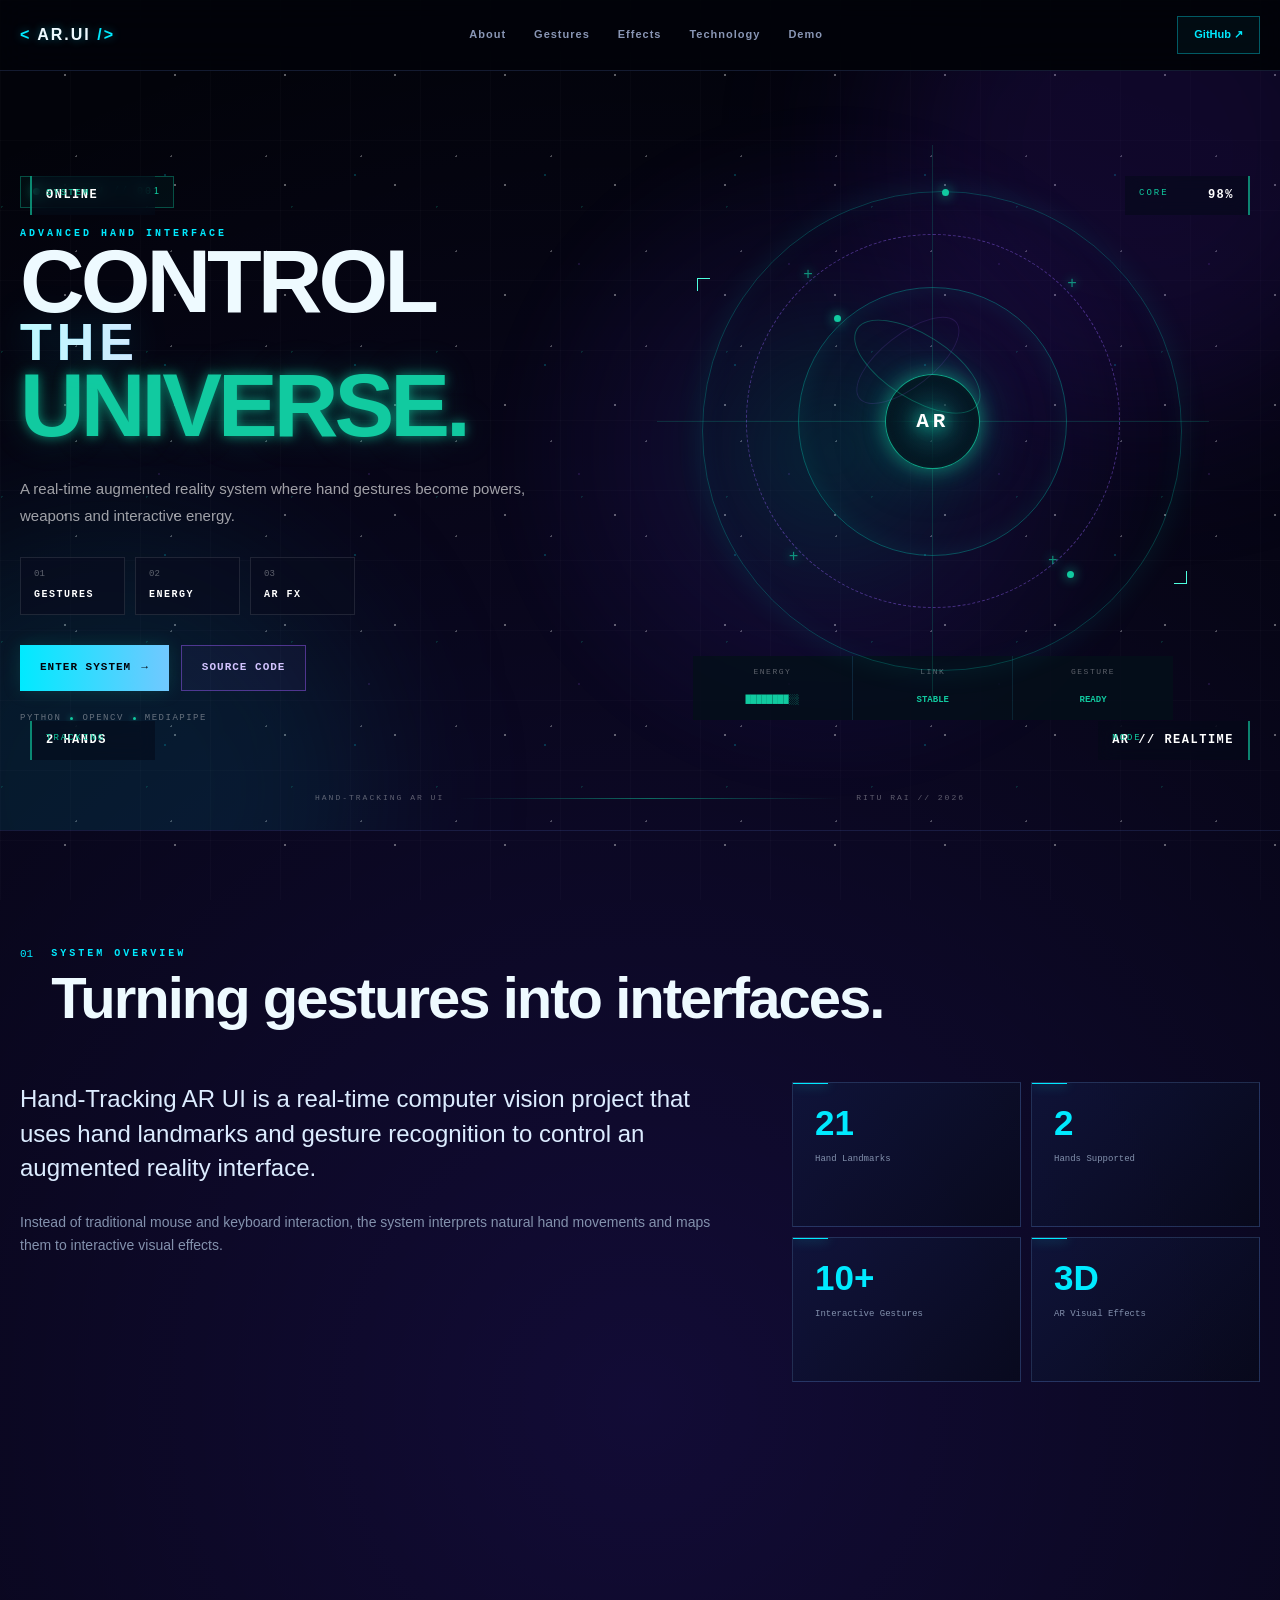
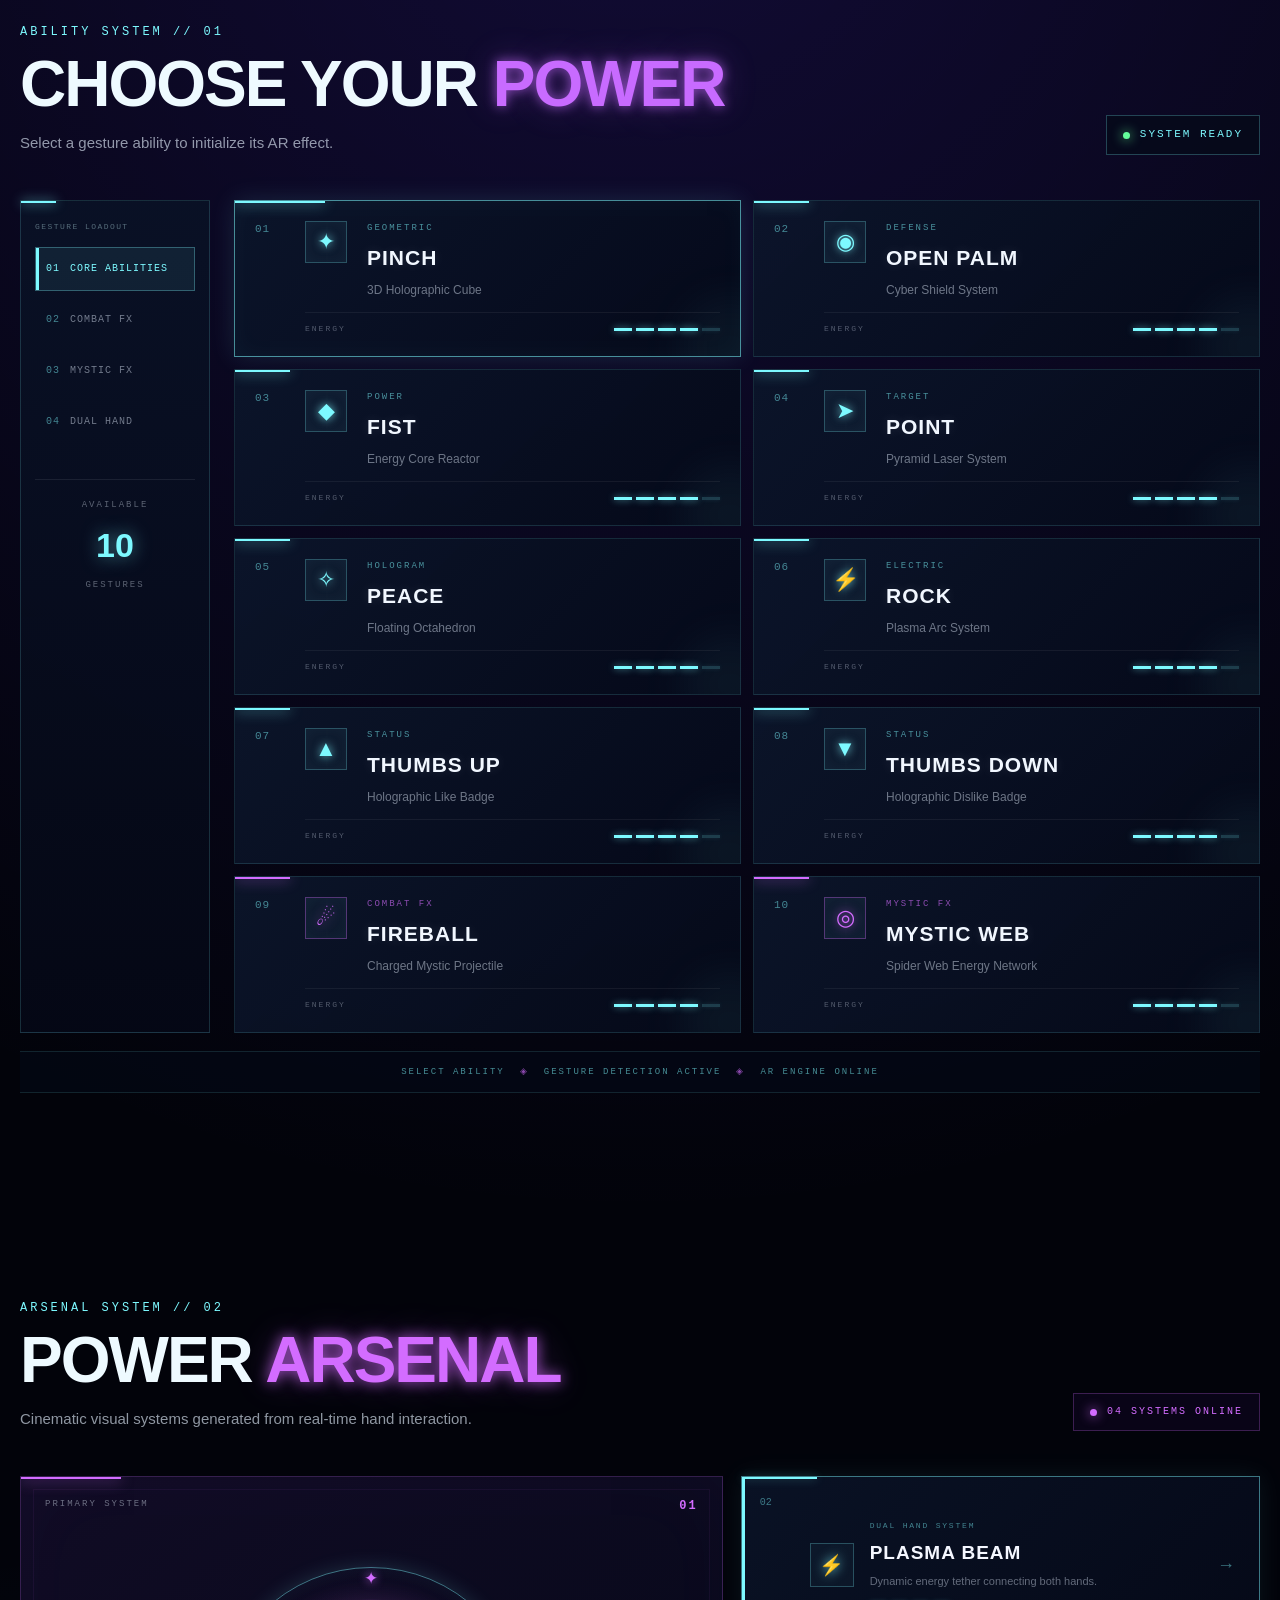
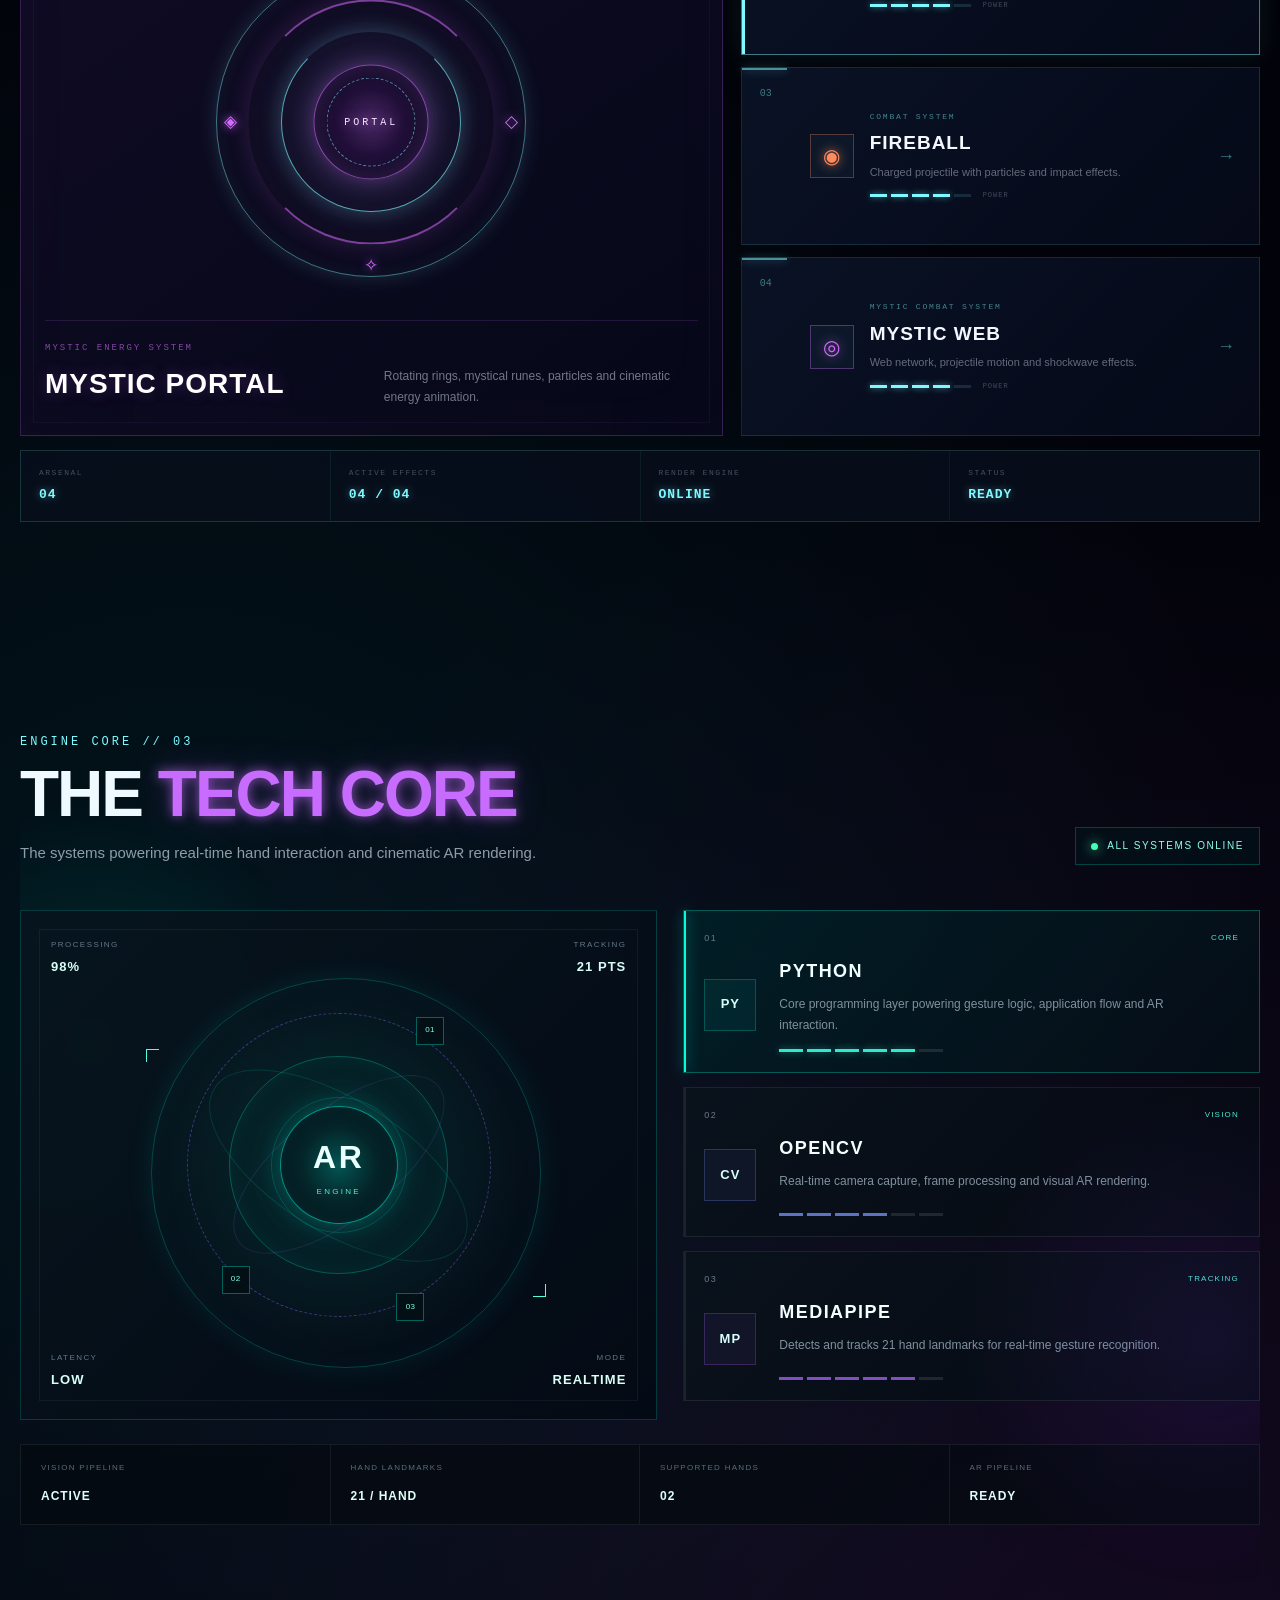
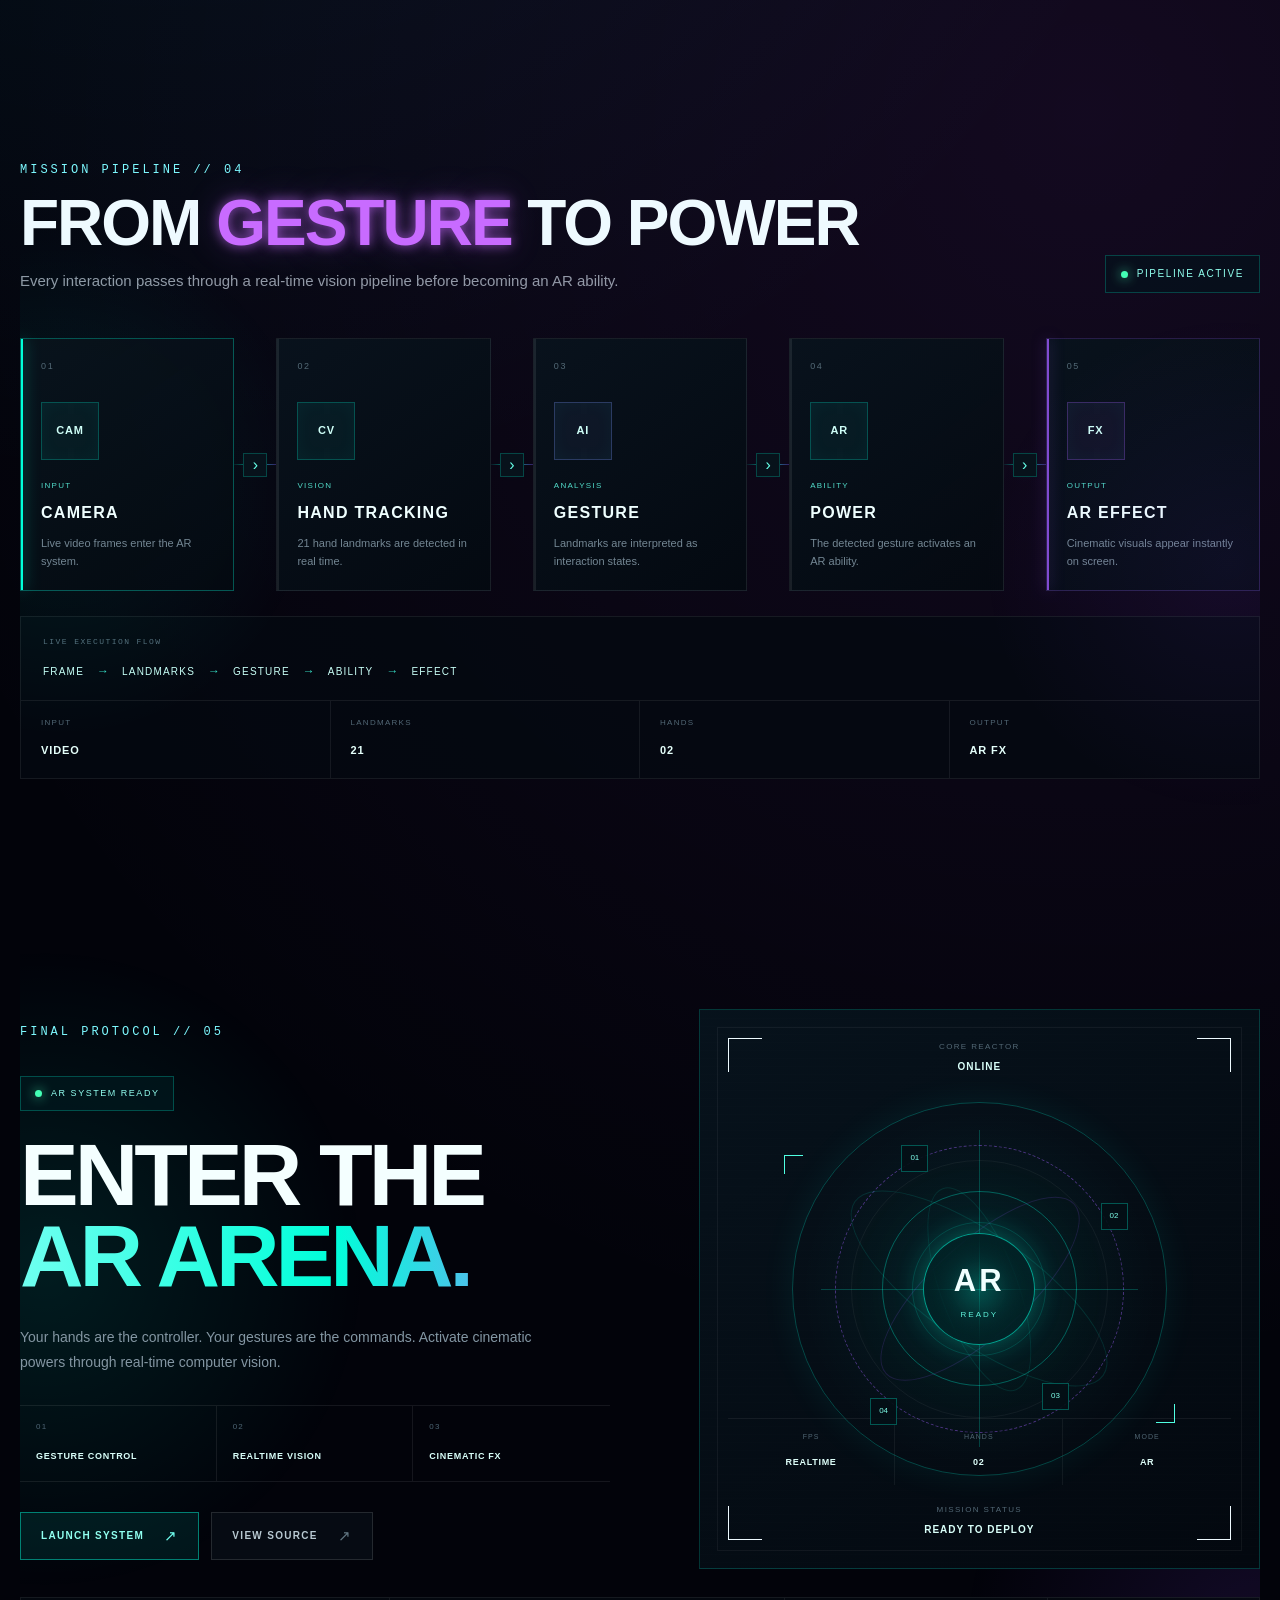
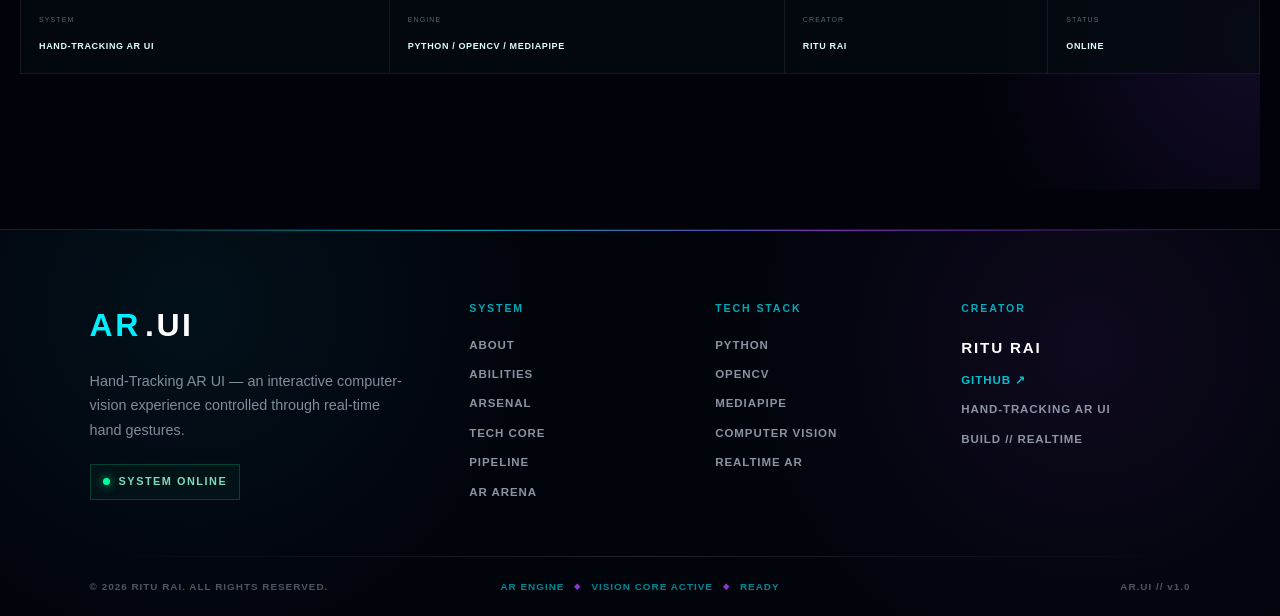
==== website/index.html @ b9e609b1 "Website Phase-01" ====
<!DOCTYPE html>
<html lang="en">
<head>
    <meta charset="UTF-8">
    <meta name="viewport" content="width=device-width, initial-scale=1.0">

    <title>Hand-Tracking AR UI | Ritu Rai</title>

    <meta
        name="description"
        content="A real-time hand-tracking AR interface built with Python, OpenCV and MediaPipe."
    >

    <link rel="stylesheet" href="style.css">
</head>

<body>

    <!-- =========================================================
         NAVIGATION
    ========================================================== -->

    <header class="navbar">
        <div class="nav-container">

            <a href="#" class="logo">
                <span class="logo-bracket">&lt;</span>
                AR.UI
                <span class="logo-bracket">/&gt;</span>
            </a>

            <nav class="nav-links">
                <a href="#about">About</a>
                <a href="#gestures">Gestures</a>
                <a href="#effects">Effects</a>
                <a href="#technology">Technology</a>
                <a href="#demo">Demo</a>
            </nav>

            <a
                href="https://github.com/RituRai-03/Hand-Tracking-AR-UI"
                target="_blank"
                rel="noopener noreferrer"
                class="nav-github"
            >
                GitHub ↗
            </a>

        </div>
    </header>


<!-- =========================================================
     HERO SECTION
========================================================= -->

<section class="hero">

    <!-- COSMIC BACKGROUND -->
    <div class="space-layer" aria-hidden="true">
        <div class="stars stars-1"></div>
        <div class="stars stars-2"></div>
        <div class="stars stars-3"></div>
        <div class="nebula nebula-one"></div>
        <div class="nebula nebula-two"></div>
    </div>

    <!-- GAME HUD -->
    <div class="game-hud hud-top-left">
        <span class="hud-label">SYSTEM</span>
        <strong>ONLINE</strong>
    </div>

    <div class="game-hud hud-top-right">
        <span class="hud-label">CORE</span>
        <strong>98%</strong>
    </div>

    <div class="game-hud hud-bottom-left">
        <span class="hud-label">TRACKING</span>
        <strong>2 HANDS</strong>
    </div>

    <div class="game-hud hud-bottom-right">
        <span class="hud-label">MODE</span>
        <strong>AR // REALTIME</strong>
    </div>


    <div class="hero-grid">

        <!-- LEFT: GAME INTRO -->
        <div class="hero-content">

            <div class="mission-tag">
                <span></span>
                MISSION // 001
            </div>

            <p class="eyebrow">
                ADVANCED HAND INTERFACE
            </p>

            <h1>
                CONTROL
                <span>THE</span>
                <strong>UNIVERSE.</strong>
            </h1>

            <p class="hero-description">
                A real-time augmented reality system where
                hand gestures become powers, weapons and
                interactive energy.
            </p>

            <div class="ability-row">

                <div class="ability">
                    <span>01</span>
                    <strong>GESTURES</strong>
                </div>

                <div class="ability">
                    <span>02</span>
                    <strong>ENERGY</strong>
                </div>

                <div class="ability">
                    <span>03</span>
                    <strong>AR FX</strong>
                </div>

            </div>

            <div class="hero-buttons">

                <a href="#demo" class="btn btn-primary">
                    ENTER SYSTEM
                    <span>→</span>
                </a>

                <a
                    href="https://github.com/RituRai-03/Hand-Tracking-AR-UI"
                    target="_blank"
                    rel="noopener noreferrer"
                    class="btn btn-secondary"
                >
                    SOURCE CODE
                </a>

            </div>

            <div class="tech-status">
                <span>PYTHON</span>
                <i></i>
                <span>OPENCV</span>
                <i></i>
                <span>MEDIAPIPE</span>
            </div>

        </div>


        <!-- RIGHT: AR REACTOR -->
        <div class="hero-visual">

            <div class="reactor">

                <!-- OUTER TARGETING RING -->
                <div class="reactor-ring ring-outer">
                    <span></span>
                </div>

                <!-- SECOND ENERGY RING -->
                <div class="reactor-ring ring-middle">
                    <span></span>
                </div>

                <!-- INNER RING -->
                <div class="reactor-ring ring-inner">
                    <span></span>
                </div>

                <!-- CROSSHAIR -->
                <div class="reactor-crosshair horizontal"></div>
                <div class="reactor-crosshair vertical"></div>

                <!-- ENERGY CORE -->
                <div class="reactor-core">

                    <div class="core-orbit orbit-one"></div>
                    <div class="core-orbit orbit-two"></div>

                    <div class="core-center">
                        <span>AR</span>
                    </div>

                </div>

                <!-- TARGET MARKERS -->
                <div class="target-marker marker-one">+</div>
                <div class="target-marker marker-two">+</div>
                <div class="target-marker marker-three">+</div>
                <div class="target-marker marker-four">+</div>

            </div>


            <!-- REACTOR TELEMETRY -->
            <div class="reactor-data">

                <div>
                    <span>ENERGY</span>
                    <strong>████████░░</strong>
                </div>

                <div>
                    <span>LINK</span>
                    <strong>STABLE</strong>
                </div>

                <div>
                    <span>GESTURE</span>
                    <strong>READY</strong>
                </div>

            </div>

        </div>

    </div>


    <!-- BOTTOM GAME BAR -->
    <div class="hero-game-bar">

        <span>HAND-TRACKING AR UI</span>

        <div class="game-line"></div>

        <span>RITU RAI // 2026</span>

    </div>

</section>

        <!-- =====================================================
             ABOUT
        ====================================================== -->

        <section id="about" class="section">

            <div class="section-heading">
                <span>01</span>
                <div>
                    <p class="section-label">SYSTEM OVERVIEW</p>
                    <h2>Turning gestures into interfaces.</h2>
                </div>
            </div>

            <div class="about-grid">

                <div class="about-main">

                    <p class="large-text">
                        Hand-Tracking AR UI is a real-time computer vision
                        project that uses hand landmarks and gesture
                        recognition to control an augmented reality interface.
                    </p>

                    <p>
                        Instead of traditional mouse and keyboard interaction,
                        the system interprets natural hand movements and maps
                        them to interactive visual effects.
                    </p>

                </div>

                <div class="about-stats">

                    <div class="stat-card">
                        <strong>21</strong>
                        <span>Hand Landmarks</span>
                    </div>

                    <div class="stat-card">
                        <strong>2</strong>
                        <span>Hands Supported</span>
                    </div>

                    <div class="stat-card">
                        <strong>10+</strong>
                        <span>Interactive Gestures</span>
                    </div>

                    <div class="stat-card">
                        <strong>3D</strong>
                        <span>AR Visual Effects</span>
                    </div>

                </div>

            </div>

        </section>


        <!-- =====================================================
             GESTURES
        ====================================================== -->

        <section id="gestures" class="section ability-section">

    <div class="section-header game-section-header">
        <div>
            <span class="section-kicker">ABILITY SYSTEM // 01</span>
            <h2>CHOOSE YOUR <span>POWER</span></h2>
            <p>Select a gesture ability to initialize its AR effect.</p>
        </div>

        <div class="ability-status">
            <span class="status-dot"></span>
            SYSTEM READY
        </div>
    </div>

    <div class="ability-console">

        <div class="ability-sidebar">
            <div class="console-label">GESTURE LOADOUT</div>

            <div class="loadout-item active">
                <span class="loadout-key">01</span>
                <span>CORE ABILITIES</span>
            </div>

            <div class="loadout-item">
                <span class="loadout-key">02</span>
                <span>COMBAT FX</span>
            </div>

            <div class="loadout-item">
                <span class="loadout-key">03</span>
                <span>MYSTIC FX</span>
            </div>

            <div class="loadout-item">
                <span class="loadout-key">04</span>
                <span>DUAL HAND</span>
            </div>

            <div class="console-readout">
                <span>AVAILABLE</span>
                <strong>10</strong>
                <small>GESTURES</small>
            </div>
        </div>


        <div class="ability-grid">

            <article class="ability-card active" data-gesture="PINCH">
                <div class="ability-number">01</div>
                <div class="ability-icon">✦</div>

                <div class="ability-info">
                    <span class="ability-type">GEOMETRIC</span>
                    <h3>PINCH</h3>
                    <p>3D Holographic Cube</p>
                </div>

                <div class="ability-energy">
                    <span>ENERGY</span>
                    <div><i></i><i></i><i></i><i></i><i></i></div>
                </div>
            </article>


            <article class="ability-card" data-gesture="OPEN PALM">
                <div class="ability-number">02</div>
                <div class="ability-icon">◉</div>

                <div class="ability-info">
                    <span class="ability-type">DEFENSE</span>
                    <h3>OPEN PALM</h3>
                    <p>Cyber Shield System</p>
                </div>

                <div class="ability-energy">
                    <span>ENERGY</span>
                    <div><i></i><i></i><i></i><i></i><i></i></div>
                </div>
            </article>


            <article class="ability-card" data-gesture="FIST">
                <div class="ability-number">03</div>
                <div class="ability-icon">◆</div>

                <div class="ability-info">
                    <span class="ability-type">POWER</span>
                    <h3>FIST</h3>
                    <p>Energy Core Reactor</p>
                </div>

                <div class="ability-energy">
                    <span>ENERGY</span>
                    <div><i></i><i></i><i></i><i></i><i></i></div>
                </div>
            </article>


            <article class="ability-card" data-gesture="POINT">
                <div class="ability-number">04</div>
                <div class="ability-icon">➤</div>

                <div class="ability-info">
                    <span class="ability-type">TARGET</span>
                    <h3>POINT</h3>
                    <p>Pyramid Laser System</p>
                </div>

                <div class="ability-energy">
                    <span>ENERGY</span>
                    <div><i></i><i></i><i></i><i></i><i></i></div>
                </div>
            </article>


            <article class="ability-card" data-gesture="PEACE">
                <div class="ability-number">05</div>
                <div class="ability-icon">✧</div>

                <div class="ability-info">
                    <span class="ability-type">HOLOGRAM</span>
                    <h3>PEACE</h3>
                    <p>Floating Octahedron</p>
                </div>

                <div class="ability-energy">
                    <span>ENERGY</span>
                    <div><i></i><i></i><i></i><i></i><i></i></div>
                </div>
            </article>


            <article class="ability-card" data-gesture="ROCK">
                <div class="ability-number">06</div>
                <div class="ability-icon">⚡</div>

                <div class="ability-info">
                    <span class="ability-type">ELECTRIC</span>
                    <h3>ROCK</h3>
                    <p>Plasma Arc System</p>
                </div>

                <div class="ability-energy">
                    <span>ENERGY</span>
                    <div><i></i><i></i><i></i><i></i><i></i></div>
                </div>
            </article>


            <article class="ability-card" data-gesture="THUMBS UP">
                <div class="ability-number">07</div>
                <div class="ability-icon">▲</div>

                <div class="ability-info">
                    <span class="ability-type">STATUS</span>
                    <h3>THUMBS UP</h3>
                    <p>Holographic Like Badge</p>
                </div>

                <div class="ability-energy">
                    <span>ENERGY</span>
                    <div><i></i><i></i><i></i><i></i><i></i></div>
                </div>
            </article>


            <article class="ability-card" data-gesture="THUMBS DOWN">
                <div class="ability-number">08</div>
                <div class="ability-icon">▼</div>

                <div class="ability-info">
                    <span class="ability-type">STATUS</span>
                    <h3>THUMBS DOWN</h3>
                    <p>Holographic Dislike Badge</p>
                </div>

                <div class="ability-energy">
                    <span>ENERGY</span>
                    <div><i></i><i></i><i></i><i></i><i></i></div>
                </div>
            </article>


            <article class="ability-card special-card" data-gesture="FIREBALL">
                <div class="ability-number">09</div>
                <div class="ability-icon">☄</div>

                <div class="ability-info">
                    <span class="ability-type">COMBAT FX</span>
                    <h3>FIREBALL</h3>
                    <p>Charged Mystic Projectile</p>
                </div>

                <div class="ability-energy">
                    <span>ENERGY</span>
                    <div><i></i><i></i><i></i><i></i><i></i></div>
                </div>
            </article>


            <article class="ability-card special-card" data-gesture="MYSTIC WEB">
                <div class="ability-number">10</div>
                <div class="ability-icon">◎</div>

                <div class="ability-info">
                    <span class="ability-type">MYSTIC FX</span>
                    <h3>MYSTIC WEB</h3>
                    <p>Spider Web Energy Network</p>
                </div>

                <div class="ability-energy">
                    <span>ENERGY</span>
                    <div><i></i><i></i><i></i><i></i><i></i></div>
                </div>
            </article>

        </div>
    </div>

    <div class="ability-footer">
        <span>SELECT ABILITY</span>
        <span>◈</span>
        <span>GESTURE DETECTION ACTIVE</span>
        <span>◈</span>
        <span>AR ENGINE ONLINE</span>
    </div>

</section>

        <!-- =====================================================
     POWER ARSENAL
====================================================== -->

<section id="effects" class="section arsenal-section">

    <div class="section-header game-section-header">

        <div>
            <span class="section-kicker">ARSENAL SYSTEM // 02</span>

            <h2>
                POWER
                <span>ARSENAL</span>
            </h2>

            <p>
                Cinematic visual systems generated from real-time hand interaction.
            </p>
        </div>

        <div class="arsenal-status">
            <span class="status-dot"></span>
            04 SYSTEMS ONLINE
        </div>

    </div>


    <div class="arsenal-layout">

        <!-- MAIN FEATURE -->
        <div class="arsenal-feature">

            <div class="arsenal-feature-top">
                <span>PRIMARY SYSTEM</span>
                <strong>01</strong>
            </div>

            <div class="portal-display">

                <div class="portal-ring portal-ring-one"></div>
                <div class="portal-ring portal-ring-two"></div>
                <div class="portal-ring portal-ring-three"></div>

                <div class="portal-rune rune-one">✦</div>
                <div class="portal-rune rune-two">◇</div>
                <div class="portal-rune rune-three">✧</div>
                <div class="portal-rune rune-four">◈</div>

                <div class="portal-core">
                    <span>PORTAL</span>
                </div>

            </div>

            <div class="arsenal-feature-info">

                <div>
                    <span class="arsenal-type">MYSTIC ENERGY SYSTEM</span>
                    <h3>MYSTIC PORTAL</h3>
                </div>

                <p>
                    Rotating rings, mystical runes, particles and
                    cinematic energy animation.
                </p>

            </div>

        </div>


        <!-- SECONDARY ARSENAL -->
        <div class="arsenal-list">


            <article class="arsenal-item active">

                <div class="arsenal-index">
                    02
                </div>

                <div class="arsenal-icon">
                    ⚡
                </div>

                <div class="arsenal-info">

                    <span>DUAL HAND SYSTEM</span>

                    <h3>PLASMA BEAM</h3>

                    <p>
                        Dynamic energy tether connecting both hands.
                    </p>

                    <div class="arsenal-meter">
                        <i></i>
                        <i></i>
                        <i></i>
                        <i></i>
                        <i></i>
                        <span>POWER</span>
                    </div>

                </div>

                <div class="arsenal-arrow">
                    →
                </div>

            </article>


            <article class="arsenal-item">

                <div class="arsenal-index">
                    03
                </div>

                <div class="arsenal-icon fire-icon">
                    ◉
                </div>

                <div class="arsenal-info">

                    <span>COMBAT SYSTEM</span>

                    <h3>FIREBALL</h3>

                    <p>
                        Charged projectile with particles and impact effects.
                    </p>

                    <div class="arsenal-meter">
                        <i></i>
                        <i></i>
                        <i></i>
                        <i></i>
                        <i></i>
                        <span>POWER</span>
                    </div>

                </div>

                <div class="arsenal-arrow">
                    →
                </div>

            </article>


            <article class="arsenal-item">

                <div class="arsenal-index">
                    04
                </div>

                <div class="arsenal-icon web-icon">
                    ◎
                </div>

                <div class="arsenal-info">

                    <span>MYSTIC COMBAT SYSTEM</span>

                    <h3>MYSTIC WEB</h3>

                    <p>
                        Web network, projectile motion and shockwave effects.
                    </p>

                    <div class="arsenal-meter">
                        <i></i>
                        <i></i>
                        <i></i>
                        <i></i>
                        <i></i>
                        <span>POWER</span>
                    </div>

                </div>

                <div class="arsenal-arrow">
                    →
                </div>

            </article>

        </div>

    </div>


    <div class="arsenal-footer">

        <div>
            <span>ARSENAL</span>
            <strong>04</strong>
        </div>

        <div>
            <span>ACTIVE EFFECTS</span>
            <strong>04 / 04</strong>
        </div>

        <div>
            <span>RENDER ENGINE</span>
            <strong>ONLINE</strong>
        </div>

        <div>
            <span>STATUS</span>
            <strong>READY</strong>
        </div>

    </div>

</section>



        <!-- =====================================================
             TECHNOLOGY
        ====================================================== -->

        <section id="technology" class="section engine-section">
    <div class="section-header game-section-header">
        <div>
            <span class="section-kicker">ENGINE CORE // 03</span>
            <h2>THE <span>TECH CORE</span></h2>
            <p>The systems powering real-time hand interaction and cinematic AR rendering.</p>
        </div>

        <div class="engine-status">
            <span class="status-dot"></span>
            ALL SYSTEMS ONLINE
        </div>
    </div>

    <div class="engine-layout">

        <!-- CENTRAL CORE -->
        <div class="engine-core-panel">

            <div class="core-label top-left">
                <span>PROCESSING</span>
                <strong>98%</strong>
            </div>

            <div class="core-label top-right">
                <span>TRACKING</span>
                <strong>21 PTS</strong>
            </div>

            <div class="engine-reactor">
                <div class="engine-ring ring-outer"></div>
                <div class="engine-ring ring-middle"></div>
                <div class="engine-ring ring-inner"></div>

                <div class="engine-orbit orbit-one"></div>
                <div class="engine-orbit orbit-two"></div>

                <div class="engine-core-center">
                    <span>AR</span>
                    <small>ENGINE</small>
                </div>

                <div class="core-node node-one">01</div>
                <div class="core-node node-two">02</div>
                <div class="core-node node-three">03</div>
            </div>

            <div class="core-label bottom-left">
                <span>LATENCY</span>
                <strong>LOW</strong>
            </div>

            <div class="core-label bottom-right">
                <span>MODE</span>
                <strong>REALTIME</strong>
            </div>

        </div>


        <!-- TECHNOLOGY MODULES -->
        <div class="engine-modules">

            <article class="engine-module active">
                <div class="module-top">
                    <span class="module-index">01</span>
                    <span class="module-state">CORE</span>
                </div>

                <div class="module-icon">PY</div>

                <div class="module-content">
                    <h3>PYTHON</h3>
                    <p>
                        Core programming layer powering gesture logic,
                        application flow and AR interaction.
                    </p>
                </div>

                <div class="module-meter">
                    <span></span>
                    <span></span>
                    <span></span>
                    <span></span>
                    <span></span>
                    <span></span>
                </div>
            </article>


            <article class="engine-module">
                <div class="module-top">
                    <span class="module-index">02</span>
                    <span class="module-state">VISION</span>
                </div>

                <div class="module-icon">CV</div>

                <div class="module-content">
                    <h3>OPENCV</h3>
                    <p>
                        Real-time camera capture, frame processing
                        and visual AR rendering.
                    </p>
                </div>

                <div class="module-meter">
                    <span></span>
                    <span></span>
                    <span></span>
                    <span></span>
                    <span></span>
                    <span></span>
                </div>
            </article>


            <article class="engine-module">
                <div class="module-top">
                    <span class="module-index">03</span>
                    <span class="module-state">TRACKING</span>
                </div>

                <div class="module-icon">MP</div>

                <div class="module-content">
                    <h3>MEDIAPIPE</h3>
                    <p>
                        Detects and tracks 21 hand landmarks
                        for real-time gesture recognition.
                    </p>
                </div>

                <div class="module-meter">
                    <span></span>
                    <span></span>
                    <span></span>
                    <span></span>
                    <span></span>
                    <span></span>
                </div>
            </article>

        </div>
    </div>


    <div class="engine-footer">
        <div>
            <span>VISION PIPELINE</span>
            <strong>ACTIVE</strong>
        </div>

        <div>
            <span>HAND LANDMARKS</span>
            <strong>21 / HAND</strong>
        </div>

        <div>
            <span>SUPPORTED HANDS</span>
            <strong>02</strong>
        </div>

        <div>
            <span>AR PIPELINE</span>
            <strong>READY</strong>
        </div>
    </div>
</section>


        <!-- =====================================================
             ARCHITECTURE
        ====================================================== -->

        <section id="architecture" class="section mission-section">
    <div class="section-header game-section-header">
        <div>
            <span class="section-kicker">MISSION PIPELINE // 04</span>
            <h2>FROM <span>GESTURE</span> TO POWER</h2>
            <p>Every interaction passes through a real-time vision pipeline before becoming an AR ability.</p>
        </div>

        <div class="mission-status">
            <span class="status-dot"></span>
            PIPELINE ACTIVE
        </div>
    </div>

    <div class="mission-pipeline">

        <article class="pipeline-node active">
            <div class="pipeline-number">01</div>
            <div class="pipeline-icon">CAM</div>
            <span class="pipeline-state">INPUT</span>
            <h3>CAMERA</h3>
            <p>Live video frames enter the AR system.</p>
        </article>

        <div class="pipeline-connector">
            <span></span>
            <i>›</i>
        </div>

        <article class="pipeline-node">
            <div class="pipeline-number">02</div>
            <div class="pipeline-icon">CV</div>
            <span class="pipeline-state">VISION</span>
            <h3>HAND TRACKING</h3>
            <p>21 hand landmarks are detected in real time.</p>
        </article>

        <div class="pipeline-connector">
            <span></span>
            <i>›</i>
        </div>

        <article class="pipeline-node">
            <div class="pipeline-number">03</div>
            <div class="pipeline-icon">AI</div>
            <span class="pipeline-state">ANALYSIS</span>
            <h3>GESTURE</h3>
            <p>Landmarks are interpreted as interaction states.</p>
        </article>

        <div class="pipeline-connector">
            <span></span>
            <i>›</i>
        </div>

        <article class="pipeline-node">
            <div class="pipeline-number">04</div>
            <div class="pipeline-icon">AR</div>
            <span class="pipeline-state">ABILITY</span>
            <h3>POWER</h3>
            <p>The detected gesture activates an AR ability.</p>
        </article>

        <div class="pipeline-connector">
            <span></span>
            <i>›</i>
        </div>

        <article class="pipeline-node final-node">
            <div class="pipeline-number">05</div>
            <div class="pipeline-icon">FX</div>
            <span class="pipeline-state">OUTPUT</span>
            <h3>AR EFFECT</h3>
            <p>Cinematic visuals appear instantly on screen.</p>
        </article>

    </div>

    <div class="mission-console">

        <div class="console-main">
            <span class="console-label">LIVE EXECUTION FLOW</span>

            <div class="console-flow">
                <span>FRAME</span>
                <b>→</b>
                <span>LANDMARKS</span>
                <b>→</b>
                <span>GESTURE</span>
                <b>→</b>
                <span>ABILITY</span>
                <b>→</b>
                <span>EFFECT</span>
            </div>
        </div>

        <div class="console-stats">
            <div>
                <span>INPUT</span>
                <strong>VIDEO</strong>
            </div>

            <div>
                <span>LANDMARKS</span>
                <strong>21</strong>
            </div>

            <div>
                <span>HANDS</span>
                <strong>02</strong>
            </div>

            <div>
                <span>OUTPUT</span>
                <strong>AR FX</strong>
            </div>
        </div>

    </div>
</section>

        <!-- =====================================================
             DEMO
        ====================================================== -->

    <section id="demo" class="section arena-section">
    <div class="arena-grid">

        <!-- LEFT: MISSION INFO -->
        <div class="arena-content">
            <span class="section-kicker">FINAL PROTOCOL // 05</span>

            <div class="arena-status">
                <span class="status-dot"></span>
                AR SYSTEM READY
            </div>

            <h2>
                ENTER THE
                <span>AR ARENA.</span>
            </h2>

            <p class="arena-description">
                Your hands are the controller. Your gestures are the commands.
                Activate cinematic powers through real-time computer vision.
            </p>

            <div class="arena-abilities">
                <div>
                    <span>01</span>
                    <strong>GESTURE CONTROL</strong>
                </div>

                <div>
                    <span>02</span>
                    <strong>REALTIME VISION</strong>
                </div>

                <div>
                    <span>03</span>
                    <strong>CINEMATIC FX</strong>
                </div>
            </div>

            <div class="arena-actions">
                <a
                    href="https://github.com/RituRai-03/Hand-Tracking-AR-UI"
                    target="_blank"
                    rel="noopener noreferrer"
                    class="arena-btn arena-btn-primary"
                >
                    <span>LAUNCH SYSTEM</span>
                    <b>↗</b>
                </a>

                <a
                    href="https://github.com/RituRai-03/Hand-Tracking-AR-UI"
                    target="_blank"
                    rel="noopener noreferrer"
                    class="arena-btn"
                >
                    <span>VIEW SOURCE</span>
                    <b>↗</b>
                </a>
            </div>
        </div>


        <!-- RIGHT: ARENA REACTOR -->
        <div class="arena-visual">

            <div class="arena-frame">

                <div class="arena-corner corner-tl"></div>
                <div class="arena-corner corner-tr"></div>
                <div class="arena-corner corner-bl"></div>
                <div class="arena-corner corner-br"></div>

                <div class="arena-label arena-label-top">
                    <span>CORE REACTOR</span>
                    <strong>ONLINE</strong>
                </div>

                <div class="arena-reactor">

                    <div class="arena-ring arena-ring-outer"></div>
                    <div class="arena-ring arena-ring-middle"></div>
                    <div class="arena-ring arena-ring-inner"></div>

                    <div class="arena-crosshair"></div>

                    <div class="arena-energy energy-one"></div>
                    <div class="arena-energy energy-two"></div>
                    <div class="arena-energy energy-three"></div>

                    <div class="arena-core">
                        <span>AR</span>
                        <small>READY</small>
                    </div>

                    <div class="arena-node node-a">01</div>
                    <div class="arena-node node-b">02</div>
                    <div class="arena-node node-c">03</div>
                    <div class="arena-node node-d">04</div>

                </div>

                <div class="arena-telemetry">
                    <div>
                        <span>FPS</span>
                        <strong>REALTIME</strong>
                    </div>

                    <div>
                        <span>HANDS</span>
                        <strong>02</strong>
                    </div>

                    <div>
                        <span>MODE</span>
                        <strong>AR</strong>
                    </div>
                </div>

                <div class="arena-label arena-label-bottom">
                    <span>MISSION STATUS</span>
                    <strong>READY TO DEPLOY</strong>
                </div>

            </div>

        </div>

    </div>


    <!-- FINAL SYSTEM BAR -->
    <div class="arena-system-bar">

        <div>
            <span>SYSTEM</span>
            <strong>HAND-TRACKING AR UI</strong>
        </div>

        <div>
            <span>ENGINE</span>
            <strong>PYTHON / OPENCV / MEDIAPIPE</strong>
        </div>

        <div>
            <span>CREATOR</span>
            <strong>RITU RAI</strong>
        </div>

        <div>
            <span>STATUS</span>
            <strong>ONLINE</strong>
        </div>

    </div>
</section>

    </main>


    <!-- =========================================================
         FOOTER
    ========================================================== -->

   <footer class="site-footer">
    <div class="footer-main">

        <div class="footer-brand">
            <div class="footer-logo">
                <span>AR</span><strong>.UI</strong>
            </div>

            <p>
                Hand-Tracking AR UI — an interactive computer-vision
                experience controlled through real-time hand gestures.
            </p>

            <div class="footer-status">
                <span class="status-dot"></span>
                SYSTEM ONLINE
            </div>
        </div>

        <div class="footer-column">
            <span class="footer-label">SYSTEM</span>

            <a href="#about">ABOUT</a>
            <a href="#gestures">ABILITIES</a>
            <a href="#effects">ARSENAL</a>
            <a href="#technology">TECH CORE</a>
            <a href="#architecture">PIPELINE</a>
            <a href="#demo">AR ARENA</a>
        </div>

        <div class="footer-column">
            <span class="footer-label">TECH STACK</span>

            <span>PYTHON</span>
            <span>OPENCV</span>
            <span>MEDIAPIPE</span>
            <span>COMPUTER VISION</span>
            <span>REALTIME AR</span>
        </div>

        <div class="footer-column footer-credit">
            <span class="footer-label">CREATOR</span>

            <strong>RITU RAI</strong>

            <a
                href="https://github.com/RituRai-03/Hand-Tracking-AR-UI"
                target="_blank"
                rel="noopener noreferrer"
            >
                GITHUB ↗
            </a>

            <span>HAND-TRACKING AR UI</span>
            <span>BUILD // REALTIME</span>
        </div>

    </div>

    <div class="footer-divider"></div>

    <div class="footer-bottom">

        <div class="footer-copyright">
            © 2026 RITU RAI. ALL RIGHTS RESERVED.
        </div>

        <div class="footer-system">
            <span>AR ENGINE</span>
            <span class="footer-dot">◆</span>
            <span>VISION CORE ACTIVE</span>
            <span class="footer-dot">◆</span>
            <span>READY</span>
        </div>

        <div class="footer-version">
            AR.UI // v1.0
        </div>

    </div>
</footer>


    <script src="script.js"></script>

</body>
</html>
---- website/style.css ----
/* ============================================================
   HAND-TRACKING AR UI
   COSMIC GAME INTERFACE
   Ritu Rai | 2026
============================================================ */

* {
    margin: 0;
    padding: 0;
    box-sizing: border-box;
}

html {
    scroll-behavior: smooth;
}

body {
    font-family: Arial, Helvetica, sans-serif;
    background: #02030a;
    color: #eefaff;
    line-height: 1.6;
    overflow-x: hidden;
}

:root {
    --space: #02030a;
    --space-2: #07091a;
    --panel: rgba(10, 14, 35, 0.72);

    --cyan: #00eaff;
    --blue: #4577ff;
    --violet: #9d5cff;
    --purple: #c34cff;
    --green: #22f2b2;

    --white: #f3fbff;
    --muted: #8391ad;

    --border: rgba(117, 171, 255, 0.22);

    --max-width: 1250px;
}

a {
    color: inherit;
    text-decoration: none;
}

::selection {
    background: var(--cyan);
    color: #02030a;
}


/* ============================================================
   COSMIC BACKGROUND
============================================================ */

body {
    background:
        radial-gradient(
            circle at 50% 20%,
            rgba(92, 51, 255, 0.18),
            transparent 25%
        ),
        radial-gradient(
            circle at 15% 60%,
            rgba(0, 234, 255, 0.08),
            transparent 25%
        ),
        radial-gradient(
            circle at 85% 70%,
            rgba(195, 76, 255, 0.09),
            transparent 25%
        ),
        var(--space);
}

body::before {
    content: "";

    position: fixed;
    inset: 0;

    pointer-events: none;
    z-index: -2;

    background-image:
        radial-gradient(circle, rgba(255,255,255,.8) 1px, transparent 1px),
        radial-gradient(circle, rgba(0,234,255,.45) 1px, transparent 1px);

    background-size: 110px 110px, 190px 190px;
    background-position: 10px 20px, 70px 80px;

    opacity: .45;
}

body::after {
    content: "";

    position: fixed;
    inset: 0;

    pointer-events: none;
    z-index: -1;

    background:
        linear-gradient(
            rgba(255,255,255,.018) 1px,
            transparent 1px
        ),
        linear-gradient(
            90deg,
            rgba(255,255,255,.018) 1px,
            transparent 1px
        );

    background-size: 70px 70px;
}


/* ============================================================
   NAVBAR
============================================================ */

.navbar {
    position: sticky;
    top: 0;
    z-index: 100;

    border-bottom: 1px solid rgba(111, 152, 255, .16);

    background: rgba(2, 3, 10, .68);

    backdrop-filter: blur(18px);
}

.nav-container {
    width: min(calc(100% - 40px), var(--max-width));
    min-height: 70px;

    margin: auto;

    display: flex;
    align-items: center;
    justify-content: space-between;
    gap: 25px;
}

.logo {
    font-size: 16px;
    font-weight: 800;
    letter-spacing: 2px;

    text-shadow:
        0 0 10px rgba(0, 234, 255, .4);
}

.logo-bracket {
    color: var(--cyan);
}

.nav-links {
    display: flex;
    gap: 28px;
}

.nav-links a {
    color: #8996b5;

    font-size: 11px;
    font-weight: 700;
    letter-spacing: 1px;

    transition: .25s ease;
}

.nav-links a:hover {
    color: var(--cyan);
    text-shadow: 0 0 12px rgba(0,234,255,.7);
}

.nav-github {
    padding: 9px 16px;

    border: 1px solid rgba(0,234,255,.35);

    color: var(--cyan);

    font-size: 11px;
    font-weight: 700;

    background: rgba(0,234,255,.04);

    transition: .25s ease;
}

.nav-github:hover {
    border-color: var(--cyan);
    background: rgba(0,234,255,.12);
}


/* ============================================================
   HERO
============================================================ */

.hero {
    min-height: 760px;

    position: relative;

    display: flex;
    align-items: center;

    overflow: hidden;

    border-bottom: 1px solid rgba(110,150,255,.15);
}

.hero::before {
    content: "";

    position: absolute;

    width: 700px;
    height: 700px;

    top: 50%;
    left: 65%;

    transform: translate(-50%, -50%);

    border-radius: 50%;

    background:
        radial-gradient(
            circle,
            rgba(0,234,255,.13),
            rgba(97,53,255,.08) 35%,
            transparent 68%
        );

    filter: blur(20px);
}

.hero-grid {
    width: min(calc(100% - 40px), var(--max-width));

    margin: auto;

    display: grid;

    grid-template-columns: .9fr 1.1fr;

    align-items: center;

    gap: 50px;
}


/* ============================================================
   HERO TEXT
============================================================ */

.hero-content {
    position: relative;
    z-index: 2;
}

.status-line {
    display: inline-flex;
    align-items: center;
    gap: 8px;

    margin-bottom: 25px;

    color: var(--green);

    font-size: 10px;
    font-weight: 800;
    letter-spacing: 2px;
}

.status-dot {
    width: 7px;
    height: 7px;

    border-radius: 50%;

    background: var(--green);

    box-shadow:
        0 0 8px var(--green),
        0 0 20px var(--green);

    animation: pulse 1.5s infinite;
}

@keyframes pulse {
    0%,100% {
        opacity: 1;
    }

    50% {
        opacity: .3;
    }
}

.eyebrow,
.section-label {
    color: var(--cyan);

    font-family: monospace;

    font-size: 10px;
    font-weight: 700;
    letter-spacing: 3px;
}

.hero h1 {
    margin-top: 12px;

    font-size: clamp(55px, 7vw, 100px);

    line-height: .88;

    letter-spacing: -5px;

    text-transform: uppercase;
}

.hero h1 span {
    display: block;

    color: transparent;

    background:
        linear-gradient(
            90deg,
            var(--cyan),
            var(--violet),
            var(--purple)
        );

    background-clip: text;
    -webkit-background-clip: text;

    filter:
        drop-shadow(0 0 20px rgba(0,234,255,.2));
}

.hero-description {
    max-width: 570px;

    margin-top: 30px;

    color: var(--muted);

    font-size: 15px;
}

.hero-tech {
    display: flex;
    flex-wrap: wrap;

    gap: 8px;

    margin-top: 23px;
}

.hero-tech span {
    padding: 6px 10px;

    border: 1px solid var(--border);

    background: rgba(8,12,30,.6);

    color: #9daac6;

    font-family: monospace;

    font-size: 10px;
}

.hero-buttons {
    display: flex;
    flex-wrap: wrap;

    gap: 12px;

    margin-top: 30px;
}


/* ============================================================
   BUTTONS
============================================================ */

.btn {
    min-height: 46px;

    display: inline-flex;
    align-items: center;
    justify-content: center;
    gap: 10px;

    padding: 0 20px;

    font-size: 11px;
    font-weight: 800;

    letter-spacing: 1px;

    transition:
        transform .25s ease,
        box-shadow .25s ease,
        background .25s ease;
}

.btn:hover {
    transform: translateY(-3px);
}

.btn-primary {
    color: #02030a;

    background:
        linear-gradient(
            90deg,
            var(--cyan),
            #71c8ff
        );

    box-shadow:
        0 0 25px rgba(0,234,255,.22);
}

.btn-primary:hover {
    box-shadow:
        0 0 35px rgba(0,234,255,.45);
}

.btn-secondary {
    border: 1px solid rgba(157,92,255,.45);

    background: rgba(157,92,255,.05);

    color: #d3c4ff;
}

.btn-secondary:hover {
    border-color: var(--violet);

    background: rgba(157,92,255,.12);

    box-shadow:
        0 0 25px rgba(157,92,255,.18);
}


/* ============================================================
   COSMIC CORE
============================================================ */

.hero-visual {
    display: flex;
    justify-content: center;
    align-items: center;
}

.hud-frame {
    width: min(100%, 590px);

    aspect-ratio: 1 / 1;

    position: relative;

    display: flex;
    align-items: center;
    justify-content: center;

    border: 1px solid rgba(0,234,255,.18);

    background:
        radial-gradient(
            circle,
            rgba(0,234,255,.06),
            rgba(40,20,100,.12) 35%,
            transparent 70%
        );

    overflow: hidden;
}

.hud-frame::before {
    content: "";

    position: absolute;
    inset: 20px;

    border: 1px solid rgba(157,92,255,.16);

    transform: rotate(45deg);
}

.hud-frame::after {
    content: "";

    position: absolute;
    inset: 65px;

    border: 1px solid rgba(0,234,255,.12);

    border-radius: 50%;
}

.hud-corner {
    position: absolute;

    width: 35px;
    height: 35px;

    border-color: var(--cyan);

    border-style: solid;

    opacity: .75;
}

.top-left {
    top: 18px;
    left: 18px;

    border-width: 2px 0 0 2px;
}

.top-right {
    top: 18px;
    right: 18px;

    border-width: 2px 2px 0 0;
}

.bottom-left {
    bottom: 18px;
    left: 18px;

    border-width: 0 0 2px 2px;
}

.bottom-right {
    right: 18px;
    bottom: 18px;

    border-width: 0 2px 2px 0;
}

.hud-label {
    position: absolute;

    color: var(--cyan);

    font-family: monospace;

    font-size: 9px;
    letter-spacing: 2px;
}

.top-label {
    top: 38px;
    left: 42px;
}


/* ============================================================
   PORTAL
============================================================ */

.hud-center {
    width: 330px;
    height: 330px;

    position: relative;

    display: flex;
    align-items: center;
    justify-content: center;
}

.outer-ring,
.middle-ring,
.inner-ring {
    position: absolute;

    top: 50%;
    left: 50%;

    border-radius: 50%;

    transform: translate(-50%, -50%);
}

.outer-ring {
    width: 330px;
    height: 330px;

    border:
        1px dashed rgba(0,234,255,.55);

    box-shadow:
        0 0 30px rgba(0,234,255,.08);

    animation: rotate 18s linear infinite;
}

.middle-ring {
    width: 245px;
    height: 245px;

    border:
        2px solid rgba(157,92,255,.5);

    border-left-color: transparent;
    border-right-color: transparent;

    box-shadow:
        0 0 25px rgba(157,92,255,.15);

    animation: rotateReverse 10s linear infinite;
}

.inner-ring {
    width: 150px;
    height: 150px;

    border:
        1px solid rgba(0,234,255,.75);

    box-shadow:
        0 0 35px rgba(0,234,255,.2),
        inset 0 0 30px rgba(0,234,255,.08);

    animation: rotate 6s linear infinite;
}

@keyframes rotate {
    from {
        transform: translate(-50%, -50%) rotate(0deg);
    }

    to {
        transform: translate(-50%, -50%) rotate(360deg);
    }
}

@keyframes rotateReverse {
    from {
        transform: translate(-50%, -50%) rotate(360deg);
    }

    to {
        transform: translate(-50%, -50%) rotate(0deg);
    }
}


/* ============================================================
   COSMIC CORE
============================================================ */

.core {
    width: 80px;
    height: 80px;

    position: relative;
    z-index: 3;

    display: flex;
    align-items: center;
    justify-content: center;

    border-radius: 50%;

    border: 1px solid var(--cyan);

    background:
        radial-gradient(
            circle,
            rgba(0,234,255,.25),
            rgba(77,35,150,.2),
            transparent 70%
        );

    color: var(--white);

    font-size: 16px;
    font-weight: 900;
    letter-spacing: 3px;

    box-shadow:
        0 0 20px rgba(0,234,255,.55),
        0 0 70px rgba(157,92,255,.25);

    animation: core-pulse 2.5s ease-in-out infinite;
}

@keyframes core-pulse {
    0%,100% {
        transform: scale(1);
    }

    50% {
        transform: scale(1.08);
    }
}

.crosshair {
    position: absolute;

    background: rgba(0,234,255,.3);
}

.crosshair.horizontal {
    width: 100%;
    height: 1px;
}

.crosshair.vertical {
    width: 1px;
    height: 100%;
}

.hud-data {
    position: absolute;

    bottom: 42px;

    display: flex;
    flex-direction: column;

    font-family: monospace;

    font-size: 8px;
}

.hud-data span {
    color: var(--muted);
}

.hud-data strong {
    margin-top: 3px;

    color: var(--green);

    font-size: 10px;
}

.data-left {
    left: 42px;
}

.data-right {
    right: 42px;

    text-align: right;
}

.scan-line {
    position: absolute;

    left: 0;
    right: 0;

    height: 1px;

    background:
        linear-gradient(
            90deg,
            transparent,
            var(--cyan),
            transparent
        );

    opacity: .3;

    animation: scan 4s ease-in-out infinite;
}

@keyframes scan {
    0% {
        top: 15%;
    }

    50% {
        top: 85%;
    }

    100% {
        top: 15%;
    }
}


/* ============================================================
   SECTIONS
============================================================ */

.section {
    width: min(calc(100% - 40px), var(--max-width));

    margin: auto;

    padding: 115px 0;
}

.section-heading {
    display: flex;
    gap: 18px;

    margin-bottom: 55px;
}

.section-heading > span {
    color: var(--cyan);

    font-family: monospace;

    font-size: 11px;
}

.section-heading h2 {
    margin-top: 8px;

    font-size: clamp(34px, 5vw, 58px);

    line-height: .98;

    letter-spacing: -2px;
}


/* ============================================================
   ABOUT
============================================================ */

.about-grid {
    display: grid;

    grid-template-columns: 1.2fr .8fr;

    gap: 70px;
}

.large-text {
    color: #dcecff;

    font-size: 24px;

    line-height: 1.45;
}

.about-main > p + p {
    margin-top: 25px;

    color: var(--muted);

    font-size: 14px;
}

.about-stats {
    display: grid;

    grid-template-columns: 1fr 1fr;

    gap: 10px;
}

.stat-card {
    min-height: 145px;

    padding: 22px;

    position: relative;

    border: 1px solid var(--border);

    background:
        linear-gradient(
            135deg,
            rgba(17,25,65,.65),
            rgba(7,10,24,.65)
        );

    overflow: hidden;
}

.stat-card::before {
    content: "";

    position: absolute;

    top: 0;
    left: 0;

    width: 35px;
    height: 1px;

    background: var(--cyan);

    box-shadow: 0 0 12px var(--cyan);
}

.stat-card strong {
    color: var(--cyan);

    font-size: 35px;

    line-height: 1;
}

.stat-card span {
    display: block;

    margin-top: 10px;

    color: var(--muted);

    font-family: monospace;

    font-size: 9px;
}


/* ============================================================
   GESTURES
============================================================ */

.gesture-grid {
    display: grid;

    grid-template-columns: repeat(5, 1fr);

    gap: 10px;
}

.gesture-card {
    min-height: 190px;

    padding: 22px;

    position: relative;

    border: 1px solid var(--border);

    background:
        linear-gradient(
            145deg,
            rgba(14,19,48,.78),
            rgba(5,7,18,.78)
        );

    transition:
        transform .25s ease,
        border-color .25s ease,
        box-shadow .25s ease;
}

.gesture-card:hover {
    transform: translateY(-6px);

    border-color: rgba(0,234,255,.55);

    box-shadow:
        0 0 30px rgba(0,234,255,.08);
}

.gesture-icon {
    width: 40px;
    height: 40px;

    display: flex;
    align-items: center;
    justify-content: center;

    margin-bottom: 25px;

    border: 1px solid rgba(0,234,255,.3);

    background: rgba(0,234,255,.04);

    color: var(--cyan);

    font-size: 18px;
}

.gesture-card h3 {
    font-size: 15px;
}

.gesture-card p {
    margin-top: 7px;

    color: var(--muted);

    font-size: 11px;
}

.gesture-card.special {
    border-color: rgba(157,92,255,.35);
}

.gesture-card.special .gesture-icon {
    color: var(--violet);

    border-color: rgba(157,92,255,.4);
}


/* ============================================================
   EFFECTS
============================================================ */

.effects-section {
    width: 100%;
    max-width: none;

    padding-left: max(20px, calc((100% - var(--max-width)) / 2));
    padding-right: max(20px, calc((100% - var(--max-width)) / 2));

    background:
        radial-gradient(
            circle at 70% 40%,
            rgba(90,40,180,.08),
            transparent 35%
        );
}

.effects-grid {
    display: grid;

    grid-template-columns: 1.3fr 1fr 1fr;

    gap: 10px;
}

.effect-card {
    min-height: 230px;

    padding: 30px;

    position: relative;

    border: 1px solid var(--border);

    background:
        linear-gradient(
            145deg,
            rgba(14,18,45,.85),
            rgba(5,7,18,.85)
        );
}

.effect-large {
    grid-row: span 2;

    min-height: 470px;

    display: flex;
    flex-direction: column;
    justify-content: flex-end;

    background:
        radial-gradient(
            circle at 50% 40%,
            rgba(0,234,255,.09),
            transparent 38%
        ),
        linear-gradient(
            145deg,
            rgba(14,18,45,.85),
            rgba(5,7,18,.85)
        );
}

.effect-number {
    position: absolute;

    top: 20px;
    right: 22px;

    color: #59667f;

    font-family: monospace;

    font-size: 10px;
}

.effect-symbol {
    margin-bottom: 20px;

    color: var(--cyan);

    font-size: 40px;

    text-shadow:
        0 0 18px rgba(0,234,255,.45);
}

.effect-card h3 {
    font-size: 21px;
}

.effect-card p {
    margin-top: 9px;

    color: var(--muted);

    font-size: 12px;
}


/* ============================================================
   TECHNOLOGY
============================================================ */

.technology-grid {
    display: grid;

    grid-template-columns: repeat(3, 1fr);

    gap: 10px;
}

.technology-card {
    min-height: 230px;

    padding: 30px;

    border: 1px solid var(--border);

    background:
        linear-gradient(
            145deg,
            rgba(14,19,48,.7),
            rgba(5,7,18,.7)
        );
}

.tech-index {
    color: var(--cyan);

    font-family: monospace;

    font-size: 10px;
}

.technology-card h3 {
    margin-top: 48px;

    font-size: 26px;
}

.technology-card p {
    margin-top: 9px;

    color: var(--muted);

    font-size: 12px;
}


/* ============================================================
   ARCHITECTURE
============================================================ */

.architecture-section {
    border-top: 1px solid rgba(110,150,255,.12);
    border-bottom: 1px solid rgba(110,150,255,.12);
}

.architecture {
    display: flex;

    align-items: center;

    gap: 12px;

    overflow-x: auto;

    padding-bottom: 10px;
}

.architecture-node {
    min-width: 190px;
    min-height: 130px;

    padding: 20px;

    border: 1px solid var(--border);

    background: rgba(8,12,30,.8);
}

.architecture-node span {
    color: var(--cyan);

    font-family: monospace;

    font-size: 9px;
}

.architecture-node strong {
    display: block;

    margin-top: 12px;

    font-size: 13px;
}

.architecture-node small {
    color: var(--muted);

    font-size: 9px;
}

.architecture-arrow {
    color: var(--violet);

    font-size: 20px;

    text-shadow:
        0 0 12px rgba(157,92,255,.5);
}


/* ============================================================
   DEMO / MISSION
============================================================ */

.demo-section {
    padding-top: 145px;
    padding-bottom: 145px;

    text-align: center;
}

.demo-content {
    max-width: 800px;

    margin: auto;
}

.demo-content h2 {
    margin-top: 15px;

    font-size: clamp(45px, 7vw, 82px);

    line-height: .92;

    letter-spacing: -4px;

    text-transform: uppercase;

    color: transparent;

    background:
        linear-gradient(
            90deg,
            var(--white),
            var(--cyan),
            var(--violet)
        );

    background-clip: text;
    -webkit-background-clip: text;
}

.demo-content > p:not(.section-label) {
    max-width: 580px;

    margin: 25px auto;

    color: var(--muted);

    font-size: 14px;
}


/* ============================================================
   FOOTER
============================================================ */

.footer {
    border-top: 1px solid rgba(110,150,255,.15);

    background: #010208;
}

.footer-container {
    width: min(calc(100% - 40px), var(--max-width));

    margin: auto;

    padding: 55px 0;

    display: grid;

    grid-template-columns: 1fr 1fr 1fr;

    gap: 30px;

    align-items: center;
}

.footer p {
    margin-top: 7px;

    color: var(--muted);

    font-size: 10px;
}

.footer-credit {
    display: flex;
    flex-direction: column;

    color: var(--muted);

    font-size: 10px;
}

.footer-credit strong {
    color: var(--white);

    font-size: 14px;
}

.footer-links {
    display: flex;

    justify-content: flex-end;

    gap: 20px;
}

.footer-links a {
    color: var(--muted);

    font-size: 10px;
}

.footer-links a:hover {
    color: var(--cyan);
}

.copyright {
    padding: 18px;

    border-top: 1px solid rgba(110,150,255,.08);

    color: #4f5b73;

    text-align: center;

    font-size: 9px;
}


/* ============================================================
   TABLET
============================================================ */

@media (max-width: 1050px) {

    .hero-grid {
        grid-template-columns: 1fr;

        padding-top: 80px;
        padding-bottom: 80px;
    }

    .hero-content {
        text-align: center;
    }

    .hero-description {
        margin-left: auto;
        margin-right: auto;
    }

    .hero-tech,
    .hero-buttons {
        justify-content: center;
    }

    .hero-visual {
        order: -1;
    }

    .gesture-grid {
        grid-template-columns: repeat(3, 1fr);
    }

    .about-grid {
        grid-template-columns: 1fr;
    }
}


/* ============================================================
   MOBILE
============================================================ */

@media (max-width: 700px) {

    .nav-container {
        min-height: 62px;
    }

    .nav-links {
        display: none;
    }

    .hero {
        min-height: auto;
    }

    .hero-grid {
        width: min(calc(100% - 28px), var(--max-width));
    }

    .hero h1 {
        font-size: clamp(45px, 15vw, 72px);

        letter-spacing: -3px;
    }

    .hud-center {
        transform: scale(.72);
    }

    .hud-frame {
        width: 100%;
    }

    .section {
        width: min(calc(100% - 28px), var(--max-width));

        padding: 80px 0;
    }

    .section-heading {
        margin-bottom: 38px;
    }

    .section-heading h2 {
        font-size: 36px;
    }

    .large-text {
        font-size: 20px;
    }

    .gesture-grid {
        grid-template-columns: 1fr 1fr;
    }

    .effects-section {
        padding-left: 14px;
        padding-right: 14px;
    }

    .effects-grid {
        grid-template-columns: 1fr;
    }

    .effect-large {
        grid-row: auto;

        min-height: 300px;
    }

    .technology-grid {
        grid-template-columns: 1fr;
    }

    .architecture {
        justify-content: flex-start;
    }

    .footer-container {
        grid-template-columns: 1fr;

        text-align: center;
    }

    .footer-links {
        justify-content: center;
    }
}


/* ============================================================
   REDUCED MOTION
============================================================ */

@media (prefers-reduced-motion: reduce) {

    html {
        scroll-behavior: auto;
    }

    *,
    *::before,
    *::after {
        animation-duration: .01ms !important;
        animation-iteration-count: 1 !important;
        transition-duration: .01ms !important;
    }
}

/* =========================================
   COSMIC GAME HERO PARTICLES
========================================= */

.cosmic-particles {
    position: absolute;
    inset: 0;
    pointer-events: none;
    overflow: hidden;
    z-index: 0;
}

.cosmic-particles span {
    position: absolute;
    width: 4px;
    height: 4px;
    border-radius: 50%;
    background: #ffffff;
    box-shadow:
        0 0 8px #ffffff,
        0 0 18px #11CAA0;
    animation: cosmicFloat 6s infinite ease-in-out;
}

.cosmic-particles span:nth-child(1) {
    left: 8%;
    top: 25%;
    animation-delay: 0s;
}

.cosmic-particles span:nth-child(2) {
    left: 18%;
    top: 70%;
    animation-delay: 1s;
}

.cosmic-particles span:nth-child(3) {
    left: 32%;
    top: 15%;
    animation-delay: 2s;
}

.cosmic-particles span:nth-child(4) {
    left: 45%;
    top: 80%;
    animation-delay: 3s;
}

.cosmic-particles span:nth-child(5) {
    left: 58%;
    top: 20%;
    animation-delay: 1.5s;
}

.cosmic-particles span:nth-child(6) {
    left: 70%;
    top: 65%;
    animation-delay: 2.5s;
}

.cosmic-particles span:nth-child(7) {
    left: 82%;
    top: 30%;
    animation-delay: 4s;
}

.cosmic-particles span:nth-child(8) {
    left: 92%;
    top: 75%;
    animation-delay: 3.5s;
}

.cosmic-particles span:nth-child(9) {
    left: 25%;
    top: 45%;
    animation-delay: 1.2s;
}

.cosmic-particles span:nth-child(10) {
    left: 76%;
    top: 48%;
    animation-delay: 2.8s;
}

.cosmic-particles span:nth-child(11) {
    left: 52%;
    top: 55%;
    animation-delay: 4.2s;
}

.cosmic-particles span:nth-child(12) {
    left: 12%;
    top: 50%;
    animation-delay: 3.2s;
}

@keyframes cosmicFloat {
    0%, 100% {
        transform: translateY(0) scale(1);
        opacity: 0.35;
    }

    50% {
        transform: translateY(-35px) scale(1.8);
        opacity: 1;
    }
}


/* =========================================
   FLOATING MYSTIC SYMBOLS
========================================= */

.energy-symbols {
    position: absolute;
    inset: 0;
    pointer-events: none;
    z-index: 1;
}

.energy-symbols span {
    position: absolute;
    font-size: 22px;
    color: #11CAA0;
    text-shadow:
        0 0 8px #11CAA0,
        0 0 20px #005088;
    opacity: 0.55;
    animation: symbolFloat 7s infinite ease-in-out;
}

.energy-symbols span:nth-child(1) {
    left: 12%;
    top: 22%;
}

.energy-symbols span:nth-child(2) {
    left: 28%;
    top: 65%;
    animation-delay: 1s;
}

.energy-symbols span:nth-child(3) {
    right: 18%;
    top: 25%;
    animation-delay: 2s;
}

.energy-symbols span:nth-child(4) {
    right: 30%;
    top: 68%;
    animation-delay: 3s;
}

.energy-symbols span:nth-child(5) {
    left: 50%;
    top: 12%;
    animation-delay: 1.5s;
}

.energy-symbols span:nth-child(6) {
    right: 8%;
    top: 52%;
    animation-delay: 2.5s;
}

@keyframes symbolFloat {
    0%, 100% {
        transform: translateY(0) rotate(0deg);
    }

    50% {
        transform: translateY(-18px) rotate(180deg);
    }
}


/* Keep hero content above cosmic layer */

.hero-content,
.hero-visual {
    position: relative;
    z-index: 2;
}

/* =========================================
   CINEMATIC ENERGY FIELD
========================================= */

.hud-center {
    filter: drop-shadow(0 0 18px rgba(17, 202, 160, 0.35));
}

.hud-center::before,
.hud-center::after {
    content: "";
    position: absolute;
    left: 50%;
    top: 50%;
    width: 125%;
    height: 125%;
    border-radius: 50%;
    pointer-events: none;
    transform: translate(-50%, -50%);
}

.hud-center::before {
    border: 1px solid rgba(17, 202, 160, 0.22);
    box-shadow:
        0 0 25px rgba(17, 202, 160, 0.18),
        inset 0 0 25px rgba(0, 80, 136, 0.18);
    animation: energyPulse 3s ease-in-out infinite;
}

.hud-center::after {
    width: 145%;
    height: 145%;
    border: 1px dashed rgba(17, 202, 160, 0.18);
    animation: energyRotate 12s linear infinite;
}

@keyframes energyPulse {
    0%, 100% {
        opacity: 0.35;
        transform: translate(-50%, -50%) scale(0.92);
    }

    50% {
        opacity: 0.9;
        transform: translate(-50%, -50%) scale(1.05);
    }
}

@keyframes energyRotate {
    from {
        transform: translate(-50%, -50%) rotate(0deg);
    }

    to {
        transform: translate(-50%, -50%) rotate(360deg);
    }
}


/* =========================================
   AR CORE ENERGY
========================================= */

.core {
    animation:
        corePulse 2s ease-in-out infinite,
        coreFloat 4s ease-in-out infinite;
}

@keyframes corePulse {
    0%, 100% {
        box-shadow:
            0 0 15px rgba(17, 202, 160, 0.35),
            0 0 35px rgba(0, 80, 136, 0.25);
    }

    50% {
        box-shadow:
            0 0 25px rgba(17, 202, 160, 0.75),
            0 0 60px rgba(0, 80, 136, 0.45);
    }
}

@keyframes coreFloat {
    0%, 100% {
        transform: translate(-50%, -50%) scale(1);
    }

    50% {
        transform: translate(-50%, -50%) scale(1.08);
    }
}


/* =========================================
   GAME HUD TARGETING EFFECT
========================================= */

.crosshair {
    opacity: 0.75;
    animation: crosshairPulse 2.5s ease-in-out infinite;
}

@keyframes crosshairPulse {
    0%, 100% {
        opacity: 0.45;
    }

    50% {
        opacity: 1;
    }
}


/* =========================================
   REDUCED MOTION
========================================= */

@media (prefers-reduced-motion: reduce) {
    .hud-center::before,
    .hud-center::after,
    .core,
    .crosshair {
        animation: none;
    }
}

/* =========================================================
   COSMIC GAME INTERFACE — HERO
========================================================= */

.hero {
    position: relative;
    min-height: 760px;
    overflow: hidden;
    isolation: isolate;
}


/* =========================================================
   SPACE BACKGROUND
========================================================= */

.space-layer {
    position: absolute;
    inset: 0;
    z-index: -3;
    pointer-events: none;
    overflow: hidden;
}

.stars {
    position: absolute;
    inset: -20%;
    background-repeat: repeat;
    pointer-events: none;
}

.stars-1 {
    background-image:
        radial-gradient(circle, rgba(255,255,255,.8) 1px, transparent 1px);
    background-size: 95px 95px;
    opacity: .35;
}

.stars-2 {
    background-image:
        radial-gradient(circle, rgba(17,202,160,.8) 1px, transparent 1px);
    background-size: 145px 145px;
    background-position: 40px 70px;
    opacity: .22;
}

.stars-3 {
    background-image:
        radial-gradient(circle, rgba(160,80,255,.8) 1px, transparent 1px);
    background-size: 210px 210px;
    background-position: 100px 30px;
    opacity: .18;
}


/* =========================================================
   NEBULA
========================================================= */

.nebula {
    position: absolute;
    width: 520px;
    height: 520px;
    border-radius: 50%;
    filter: blur(80px);
    pointer-events: none;
}

.nebula-one {
    top: -180px;
    right: -120px;
    background: rgba(80, 30, 180, .18);
}

.nebula-two {
    bottom: -220px;
    left: -150px;
    background: rgba(0, 130, 150, .16);
}


/* =========================================================
   GAME HUD CORNERS
========================================================= */

.game-hud {
    position: absolute;
    z-index: 5;
    display: flex;
    flex-direction: column;
    gap: 3px;
    min-width: 125px;
    padding: 10px 14px;
    border-left: 2px solid rgba(17,202,160,.65);
    background: rgba(5, 10, 25, .55);
    backdrop-filter: blur(8px);
    font-family: monospace;
}

.game-hud strong {
    color: #ffffff;
    font-size: 12px;
    letter-spacing: 1.5px;
}

.hud-label {
    color: #11CAA0;
    font-size: 9px;
    letter-spacing: 2px;
}

.hud-top-left {
    top: 105px;
    left: 30px;
}

.hud-top-right {
    top: 105px;
    right: 30px;
    text-align: right;
    border-left: 0;
    border-right: 2px solid rgba(17,202,160,.65);
}

.hud-bottom-left {
    bottom: 70px;
    left: 30px;
}

.hud-bottom-right {
    bottom: 70px;
    right: 30px;
    text-align: right;
    border-left: 0;
    border-right: 2px solid rgba(17,202,160,.65);
}


/* =========================================================
   HERO CONTENT
========================================================= */

.hero-content {
    position: relative;
    z-index: 3;
}

.mission-tag {
    display: inline-flex;
    align-items: center;
    gap: 9px;
    margin-bottom: 18px;
    padding: 7px 12px;
    border: 1px solid rgba(17,202,160,.35);
    background: rgba(17,202,160,.05);
    color: #11CAA0;
    font-family: monospace;
    font-size: 10px;
    letter-spacing: 2px;
}

.mission-tag span {
    width: 7px;
    height: 7px;
    border-radius: 50%;
    background: #11CAA0;
    box-shadow: 0 0 12px #11CAA0;
    animation: missionPulse 1.5s ease-in-out infinite;
}

@keyframes missionPulse {
    0%, 100% {
        opacity: .4;
        transform: scale(.8);
    }

    50% {
        opacity: 1;
        transform: scale(1.2);
    }
}


/* =========================================================
   GAME TITLE
========================================================= */

.hero-content h1 {
    max-width: 650px;
    margin: 0;
    font-size: clamp(55px, 7vw, 105px);
    line-height: .88;
    letter-spacing: -4px;
    text-transform: uppercase;
    font-weight: 800;
}

.hero-content h1 span {
    display: block;
    color: rgba(255,255,255,.75);
    font-size: .58em;
    letter-spacing: 5px;
}

.hero-content h1 strong {
    display: block;
    color: #11CAA0;
    text-shadow:
        0 0 12px rgba(17,202,160,.65),
        0 0 35px rgba(17,202,160,.28);
}


/* =========================================================
   HERO DESCRIPTION
========================================================= */

.hero-description {
    max-width: 510px;
    margin-top: 30px;
    color: rgba(255,255,255,.62);
    font-size: 15px;
    line-height: 1.8;
}


/* =========================================================
   ABILITY SYSTEM
========================================================= */

.ability-row {
    display: flex;
    flex-wrap: wrap;
    gap: 10px;
    margin-top: 28px;
}

.ability {
    min-width: 105px;
    padding: 9px 13px;
    border: 1px solid rgba(255,255,255,.10);
    background: rgba(8,12,30,.65);
    font-family: monospace;
}

.ability span {
    display: block;
    color: rgba(255,255,255,.35);
    font-size: 9px;
    margin-bottom: 3px;
}

.ability strong {
    color: #ffffff;
    font-size: 10px;
    letter-spacing: 1.5px;
}


/* =========================================================
   TECH STATUS
========================================================= */

.tech-status {
    display: flex;
    align-items: center;
    flex-wrap: wrap;
    gap: 9px;
    margin-top: 20px;
    color: rgba(255,255,255,.38);
    font-family: monospace;
    font-size: 9px;
    letter-spacing: 1.5px;
}

.tech-status i {
    width: 3px;
    height: 3px;
    border-radius: 50%;
    background: #11CAA0;
    box-shadow: 0 0 6px #11CAA0;
}


/* =========================================================
   REACTOR
========================================================= */

.hero-visual {
    position: relative;
    z-index: 3;
    display: flex;
    flex-direction: column;
    align-items: center;
    justify-content: center;
}

.reactor {
    position: relative;
    width: min(480px, 75vw);
    aspect-ratio: 1;
    display: flex;
    align-items: center;
    justify-content: center;
}


/* =========================================================
   REACTOR RINGS
========================================================= */

.reactor-ring {
    position: absolute;
    border-radius: 50%;
    border: 1px solid rgba(17,202,160,.38);
    pointer-events: none;
}

.ring-outer {
    width: 100%;
    height: 100%;
    border-style: dashed;
    box-shadow:
        0 0 30px rgba(17,202,160,.10);
    animation: reactorRotate 18s linear infinite;
}

.ring-middle {
    width: 78%;
    height: 78%;
    border-color: rgba(120,70,255,.42);
    border-style: dotted;
    animation: reactorRotateReverse 13s linear infinite;
}

.ring-inner {
    width: 56%;
    height: 56%;
    border-color: rgba(17,202,160,.55);
    box-shadow:
        inset 0 0 25px rgba(17,202,160,.08),
        0 0 25px rgba(17,202,160,.12);
    animation: reactorRotate 9s linear infinite;
}

@keyframes reactorRotate {
    from {
        transform: rotate(0deg);
    }

    to {
        transform: rotate(360deg);
    }
}

@keyframes reactorRotateReverse {
    from {
        transform: rotate(360deg);
    }

    to {
        transform: rotate(0deg);
    }
}


/* =========================================================
   REACTOR RING MARKERS
========================================================= */

.reactor-ring span {
    position: absolute;
    width: 7px;
    height: 7px;
    border-radius: 50%;
    background: #11CAA0;
    box-shadow: 0 0 12px #11CAA0;
}

.ring-outer span {
    top: -3px;
    left: 50%;
}

.ring-middle span {
    bottom: 8%;
    right: 12%;
}

.ring-inner span {
    top: 10%;
    left: 13%;
}


/* =========================================================
   CROSSHAIR
========================================================= */

.reactor-crosshair {
    position: absolute;
    background: rgba(17,202,160,.18);
}

.reactor-crosshair.horizontal {
    width: 115%;
    height: 1px;
}

.reactor-crosshair.vertical {
    width: 1px;
    height: 115%;
}


/* =========================================================
   CORE
========================================================= */

.reactor-core {
    position: relative;
    width: 190px;
    height: 190px;
    border-radius: 50%;
    display: flex;
    align-items: center;
    justify-content: center;
}

.core-center {
    width: 95px;
    height: 95px;
    border-radius: 50%;
    display: flex;
    align-items: center;
    justify-content: center;

    background:
        radial-gradient(
            circle,
            rgba(17,202,160,.32),
            rgba(4,10,25,.95) 65%
        );

    border: 1px solid rgba(17,202,160,.8);

    box-shadow:
        0 0 20px rgba(17,202,160,.55),
        0 0 55px rgba(17,202,160,.25),
        inset 0 0 25px rgba(17,202,160,.18);

    animation: coreEnergy 2.4s ease-in-out infinite;
}

.core-center span {
    color: #ffffff;
    font-family: monospace;
    font-size: 21px;
    font-weight: bold;
    letter-spacing: 4px;
    text-shadow: 0 0 15px #11CAA0;
}

@keyframes coreEnergy {
    0%, 100% {
        transform: scale(.94);
    }

    50% {
        transform: scale(1.08);
    }
}


/* =========================================================
   CORE ORBITS
========================================================= */

.core-orbit {
    position: absolute;
    inset: 8px;
    border-radius: 50%;
    border: 1px solid rgba(17,202,160,.35);
}

.orbit-one {
    transform: rotate(25deg) scaleX(.45);
    animation: orbitSpin 4s linear infinite;
}

.orbit-two {
    transform: rotate(-25deg) scaleX(.45);
    border-color: rgba(150,80,255,.4);
    animation: orbitSpinReverse 5s linear infinite;
}

@keyframes orbitSpin {
    from {
        transform: rotate(0deg) scaleX(.45);
    }

    to {
        transform: rotate(360deg) scaleX(.45);
    }
}

@keyframes orbitSpinReverse {
    from {
        transform: rotate(360deg) scaleX(.45);
    }

    to {
        transform: rotate(0deg) scaleX(.45);
    }
}


/* =========================================================
   TARGET MARKERS
========================================================= */

.target-marker {
    position: absolute;
    color: #11CAA0;
    font-family: monospace;
    font-size: 16px;
    text-shadow: 0 0 10px #11CAA0;
    opacity: .7;
}

.marker-one {
    top: 17%;
    left: 23%;
}

.marker-two {
    top: 19%;
    right: 20%;
}

.marker-three {
    bottom: 19%;
    left: 20%;
}

.marker-four {
    bottom: 18%;
    right: 24%;
}


/* =========================================================
   REACTOR TELEMETRY
========================================================= */

.reactor-data {
    width: min(480px, 75vw);
    display: grid;
    grid-template-columns: repeat(3, 1fr);
    gap: 1px;
    margin-top: -5px;
    background: rgba(17,202,160,.15);
}

.reactor-data div {
    padding: 10px;
    background: rgba(4,8,20,.8);
    text-align: center;
}

.reactor-data span {
    display: block;
    color: rgba(255,255,255,.35);
    font-family: monospace;
    font-size: 8px;
    letter-spacing: 1.5px;
    margin-bottom: 5px;
}

.reactor-data strong {
    color: #11CAA0;
    font-family: monospace;
    font-size: 9px;
}


/* =========================================================
   HERO GAME BAR
========================================================= */

.hero-game-bar {
    position: absolute;
    bottom: 25px;
    left: 50%;
    z-index: 4;
    transform: translateX(-50%);
    width: min(650px, 70%);
    display: flex;
    align-items: center;
    gap: 15px;
    color: rgba(255,255,255,.35);
    font-family: monospace;
    font-size: 8px;
    letter-spacing: 2px;
    white-space: nowrap;
}

.game-line {
    flex: 1;
    height: 1px;
    background: linear-gradient(
        90deg,
        transparent,
        rgba(17,202,160,.5),
        transparent
    );
}


/* =========================================================
   GAME BUTTONS
========================================================= */

.hero .btn {
    font-family: monospace;
    letter-spacing: 1px;
    text-transform: uppercase;
}

.hero .btn-primary {
    box-shadow:
        0 0 18px rgba(17,202,160,.18);
}


/* =========================================================
   RESPONSIVE
========================================================= */

@media (max-width: 900px) {

    .hero {
        min-height: auto;
        padding-top: 100px;
        padding-bottom: 100px;
    }

    .hero-grid {
        grid-template-columns: 1fr;
        gap: 70px;
    }

    .hero-content {
        text-align: center;
    }

    .mission-tag,
    .ability-row,
    .tech-status {
        justify-content: center;
    }

    .hero-content h1 {
        margin-inline: auto;
    }

    .hero-description {
        margin-inline: auto;
    }

    .hero-visual {
        order: -1;
    }

    .game-hud {
        display: none;
    }

    .hero-game-bar {
        width: 80%;
    }
}


@media (max-width: 600px) {

    .hero {
        padding-top: 80px;
    }

    .hero-content h1 {
        font-size: clamp(48px, 15vw, 72px);
        letter-spacing: -2px;
    }

    .hero-description {
        font-size: 14px;
    }

    .reactor {
        width: min(350px, 88vw);
    }

    .reactor-core {
        width: 145px;
        height: 145px;
    }

    .core-center {
        width: 75px;
        height: 75px;
    }

    .core-center span {
        font-size: 16px;
    }

    .reactor-data {
        width: 88vw;
    }

    .reactor-data strong {
        font-size: 8px;
    }

    .hero-game-bar {
        width: 90%;
        font-size: 7px;
    }
}


/* =========================================================
   REDUCED MOTION
========================================================= */

@media (prefers-reduced-motion: reduce) {

    .mission-tag span,
    .ring-outer,
    .ring-middle,
    .ring-inner,
    .core-center,
    .orbit-one,
    .orbit-two {
        animation: none;
    }

}

/* =========================================================
   GAME ABILITY SYSTEM — GESTURES
   ========================================================= */

.ability-section {
    position: relative;
    padding-top: 120px;
    padding-bottom: 80px;
}

.game-section-header {
    display: flex;
    justify-content: space-between;
    align-items: flex-end;
    gap: 30px;
    margin-bottom: 45px;
}

.section-kicker {
    display: inline-block;
    margin-bottom: 12px;
    font-family: monospace;
    font-size: 12px;
    letter-spacing: 3px;
    color: #7df9ff;
}

.game-section-header h2 {
    margin: 0;
    font-size: clamp(36px, 5vw, 64px);
    line-height: 0.95;
    letter-spacing: -2px;
}

.game-section-header h2 span {
    color: #c86bff;
    text-shadow:
        0 0 12px rgba(200, 107, 255, 0.7),
        0 0 35px rgba(200, 107, 255, 0.3);
}

.game-section-header p {
    margin-top: 16px;
    color: rgba(220, 230, 245, 0.65);
    font-size: 15px;
}

.ability-status {
    display: flex;
    align-items: center;
    gap: 10px;
    padding: 10px 16px;
    border: 1px solid rgba(125, 249, 255, 0.25);
    background: rgba(5, 10, 25, 0.7);
    color: #7df9ff;
    font-family: monospace;
    font-size: 11px;
    letter-spacing: 2px;
    white-space: nowrap;
}

.ability-status .status-dot {
    width: 7px;
    height: 7px;
    border-radius: 50%;
    background: #63ff9a;
    box-shadow: 0 0 12px #63ff9a;
}


/* ---------------------------------------------------------
   MAIN CONSOLE
   --------------------------------------------------------- */

.ability-console {
    display: grid;
    grid-template-columns: 190px 1fr;
    gap: 24px;
}


/* ---------------------------------------------------------
   LEFT LOADOUT PANEL
   --------------------------------------------------------- */

.ability-sidebar {
    padding: 20px 14px;
    border: 1px solid rgba(125, 249, 255, 0.16);
    background:
        linear-gradient(
            180deg,
            rgba(10, 18, 38, 0.92),
            rgba(5, 8, 22, 0.9)
        );
    position: relative;
}

.ability-sidebar::before {
    content: "";
    position: absolute;
    top: 0;
    left: 0;
    width: 35px;
    height: 2px;
    background: #7df9ff;
    box-shadow: 0 0 12px #7df9ff;
}

.console-label {
    margin-bottom: 22px;
    color: rgba(220, 230, 245, 0.45);
    font-family: monospace;
    font-size: 10px;
    letter-spacing: 2px;
}

.loadout-item {
    display: flex;
    align-items: center;
    gap: 10px;
    min-height: 44px;
    padding: 8px 10px;
    margin-bottom: 7px;
    border: 1px solid transparent;
    color: rgba(220, 230, 245, 0.5);
    font-family: monospace;
    font-size: 10px;
    letter-spacing: 1px;
    transition: 0.25s ease;
}

.loadout-key {
    color: rgba(125, 249, 255, 0.5);
}

.loadout-item.active {
    border-color: rgba(125, 249, 255, 0.3);
    background: rgba(125, 249, 255, 0.07);
    color: #7df9ff;
    box-shadow: inset 3px 0 0 #7df9ff;
}

.loadout-item.active .loadout-key {
    color: #7df9ff;
}

.console-readout {
    margin-top: 35px;
    padding-top: 18px;
    border-top: 1px solid rgba(255, 255, 255, 0.08);
    text-align: center;
}

.console-readout span,
.console-readout small {
    display: block;
    font-family: monospace;
    font-size: 9px;
    letter-spacing: 2px;
    color: rgba(220, 230, 245, 0.4);
}

.console-readout strong {
    display: block;
    margin: 6px 0;
    font-size: 34px;
    color: #7df9ff;
    text-shadow: 0 0 18px rgba(125, 249, 255, 0.55);
}


/* ---------------------------------------------------------
   ABILITY GRID
   --------------------------------------------------------- */

.ability-grid {
    display: grid;
    grid-template-columns: repeat(2, minmax(0, 1fr));
    gap: 12px;
}


/* ---------------------------------------------------------
   ABILITY CARD
   --------------------------------------------------------- */

.ability-card {
    position: relative;
    min-height: 145px;
    padding: 20px;
    display: grid;
    grid-template-columns: 38px 50px 1fr;
    grid-template-rows: 1fr auto;
    gap: 12px;
    overflow: hidden;

    border: 1px solid rgba(125, 249, 255, 0.13);

    background:
        linear-gradient(
            135deg,
            rgba(12, 22, 43, 0.92),
            rgba(5, 9, 25, 0.96)
        );

    cursor: pointer;
    transition:
        transform 0.25s ease,
        border-color 0.25s ease,
        background 0.25s ease,
        box-shadow 0.25s ease;
}

.ability-card::before {
    content: "";
    position: absolute;
    top: 0;
    left: 0;
    width: 55px;
    height: 2px;
    background: #7df9ff;
    box-shadow: 0 0 14px #7df9ff;
}

.ability-card::after {
    content: "";
    position: absolute;
    right: -40px;
    bottom: -40px;
    width: 100px;
    height: 100px;
    border-radius: 50%;
    background: rgba(125, 249, 255, 0.05);
    filter: blur(20px);
}

.ability-card:hover {
    transform: translateY(-3px);
    border-color: rgba(125, 249, 255, 0.4);
    background:
        linear-gradient(
            135deg,
            rgba(15, 31, 58, 0.98),
            rgba(7, 12, 31, 0.98)
        );
    box-shadow:
        0 0 25px rgba(125, 249, 255, 0.08),
        inset 0 0 30px rgba(125, 249, 255, 0.025);
}

.ability-card.active {
    border-color: rgba(125, 249, 255, 0.55);
    box-shadow:
        0 0 24px rgba(125, 249, 255, 0.12),
        inset 0 0 25px rgba(125, 249, 255, 0.035);
}

.ability-card.active::before {
    width: 90px;
}


/* ---------------------------------------------------------
   CARD CONTENT
   --------------------------------------------------------- */

.ability-number {
    color: rgba(125, 249, 255, 0.5);
    font-family: monospace;
    font-size: 11px;
    letter-spacing: 1px;
}

.ability-icon {
    width: 42px;
    height: 42px;

    display: flex;
    align-items: center;
    justify-content: center;

    border: 1px solid rgba(125, 249, 255, 0.25);

    color: #7df9ff;
    font-size: 22px;

    background: rgba(125, 249, 255, 0.04);

    text-shadow:
        0 0 10px rgba(125, 249, 255, 0.8);

    box-shadow:
        inset 0 0 14px rgba(125, 249, 255, 0.04);
}

.ability-info {
    min-width: 0;
}

.ability-type {
    display: block;
    margin-bottom: 6px;

    font-family: monospace;
    font-size: 9px;
    letter-spacing: 2px;

    color: rgba(125, 249, 255, 0.55);
}

.ability-info h3 {
    margin: 0;

    font-size: 21px;
    letter-spacing: 1px;

    color: #f1f7ff;

    text-shadow:
        0 0 12px rgba(255, 255, 255, 0.12);
}

.ability-info p {
    margin: 6px 0 0;

    font-size: 12px;
    color: rgba(220, 230, 245, 0.48);
}


/* ---------------------------------------------------------
   ENERGY INDICATOR
   --------------------------------------------------------- */

.ability-energy {
    grid-column: 2 / 4;

    display: flex;
    align-items: center;
    justify-content: space-between;

    padding-top: 10px;

    border-top: 1px solid rgba(255, 255, 255, 0.06);
}

.ability-energy > span {
    font-family: monospace;
    font-size: 8px;
    letter-spacing: 2px;
    color: rgba(220, 230, 245, 0.35);
}

.ability-energy > div {
    display: flex;
    gap: 4px;
}

.ability-energy i {
    display: block;
    width: 18px;
    height: 3px;

    background: rgba(125, 249, 255, 0.18);

    box-shadow: 0 0 4px rgba(125, 249, 255, 0.1);
}

.ability-energy i:nth-child(-n+4) {
    background: #7df9ff;
    box-shadow: 0 0 7px rgba(125, 249, 255, 0.55);
}

.ability-card.special-card .ability-icon {
    color: #d36cff;
    border-color: rgba(211, 108, 255, 0.35);
    text-shadow: 0 0 12px rgba(211, 108, 255, 0.9);
}

.ability-card.special-card::before {
    background: #d36cff;
    box-shadow: 0 0 14px #d36cff;
}

.ability-card.special-card .ability-type {
    color: rgba(211, 108, 255, 0.65);
}


/* ---------------------------------------------------------
   BOTTOM SYSTEM BAR
   --------------------------------------------------------- */

.ability-footer {
    display: flex;
    align-items: center;
    justify-content: center;
    flex-wrap: wrap;
    gap: 15px;

    margin-top: 18px;
    padding: 13px 20px;

    border-top: 1px solid rgba(125, 249, 255, 0.12);
    border-bottom: 1px solid rgba(125, 249, 255, 0.12);

    background: rgba(5, 10, 24, 0.55);

    color: rgba(125, 249, 255, 0.55);

    font-family: monospace;
    font-size: 9px;
    letter-spacing: 2px;
}

.ability-footer span:nth-child(even) {
    color: rgba(211, 108, 255, 0.65);
}


/* ---------------------------------------------------------
   RESPONSIVE
   --------------------------------------------------------- */

@media (max-width: 900px) {

    .ability-console {
        grid-template-columns: 1fr;
    }

    .ability-sidebar {
        display: grid;
        grid-template-columns: repeat(4, 1fr);
        gap: 6px;
        align-items: center;
    }

    .console-label {
        grid-column: 1 / -1;
        margin-bottom: 4px;
    }

    .loadout-item {
        margin: 0;
    }

    .console-readout {
        display: none;
    }

    .ability-grid {
        grid-template-columns: 1fr;
    }
}


@media (max-width: 600px) {

    .ability-section {
        padding-top: 80px;
    }

    .game-section-header {
        align-items: flex-start;
        flex-direction: column;
        gap: 18px;
    }

    .ability-sidebar {
        grid-template-columns: repeat(2, 1fr);
    }

    .ability-card {
        grid-template-columns: 30px 45px 1fr;
        padding: 16px;
    }

    .ability-info h3 {
        font-size: 17px;
    }

    .ability-energy i {
        width: 13px;
    }

    .ability-footer {
        justify-content: flex-start;
        line-height: 1.8;
    }
}


@media (prefers-reduced-motion: reduce) {

    .ability-card {
        transition: none;
    }

    .ability-card:hover {
        transform: none;
    }
}

/* =========================================================
   POWER ARSENAL — GAME INTERFACE
   ========================================================= */

.arsenal-section {
    position: relative;
    padding-top: 120px;
    padding-bottom: 90px;
}

.arsenal-section .game-section-header {
    margin-bottom: 45px;
}

.arsenal-section .game-section-header h2 span {
    color: #d36cff;
    text-shadow:
        0 0 14px rgba(211, 108, 255, 0.8),
        0 0 35px rgba(211, 108, 255, 0.3);
}

.arsenal-status {
    display: flex;
    align-items: center;
    gap: 10px;
    padding: 10px 16px;
    border: 1px solid rgba(211, 108, 255, 0.25);
    background: rgba(12, 6, 28, 0.75);
    color: #d36cff;
    font-family: monospace;
    font-size: 10px;
    letter-spacing: 2px;
    white-space: nowrap;
}

.arsenal-status .status-dot {
    width: 7px;
    height: 7px;
    border-radius: 50%;
    background: #d36cff;
    box-shadow: 0 0 12px #d36cff;
}


/* ---------------------------------------------------------
   ARSENAL LAYOUT
   --------------------------------------------------------- */

.arsenal-layout {
    display: grid;
    grid-template-columns: minmax(0, 1.15fr) minmax(0, 0.85fr);
    gap: 18px;
}


/* ---------------------------------------------------------
   FEATURE PANEL
   --------------------------------------------------------- */

.arsenal-feature {
    position: relative;
    min-height: 560px;
    overflow: hidden;

    border: 1px solid rgba(211, 108, 255, 0.22);

    background:
        radial-gradient(
            circle at 50% 45%,
            rgba(211, 108, 255, 0.08),
            transparent 35%
        ),
        linear-gradient(
            145deg,
            rgba(17, 12, 38, 0.96),
            rgba(5, 8, 24, 0.98)
        );

    box-shadow:
        inset 0 0 80px rgba(211, 108, 255, 0.025);
}

.arsenal-feature::before {
    content: "";
    position: absolute;
    top: 0;
    left: 0;
    width: 100px;
    height: 2px;
    background: #d36cff;
    box-shadow: 0 0 15px #d36cff;
}

.arsenal-feature::after {
    content: "";
    position: absolute;
    inset: 12px;
    border: 1px solid rgba(211, 108, 255, 0.06);
    pointer-events: none;
}

.arsenal-feature-top {
    position: relative;
    z-index: 3;

    display: flex;
    justify-content: space-between;

    padding: 20px 24px;

    color: rgba(220, 230, 245, 0.45);
    font-family: monospace;
    font-size: 9px;
    letter-spacing: 2px;
}

.arsenal-feature-top strong {
    color: #d36cff;
    font-size: 12px;
}


/* ---------------------------------------------------------
   PORTAL DISPLAY
   --------------------------------------------------------- */

.portal-display {
    position: absolute;

    top: 80px;
    left: 50%;

    width: 330px;
    height: 330px;

    transform: translateX(-50%);
}

.portal-ring {
    position: absolute;
    inset: 50% auto auto 50%;

    border-radius: 50%;

    transform: translate(-50%, -50%);

    border-style: solid;

    pointer-events: none;
}

.portal-ring-one {
    width: 310px;
    height: 310px;

    border-width: 1px;

    border-color: rgba(125, 249, 255, 0.45);

    box-shadow:
        0 0 20px rgba(125, 249, 255, 0.15),
        inset 0 0 20px rgba(125, 249, 255, 0.05);

    animation: arsenalPortalSpin 18s linear infinite;
}

.portal-ring-two {
    width: 245px;
    height: 245px;

    border-width: 2px;

    border-color: rgba(211, 108, 255, 0.55);

    border-left-color: transparent;
    border-right-color: transparent;

    box-shadow:
        0 0 25px rgba(211, 108, 255, 0.15);

    animation: arsenalPortalSpinReverse 10s linear infinite;
}

.portal-ring-three {
    width: 180px;
    height: 180px;

    border-width: 1px;

    border-color: rgba(125, 249, 255, 0.65);

    border-top-color: transparent;

    box-shadow:
        0 0 22px rgba(125, 249, 255, 0.25);

    animation: arsenalPortalSpin 7s linear infinite;
}


/* ---------------------------------------------------------
   PORTAL RUNES
   --------------------------------------------------------- */

.portal-rune {
    position: absolute;

    color: #d36cff;

    font-size: 17px;

    text-shadow:
        0 0 10px rgba(211, 108, 255, 0.9);

    animation: runePulse 2.5s ease-in-out infinite;
}

.rune-one {
    top: 8px;
    left: 50%;
    transform: translateX(-50%);
}

.rune-two {
    right: 18px;
    top: 50%;
    transform: translateY(-50%);
}

.rune-three {
    bottom: 8px;
    left: 50%;
    transform: translateX(-50%);
}

.rune-four {
    left: 18px;
    top: 50%;
    transform: translateY(-50%);
}

.portal-core {
    position: absolute;

    top: 50%;
    left: 50%;

    width: 115px;
    height: 115px;

    transform: translate(-50%, -50%);

    display: flex;
    align-items: center;
    justify-content: center;

    border-radius: 50%;

    border: 1px solid rgba(211, 108, 255, 0.65);

    background:
        radial-gradient(
            circle,
            rgba(211, 108, 255, 0.24),
            rgba(40, 12, 65, 0.45) 45%,
            rgba(5, 8, 24, 0.95) 75%
        );

    box-shadow:
        0 0 25px rgba(211, 108, 255, 0.35),
        0 0 70px rgba(125, 249, 255, 0.12),
        inset 0 0 25px rgba(211, 108, 255, 0.25);

    animation: portalCorePulse 2.4s ease-in-out infinite;
}

.portal-core::before {
    content: "";
    position: absolute;
    inset: 12px;

    border-radius: 50%;

    border: 1px dashed rgba(125, 249, 255, 0.55);

    animation: arsenalPortalSpin 5s linear infinite;
}

.portal-core span {
    position: relative;
    z-index: 2;

    color: #f4eaff;

    font-family: monospace;
    font-size: 10px;
    letter-spacing: 3px;

    text-shadow:
        0 0 12px rgba(211, 108, 255, 0.8);
}


/* ---------------------------------------------------------
   FEATURE INFORMATION
   --------------------------------------------------------- */

.arsenal-feature-info {
    position: absolute;

    left: 24px;
    right: 24px;
    bottom: 28px;

    display: grid;
    grid-template-columns: 1fr 1fr;
    gap: 25px;

    padding-top: 20px;

    border-top: 1px solid rgba(211, 108, 255, 0.14);
}

.arsenal-type {
    display: block;

    margin-bottom: 7px;

    color: rgba(211, 108, 255, 0.6);

    font-family: monospace;
    font-size: 9px;
    letter-spacing: 2px;
}

.arsenal-feature-info h3 {
    margin: 0;

    color: #ffffff;

    font-size: 28px;
    letter-spacing: 1px;

    text-shadow:
        0 0 15px rgba(211, 108, 255, 0.25);
}

.arsenal-feature-info p {
    margin: 0;

    align-self: end;

    color: rgba(220, 230, 245, 0.5);

    font-size: 12px;
    line-height: 1.7;
}


/* ---------------------------------------------------------
   ARSENAL LIST
   --------------------------------------------------------- */

.arsenal-list {
    display: flex;
    flex-direction: column;
    gap: 12px;
}

.arsenal-item {
    position: relative;

    flex: 1;

    display: grid;
    grid-template-columns: 38px 48px 1fr 24px;
    gap: 12px;
    align-items: center;

    min-height: 170px;
    padding: 18px;

    border: 1px solid rgba(125, 249, 255, 0.12);

    background:
        linear-gradient(
            135deg,
            rgba(10, 19, 39, 0.94),
            rgba(5, 9, 24, 0.98)
        );

    cursor: pointer;

    transition:
        border-color 0.25s ease,
        transform 0.25s ease,
        box-shadow 0.25s ease;
}

.arsenal-item::before {
    content: "";

    position: absolute;
    top: 0;
    left: 0;

    width: 45px;
    height: 2px;

    background: rgba(125, 249, 255, 0.55);

    box-shadow:
        0 0 10px rgba(125, 249, 255, 0.4);
}

.arsenal-item:hover {
    transform: translateX(-4px);

    border-color: rgba(125, 249, 255, 0.35);

    box-shadow:
        0 0 22px rgba(125, 249, 255, 0.08);
}

.arsenal-item.active {
    border-color: rgba(125, 249, 255, 0.45);

    box-shadow:
        inset 3px 0 0 #7df9ff,
        0 0 25px rgba(125, 249, 255, 0.08);
}

.arsenal-item.active::before {
    width: 75px;
    background: #7df9ff;
}


/* ---------------------------------------------------------
   ARSENAL ITEM CONTENT
   --------------------------------------------------------- */

.arsenal-index {
    align-self: start;

    color: rgba(125, 249, 255, 0.45);

    font-family: monospace;
    font-size: 10px;
}

.arsenal-icon {
    width: 44px;
    height: 44px;

    display: flex;
    align-items: center;
    justify-content: center;

    border: 1px solid rgba(125, 249, 255, 0.25);

    color: #7df9ff;

    font-size: 20px;

    text-shadow:
        0 0 12px rgba(125, 249, 255, 0.8);

    background: rgba(125, 249, 255, 0.035);
}

.arsenal-icon.fire-icon {
    color: #ff8a5c;

    border-color: rgba(255, 138, 92, 0.3);

    text-shadow:
        0 0 12px rgba(255, 138, 92, 0.8);
}

.arsenal-icon.web-icon {
    color: #d36cff;

    border-color: rgba(211, 108, 255, 0.35);

    text-shadow:
        0 0 12px rgba(211, 108, 255, 0.8);
}

.arsenal-info {
    min-width: 0;
}

.arsenal-info > span {
    display: block;

    margin-bottom: 5px;

    color: rgba(125, 249, 255, 0.5);

    font-family: monospace;
    font-size: 8px;
    letter-spacing: 1.8px;
}

.arsenal-info h3 {
    margin: 0;

    color: #f4f7ff;

    font-size: 19px;
    letter-spacing: 1px;
}

.arsenal-info p {
    margin: 5px 0 10px;

    color: rgba(220, 230, 245, 0.43);

    font-size: 11px;
    line-height: 1.5;
}


/* ---------------------------------------------------------
   POWER METER
   --------------------------------------------------------- */

.arsenal-meter {
    display: flex;
    align-items: center;
    gap: 4px;
}

.arsenal-meter i {
    width: 17px;
    height: 3px;

    background: rgba(125, 249, 255, 0.13);
}

.arsenal-meter i:nth-child(-n+4) {
    background: #7df9ff;

    box-shadow:
        0 0 6px rgba(125, 249, 255, 0.55);
}

.arsenal-meter span {
    margin-left: 8px;

    color: rgba(220, 230, 245, 0.28);

    font-family: monospace;
    font-size: 7px;
    letter-spacing: 1px;
}

.arsenal-arrow {
    color: rgba(125, 249, 255, 0.45);

    font-size: 18px;

    transition: 0.25s ease;
}

.arsenal-item:hover .arsenal-arrow {
    color: #7df9ff;
    transform: translateX(3px);
}


/* ---------------------------------------------------------
   ARSENAL FOOTER
   --------------------------------------------------------- */

.arsenal-footer {
    display: grid;
    grid-template-columns: repeat(4, 1fr);
    gap: 1px;

    margin-top: 14px;

    border: 1px solid rgba(125, 249, 255, 0.1);

    background: rgba(125, 249, 255, 0.08);
}

.arsenal-footer > div {
    min-height: 70px;

    display: flex;
    flex-direction: column;
    justify-content: center;

    padding: 12px 18px;

    background: rgba(5, 10, 24, 0.82);
}

.arsenal-footer span {
    margin-bottom: 5px;

    color: rgba(220, 230, 245, 0.3);

    font-family: monospace;
    font-size: 8px;
    letter-spacing: 1.5px;
}

.arsenal-footer strong {
    color: #7df9ff;

    font-family: monospace;
    font-size: 13px;
    letter-spacing: 1px;

    text-shadow:
        0 0 8px rgba(125, 249, 255, 0.45);
}


/* ---------------------------------------------------------
   ANIMATIONS
   --------------------------------------------------------- */

@keyframes arsenalPortalSpin {
    from {
        transform: translate(-50%, -50%) rotate(0deg);
    }

    to {
        transform: translate(-50%, -50%) rotate(360deg);
    }
}

@keyframes arsenalPortalSpinReverse {
    from {
        transform: translate(-50%, -50%) rotate(360deg);
    }

    to {
        transform: translate(-50%, -50%) rotate(0deg);
    }
}

@keyframes portalCorePulse {
    0%, 100% {
        transform: translate(-50%, -50%) scale(0.96);
        box-shadow:
            0 0 25px rgba(211, 108, 255, 0.3),
            0 0 60px rgba(125, 249, 255, 0.08),
            inset 0 0 25px rgba(211, 108, 255, 0.2);
    }

    50% {
        transform: translate(-50%, -50%) scale(1.05);
        box-shadow:
            0 0 35px rgba(211, 108, 255, 0.5),
            0 0 85px rgba(125, 249, 255, 0.15),
            inset 0 0 35px rgba(211, 108, 255, 0.3);
    }
}

@keyframes runePulse {
    0%, 100% {
        opacity: 0.45;
    }

    50% {
        opacity: 1;
    }
}


/* ---------------------------------------------------------
   RESPONSIVE
   --------------------------------------------------------- */

@media (max-width: 900px) {

    .arsenal-layout {
        grid-template-columns: 1fr;
    }

    .arsenal-feature {
        min-height: 500px;
    }

    .arsenal-item {
        min-height: 150px;
    }
}

@media (max-width: 600px) {

    .arsenal-section {
        padding-top: 80px;
    }

    .arsenal-feature {
        min-height: 450px;
    }

    .portal-display {
        transform: translateX(-50%) scale(0.82);
        transform-origin: center top;
    }

    .arsenal-feature-info {
        grid-template-columns: 1fr;
        gap: 12px;
    }

    .arsenal-feature-info h3 {
        font-size: 23px;
    }

    .arsenal-item {
        grid-template-columns: 30px 42px 1fr 18px;
        padding: 14px;
    }

    .arsenal-info h3 {
        font-size: 16px;
    }

    .arsenal-footer {
        grid-template-columns: repeat(2, 1fr);
    }
}

@media (prefers-reduced-motion: reduce) {

    .portal-ring,
    .portal-core,
    .portal-rune {
        animation: none;
    }

    .arsenal-item:hover {
        transform: none;
    }
}

/* =========================================================
   ENGINE CORE // 03
   ========================================================= */

.engine-section {
    position: relative;
    overflow: hidden;
}

.engine-section::before {
    content: "";
    position: absolute;
    width: 500px;
    height: 500px;
    left: -180px;
    top: 180px;
    background: radial-gradient(
        circle,
        rgba(0, 255, 220, 0.10),
        transparent 70%
    );
    pointer-events: none;
}

.engine-section::after {
    content: "";
    position: absolute;
    width: 500px;
    height: 500px;
    right: -200px;
    bottom: 50px;
    background: radial-gradient(
        circle,
        rgba(130, 70, 255, 0.10),
        transparent 70%
    );
    pointer-events: none;
}


/* ---------- HEADER ---------- */

.engine-status {
    display: flex;
    align-items: center;
    gap: 9px;
    padding: 10px 15px;
    border: 1px solid rgba(0, 255, 220, 0.22);
    background: rgba(0, 20, 28, 0.55);
    color: #8fffee;
    font-size: 10px;
    letter-spacing: 0.16em;
    white-space: nowrap;
}

.engine-status .status-dot {
    width: 7px;
    height: 7px;
    border-radius: 50%;
    background: #43ffb5;
    box-shadow: 0 0 12px rgba(67, 255, 181, 0.9);
    animation: engineStatusPulse 1.8s ease-in-out infinite;
}


/* ---------- MAIN LAYOUT ---------- */

.engine-layout {
    display: grid;
    grid-template-columns: minmax(360px, 1.05fr) minmax(300px, 0.95fr);
    gap: 26px;
    align-items: stretch;
}


/* ---------- CENTRAL REACTOR PANEL ---------- */

.engine-core-panel {
    position: relative;
    min-height: 510px;
    display: flex;
    align-items: center;
    justify-content: center;
    overflow: hidden;
    border: 1px solid rgba(0, 255, 220, 0.18);
    background:
        linear-gradient(
            135deg,
            rgba(7, 20, 30, 0.94),
            rgba(4, 10, 20, 0.92)
        );
}

.engine-core-panel::before {
    content: "";
    position: absolute;
    inset: 18px;
    border: 1px solid rgba(255, 255, 255, 0.05);
    pointer-events: none;
}

.engine-core-panel::after {
    content: "";
    position: absolute;
    width: 65%;
    aspect-ratio: 1;
    border-radius: 50%;
    background: radial-gradient(
        circle,
        rgba(0, 255, 220, 0.12),
        transparent 68%
    );
    pointer-events: none;
}


/* ---------- CORE LABELS ---------- */

.core-label {
    position: absolute;
    z-index: 5;
    display: flex;
    flex-direction: column;
    gap: 5px;
    min-width: 90px;
}

.core-label span {
    color: #647989;
    font-size: 8px;
    letter-spacing: 0.18em;
}

.core-label strong {
    color: #d9fff9;
    font-size: 13px;
    letter-spacing: 0.08em;
}

.core-label.top-left {
    top: 28px;
    left: 30px;
}

.core-label.top-right {
    top: 28px;
    right: 30px;
    text-align: right;
}

.core-label.bottom-left {
    bottom: 28px;
    left: 30px;
}

.core-label.bottom-right {
    bottom: 28px;
    right: 30px;
    text-align: right;
}


/* ---------- REACTOR ---------- */

.engine-reactor {
    position: relative;
    width: min(390px, 72%);
    aspect-ratio: 1;
    display: flex;
    align-items: center;
    justify-content: center;
}

.engine-ring {
    position: absolute;
    inset: 0;
    border-radius: 50%;
    pointer-events: none;
}

.ring-outer {
    inset: 2%;
    border: 1px solid rgba(0, 255, 220, 0.22);
    box-shadow:
        0 0 30px rgba(0, 255, 220, 0.08),
        inset 0 0 30px rgba(0, 255, 220, 0.04);
    animation: engineRotate 18s linear infinite;
}

.ring-outer::before,
.ring-outer::after {
    content: "";
    position: absolute;
    width: 12px;
    height: 12px;
    border: 1px solid #4effdf;
}

.ring-outer::before {
    top: 18%;
    left: -6px;
    border-right: 0;
    border-bottom: 0;
}

.ring-outer::after {
    bottom: 18%;
    right: -6px;
    border-left: 0;
    border-top: 0;
}

.ring-middle {
    inset: 11%;
    border: 1px dashed rgba(150, 100, 255, 0.42);
    animation: engineRotateReverse 13s linear infinite;
}

.ring-inner {
    inset: 22%;
    border: 1px solid rgba(0, 255, 220, 0.28);
    box-shadow: inset 0 0 25px rgba(0, 255, 220, 0.08);
    animation: engineRotate 9s linear infinite;
}


/* ---------- ORBITS ---------- */

.engine-orbit {
    position: absolute;
    border-radius: 50%;
    border: 1px solid rgba(0, 255, 220, 0.13);
}

.orbit-one {
    width: 75%;
    height: 34%;
    transform: rotate(32deg);
    animation: orbitFloat 5s ease-in-out infinite;
}

.orbit-two {
    width: 65%;
    height: 28%;
    transform: rotate(-38deg);
    border-color: rgba(160, 100, 255, 0.15);
    animation: orbitFloat 6s ease-in-out infinite reverse;
}


/* ---------- CORE CENTER ---------- */

.engine-core-center {
    position: relative;
    z-index: 4;
    width: 118px;
    height: 118px;
    border-radius: 50%;
    display: flex;
    flex-direction: column;
    align-items: center;
    justify-content: center;
    border: 1px solid rgba(0, 255, 220, 0.55);
    background:
        radial-gradient(
            circle,
            rgba(0, 255, 220, 0.20),
            rgba(5, 18, 26, 0.96) 65%
        );
    box-shadow:
        0 0 25px rgba(0, 255, 220, 0.22),
        0 0 70px rgba(0, 255, 220, 0.08),
        inset 0 0 25px rgba(0, 255, 220, 0.15);
    animation: engineCorePulse 2.8s ease-in-out infinite;
}

.engine-core-center::before {
    content: "";
    position: absolute;
    inset: -10px;
    border-radius: 50%;
    border: 1px solid rgba(0, 255, 220, 0.16);
}

.engine-core-center span {
    color: #eaffff;
    font-size: 32px;
    font-weight: 800;
    letter-spacing: 0.08em;
}

.engine-core-center small {
    margin-top: 3px;
    color: #59e8d1;
    font-size: 8px;
    letter-spacing: 0.28em;
}


/* ---------- CORE NODES ---------- */

.core-node {
    position: absolute;
    z-index: 6;
    width: 28px;
    height: 28px;
    display: flex;
    align-items: center;
    justify-content: center;
    border: 1px solid rgba(0, 255, 220, 0.35);
    background: rgba(3, 16, 22, 0.9);
    color: #7fffea;
    font-size: 8px;
    letter-spacing: 0.05em;
}

.node-one {
    top: 12%;
    right: 23%;
}

.node-two {
    bottom: 17%;
    left: 20%;
}

.node-three {
    bottom: 10%;
    right: 28%;
}


/* ---------- TECHNOLOGY MODULES ---------- */

.engine-modules {
    display: flex;
    flex-direction: column;
    gap: 14px;
}

.engine-module {
    position: relative;
    min-height: 150px;
    padding: 20px;
    display: grid;
    grid-template-columns: 58px minmax(0, 1fr);
    grid-template-rows: auto 1fr auto;
    column-gap: 17px;
    border: 1px solid rgba(255, 255, 255, 0.08);
    background:
        linear-gradient(
            135deg,
            rgba(10, 18, 28, 0.92),
            rgba(5, 10, 18, 0.88)
        );
    transition:
        border-color 0.25s ease,
        transform 0.25s ease,
        background 0.25s ease;
}

.engine-module::before {
    content: "";
    position: absolute;
    left: 0;
    top: 0;
    bottom: 0;
    width: 2px;
    background: rgba(255, 255, 255, 0.08);
}

.engine-module.active {
    border-color: rgba(0, 255, 220, 0.28);
    background:
        linear-gradient(
            135deg,
            rgba(0, 35, 42, 0.75),
            rgba(6, 14, 23, 0.92)
        );
}

.engine-module.active::before {
    background: #00ffd9;
    box-shadow: 0 0 14px rgba(0, 255, 217, 0.7);
}

.engine-module:hover {
    transform: translateX(4px);
    border-color: rgba(0, 255, 220, 0.25);
}


/* ---------- MODULE TOP ---------- */

.module-top {
    grid-column: 1 / -1;
    display: flex;
    align-items: center;
    justify-content: space-between;
    margin-bottom: 12px;
}

.module-index {
    color: #687b8b;
    font-size: 9px;
    letter-spacing: 0.16em;
}

.module-state {
    color: #4ee9d2;
    font-size: 8px;
    letter-spacing: 0.15em;
}


/* ---------- MODULE ICON ---------- */

.module-icon {
    grid-column: 1;
    grid-row: 2 / 4;
    width: 52px;
    height: 52px;
    display: flex;
    align-items: center;
    justify-content: center;
    align-self: center;
    border: 1px solid rgba(0, 255, 220, 0.22);
    color: #d9fffa;
    background: rgba(0, 255, 220, 0.05);
    font-size: 13px;
    font-weight: 800;
    letter-spacing: 0.08em;
}

.engine-module:nth-child(2) .module-icon {
    border-color: rgba(120, 150, 255, 0.25);
    background: rgba(100, 120, 255, 0.06);
}

.engine-module:nth-child(3) .module-icon {
    border-color: rgba(170, 100, 255, 0.25);
    background: rgba(150, 80, 255, 0.06);
}


/* ---------- MODULE CONTENT ---------- */

.module-content {
    grid-column: 2;
    grid-row: 2;
}

.module-content h3 {
    margin: 0 0 8px;
    color: #f1ffff;
    font-size: 18px;
    letter-spacing: 0.08em;
}

.module-content p {
    margin: 0;
    max-width: 390px;
    color: #7f919e;
    font-size: 12px;
    line-height: 1.7;
}


/* ---------- MODULE METER ---------- */

.module-meter {
    grid-column: 2;
    grid-row: 3;
    display: flex;
    gap: 4px;
    margin-top: 14px;
}

.module-meter span {
    width: 24px;
    height: 3px;
    background: rgba(255, 255, 255, 0.10);
}

.engine-module.active .module-meter span:nth-child(-n+5) {
    background: #32e8cb;
    box-shadow: 0 0 7px rgba(50, 232, 203, 0.45);
}

.engine-module:nth-child(2) .module-meter span:nth-child(-n+4) {
    background: rgba(120, 150, 255, 0.75);
}

.engine-module:nth-child(3) .module-meter span:nth-child(-n+5) {
    background: rgba(170, 100, 255, 0.75);
}


/* ---------- FOOTER ---------- */

.engine-footer {
    display: grid;
    grid-template-columns: repeat(4, 1fr);
    margin-top: 24px;
    border: 1px solid rgba(255, 255, 255, 0.07);
    background: rgba(4, 10, 17, 0.75);
}

.engine-footer > div {
    padding: 17px 20px;
    border-right: 1px solid rgba(255, 255, 255, 0.07);
}

.engine-footer > div:last-child {
    border-right: 0;
}

.engine-footer span {
    display: block;
    margin-bottom: 7px;
    color: #586d7c;
    font-size: 8px;
    letter-spacing: 0.16em;
}

.engine-footer strong {
    color: #dffffa;
    font-size: 12px;
    letter-spacing: 0.08em;
}


/* ---------- ANIMATIONS ---------- */

@keyframes engineRotate {
    from {
        transform: rotate(0deg);
    }

    to {
        transform: rotate(360deg);
    }
}

@keyframes engineRotateReverse {
    from {
        transform: rotate(360deg);
    }

    to {
        transform: rotate(0deg);
    }
}

@keyframes engineCorePulse {
    0%,
    100% {
        transform: scale(0.96);
        box-shadow:
            0 0 25px rgba(0, 255, 220, 0.20),
            0 0 70px rgba(0, 255, 220, 0.06),
            inset 0 0 25px rgba(0, 255, 220, 0.12);
    }

    50% {
        transform: scale(1.04);
        box-shadow:
            0 0 35px rgba(0, 255, 220, 0.34),
            0 0 95px rgba(0, 255, 220, 0.12),
            inset 0 0 32px rgba(0, 255, 220, 0.20);
    }
}

@keyframes orbitFloat {
    0%,
    100% {
        opacity: 0.55;
        transform: rotate(32deg) scale(0.98);
    }

    50% {
        opacity: 1;
        transform: rotate(32deg) scale(1.03);
    }
}

@keyframes engineStatusPulse {
    0%,
    100% {
        opacity: 0.55;
    }

    50% {
        opacity: 1;
    }
}


/* ---------- RESPONSIVE ---------- */

@media (max-width: 900px) {
    .engine-layout {
        grid-template-columns: 1fr;
    }

    .engine-core-panel {
        min-height: 430px;
    }

    .engine-footer {
        grid-template-columns: repeat(2, 1fr);
    }

    .engine-footer > div:nth-child(2) {
        border-right: 0;
    }

    .engine-footer > div:nth-child(-n+2) {
        border-bottom: 1px solid rgba(255, 255, 255, 0.07);
    }
}

@media (max-width: 600px) {
    .engine-status {
        display: none;
    }

    .engine-core-panel {
        min-height: 360px;
    }

    .engine-reactor {
        width: 76%;
    }

    .engine-core-center {
        width: 92px;
        height: 92px;
    }

    .engine-core-center span {
        font-size: 25px;
    }

    .core-label {
        min-width: auto;
    }

    .core-label strong {
        font-size: 10px;
    }

    .core-label.top-left,
    .core-label.bottom-left {
        left: 16px;
    }

    .core-label.top-right,
    .core-label.bottom-right {
        right: 16px;
    }

    .engine-module {
        padding: 16px;
        grid-template-columns: 48px minmax(0, 1fr);
        column-gap: 13px;
    }

    .module-icon {
        width: 44px;
        height: 44px;
    }

    .module-content h3 {
        font-size: 15px;
    }

    .module-content p {
        font-size: 11px;
    }

    .engine-footer {
        grid-template-columns: 1fr;
    }

    .engine-footer > div,
    .engine-footer > div:nth-child(2) {
        border-right: 0;
        border-bottom: 1px solid rgba(255, 255, 255, 0.07);
    }

    .engine-footer > div:last-child {
        border-bottom: 0;
    }
}

@media (prefers-reduced-motion: reduce) {
    .engine-ring,
    .engine-core-center,
    .engine-orbit,
    .engine-status .status-dot {
        animation: none;
    }

    .engine-module {
        transition: none;
    }
}

/* =========================================================
   MISSION PIPELINE // 04
   ========================================================= */

.mission-section {
    position: relative;
    overflow: hidden;
}

.mission-section::before {
    content: "";
    position: absolute;
    width: 520px;
    height: 520px;
    left: -220px;
    top: 180px;
    background: radial-gradient(
        circle,
        rgba(0, 255, 220, 0.09),
        transparent 70%
    );
    pointer-events: none;
}

.mission-section::after {
    content: "";
    position: absolute;
    width: 500px;
    height: 500px;
    right: -220px;
    bottom: 80px;
    background: radial-gradient(
        circle,
        rgba(130, 70, 255, 0.08),
        transparent 70%
    );
    pointer-events: none;
}


/* ---------- STATUS ---------- */

.mission-status {
    display: flex;
    align-items: center;
    gap: 9px;
    padding: 10px 15px;
    border: 1px solid rgba(0, 255, 220, 0.22);
    background: rgba(0, 20, 28, 0.55);
    color: #8fffee;
    font-size: 10px;
    letter-spacing: 0.16em;
    white-space: nowrap;
}

.mission-status .status-dot {
    width: 7px;
    height: 7px;
    border-radius: 50%;
    background: #43ffb5;
    box-shadow: 0 0 12px rgba(67, 255, 181, 0.9);
    animation: missionStatusPulse 1.8s ease-in-out infinite;
}


/* ---------- PIPELINE ---------- */

.mission-pipeline {
    display: flex;
    align-items: stretch;
    gap: 0;
    position: relative;
}

.pipeline-node {
    position: relative;
    flex: 1;
    min-width: 0;
    min-height: 245px;
    padding: 20px;
    border: 1px solid rgba(255, 255, 255, 0.08);
    background:
        linear-gradient(
            145deg,
            rgba(9, 19, 29, 0.95),
            rgba(4, 10, 17, 0.92)
        );
    transition:
        border-color 0.25s ease,
        transform 0.25s ease;
}

.pipeline-node::before {
    content: "";
    position: absolute;
    left: 0;
    top: 0;
    width: 2px;
    height: 100%;
    background: rgba(255, 255, 255, 0.08);
}

.pipeline-node.active {
    border-color: rgba(0, 255, 220, 0.30);
}

.pipeline-node.active::before {
    background: #00ffd9;
    box-shadow: 0 0 15px rgba(0, 255, 217, 0.7);
}

.pipeline-node.final-node {
    border-color: rgba(160, 90, 255, 0.22);
}

.pipeline-node.final-node::before {
    background: rgba(160, 90, 255, 0.8);
    box-shadow: 0 0 14px rgba(160, 90, 255, 0.5);
}

.pipeline-node:hover {
    transform: translateY(-4px);
    border-color: rgba(0, 255, 220, 0.28);
}


/* ---------- NODE CONTENT ---------- */

.pipeline-number {
    color: #536976;
    font-size: 9px;
    letter-spacing: 0.18em;
}

.pipeline-icon {
    width: 58px;
    height: 58px;
    margin: 28px 0 20px;
    display: flex;
    align-items: center;
    justify-content: center;
    border: 1px solid rgba(0, 255, 220, 0.24);
    background: rgba(0, 255, 220, 0.05);
    color: #cffff8;
    font-size: 11px;
    font-weight: 800;
    letter-spacing: 0.08em;
    box-shadow: inset 0 0 18px rgba(0, 255, 220, 0.04);
}

.pipeline-node:nth-of-type(3) .pipeline-icon {
    border-color: rgba(120, 150, 255, 0.28);
    background: rgba(120, 150, 255, 0.06);
}

.pipeline-node:nth-of-type(5) .pipeline-icon {
    border-color: rgba(160, 100, 255, 0.28);
    background: rgba(160, 100, 255, 0.06);
}

.pipeline-node:nth-of-type(7) .pipeline-icon {
    border-color: rgba(255, 150, 70, 0.28);
    background: rgba(255, 150, 70, 0.06);
}

.pipeline-node:nth-of-type(9) .pipeline-icon {
    border-color: rgba(170, 90, 255, 0.34);
    background: rgba(170, 90, 255, 0.08);
}

.pipeline-state {
    display: block;
    margin-bottom: 7px;
    color: #52dcca;
    font-size: 8px;
    letter-spacing: 0.16em;
}

.pipeline-node h3 {
    margin: 0 0 9px;
    color: #efffff;
    font-size: 16px;
    letter-spacing: 0.08em;
}

.pipeline-node p {
    margin: 0;
    color: #738693;
    font-size: 11px;
    line-height: 1.65;
}


/* ---------- CONNECTORS ---------- */

.pipeline-connector {
    position: relative;
    width: 42px;
    min-width: 42px;
    display: flex;
    align-items: center;
    justify-content: center;
}

.pipeline-connector::before {
    content: "";
    position: absolute;
    width: 100%;
    height: 1px;
    background: linear-gradient(
        90deg,
        rgba(0, 255, 220, 0.08),
        rgba(0, 255, 220, 0.65),
        rgba(130, 80, 255, 0.35)
    );
}

.pipeline-connector span {
    position: absolute;
    width: 6px;
    height: 6px;
    border-radius: 50%;
    background: #62ffe5;
    box-shadow: 0 0 12px rgba(98, 255, 229, 0.9);
    animation: pipelineEnergy 1.8s linear infinite;
}

.pipeline-connector i {
    position: relative;
    z-index: 2;
    display: flex;
    align-items: center;
    justify-content: center;
    width: 24px;
    height: 24px;
    border: 1px solid rgba(0, 255, 220, 0.22);
    background: #07121b;
    color: #65ffe7;
    font-size: 16px;
    font-style: normal;
}


/* ---------- MISSION CONSOLE ---------- */

.mission-console {
    margin-top: 25px;
    border: 1px solid rgba(255, 255, 255, 0.07);
    background: rgba(4, 10, 17, 0.78);
}

.console-main {
    padding: 19px 22px;
    border-bottom: 1px solid rgba(255, 255, 255, 0.07);
}

.console-label {
    display: block;
    margin-bottom: 13px;
    color: #566c7a;
    font-size: 8px;
    letter-spacing: 0.18em;
}

.console-flow {
    display: flex;
    align-items: center;
    gap: 13px;
    flex-wrap: wrap;
}

.console-flow span {
    color: #c9fff7;
    font-size: 10px;
    letter-spacing: 0.12em;
}

.console-flow b {
    color: #36d9c1;
    font-size: 12px;
    font-weight: 400;
}

.console-stats {
    display: grid;
    grid-template-columns: repeat(4, 1fr);
}

.console-stats > div {
    padding: 16px 20px;
    border-right: 1px solid rgba(255, 255, 255, 0.07);
}

.console-stats > div:last-child {
    border-right: 0;
}

.console-stats span {
    display: block;
    margin-bottom: 6px;
    color: #526775;
    font-size: 8px;
    letter-spacing: 0.16em;
}

.console-stats strong {
    color: #e5fffb;
    font-size: 11px;
    letter-spacing: 0.08em;
}


/* ---------- ANIMATIONS ---------- */

@keyframes pipelineEnergy {
    0% {
        transform: translateX(-20px);
        opacity: 0;
    }

    15% {
        opacity: 1;
    }

    85% {
        opacity: 1;
    }

    100% {
        transform: translateX(20px);
        opacity: 0;
    }
}

@keyframes missionStatusPulse {
    0%,
    100% {
        opacity: 0.5;
    }

    50% {
        opacity: 1;
    }
}


/* ---------- RESPONSIVE ---------- */

@media (max-width: 1050px) {
    .mission-pipeline {
        display: grid;
        grid-template-columns: repeat(2, minmax(0, 1fr));
        gap: 12px;
    }

    .pipeline-connector {
        display: none;
    }

    .pipeline-node {
        min-height: 220px;
    }
}

@media (max-width: 700px) {
    .mission-status {
        display: none;
    }

    .mission-pipeline {
        grid-template-columns: 1fr;
    }

    .pipeline-node {
        min-height: auto;
        padding: 18px;
    }

    .pipeline-icon {
        margin: 20px 0 15px;
    }

    .console-stats {
        grid-template-columns: repeat(2, 1fr);
    }

    .console-stats > div:nth-child(2) {
        border-right: 0;
    }

    .console-stats > div:nth-child(-n+2) {
        border-bottom: 1px solid rgba(255, 255, 255, 0.07);
    }
}

@media (prefers-reduced-motion: reduce) {
    .pipeline-connector span,
    .mission-status .status-dot {
        animation: none;
    }

    .pipeline-node {
        transition: none;
    }
}

/* =========================================================
   FINAL PROTOCOL // 05 — AR ARENA
   ========================================================= */

.arena-section {
    position: relative;
    overflow: hidden;
}

.arena-section::before {
    content: "";
    position: absolute;
    width: 650px;
    height: 650px;
    left: -300px;
    top: 50px;
    background: radial-gradient(
        circle,
        rgba(0, 255, 220, 0.10),
        transparent 70%
    );
    pointer-events: none;
}

.arena-section::after {
    content: "";
    position: absolute;
    width: 600px;
    height: 600px;
    right: -300px;
    bottom: -150px;
    background: radial-gradient(
        circle,
        rgba(150, 70, 255, 0.12),
        transparent 70%
    );
    pointer-events: none;
}


/* ---------- MAIN GRID ---------- */

.arena-grid {
    position: relative;
    z-index: 2;
    display: grid;
    grid-template-columns: minmax(0, 1fr) minmax(380px, 0.9fr);
    gap: 55px;
    align-items: center;
}


/* ---------- CONTENT ---------- */

.arena-content {
    max-width: 650px;
}

.arena-status {
    width: fit-content;
    margin: 22px 0 24px;
    padding: 9px 14px;
    display: flex;
    align-items: center;
    gap: 9px;
    border: 1px solid rgba(0, 255, 220, 0.25);
    background: rgba(0, 25, 31, 0.65);
    color: #91fff0;
    font-size: 9px;
    letter-spacing: 0.17em;
}

.arena-status .status-dot {
    width: 7px;
    height: 7px;
    border-radius: 50%;
    background: #43ffb5;
    box-shadow: 0 0 12px rgba(67, 255, 181, 0.9);
    animation: arenaStatusPulse 1.8s ease-in-out infinite;
}

.arena-content h2 {
    margin: 0;
    max-width: 650px;
    color: #f4ffff;
    font-size: clamp(48px, 7vw, 88px);
    line-height: 0.92;
    letter-spacing: -0.045em;
    font-weight: 900;
}

.arena-content h2 span {
    display: block;
    background: linear-gradient(
        90deg,
        #6ffff0,
        #00ffd9,
        #a978ff
    );
    -webkit-background-clip: text;
    background-clip: text;
    color: transparent;
}

.arena-description {
    max-width: 540px;
    margin: 28px 0 30px;
    color: #8396a3;
    font-size: 14px;
    line-height: 1.8;
}


/* ---------- ABILITY STRIP ---------- */

.arena-abilities {
    display: grid;
    grid-template-columns: repeat(3, 1fr);
    max-width: 590px;
    border-top: 1px solid rgba(255, 255, 255, 0.08);
    border-bottom: 1px solid rgba(255, 255, 255, 0.08);
}

.arena-abilities div {
    padding: 15px 16px;
    border-right: 1px solid rgba(255, 255, 255, 0.08);
}

.arena-abilities div:last-child {
    border-right: 0;
}

.arena-abilities span {
    display: block;
    margin-bottom: 7px;
    color: #4d6574;
    font-size: 8px;
    letter-spacing: 0.15em;
}

.arena-abilities strong {
    color: #d9fffa;
    font-size: 9px;
    letter-spacing: 0.08em;
}


/* ---------- BUTTONS ---------- */

.arena-actions {
    display: flex;
    flex-wrap: wrap;
    gap: 12px;
    margin-top: 30px;
}

.arena-btn {
    min-height: 48px;
    padding: 0 20px;
    display: inline-flex;
    align-items: center;
    justify-content: center;
    gap: 20px;
    border: 1px solid rgba(255, 255, 255, 0.12);
    background: rgba(8, 15, 23, 0.78);
    color: #b8c9d2;
    text-decoration: none;
    font-size: 10px;
    font-weight: 700;
    letter-spacing: 0.13em;
    transition:
        border-color 0.25s ease,
        color 0.25s ease,
        transform 0.25s ease,
        background 0.25s ease;
}

.arena-btn b {
    color: #607580;
    font-size: 15px;
    font-weight: 400;
}

.arena-btn:hover {
    transform: translateY(-2px);
    border-color: rgba(0, 255, 220, 0.35);
    color: #eaffff;
}

.arena-btn-primary {
    border-color: rgba(0, 255, 220, 0.45);
    background: rgba(0, 255, 220, 0.08);
    color: #8ffff0;
}

.arena-btn-primary b {
    color: #6ffff0;
}


/* =========================================================
   ARENA REACTOR
   ========================================================= */

.arena-visual {
    position: relative;
}

.arena-frame {
    position: relative;
    min-height: 560px;
    display: flex;
    align-items: center;
    justify-content: center;
    overflow: hidden;
    border: 1px solid rgba(0, 255, 220, 0.18);
    background:
        radial-gradient(
            circle at center,
            rgba(0, 255, 220, 0.08),
            transparent 45%
        ),
        linear-gradient(
            145deg,
            rgba(7, 19, 29, 0.96),
            rgba(3, 8, 15, 0.98)
        );
}

.arena-frame::before {
    content: "";
    position: absolute;
    inset: 17px;
    border: 1px solid rgba(255, 255, 255, 0.05);
}

.arena-frame::after {
    content: "";
    position: absolute;
    inset: 0;
    background:
        linear-gradient(
            rgba(255, 255, 255, 0.025) 1px,
            transparent 1px
        );
    background-size: 100% 8px;
    opacity: 0.25;
    pointer-events: none;
}


/* ---------- CORNERS ---------- */

.arena-corner {
    position: absolute;
    width: 34px;
    height: 34px;
    z-index: 5;
    border-color: rgba(0, 255, 220, 0.45);
}

.corner-tl {
    top: 28px;
    left: 28px;
    border-top: 1px solid;
    border-left: 1px solid;
}

.corner-tr {
    top: 28px;
    right: 28px;
    border-top: 1px solid;
    border-right: 1px solid;
}

.corner-bl {
    bottom: 28px;
    left: 28px;
    border-bottom: 1px solid;
    border-left: 1px solid;
}

.corner-br {
    bottom: 28px;
    right: 28px;
    border-bottom: 1px solid;
    border-right: 1px solid;
}


/* ---------- LABELS ---------- */

.arena-label {
    position: absolute;
    z-index: 5;
    display: flex;
    flex-direction: column;
    gap: 5px;
}

.arena-label span {
    color: #536875;
    font-size: 8px;
    letter-spacing: 0.17em;
}

.arena-label strong {
    color: #d9fff9;
    font-size: 10px;
    letter-spacing: 0.10em;
}

.arena-label-top {
    top: 31px;
    left: 50%;
    transform: translateX(-50%);
    text-align: center;
}

.arena-label-bottom {
    bottom: 30px;
    left: 50%;
    transform: translateX(-50%);
    text-align: center;
}


/* ---------- REACTOR ---------- */

.arena-reactor {
    position: relative;
    width: min(390px, 72%);
    aspect-ratio: 1;
    display: flex;
    align-items: center;
    justify-content: center;
}

.arena-ring {
    position: absolute;
    border-radius: 50%;
}

.arena-ring-outer {
    inset: 2%;
    border: 1px solid rgba(0, 255, 220, 0.24);
    box-shadow: 0 0 35px rgba(0, 255, 220, 0.07);
    animation: arenaRotate 20s linear infinite;
}

.arena-ring-outer::before,
.arena-ring-outer::after {
    content: "";
    position: absolute;
    width: 18px;
    height: 18px;
    border: 1px solid #50ffe2;
}

.arena-ring-outer::before {
    top: 14%;
    left: -9px;
    border-right: 0;
    border-bottom: 0;
}

.arena-ring-outer::after {
    bottom: 14%;
    right: -9px;
    border-left: 0;
    border-top: 0;
}

.arena-ring-middle {
    inset: 13%;
    border: 1px dashed rgba(160, 95, 255, 0.45);
    animation: arenaRotateReverse 14s linear infinite;
}

.arena-ring-inner {
    inset: 25%;
    border: 1px solid rgba(0, 255, 220, 0.32);
    animation: arenaRotate 9s linear infinite;
}


/* ---------- CROSSHAIR ---------- */

.arena-crosshair {
    position: absolute;
    inset: 17%;
    border: 1px solid rgba(255, 255, 255, 0.05);
    border-radius: 50%;
}

.arena-crosshair::before,
.arena-crosshair::after {
    content: "";
    position: absolute;
    background: rgba(0, 255, 220, 0.22);
}

.arena-crosshair::before {
    left: 50%;
    top: -12%;
    width: 1px;
    height: 124%;
}

.arena-crosshair::after {
    top: 50%;
    left: -12%;
    width: 124%;
    height: 1px;
}


/* ---------- ENERGY ORBITS ---------- */

.arena-energy {
    position: absolute;
    border-radius: 50%;
    border: 1px solid rgba(0, 255, 220, 0.12);
}

.energy-one {
    width: 78%;
    height: 28%;
    transform: rotate(35deg);
    animation: arenaOrbit 5s ease-in-out infinite;
}

.energy-two {
    width: 65%;
    height: 24%;
    transform: rotate(-42deg);
    border-color: rgba(150, 85, 255, 0.17);
    animation: arenaOrbit 6s ease-in-out infinite reverse;
}

.energy-three {
    width: 55%;
    height: 20%;
    transform: rotate(70deg);
    border-color: rgba(0, 255, 220, 0.10);
    animation: arenaOrbit 7s ease-in-out infinite;
}


/* ---------- CORE ---------- */

.arena-core {
    position: relative;
    z-index: 4;
    width: 112px;
    height: 112px;
    display: flex;
    flex-direction: column;
    align-items: center;
    justify-content: center;
    border-radius: 50%;
    border: 1px solid rgba(0, 255, 220, 0.60);
    background:
        radial-gradient(
            circle,
            rgba(0, 255, 220, 0.23),
            rgba(3, 16, 23, 0.97) 68%
        );
    box-shadow:
        0 0 28px rgba(0, 255, 220, 0.28),
        0 0 90px rgba(0, 255, 220, 0.10),
        inset 0 0 28px rgba(0, 255, 220, 0.16);
    animation: arenaCorePulse 2.5s ease-in-out infinite;
}

.arena-core::before {
    content: "";
    position: absolute;
    inset: -12px;
    border: 1px solid rgba(0, 255, 220, 0.15);
    border-radius: 50%;
}

.arena-core span {
    color: #f0ffff;
    font-size: 31px;
    font-weight: 900;
    letter-spacing: 0.10em;
}

.arena-core small {
    margin-top: 3px;
    color: #5ff1d9;
    font-size: 8px;
    letter-spacing: 0.25em;
}


/* ---------- NODES ---------- */

.arena-node {
    position: absolute;
    z-index: 6;
    width: 27px;
    height: 27px;
    display: flex;
    align-items: center;
    justify-content: center;
    border: 1px solid rgba(0, 255, 220, 0.30);
    background: rgba(4, 15, 22, 0.9);
    color: #7fffea;
    font-size: 8px;
}

.node-a {
    top: 13%;
    left: 30%;
}

.node-b {
    top: 28%;
    right: 12%;
}

.node-c {
    bottom: 19%;
    right: 27%;
}

.node-d {
    bottom: 15%;
    left: 22%;
}


/* ---------- TELEMETRY ---------- */

.arena-telemetry {
    position: absolute;
    left: 28px;
    bottom: 83px;
    right: 28px;
    z-index: 5;
    display: grid;
    grid-template-columns: repeat(3, 1fr);
    border-top: 1px solid rgba(255, 255, 255, 0.06);
}

.arena-telemetry div {
    padding: 12px 10px;
    text-align: center;
    border-right: 1px solid rgba(255, 255, 255, 0.06);
}

.arena-telemetry div:last-child {
    border-right: 0;
}

.arena-telemetry span {
    display: block;
    margin-bottom: 5px;
    color: #506673;
    font-size: 7px;
    letter-spacing: 0.15em;
}

.arena-telemetry strong {
    color: #dffffa;
    font-size: 9px;
    letter-spacing: 0.08em;
}


/* ---------- SYSTEM BAR ---------- */

.arena-system-bar {
    position: relative;
    z-index: 2;
    display: grid;
    grid-template-columns: 1.4fr 1.5fr 1fr 0.8fr;
    margin-top: 28px;
    border: 1px solid rgba(255, 255, 255, 0.07);
    background: rgba(4, 10, 17, 0.80);
}

.arena-system-bar > div {
    padding: 16px 18px;
    border-right: 1px solid rgba(255, 255, 255, 0.07);
}

.arena-system-bar > div:last-child {
    border-right: 0;
}

.arena-system-bar span {
    display: block;
    margin-bottom: 6px;
    color: #526875;
    font-size: 7px;
    letter-spacing: 0.16em;
}

.arena-system-bar strong {
    color: #dffffa;
    font-size: 9px;
    letter-spacing: 0.07em;
}


/* =========================================================
   ANIMATIONS
   ========================================================= */

@keyframes arenaRotate {
    from {
        transform: rotate(0deg);
    }

    to {
        transform: rotate(360deg);
    }
}

@keyframes arenaRotateReverse {
    from {
        transform: rotate(360deg);
    }

    to {
        transform: rotate(0deg);
    }
}

@keyframes arenaOrbit {
    0%,
    100% {
        opacity: 0.45;
        scale: 0.98;
    }

    50% {
        opacity: 1;
        scale: 1.03;
    }
}

@keyframes arenaCorePulse {
    0%,
    100% {
        transform: scale(0.96);
    }

    50% {
        transform: scale(1.04);
    }
}

@keyframes arenaStatusPulse {
    0%,
    100% {
        opacity: 0.5;
    }

    50% {
        opacity: 1;
    }
}


/* =========================================================
   RESPONSIVE
   ========================================================= */

@media (max-width: 1000px) {
    .arena-grid {
        grid-template-columns: 1fr;
        gap: 40px;
    }

    .arena-content {
        max-width: 760px;
    }

    .arena-visual {
        max-width: 650px;
        width: 100%;
        margin: 0 auto;
    }

    .arena-system-bar {
        grid-template-columns: repeat(2, 1fr);
    }

    .arena-system-bar > div:nth-child(2) {
        border-right: 0;
    }

    .arena-system-bar > div:nth-child(-n+2) {
        border-bottom: 1px solid rgba(255, 255, 255, 0.07);
    }
}

@media (max-width: 650px) {
    .arena-content h2 {
        font-size: clamp(42px, 13vw, 65px);
    }

    .arena-description {
        font-size: 12px;
    }

    .arena-abilities {
        grid-template-columns: 1fr;
    }

    .arena-abilities div {
        border-right: 0;
        border-bottom: 1px solid rgba(255, 255, 255, 0.07);
    }

    .arena-abilities div:last-child {
        border-bottom: 0;
    }

    .arena-frame {
        min-height: 440px;
    }

    .arena-reactor {
        width: 78%;
    }

    .arena-core {
        width: 88px;
        height: 88px;
    }

    .arena-core span {
        font-size: 24px;
    }

    .arena-telemetry {
        left: 18px;
        right: 18px;
        bottom: 70px;
    }

    .arena-label-bottom {
        bottom: 20px;
    }

    .arena-system-bar {
        grid-template-columns: 1fr;
    }

    .arena-system-bar > div,
    .arena-system-bar > div:nth-child(2) {
        border-right: 0;
        border-bottom: 1px solid rgba(255, 255, 255, 0.07);
    }

    .arena-system-bar > div:last-child {
        border-bottom: 0;
    }

    .arena-actions {
        flex-direction: column;
    }

    .arena-btn {
        width: 100%;
    }
}

@media (prefers-reduced-motion: reduce) {
    .arena-ring,
    .arena-energy,
    .arena-core,
    .arena-status .status-dot {
        animation: none;
    }

    .arena-btn {
        transition: none;
    }
}

/* =========================================================
   FINAL FOOTER // COSMIC SYSTEM
   ========================================================= */

.site-footer {
    position: relative;
    margin-top: 40px;
    padding: 70px 7% 25px;
    border-top: 1px solid rgba(0, 240, 255, 0.16);
    background:
        radial-gradient(circle at 15% 20%, rgba(0, 220, 255, 0.06), transparent 30%),
        radial-gradient(circle at 85% 30%, rgba(170, 70, 255, 0.07), transparent 30%),
        rgba(3, 5, 14, 0.92);
    overflow: hidden;
}

.site-footer::before {
    content: "";
    position: absolute;
    top: 0;
    left: 7%;
    right: 7%;
    height: 1px;
    background: linear-gradient(
        90deg,
        transparent,
        rgba(0, 240, 255, 0.65),
        rgba(170, 70, 255, 0.65),
        transparent
    );
}

.footer-main {
    position: relative;
    z-index: 1;
    max-width: 1400px;
    margin: 0 auto;
    display: grid;
    grid-template-columns: 1.7fr 1fr 1fr 1.2fr;
    gap: 55px;
}

.footer-brand {
    max-width: 390px;
}

.footer-logo {
    display: flex;
    align-items: center;
    gap: 4px;
    margin-bottom: 18px;
    font-size: 2rem;
    font-weight: 900;
    letter-spacing: 0.08em;
}

.footer-logo span {
    color: #00f0ff;
}

.footer-logo strong {
    color: #ffffff;
}

.footer-brand p {
    margin: 0 0 22px;
    color: rgba(220, 235, 255, 0.58);
    font-size: 0.9rem;
    line-height: 1.7;
}

.footer-status {
    display: inline-flex;
    align-items: center;
    gap: 9px;
    padding: 8px 12px;
    border: 1px solid rgba(0, 255, 170, 0.2);
    background: rgba(0, 255, 170, 0.035);
    color: rgba(150, 255, 215, 0.85);
    font-size: 0.68rem;
    font-weight: 800;
    letter-spacing: 0.14em;
}

.footer-status .status-dot {
    width: 7px;
    height: 7px;
    border-radius: 50%;
    background: #00ff9d;
    box-shadow: 0 0 10px rgba(0, 255, 157, 0.8);
}

.footer-column {
    display: flex;
    flex-direction: column;
    align-items: flex-start;
    gap: 11px;
}

.footer-label {
    margin-bottom: 8px;
    color: rgba(0, 240, 255, 0.7);
    font-size: 0.66rem;
    font-weight: 900;
    letter-spacing: 0.18em;
}

.footer-column a,
.footer-column > span:not(.footer-label),
.footer-column strong {
    color: rgba(225, 235, 255, 0.62);
    font-size: 0.72rem;
    font-weight: 700;
    letter-spacing: 0.08em;
    text-decoration: none;
    transition:
        color 0.2s ease,
        transform 0.2s ease;
}

.footer-column a:hover {
    color: #00f0ff;
    transform: translateX(4px);
}

.footer-column strong {
    color: #ffffff;
    font-size: 0.95rem;
    letter-spacing: 0.12em;
}

.footer-credit a {
    color: rgba(0, 240, 255, 0.8);
}

.footer-divider {
    max-width: 1400px;
    height: 1px;
    margin: 55px auto 22px;
    background: linear-gradient(
        90deg,
        transparent,
        rgba(255, 255, 255, 0.12),
        transparent
    );
}

.footer-bottom {
    position: relative;
    z-index: 1;
    max-width: 1400px;
    margin: 0 auto;
    display: grid;
    grid-template-columns: 1fr auto 1fr;
    align-items: center;
    gap: 20px;
}

.footer-copyright,
.footer-system,
.footer-version {
    color: rgba(180, 195, 220, 0.42);
    font-size: 0.62rem;
    font-weight: 700;
    letter-spacing: 0.1em;
}

.footer-system {
    display: flex;
    align-items: center;
    justify-content: center;
    gap: 10px;
    color: rgba(0, 240, 255, 0.55);
}

.footer-dot {
    color: rgba(170, 70, 255, 0.8);
    font-size: 0.5rem;
}

.footer-version {
    text-align: right;
}


/* =========================================================
   FOOTER RESPONSIVE
   ========================================================= */

@media (max-width: 1000px) {
    .footer-main {
        grid-template-columns: 1.5fr 1fr 1fr;
    }

    .footer-credit {
        grid-column: 2 / -1;
    }

    .footer-bottom {
        grid-template-columns: 1fr;
        text-align: center;
        gap: 12px;
    }

    .footer-system {
        order: 1;
    }

    .footer-copyright {
        order: 2;
    }

    .footer-version {
        order: 3;
        text-align: center;
    }
}

@media (max-width: 700px) {
    .site-footer {
        padding: 55px 6% 22px;
    }

    .footer-main {
        grid-template-columns: 1fr 1fr;
        gap: 38px 25px;
    }

    .footer-brand {
        grid-column: 1 / -1;
        max-width: 100%;
    }

    .footer-credit {
        grid-column: auto;
    }

    .footer-divider {
        margin-top: 40px;
    }

    .footer-system {
        flex-wrap: wrap;
        line-height: 1.6;
    }
}

@media (max-width: 480px) {
    .footer-main {
        grid-template-columns: 1fr;
    }

    .footer-credit {
        grid-column: auto;
    }

    .footer-column {
        gap: 9px;
    }

    .footer-bottom {
        gap: 15px;
    }

    .footer-system {
        font-size: 0.56rem;
    }
}

@media (prefers-reduced-motion: reduce) {
    .footer-column a {
        transition: none;
    }
}
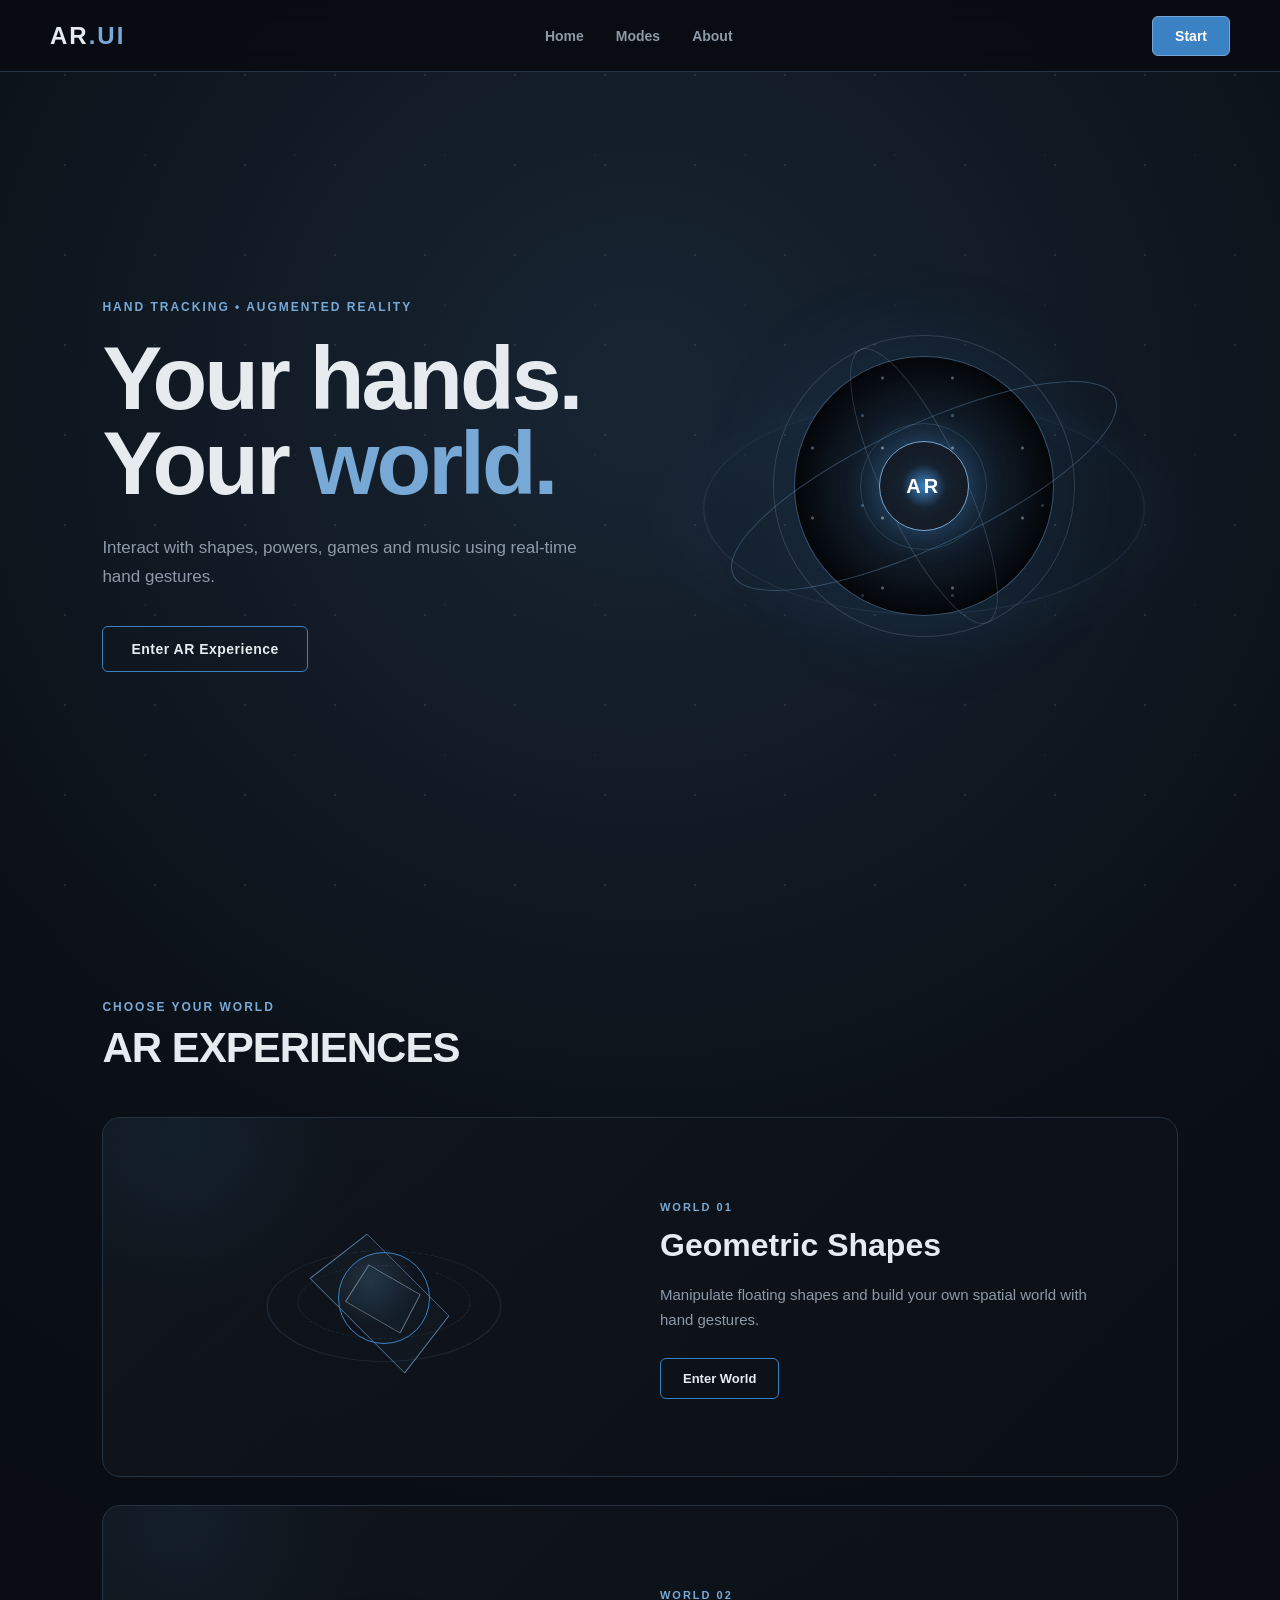
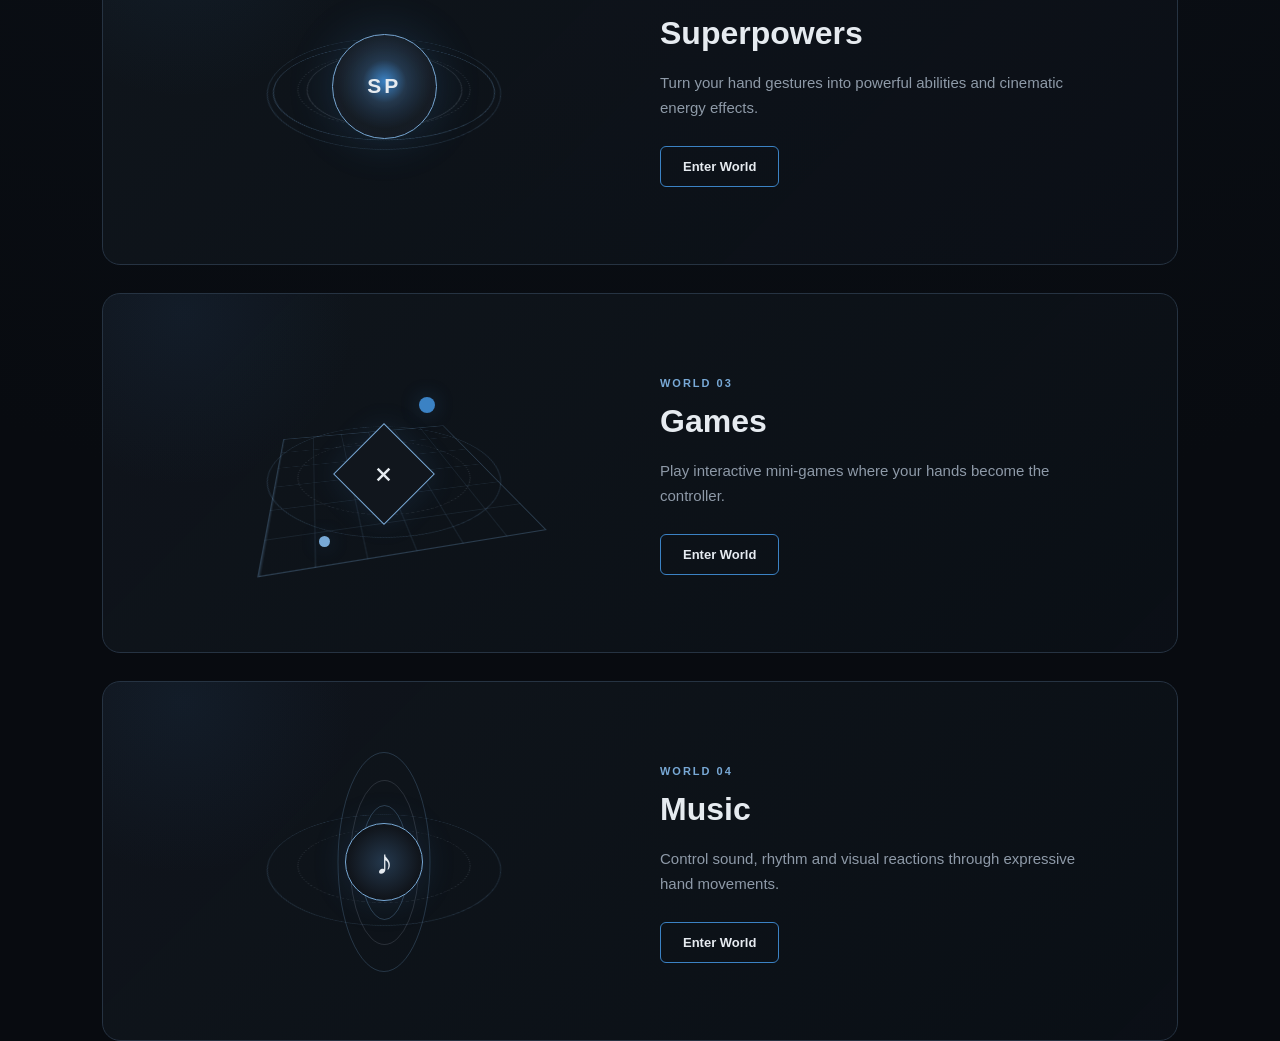
==== commit a488605b: "website progress" ====
--- a/website/index.html
+++ b/website/index.html
@@ -3,1319 +3,204 @@
 <head>
     <meta charset="UTF-8">
     <meta name="viewport" content="width=device-width, initial-scale=1.0">
-
-    <title>Hand-Tracking AR UI | Ritu Rai</title>
-
-    <meta
-        name="description"
-        content="A real-time hand-tracking AR interface built with Python, OpenCV and MediaPipe."
-    >
-
+    <title>AR.UI</title>
     <link rel="stylesheet" href="style.css">
+
 </head>
-
 <body>
 
-    <!-- =========================================================
-         NAVIGATION
-    ========================================================== -->
-
     <header class="navbar">
-        <div class="nav-container">
-
-            <a href="#" class="logo">
-                <span class="logo-bracket">&lt;</span>
-                AR.UI
-                <span class="logo-bracket">/&gt;</span>
-            </a>
-
-            <nav class="nav-links">
-                <a href="#about">About</a>
-                <a href="#gestures">Gestures</a>
-                <a href="#effects">Effects</a>
-                <a href="#technology">Technology</a>
-                <a href="#demo">Demo</a>
-            </nav>
-
-            <a
-                href="https://github.com/RituRai-03/Hand-Tracking-AR-UI"
-                target="_blank"
-                rel="noopener noreferrer"
-                class="nav-github"
-            >
-                GitHub ↗
-            </a>
-
-        </div>
+
+    <div class="logo">
+        AR<span>.UI</span>
+    </div>
+
+    <nav>
+        <a href="#home">Home</a>
+        <a href="#modes">Modes</a>
+        <a href="#about">About</a>
+    </nav>
+
+    <button class="start-btn">
+        Start
+    </button>
+
     </header>
 
-
-<!-- =========================================================
-     HERO SECTION
-========================================================= -->
-
-<section class="hero">
-
-    <!-- COSMIC BACKGROUND -->
-    <div class="space-layer" aria-hidden="true">
-        <div class="stars stars-1"></div>
-        <div class="stars stars-2"></div>
-        <div class="stars stars-3"></div>
-        <div class="nebula nebula-one"></div>
-        <div class="nebula nebula-two"></div>
-    </div>
-
-    <!-- GAME HUD -->
-    <div class="game-hud hud-top-left">
-        <span class="hud-label">SYSTEM</span>
-        <strong>ONLINE</strong>
-    </div>
-
-    <div class="game-hud hud-top-right">
-        <span class="hud-label">CORE</span>
-        <strong>98%</strong>
-    </div>
-
-    <div class="game-hud hud-bottom-left">
-        <span class="hud-label">TRACKING</span>
-        <strong>2 HANDS</strong>
-    </div>
-
-    <div class="game-hud hud-bottom-right">
-        <span class="hud-label">MODE</span>
-        <strong>AR // REALTIME</strong>
-    </div>
-
-
-    <div class="hero-grid">
-
-        <!-- LEFT: GAME INTRO -->
-        <div class="hero-content">
-
-            <div class="mission-tag">
-                <span></span>
-                MISSION // 001
+    <section class="hero" id="home">
+
+    <div class="hero-content">
+
+        <p class="hero-label">
+            HAND TRACKING • AUGMENTED REALITY
+        </p>
+
+        <h1>
+            Your hands.
+            <br>
+            Your <span>world.</span>
+        </h1>
+
+        <p class="hero-text">
+            Interact with shapes, powers, games and music
+            using real-time hand gestures.
+        </p>
+
+        <button class="hero-start">
+            Enter AR Experience
+        </button>
+
+    </div>
+
+    <div class="hero-visual">
+
+        <div class="ar-circle">
+            <div class="ar-core">
+                AR
             </div>
-
-            <p class="eyebrow">
-                ADVANCED HAND INTERFACE
+        </div>
+
+    </div>
+
+ </section>
+
+   <section class="modes" id="modes">
+
+    <div class="mode-title">
+        <p>CHOOSE YOUR WORLD</p>
+        <h2>AR EXPERIENCES</h2>
+    </div>
+
+    <div class="mode-card geometric-mode">
+
+        <div class="mode-graphic">
+            <div class="shape shape-one"></div>
+            <div class="shape shape-two"></div>
+            <div class="shape shape-three"></div>
+        </div>
+
+        <div class="mode-info">
+
+            <span>WORLD 01</span>
+
+            <h3>Geometric Shapes</h3>
+
+            <p>
+                Manipulate floating shapes and build your own
+                spatial world with hand gestures.
             </p>
 
-            <h1>
-                CONTROL
-                <span>THE</span>
-                <strong>UNIVERSE.</strong>
-            </h1>
-
-            <p class="hero-description">
-                A real-time augmented reality system where
-                hand gestures become powers, weapons and
-                interactive energy.
-            </p>
-
-            <div class="ability-row">
-
-                <div class="ability">
-                    <span>01</span>
-                    <strong>GESTURES</strong>
-                </div>
-
-                <div class="ability">
-                    <span>02</span>
-                    <strong>ENERGY</strong>
-                </div>
-
-                <div class="ability">
-                    <span>03</span>
-                    <strong>AR FX</strong>
-                </div>
-
-            </div>
-
-            <div class="hero-buttons">
-
-                <a href="#demo" class="btn btn-primary">
-                    ENTER SYSTEM
-                    <span>→</span>
-                </a>
-
-                <a
-                    href="https://github.com/RituRai-03/Hand-Tracking-AR-UI"
-                    target="_blank"
-                    rel="noopener noreferrer"
-                    class="btn btn-secondary"
-                >
-                    SOURCE CODE
-                </a>
-
-            </div>
-
-            <div class="tech-status">
-                <span>PYTHON</span>
-                <i></i>
-                <span>OPENCV</span>
-                <i></i>
-                <span>MEDIAPIPE</span>
-            </div>
-
-        </div>
-
-
-        <!-- RIGHT: AR REACTOR -->
-        <div class="hero-visual">
-
-            <div class="reactor">
-
-                <!-- OUTER TARGETING RING -->
-                <div class="reactor-ring ring-outer">
-                    <span></span>
-                </div>
-
-                <!-- SECOND ENERGY RING -->
-                <div class="reactor-ring ring-middle">
-                    <span></span>
-                </div>
-
-                <!-- INNER RING -->
-                <div class="reactor-ring ring-inner">
-                    <span></span>
-                </div>
-
-                <!-- CROSSHAIR -->
-                <div class="reactor-crosshair horizontal"></div>
-                <div class="reactor-crosshair vertical"></div>
-
-                <!-- ENERGY CORE -->
-                <div class="reactor-core">
-
-                    <div class="core-orbit orbit-one"></div>
-                    <div class="core-orbit orbit-two"></div>
-
-                    <div class="core-center">
-                        <span>AR</span>
-                    </div>
-
-                </div>
-
-                <!-- TARGET MARKERS -->
-                <div class="target-marker marker-one">+</div>
-                <div class="target-marker marker-two">+</div>
-                <div class="target-marker marker-three">+</div>
-                <div class="target-marker marker-four">+</div>
-
-            </div>
-
-
-            <!-- REACTOR TELEMETRY -->
-            <div class="reactor-data">
-
-                <div>
-                    <span>ENERGY</span>
-                    <strong>████████░░</strong>
-                </div>
-
-                <div>
-                    <span>LINK</span>
-                    <strong>STABLE</strong>
-                </div>
-
-                <div>
-                    <span>GESTURE</span>
-                    <strong>READY</strong>
-                </div>
-
-            </div>
-
-        </div>
-
-    </div>
-
-
-    <!-- BOTTOM GAME BAR -->
-    <div class="hero-game-bar">
-
-        <span>HAND-TRACKING AR UI</span>
-
-        <div class="game-line"></div>
-
-        <span>RITU RAI // 2026</span>
+            <button class="mode-btn">
+                Enter World
+            </button>
+
+        </div>
+
+    </div>
+
+   </section>
+
+   <section class="mode-card superpowers-mode">
+
+    <div class="mode-graphic">
+
+        <div class="power-orbit"></div>
+
+        <div class="power-core">
+            <span>SP</span>
+        </div>
+
+        <div class="power-ring"></div>
+
+    </div>
+
+    <div class="mode-info">
+
+        <span>WORLD 02</span>
+
+        <h3>Superpowers</h3>
+
+        <p>
+            Turn your hand gestures into powerful abilities
+            and cinematic energy effects.
+        </p>
+
+        <button class="mode-btn">
+            Enter World
+        </button>
+
+    </div>
+
+    </section>
+
+    <section class="mode-card games-mode">
+
+    <div class="mode-graphic">
+
+        <div class="game-grid"></div>
+
+        <div class="game-orb game-orb-one"></div>
+        <div class="game-orb game-orb-two"></div>
+
+        <div class="game-symbol">
+            +
+        </div>
+
+    </div>
+
+    <div class="mode-info">
+
+        <span>WORLD 03</span>
+
+        <h3>Games</h3>
+
+        <p>
+            Play interactive mini-games where your hands
+            become the controller.
+        </p>
+
+        <button class="mode-btn">
+            Enter World
+        </button>
 
     </div>
 
 </section>
 
-        <!-- =====================================================
-             ABOUT
-        ====================================================== -->
-
-        <section id="about" class="section">
-
-            <div class="section-heading">
-                <span>01</span>
-                <div>
-                    <p class="section-label">SYSTEM OVERVIEW</p>
-                    <h2>Turning gestures into interfaces.</h2>
-                </div>
-            </div>
-
-            <div class="about-grid">
-
-                <div class="about-main">
-
-                    <p class="large-text">
-                        Hand-Tracking AR UI is a real-time computer vision
-                        project that uses hand landmarks and gesture
-                        recognition to control an augmented reality interface.
-                    </p>
-
-                    <p>
-                        Instead of traditional mouse and keyboard interaction,
-                        the system interprets natural hand movements and maps
-                        them to interactive visual effects.
-                    </p>
-
-                </div>
-
-                <div class="about-stats">
-
-                    <div class="stat-card">
-                        <strong>21</strong>
-                        <span>Hand Landmarks</span>
-                    </div>
-
-                    <div class="stat-card">
-                        <strong>2</strong>
-                        <span>Hands Supported</span>
-                    </div>
-
-                    <div class="stat-card">
-                        <strong>10+</strong>
-                        <span>Interactive Gestures</span>
-                    </div>
-
-                    <div class="stat-card">
-                        <strong>3D</strong>
-                        <span>AR Visual Effects</span>
-                    </div>
-
-                </div>
-
-            </div>
-
-        </section>
-
-
-        <!-- =====================================================
-             GESTURES
-        ====================================================== -->
-
-        <section id="gestures" class="section ability-section">
-
-    <div class="section-header game-section-header">
-        <div>
-            <span class="section-kicker">ABILITY SYSTEM // 01</span>
-            <h2>CHOOSE YOUR <span>POWER</span></h2>
-            <p>Select a gesture ability to initialize its AR effect.</p>
-        </div>
-
-        <div class="ability-status">
-            <span class="status-dot"></span>
-            SYSTEM READY
-        </div>
-    </div>
-
-    <div class="ability-console">
-
-        <div class="ability-sidebar">
-            <div class="console-label">GESTURE LOADOUT</div>
-
-            <div class="loadout-item active">
-                <span class="loadout-key">01</span>
-                <span>CORE ABILITIES</span>
-            </div>
-
-            <div class="loadout-item">
-                <span class="loadout-key">02</span>
-                <span>COMBAT FX</span>
-            </div>
-
-            <div class="loadout-item">
-                <span class="loadout-key">03</span>
-                <span>MYSTIC FX</span>
-            </div>
-
-            <div class="loadout-item">
-                <span class="loadout-key">04</span>
-                <span>DUAL HAND</span>
-            </div>
-
-            <div class="console-readout">
-                <span>AVAILABLE</span>
-                <strong>10</strong>
-                <small>GESTURES</small>
-            </div>
-        </div>
-
-
-        <div class="ability-grid">
-
-            <article class="ability-card active" data-gesture="PINCH">
-                <div class="ability-number">01</div>
-                <div class="ability-icon">✦</div>
-
-                <div class="ability-info">
-                    <span class="ability-type">GEOMETRIC</span>
-                    <h3>PINCH</h3>
-                    <p>3D Holographic Cube</p>
-                </div>
-
-                <div class="ability-energy">
-                    <span>ENERGY</span>
-                    <div><i></i><i></i><i></i><i></i><i></i></div>
-                </div>
-            </article>
-
-
-            <article class="ability-card" data-gesture="OPEN PALM">
-                <div class="ability-number">02</div>
-                <div class="ability-icon">◉</div>
-
-                <div class="ability-info">
-                    <span class="ability-type">DEFENSE</span>
-                    <h3>OPEN PALM</h3>
-                    <p>Cyber Shield System</p>
-                </div>
-
-                <div class="ability-energy">
-                    <span>ENERGY</span>
-                    <div><i></i><i></i><i></i><i></i><i></i></div>
-                </div>
-            </article>
-
-
-            <article class="ability-card" data-gesture="FIST">
-                <div class="ability-number">03</div>
-                <div class="ability-icon">◆</div>
-
-                <div class="ability-info">
-                    <span class="ability-type">POWER</span>
-                    <h3>FIST</h3>
-                    <p>Energy Core Reactor</p>
-                </div>
-
-                <div class="ability-energy">
-                    <span>ENERGY</span>
-                    <div><i></i><i></i><i></i><i></i><i></i></div>
-                </div>
-            </article>
-
-
-            <article class="ability-card" data-gesture="POINT">
-                <div class="ability-number">04</div>
-                <div class="ability-icon">➤</div>
-
-                <div class="ability-info">
-                    <span class="ability-type">TARGET</span>
-                    <h3>POINT</h3>
-                    <p>Pyramid Laser System</p>
-                </div>
-
-                <div class="ability-energy">
-                    <span>ENERGY</span>
-                    <div><i></i><i></i><i></i><i></i><i></i></div>
-                </div>
-            </article>
-
-
-            <article class="ability-card" data-gesture="PEACE">
-                <div class="ability-number">05</div>
-                <div class="ability-icon">✧</div>
-
-                <div class="ability-info">
-                    <span class="ability-type">HOLOGRAM</span>
-                    <h3>PEACE</h3>
-                    <p>Floating Octahedron</p>
-                </div>
-
-                <div class="ability-energy">
-                    <span>ENERGY</span>
-                    <div><i></i><i></i><i></i><i></i><i></i></div>
-                </div>
-            </article>
-
-
-            <article class="ability-card" data-gesture="ROCK">
-                <div class="ability-number">06</div>
-                <div class="ability-icon">⚡</div>
-
-                <div class="ability-info">
-                    <span class="ability-type">ELECTRIC</span>
-                    <h3>ROCK</h3>
-                    <p>Plasma Arc System</p>
-                </div>
-
-                <div class="ability-energy">
-                    <span>ENERGY</span>
-                    <div><i></i><i></i><i></i><i></i><i></i></div>
-                </div>
-            </article>
-
-
-            <article class="ability-card" data-gesture="THUMBS UP">
-                <div class="ability-number">07</div>
-                <div class="ability-icon">▲</div>
-
-                <div class="ability-info">
-                    <span class="ability-type">STATUS</span>
-                    <h3>THUMBS UP</h3>
-                    <p>Holographic Like Badge</p>
-                </div>
-
-                <div class="ability-energy">
-                    <span>ENERGY</span>
-                    <div><i></i><i></i><i></i><i></i><i></i></div>
-                </div>
-            </article>
-
-
-            <article class="ability-card" data-gesture="THUMBS DOWN">
-                <div class="ability-number">08</div>
-                <div class="ability-icon">▼</div>
-
-                <div class="ability-info">
-                    <span class="ability-type">STATUS</span>
-                    <h3>THUMBS DOWN</h3>
-                    <p>Holographic Dislike Badge</p>
-                </div>
-
-                <div class="ability-energy">
-                    <span>ENERGY</span>
-                    <div><i></i><i></i><i></i><i></i><i></i></div>
-                </div>
-            </article>
-
-
-            <article class="ability-card special-card" data-gesture="FIREBALL">
-                <div class="ability-number">09</div>
-                <div class="ability-icon">☄</div>
-
-                <div class="ability-info">
-                    <span class="ability-type">COMBAT FX</span>
-                    <h3>FIREBALL</h3>
-                    <p>Charged Mystic Projectile</p>
-                </div>
-
-                <div class="ability-energy">
-                    <span>ENERGY</span>
-                    <div><i></i><i></i><i></i><i></i><i></i></div>
-                </div>
-            </article>
-
-
-            <article class="ability-card special-card" data-gesture="MYSTIC WEB">
-                <div class="ability-number">10</div>
-                <div class="ability-icon">◎</div>
-
-                <div class="ability-info">
-                    <span class="ability-type">MYSTIC FX</span>
-                    <h3>MYSTIC WEB</h3>
-                    <p>Spider Web Energy Network</p>
-                </div>
-
-                <div class="ability-energy">
-                    <span>ENERGY</span>
-                    <div><i></i><i></i><i></i><i></i><i></i></div>
-                </div>
-            </article>
-
-        </div>
-    </div>
-
-    <div class="ability-footer">
-        <span>SELECT ABILITY</span>
-        <span>◈</span>
-        <span>GESTURE DETECTION ACTIVE</span>
-        <span>◈</span>
-        <span>AR ENGINE ONLINE</span>
+<section class="mode-card music-mode">
+
+    <div class="mode-graphic">
+
+        <div class="music-wave wave-one"></div>
+        <div class="music-wave wave-two"></div>
+        <div class="music-wave wave-three"></div>
+
+        <div class="music-core">
+            ♪
+        </div>
+
+    </div>
+
+    <div class="mode-info">
+
+        <span>WORLD 04</span>
+
+        <h3>Music</h3>
+
+        <p>
+            Control sound, rhythm and visual reactions
+            through expressive hand movements.
+        </p>
+
+        <button class="mode-btn">
+            Enter World
+        </button>
+
     </div>
 
 </section>
 
-        <!-- =====================================================
-     POWER ARSENAL
-====================================================== -->
-
-<section id="effects" class="section arsenal-section">
-
-    <div class="section-header game-section-header">
-
-        <div>
-            <span class="section-kicker">ARSENAL SYSTEM // 02</span>
-
-            <h2>
-                POWER
-                <span>ARSENAL</span>
-            </h2>
-
-            <p>
-                Cinematic visual systems generated from real-time hand interaction.
-            </p>
-        </div>
-
-        <div class="arsenal-status">
-            <span class="status-dot"></span>
-            04 SYSTEMS ONLINE
-        </div>
-
-    </div>
-
-
-    <div class="arsenal-layout">
-
-        <!-- MAIN FEATURE -->
-        <div class="arsenal-feature">
-
-            <div class="arsenal-feature-top">
-                <span>PRIMARY SYSTEM</span>
-                <strong>01</strong>
-            </div>
-
-            <div class="portal-display">
-
-                <div class="portal-ring portal-ring-one"></div>
-                <div class="portal-ring portal-ring-two"></div>
-                <div class="portal-ring portal-ring-three"></div>
-
-                <div class="portal-rune rune-one">✦</div>
-                <div class="portal-rune rune-two">◇</div>
-                <div class="portal-rune rune-three">✧</div>
-                <div class="portal-rune rune-four">◈</div>
-
-                <div class="portal-core">
-                    <span>PORTAL</span>
-                </div>
-
-            </div>
-
-            <div class="arsenal-feature-info">
-
-                <div>
-                    <span class="arsenal-type">MYSTIC ENERGY SYSTEM</span>
-                    <h3>MYSTIC PORTAL</h3>
-                </div>
-
-                <p>
-                    Rotating rings, mystical runes, particles and
-                    cinematic energy animation.
-                </p>
-
-            </div>
-
-        </div>
-
-
-        <!-- SECONDARY ARSENAL -->
-        <div class="arsenal-list">
-
-
-            <article class="arsenal-item active">
-
-                <div class="arsenal-index">
-                    02
-                </div>
-
-                <div class="arsenal-icon">
-                    ⚡
-                </div>
-
-                <div class="arsenal-info">
-
-                    <span>DUAL HAND SYSTEM</span>
-
-                    <h3>PLASMA BEAM</h3>
-
-                    <p>
-                        Dynamic energy tether connecting both hands.
-                    </p>
-
-                    <div class="arsenal-meter">
-                        <i></i>
-                        <i></i>
-                        <i></i>
-                        <i></i>
-                        <i></i>
-                        <span>POWER</span>
-                    </div>
-
-                </div>
-
-                <div class="arsenal-arrow">
-                    →
-                </div>
-
-            </article>
-
-
-            <article class="arsenal-item">
-
-                <div class="arsenal-index">
-                    03
-                </div>
-
-                <div class="arsenal-icon fire-icon">
-                    ◉
-                </div>
-
-                <div class="arsenal-info">
-
-                    <span>COMBAT SYSTEM</span>
-
-                    <h3>FIREBALL</h3>
-
-                    <p>
-                        Charged projectile with particles and impact effects.
-                    </p>
-
-                    <div class="arsenal-meter">
-                        <i></i>
-                        <i></i>
-                        <i></i>
-                        <i></i>
-                        <i></i>
-                        <span>POWER</span>
-                    </div>
-
-                </div>
-
-                <div class="arsenal-arrow">
-                    →
-                </div>
-
-            </article>
-
-
-            <article class="arsenal-item">
-
-                <div class="arsenal-index">
-                    04
-                </div>
-
-                <div class="arsenal-icon web-icon">
-                    ◎
-                </div>
-
-                <div class="arsenal-info">
-
-                    <span>MYSTIC COMBAT SYSTEM</span>
-
-                    <h3>MYSTIC WEB</h3>
-
-                    <p>
-                        Web network, projectile motion and shockwave effects.
-                    </p>
-
-                    <div class="arsenal-meter">
-                        <i></i>
-                        <i></i>
-                        <i></i>
-                        <i></i>
-                        <i></i>
-                        <span>POWER</span>
-                    </div>
-
-                </div>
-
-                <div class="arsenal-arrow">
-                    →
-                </div>
-
-            </article>
-
-        </div>
-
-    </div>
-
-
-    <div class="arsenal-footer">
-
-        <div>
-            <span>ARSENAL</span>
-            <strong>04</strong>
-        </div>
-
-        <div>
-            <span>ACTIVE EFFECTS</span>
-            <strong>04 / 04</strong>
-        </div>
-
-        <div>
-            <span>RENDER ENGINE</span>
-            <strong>ONLINE</strong>
-        </div>
-
-        <div>
-            <span>STATUS</span>
-            <strong>READY</strong>
-        </div>
-
-    </div>
-
-</section>
-
-
-
-        <!-- =====================================================
-             TECHNOLOGY
-        ====================================================== -->
-
-        <section id="technology" class="section engine-section">
-    <div class="section-header game-section-header">
-        <div>
-            <span class="section-kicker">ENGINE CORE // 03</span>
-            <h2>THE <span>TECH CORE</span></h2>
-            <p>The systems powering real-time hand interaction and cinematic AR rendering.</p>
-        </div>
-
-        <div class="engine-status">
-            <span class="status-dot"></span>
-            ALL SYSTEMS ONLINE
-        </div>
-    </div>
-
-    <div class="engine-layout">
-
-        <!-- CENTRAL CORE -->
-        <div class="engine-core-panel">
-
-            <div class="core-label top-left">
-                <span>PROCESSING</span>
-                <strong>98%</strong>
-            </div>
-
-            <div class="core-label top-right">
-                <span>TRACKING</span>
-                <strong>21 PTS</strong>
-            </div>
-
-            <div class="engine-reactor">
-                <div class="engine-ring ring-outer"></div>
-                <div class="engine-ring ring-middle"></div>
-                <div class="engine-ring ring-inner"></div>
-
-                <div class="engine-orbit orbit-one"></div>
-                <div class="engine-orbit orbit-two"></div>
-
-                <div class="engine-core-center">
-                    <span>AR</span>
-                    <small>ENGINE</small>
-                </div>
-
-                <div class="core-node node-one">01</div>
-                <div class="core-node node-two">02</div>
-                <div class="core-node node-three">03</div>
-            </div>
-
-            <div class="core-label bottom-left">
-                <span>LATENCY</span>
-                <strong>LOW</strong>
-            </div>
-
-            <div class="core-label bottom-right">
-                <span>MODE</span>
-                <strong>REALTIME</strong>
-            </div>
-
-        </div>
-
-
-        <!-- TECHNOLOGY MODULES -->
-        <div class="engine-modules">
-
-            <article class="engine-module active">
-                <div class="module-top">
-                    <span class="module-index">01</span>
-                    <span class="module-state">CORE</span>
-                </div>
-
-                <div class="module-icon">PY</div>
-
-                <div class="module-content">
-                    <h3>PYTHON</h3>
-                    <p>
-                        Core programming layer powering gesture logic,
-                        application flow and AR interaction.
-                    </p>
-                </div>
-
-                <div class="module-meter">
-                    <span></span>
-                    <span></span>
-                    <span></span>
-                    <span></span>
-                    <span></span>
-                    <span></span>
-                </div>
-            </article>
-
-
-            <article class="engine-module">
-                <div class="module-top">
-                    <span class="module-index">02</span>
-                    <span class="module-state">VISION</span>
-                </div>
-
-                <div class="module-icon">CV</div>
-
-                <div class="module-content">
-                    <h3>OPENCV</h3>
-                    <p>
-                        Real-time camera capture, frame processing
-                        and visual AR rendering.
-                    </p>
-                </div>
-
-                <div class="module-meter">
-                    <span></span>
-                    <span></span>
-                    <span></span>
-                    <span></span>
-                    <span></span>
-                    <span></span>
-                </div>
-            </article>
-
-
-            <article class="engine-module">
-                <div class="module-top">
-                    <span class="module-index">03</span>
-                    <span class="module-state">TRACKING</span>
-                </div>
-
-                <div class="module-icon">MP</div>
-
-                <div class="module-content">
-                    <h3>MEDIAPIPE</h3>
-                    <p>
-                        Detects and tracks 21 hand landmarks
-                        for real-time gesture recognition.
-                    </p>
-                </div>
-
-                <div class="module-meter">
-                    <span></span>
-                    <span></span>
-                    <span></span>
-                    <span></span>
-                    <span></span>
-                    <span></span>
-                </div>
-            </article>
-
-        </div>
-    </div>
-
-
-    <div class="engine-footer">
-        <div>
-            <span>VISION PIPELINE</span>
-            <strong>ACTIVE</strong>
-        </div>
-
-        <div>
-            <span>HAND LANDMARKS</span>
-            <strong>21 / HAND</strong>
-        </div>
-
-        <div>
-            <span>SUPPORTED HANDS</span>
-            <strong>02</strong>
-        </div>
-
-        <div>
-            <span>AR PIPELINE</span>
-            <strong>READY</strong>
-        </div>
-    </div>
-</section>
-
-
-        <!-- =====================================================
-             ARCHITECTURE
-        ====================================================== -->
-
-        <section id="architecture" class="section mission-section">
-    <div class="section-header game-section-header">
-        <div>
-            <span class="section-kicker">MISSION PIPELINE // 04</span>
-            <h2>FROM <span>GESTURE</span> TO POWER</h2>
-            <p>Every interaction passes through a real-time vision pipeline before becoming an AR ability.</p>
-        </div>
-
-        <div class="mission-status">
-            <span class="status-dot"></span>
-            PIPELINE ACTIVE
-        </div>
-    </div>
-
-    <div class="mission-pipeline">
-
-        <article class="pipeline-node active">
-            <div class="pipeline-number">01</div>
-            <div class="pipeline-icon">CAM</div>
-            <span class="pipeline-state">INPUT</span>
-            <h3>CAMERA</h3>
-            <p>Live video frames enter the AR system.</p>
-        </article>
-
-        <div class="pipeline-connector">
-            <span></span>
-            <i>›</i>
-        </div>
-
-        <article class="pipeline-node">
-            <div class="pipeline-number">02</div>
-            <div class="pipeline-icon">CV</div>
-            <span class="pipeline-state">VISION</span>
-            <h3>HAND TRACKING</h3>
-            <p>21 hand landmarks are detected in real time.</p>
-        </article>
-
-        <div class="pipeline-connector">
-            <span></span>
-            <i>›</i>
-        </div>
-
-        <article class="pipeline-node">
-            <div class="pipeline-number">03</div>
-            <div class="pipeline-icon">AI</div>
-            <span class="pipeline-state">ANALYSIS</span>
-            <h3>GESTURE</h3>
-            <p>Landmarks are interpreted as interaction states.</p>
-        </article>
-
-        <div class="pipeline-connector">
-            <span></span>
-            <i>›</i>
-        </div>
-
-        <article class="pipeline-node">
-            <div class="pipeline-number">04</div>
-            <div class="pipeline-icon">AR</div>
-            <span class="pipeline-state">ABILITY</span>
-            <h3>POWER</h3>
-            <p>The detected gesture activates an AR ability.</p>
-        </article>
-
-        <div class="pipeline-connector">
-            <span></span>
-            <i>›</i>
-        </div>
-
-        <article class="pipeline-node final-node">
-            <div class="pipeline-number">05</div>
-            <div class="pipeline-icon">FX</div>
-            <span class="pipeline-state">OUTPUT</span>
-            <h3>AR EFFECT</h3>
-            <p>Cinematic visuals appear instantly on screen.</p>
-        </article>
-
-    </div>
-
-    <div class="mission-console">
-
-        <div class="console-main">
-            <span class="console-label">LIVE EXECUTION FLOW</span>
-
-            <div class="console-flow">
-                <span>FRAME</span>
-                <b>→</b>
-                <span>LANDMARKS</span>
-                <b>→</b>
-                <span>GESTURE</span>
-                <b>→</b>
-                <span>ABILITY</span>
-                <b>→</b>
-                <span>EFFECT</span>
-            </div>
-        </div>
-
-        <div class="console-stats">
-            <div>
-                <span>INPUT</span>
-                <strong>VIDEO</strong>
-            </div>
-
-            <div>
-                <span>LANDMARKS</span>
-                <strong>21</strong>
-            </div>
-
-            <div>
-                <span>HANDS</span>
-                <strong>02</strong>
-            </div>
-
-            <div>
-                <span>OUTPUT</span>
-                <strong>AR FX</strong>
-            </div>
-        </div>
-
-    </div>
-</section>
-
-        <!-- =====================================================
-             DEMO
-        ====================================================== -->
-
-    <section id="demo" class="section arena-section">
-    <div class="arena-grid">
-
-        <!-- LEFT: MISSION INFO -->
-        <div class="arena-content">
-            <span class="section-kicker">FINAL PROTOCOL // 05</span>
-
-            <div class="arena-status">
-                <span class="status-dot"></span>
-                AR SYSTEM READY
-            </div>
-
-            <h2>
-                ENTER THE
-                <span>AR ARENA.</span>
-            </h2>
-
-            <p class="arena-description">
-                Your hands are the controller. Your gestures are the commands.
-                Activate cinematic powers through real-time computer vision.
-            </p>
-
-            <div class="arena-abilities">
-                <div>
-                    <span>01</span>
-                    <strong>GESTURE CONTROL</strong>
-                </div>
-
-                <div>
-                    <span>02</span>
-                    <strong>REALTIME VISION</strong>
-                </div>
-
-                <div>
-                    <span>03</span>
-                    <strong>CINEMATIC FX</strong>
-                </div>
-            </div>
-
-            <div class="arena-actions">
-                <a
-                    href="https://github.com/RituRai-03/Hand-Tracking-AR-UI"
-                    target="_blank"
-                    rel="noopener noreferrer"
-                    class="arena-btn arena-btn-primary"
-                >
-                    <span>LAUNCH SYSTEM</span>
-                    <b>↗</b>
-                </a>
-
-                <a
-                    href="https://github.com/RituRai-03/Hand-Tracking-AR-UI"
-                    target="_blank"
-                    rel="noopener noreferrer"
-                    class="arena-btn"
-                >
-                    <span>VIEW SOURCE</span>
-                    <b>↗</b>
-                </a>
-            </div>
-        </div>
-
-
-        <!-- RIGHT: ARENA REACTOR -->
-        <div class="arena-visual">
-
-            <div class="arena-frame">
-
-                <div class="arena-corner corner-tl"></div>
-                <div class="arena-corner corner-tr"></div>
-                <div class="arena-corner corner-bl"></div>
-                <div class="arena-corner corner-br"></div>
-
-                <div class="arena-label arena-label-top">
-                    <span>CORE REACTOR</span>
-                    <strong>ONLINE</strong>
-                </div>
-
-                <div class="arena-reactor">
-
-                    <div class="arena-ring arena-ring-outer"></div>
-                    <div class="arena-ring arena-ring-middle"></div>
-                    <div class="arena-ring arena-ring-inner"></div>
-
-                    <div class="arena-crosshair"></div>
-
-                    <div class="arena-energy energy-one"></div>
-                    <div class="arena-energy energy-two"></div>
-                    <div class="arena-energy energy-three"></div>
-
-                    <div class="arena-core">
-                        <span>AR</span>
-                        <small>READY</small>
-                    </div>
-
-                    <div class="arena-node node-a">01</div>
-                    <div class="arena-node node-b">02</div>
-                    <div class="arena-node node-c">03</div>
-                    <div class="arena-node node-d">04</div>
-
-                </div>
-
-                <div class="arena-telemetry">
-                    <div>
-                        <span>FPS</span>
-                        <strong>REALTIME</strong>
-                    </div>
-
-                    <div>
-                        <span>HANDS</span>
-                        <strong>02</strong>
-                    </div>
-
-                    <div>
-                        <span>MODE</span>
-                        <strong>AR</strong>
-                    </div>
-                </div>
-
-                <div class="arena-label arena-label-bottom">
-                    <span>MISSION STATUS</span>
-                    <strong>READY TO DEPLOY</strong>
-                </div>
-
-            </div>
-
-        </div>
-
-    </div>
-
-
-    <!-- FINAL SYSTEM BAR -->
-    <div class="arena-system-bar">
-
-        <div>
-            <span>SYSTEM</span>
-            <strong>HAND-TRACKING AR UI</strong>
-        </div>
-
-        <div>
-            <span>ENGINE</span>
-            <strong>PYTHON / OPENCV / MEDIAPIPE</strong>
-        </div>
-
-        <div>
-            <span>CREATOR</span>
-            <strong>RITU RAI</strong>
-        </div>
-
-        <div>
-            <span>STATUS</span>
-            <strong>ONLINE</strong>
-        </div>
-
-    </div>
-</section>
-
-    </main>
-
-
-    <!-- =========================================================
-         FOOTER
-    ========================================================== -->
-
-   <footer class="site-footer">
-    <div class="footer-main">
-
-        <div class="footer-brand">
-            <div class="footer-logo">
-                <span>AR</span><strong>.UI</strong>
-            </div>
-
-            <p>
-                Hand-Tracking AR UI — an interactive computer-vision
-                experience controlled through real-time hand gestures.
-            </p>
-
-            <div class="footer-status">
-                <span class="status-dot"></span>
-                SYSTEM ONLINE
-            </div>
-        </div>
-
-        <div class="footer-column">
-            <span class="footer-label">SYSTEM</span>
-
-            <a href="#about">ABOUT</a>
-            <a href="#gestures">ABILITIES</a>
-            <a href="#effects">ARSENAL</a>
-            <a href="#technology">TECH CORE</a>
-            <a href="#architecture">PIPELINE</a>
-            <a href="#demo">AR ARENA</a>
-        </div>
-
-        <div class="footer-column">
-            <span class="footer-label">TECH STACK</span>
-
-            <span>PYTHON</span>
-            <span>OPENCV</span>
-            <span>MEDIAPIPE</span>
-            <span>COMPUTER VISION</span>
-            <span>REALTIME AR</span>
-        </div>
-
-        <div class="footer-column footer-credit">
-            <span class="footer-label">CREATOR</span>
-
-            <strong>RITU RAI</strong>
-
-            <a
-                href="https://github.com/RituRai-03/Hand-Tracking-AR-UI"
-                target="_blank"
-                rel="noopener noreferrer"
-            >
-                GITHUB ↗
-            </a>
-
-            <span>HAND-TRACKING AR UI</span>
-            <span>BUILD // REALTIME</span>
-        </div>
-
-    </div>
-
-    <div class="footer-divider"></div>
-
-    <div class="footer-bottom">
-
-        <div class="footer-copyright">
-            © 2026 RITU RAI. ALL RIGHTS RESERVED.
-        </div>
-
-        <div class="footer-system">
-            <span>AR ENGINE</span>
-            <span class="footer-dot">◆</span>
-            <span>VISION CORE ACTIVE</span>
-            <span class="footer-dot">◆</span>
-            <span>READY</span>
-        </div>
-
-        <div class="footer-version">
-            AR.UI // v1.0
-        </div>
-
-    </div>
-</footer>
-
-
     <script src="script.js"></script>
-
+    
 </body>
 </html>
--- a/website/style.css
+++ b/website/style.css
@@ -1,8 +1,10 @@
-/* ============================================================
-   HAND-TRACKING AR UI
-   COSMIC GAME INTERFACE
-   Ritu Rai | 2026
-============================================================ */
+/* =========================================================
+   AR.UI — Cosmic Game Experience
+   ========================================================= */
+
+/* -------------------------
+   Global Reset
+------------------------- */
 
 * {
     margin: 0;
@@ -15,698 +17,1432 @@
 }
 
 body {
-    font-family: Arial, Helvetica, sans-serif;
-    background: #02030a;
-    color: #eefaff;
-    line-height: 1.6;
-    overflow-x: hidden;
-}
-
-:root {
-    --space: #02030a;
-    --space-2: #07091a;
-    --panel: rgba(10, 14, 35, 0.72);
-
-    --cyan: #00eaff;
-    --blue: #4577ff;
-    --violet: #9d5cff;
-    --purple: #c34cff;
-    --green: #22f2b2;
-
-    --white: #f3fbff;
-    --muted: #8391ad;
-
-    --border: rgba(117, 171, 255, 0.22);
-
-    --max-width: 1250px;
-}
-
-a {
-    color: inherit;
-    text-decoration: none;
-}
-
-::selection {
-    background: var(--cyan);
-    color: #02030a;
-}
-
-
-/* ============================================================
-   COSMIC BACKGROUND
-============================================================ */
-
-body {
+    min-height: 100vh;
+
     background:
         radial-gradient(
-            circle at 50% 20%,
-            rgba(92, 51, 255, 0.18),
-            transparent 25%
+            circle at 50% 15%,
+            #182533 0%,
+            #0B1017 35%,
+            #080B10 75%
+        );
+
+    color: #E6EBF0;
+
+    font-family: Arial, sans-serif;
+
+    overflow-x: hidden;
+}
+
+
+/* =========================================================
+   COSMIC BACKGROUND
+   ========================================================= */
+
+body::before {
+    content: "";
+
+    position: fixed;
+    inset: 0;
+
+    pointer-events: none;
+
+    background-image:
+        radial-gradient(
+            circle,
+            rgba(230, 235, 240, 0.38) 1px,
+            transparent 1px
         ),
         radial-gradient(
-            circle at 15% 60%,
-            rgba(0, 234, 255, 0.08),
-            transparent 25%
+            circle,
+            rgba(120, 169, 214, 0.22) 1px,
+            transparent 1px
+        );
+
+    background-size:
+        90px 90px,
+        150px 150px;
+
+    background-position:
+        20px 30px,
+        70px 80px;
+
+    opacity: 0.28;
+
+    animation: star-drift 20s linear infinite;
+
+    z-index: 0;
+}
+
+@keyframes star-drift {
+    from {
+        background-position:
+            20px 30px,
+            70px 80px;
+    }
+
+    to {
+        background-position:
+            110px 120px,
+            -80px -70px;
+    }
+}
+
+
+/* =========================================================
+   NAVBAR
+   ========================================================= */
+
+.navbar {
+    height: 72px;
+
+    padding: 0 50px;
+
+    display: flex;
+    align-items: center;
+    justify-content: space-between;
+
+    position: relative;
+    z-index: 10;
+
+    background: rgba(8, 11, 16, 0.88);
+
+    border-bottom: 1px solid #263342;
+
+    backdrop-filter: blur(10px);
+}
+
+
+/* Logo */
+
+.logo {
+    color: #E6EBF0;
+
+    font-size: 24px;
+    font-weight: 800;
+
+    letter-spacing: 2px;
+
+    text-transform: uppercase;
+}
+
+.logo span {
+    color: #78A9D6;
+}
+
+
+/* Navigation */
+
+.navbar nav {
+    display: flex;
+    gap: 32px;
+}
+
+.navbar nav a {
+    color: #8E9AA8;
+
+    text-decoration: none;
+
+    font-size: 14px;
+    font-weight: 600;
+
+    transition:
+        color 0.25s ease,
+        transform 0.25s ease;
+}
+
+.navbar nav a:hover {
+    color: #78A9D6;
+    transform: translateY(-1px);
+}
+
+
+/* Start Button */
+
+.start-btn {
+    padding: 11px 22px;
+
+    background: #3B82C4;
+
+    color: #FFFFFF;
+
+    border: 1px solid #78A9D6;
+
+    border-radius: 6px;
+
+    font-size: 14px;
+    font-weight: 700;
+
+    cursor: pointer;
+
+    transition:
+        background 0.25s ease,
+        transform 0.25s ease,
+        box-shadow 0.25s ease;
+}
+
+.start-btn:hover {
+    background: #4D91C9;
+
+    transform: translateY(-2px);
+
+    box-shadow:
+        0 8px 24px rgba(59, 130, 196, 0.18);
+}
+
+
+/* =========================================================
+   HERO
+   ========================================================= */
+
+.hero {
+    min-height: calc(100vh - 72px);
+
+    display: grid;
+
+    grid-template-columns: 1fr 1fr;
+
+    align-items: center;
+
+    gap: 60px;
+
+    padding: 60px 8%;
+
+    position: relative;
+
+    z-index: 1;
+}
+
+.hero-content {
+    max-width: 560px;
+}
+
+
+/* Label */
+
+.hero-label {
+    margin-bottom: 22px;
+
+    color: #78A9D6;
+
+    font-size: 12px;
+    font-weight: 700;
+
+    letter-spacing: 2px;
+}
+
+
+/* Heading */
+
+.hero h1 {
+    color: #E6EBF0;
+
+    font-size: clamp(52px, 7vw, 92px);
+
+    line-height: 0.95;
+
+    font-weight: 800;
+
+    letter-spacing: -3px;
+}
+
+.hero h1 span {
+    color: #78A9D6;
+}
+
+
+/* Description */
+
+.hero-text {
+    max-width: 500px;
+
+    margin-top: 28px;
+
+    color: #8E9AA8;
+
+    font-size: 17px;
+
+    line-height: 1.7;
+}
+
+
+/* Hero Button */
+
+.hero-start {
+    margin-top: 34px;
+
+    padding: 14px 28px;
+
+    background: transparent;
+
+    color: #E6EBF0;
+
+    border: 1px solid #3B82C4;
+
+    border-radius: 6px;
+
+    font-size: 14px;
+    font-weight: 700;
+
+    letter-spacing: 0.5px;
+
+    cursor: pointer;
+
+    transition:
+        background 0.25s ease,
+        color 0.25s ease,
+        transform 0.25s ease,
+        box-shadow 0.25s ease;
+}
+
+.hero-start:hover {
+    background: #3B82C4;
+
+    color: #FFFFFF;
+
+    transform: translateY(-2px);
+
+    box-shadow:
+        0 10px 28px rgba(59, 130, 196, 0.18);
+}
+
+
+/* =========================================================
+   HERO COSMIC VISUAL
+   ========================================================= */
+
+.hero-visual {
+    min-height: 420px;
+
+    display: flex;
+
+    align-items: center;
+    justify-content: center;
+
+    position: relative;
+
+    perspective: 900px;
+}
+
+
+/* Large orbital ring */
+
+.hero-visual::before {
+    content: "";
+
+    position: absolute;
+
+    width: 430px;
+    height: 430px;
+
+    border: 1px solid rgba(120, 169, 214, 0.18);
+
+    border-radius: 50%;
+
+    transform:
+        rotateX(62deg)
+        rotateZ(-18deg);
+
+    box-shadow:
+        0 0 80px rgba(59, 130, 196, 0.08),
+        inset 0 0 80px rgba(59, 130, 196, 0.04);
+
+    pointer-events: none;
+}
+
+
+/* Secondary ring */
+
+.hero-visual::after {
+    content: "";
+
+    position: absolute;
+
+    width: 300px;
+    height: 300px;
+
+    border: 1px solid rgba(142, 154, 168, 0.25);
+
+    border-radius: 50%;
+
+    transform: rotate(35deg);
+
+    background:
+        radial-gradient(
+            circle,
+            rgba(59, 130, 196, 0.12),
+            transparent 65%
+        );
+
+    animation:
+        gateway-rotate 14s linear infinite;
+
+    pointer-events: none;
+}
+
+@keyframes gateway-rotate {
+    from {
+        transform: rotate(35deg);
+    }
+
+    to {
+        transform: rotate(395deg);
+    }
+}
+
+
+/* Main AR Circle */
+
+.ar-circle {
+    width: 260px;
+    height: 260px;
+
+    position: relative;
+
+    display: flex;
+
+    align-items: center;
+    justify-content: center;
+
+    border: 1px solid rgba(120, 169, 214, 0.45);
+
+    border-radius: 50%;
+
+    background:
+        radial-gradient(
+            circle at 50% 50%,
+            rgba(120, 169, 214, 0.18) 0 2px,
+            transparent 3px
         ),
         radial-gradient(
-            circle at 85% 70%,
-            rgba(195, 76, 255, 0.09),
-            transparent 25%
+            circle at 25% 30%,
+            rgba(230, 235, 240, 0.5) 0 1px,
+            transparent 2px
         ),
-        var(--space);
-}
-
-body::before {
+        radial-gradient(
+            circle at 75% 65%,
+            rgba(120, 169, 214, 0.45) 0 1px,
+            transparent 2px
+        ),
+        radial-gradient(
+            circle,
+            #24384D 0%,
+            #111A24 35%,
+            #080B10 72%
+        );
+
+    background-size:
+        100% 100%,
+        70px 70px,
+        90px 90px,
+        100% 100%;
+
+    box-shadow:
+        0 0 100px rgba(59, 130, 196, 0.16),
+        inset 0 0 70px rgba(0, 0, 0, 0.8);
+}
+
+
+.ar-circle::before {
     content: "";
 
-    position: fixed;
-    inset: 0;
+    position: absolute;
+
+    width: 420px;
+    height: 120px;
+
+    border: 1px solid rgba(120, 169, 214, 0.35);
+
+    border-radius: 50%;
+
+    transform: rotate(-25deg);
 
     pointer-events: none;
-    z-index: -2;
-
-    background-image:
-        radial-gradient(circle, rgba(255,255,255,.8) 1px, transparent 1px),
-        radial-gradient(circle, rgba(0,234,255,.45) 1px, transparent 1px);
-
-    background-size: 110px 110px, 190px 190px;
-    background-position: 10px 20px, 70px 80px;
-
-    opacity: .45;
-}
-
-body::after {
+}
+
+
+.ar-circle::after {
     content: "";
 
-    position: fixed;
-    inset: 0;
+    position: absolute;
+
+    width: 300px;
+    height: 80px;
+
+    border: 1px solid rgba(142, 154, 168, 0.28);
+
+    border-radius: 50%;
+
+    transform: rotate(65deg);
 
     pointer-events: none;
-    z-index: -1;
+}
+
+
+/* AR Core */
+
+.ar-core {
+    width: 90px;
+    height: 90px;
+
+    position: relative;
+
+    z-index: 2;
+
+    display: flex;
+
+    align-items: center;
+    justify-content: center;
+
+    border: 1px solid #78A9D6;
+
+    border-radius: 50%;
+
+    background:
+        radial-gradient(
+            circle,
+            #3B82C4 0%,
+            #172331 35%,
+            #080B10 75%
+        );
+
+    color: #FFFFFF;
+
+    font-size: 20px;
+    font-weight: 800;
+
+    letter-spacing: 3px;
+
+    box-shadow:
+        0 0 35px rgba(59, 130, 196, 0.35),
+        inset 0 0 25px rgba(120, 169, 214, 0.18);
+
+    animation:
+        energy-pulse 2.2s ease-in-out infinite;
+}
+
+.ar-core::before {
+    content: "";
+
+    position: absolute;
+
+    width: 125px;
+    height: 125px;
+
+    border: 1px solid rgba(120, 169, 214, 0.22);
+
+    border-radius: 50%;
+
+    animation:
+        core-orbit 6s linear infinite;
+
+    pointer-events: none;
+}
+
+@keyframes core-orbit {
+    from {
+        transform: rotate(0deg);
+    }
+
+    to {
+        transform: rotate(360deg);
+    }
+}
+
+@keyframes energy-pulse {
+
+    0%,
+    100% {
+        transform: scale(1);
+
+        box-shadow:
+            0 0 35px rgba(59, 130, 196, 0.35),
+            inset 0 0 25px rgba(120, 169, 214, 0.18);
+    }
+
+    50% {
+        transform: scale(1.06);
+
+        box-shadow:
+            0 0 55px rgba(59, 130, 196, 0.5),
+            inset 0 0 35px rgba(120, 169, 214, 0.25);
+    }
+}
+
+
+/* =========================================================
+   MODES SECTION
+   ========================================================= */
+
+/*
+   IMPORTANT:
+   The Geometric card is inside .modes,
+   while the other cards are outside it.
+
+   Therefore .modes itself must NOT add horizontal
+   padding to the Geometric card.
+*/
+
+.modes {
+    padding: 100px 0 0;
+
+    position: relative;
+
+    z-index: 1;
+}
+
+
+/* Section title aligns with cards */
+
+.mode-title {
+    margin-left: 8%;
+    margin-right: 8%;
+
+    margin-bottom: 45px;
+}
+
+.mode-title p {
+    margin-bottom: 10px;
+
+    color: #78A9D6;
+
+    font-size: 12px;
+    font-weight: 700;
+
+    letter-spacing: 2px;
+}
+
+.mode-title h2 {
+    color: #E6EBF0;
+
+    font-size: 42px;
+
+    letter-spacing: -1px;
+}
+
+
+/* =========================================================
+   ALL WORLD CARDS
+   ========================================================= */
+
+/*
+   Every world card gets EXACTLY the same:
+   - width
+   - height
+   - border
+   - radius
+   - padding
+   - grid layout
+*/
+
+.mode-card,
+.superpowers-mode,
+.games-mode,
+.music-mode {
+    width: 84%;
+    height: 360px;
+    min-height: 360px;
+
+    margin-left: 8%;
+    margin-right: 8%;
+
+    display: grid;
+
+    grid-template-columns: 1fr 1fr;
+
+    align-items: center;
+
+    gap: 40px;
+
+    padding: 45px;
+
+    position: relative;
+
+    overflow: hidden;
 
     background:
         linear-gradient(
-            rgba(255,255,255,.018) 1px,
+            135deg,
+            rgba(17, 22, 29, 0.92),
+            rgba(11, 16, 23, 0.88)
+        );
+
+    border: 1px solid #263342;
+
+    border-radius: 18px;
+
+    transition:
+        transform 0.35s ease,
+        border-color 0.35s ease,
+        box-shadow 0.35s ease;
+}
+
+
+/* Every card after the first */
+
+.mode-card + .mode-card,
+.superpowers-mode,
+.games-mode,
+.music-mode {
+    margin-top: 28px;
+}
+
+
+/* First Geometric card */
+
+.modes > .mode-card:first-of-type {
+    margin-top: 0;
+}
+
+
+/* Same hover border */
+
+.mode-card:hover,
+.superpowers-mode:hover,
+.games-mode:hover,
+.music-mode:hover {
+    transform: translateY(-6px);
+
+    border-color: #3B82C4;
+
+    box-shadow:
+        0 18px 50px rgba(0, 0, 0, 0.28);
+}
+
+
+/* Card atmosphere */
+
+.mode-card::before {
+    content: "";
+
+    position: absolute;
+
+    width: 360px;
+    height: 360px;
+
+    top: -160px;
+    left: -100px;
+
+    border-radius: 50%;
+
+    background:
+        radial-gradient(
+            circle,
+            rgba(59, 130, 196, 0.10),
+            transparent 68%
+        );
+
+    pointer-events: none;
+}
+
+
+/* Keep the other three cards' atmosphere subtle */
+
+.superpowers-mode::before,
+.games-mode::before,
+.music-mode::before {
+    content: "";
+
+    position: absolute;
+
+    width: 360px;
+    height: 360px;
+
+    top: -160px;
+    left: -100px;
+
+    border-radius: 50%;
+
+    background:
+        radial-gradient(
+            circle,
+            rgba(59, 130, 196, 0.08),
+            transparent 68%
+        );
+
+    pointer-events: none;
+}
+
+
+/* =========================================================
+   MODE GRAPHIC
+   ========================================================= */
+
+.mode-graphic {
+    height: 270px;
+
+    display: flex;
+
+    align-items: center;
+    justify-content: center;
+
+    position: relative;
+
+    perspective: 700px;
+}
+
+.mode-graphic::before {
+    content: "";
+
+    position: absolute;
+
+    width: 230px;
+    height: 230px;
+
+    border: 1px solid rgba(120, 169, 214, 0.20);
+
+    border-radius: 50%;
+
+    transform:
+        rotateX(62deg)
+        rotateZ(-25deg);
+
+    animation:
+        graphic-orbit 12s linear infinite;
+
+    pointer-events: none;
+}
+
+.mode-graphic::after {
+    content: "";
+
+    position: absolute;
+
+    width: 170px;
+    height: 170px;
+
+    border: 1px dashed rgba(142, 154, 168, 0.20);
+
+    border-radius: 50%;
+
+    transform:
+        rotateX(65deg)
+        rotateZ(35deg);
+
+    pointer-events: none;
+}
+
+@keyframes graphic-orbit {
+    from {
+        transform:
+            rotateX(62deg)
+            rotateZ(-25deg);
+    }
+
+    to {
+        transform:
+            rotateX(62deg)
+            rotateZ(335deg);
+    }
+}
+
+
+/* =========================================================
+   GEOMETRIC SHAPES
+   ========================================================= */
+
+.shape {
+    position: absolute;
+
+    border: 1px solid #78A9D6;
+
+    background: rgba(59, 130, 196, 0.035);
+
+    transition:
+        transform 0.35s ease,
+        border-color 0.35s ease;
+}
+
+.shape-one {
+    width: 125px;
+    height: 125px;
+
+    transform:
+        rotate(45deg)
+        rotateX(55deg);
+
+    border-color: rgba(120, 169, 214, 0.7);
+
+    animation:
+        shape-float-one 5s ease-in-out infinite;
+}
+
+.shape-two {
+    width: 92px;
+    height: 92px;
+
+    border-radius: 50%;
+
+    border-color: #3B82C4;
+
+    background:
+        radial-gradient(
+            circle at 35% 30%,
+            rgba(120, 169, 214, 0.18),
+            transparent 55%
+        );
+
+    animation:
+        shape-float-two 4s ease-in-out infinite;
+}
+
+.shape-three {
+    width: 62px;
+    height: 62px;
+
+    border-color: rgba(142, 154, 168, 0.7);
+
+    transform:
+        rotate(30deg)
+        rotateX(45deg);
+
+    animation:
+        shape-float-three 4.5s ease-in-out infinite;
+}
+
+@keyframes shape-float-one {
+
+    0%,
+    100% {
+        transform:
+            rotate(45deg)
+            rotateX(55deg)
+            translateY(0);
+    }
+
+    50% {
+        transform:
+            rotate(65deg)
+            rotateX(55deg)
+            translateY(-8px);
+    }
+}
+
+@keyframes shape-float-two {
+
+    0%,
+    100% {
+        transform:
+            scale(1)
+            translateY(0);
+    }
+
+    50% {
+        transform:
+            scale(1.08)
+            translateY(-6px);
+    }
+}
+
+@keyframes shape-float-three {
+
+    0%,
+    100% {
+        transform:
+            rotate(30deg)
+            rotateX(45deg)
+            translateY(0);
+    }
+
+    50% {
+        transform:
+            rotate(50deg)
+            rotateX(45deg)
+            translateY(7px);
+    }
+}
+
+
+/* =========================================================
+   MODE INFORMATION
+   ========================================================= */
+
+.mode-info {
+    position: relative;
+
+    z-index: 2;
+
+    max-width: 480px;
+}
+
+.mode-info > span {
+    color: #78A9D6;
+
+    font-size: 11px;
+    font-weight: 700;
+
+    letter-spacing: 2px;
+}
+
+.mode-info h3 {
+    margin-top: 12px;
+
+    color: #E6EBF0;
+
+    font-size: 32px;
+
+    line-height: 1.15;
+}
+
+.mode-info p {
+    max-width: 440px;
+
+    margin-top: 18px;
+
+    color: #8E9AA8;
+
+    font-size: 15px;
+
+    line-height: 1.7;
+}
+
+
+/* Mode Button */
+
+.mode-btn {
+    margin-top: 25px;
+
+    padding: 12px 22px;
+
+    background: transparent;
+
+    color: #E6EBF0;
+
+    border: 1px solid #3B82C4;
+
+    border-radius: 6px;
+
+    font-size: 13px;
+    font-weight: 700;
+
+    cursor: pointer;
+
+    transition:
+        background 0.25s ease,
+        transform 0.25s ease,
+        color 0.25s ease;
+}
+
+.mode-btn:hover {
+    background: #3B82C4;
+
+    color: #FFFFFF;
+
+    transform: translateY(-2px);
+}
+
+
+/* =========================================================
+   SUPERPOWERS
+   ========================================================= */
+
+.superpowers-mode {
+    background:
+        linear-gradient(
+            135deg,
+            rgba(17, 22, 29, 0.92),
+            rgba(11, 16, 23, 0.88)
+        );
+}
+
+.power-orbit {
+    width: 220px;
+    height: 220px;
+
+    position: absolute;
+
+    border: 1px solid rgba(120, 169, 214, 0.30);
+
+    border-radius: 50%;
+
+    transform:
+        rotateX(65deg)
+        rotateZ(-25deg);
+
+    animation:
+        power-orbit-spin 10s linear infinite;
+}
+
+@keyframes power-orbit-spin {
+
+    from {
+        transform:
+            rotateX(65deg)
+            rotateZ(-25deg);
+    }
+
+    to {
+        transform:
+            rotateX(65deg)
+            rotateZ(335deg);
+    }
+}
+
+.power-core {
+    width: 105px;
+    height: 105px;
+
+    position: relative;
+
+    z-index: 3;
+
+    display: flex;
+
+    align-items: center;
+    justify-content: center;
+
+    border: 1px solid #78A9D6;
+
+    border-radius: 50%;
+
+    background:
+        radial-gradient(
+            circle at 50% 45%,
+            #3B82C4 0%,
+            #24384D 28%,
+            #11161D 62%,
+            #080B10 100%
+        );
+
+    box-shadow:
+        0 0 45px rgba(59, 130, 196, 0.22),
+        inset 0 0 30px rgba(120, 169, 214, 0.12);
+
+    animation:
+        power-pulse 2.8s ease-in-out infinite;
+}
+
+.power-core span {
+    color: #E6EBF0;
+
+    font-size: 21px;
+    font-weight: 800;
+
+    letter-spacing: 3px;
+}
+
+@keyframes power-pulse {
+
+    0%,
+    100% {
+        transform: scale(1);
+    }
+
+    50% {
+        transform: scale(1.06);
+    }
+}
+
+.power-ring {
+    width: 155px;
+    height: 155px;
+
+    position: absolute;
+
+    border: 1px solid rgba(142, 154, 168, 0.25);
+
+    border-radius: 50%;
+
+    transform:
+        rotateX(62deg)
+        rotateZ(45deg);
+
+    animation:
+        power-ring-spin 7s linear infinite reverse;
+}
+
+@keyframes power-ring-spin {
+
+    from {
+        transform:
+            rotateX(62deg)
+            rotateZ(45deg);
+    }
+
+    to {
+        transform:
+            rotateX(62deg)
+            rotateZ(405deg);
+    }
+}
+
+.superpowers-mode:hover .power-core {
+    border-color: #9FC3E5;
+}
+
+.superpowers-mode:hover .power-orbit {
+    border-color: rgba(120, 169, 214, 0.45);
+}
+
+
+/* =========================================================
+   GAMES
+   ========================================================= */
+
+.games-mode {
+    background:
+        linear-gradient(
+            135deg,
+            rgba(17, 22, 29, 0.92),
+            rgba(11, 16, 23, 0.88)
+        );
+}
+
+.game-grid {
+    width: 210px;
+    height: 210px;
+
+    position: absolute;
+
+    border: 1px solid rgba(120, 169, 214, 0.28);
+
+    background-image:
+        linear-gradient(
+            rgba(120, 169, 214, 0.10) 1px,
             transparent 1px
         ),
         linear-gradient(
             90deg,
-            rgba(255,255,255,.018) 1px,
+            rgba(120, 169, 214, 0.10) 1px,
             transparent 1px
         );
 
-    background-size: 70px 70px;
-}
-
-
-/* ============================================================
-   NAVBAR
-============================================================ */
-
-.navbar {
-    position: sticky;
-    top: 0;
-    z-index: 100;
-
-    border-bottom: 1px solid rgba(111, 152, 255, .16);
-
-    background: rgba(2, 3, 10, .68);
-
-    backdrop-filter: blur(18px);
-}
-
-.nav-container {
-    width: min(calc(100% - 40px), var(--max-width));
-    min-height: 70px;
-
-    margin: auto;
+    background-size: 35px 35px;
+
+    transform:
+        perspective(500px)
+        rotateX(58deg)
+        rotateZ(-12deg);
+
+    animation:
+        game-grid-float 5s ease-in-out infinite;
+}
+
+@keyframes game-grid-float {
+
+    0%,
+    100% {
+        transform:
+            perspective(500px)
+            rotateX(58deg)
+            rotateZ(-12deg)
+            translateY(0);
+    }
+
+    50% {
+        transform:
+            perspective(500px)
+            rotateX(58deg)
+            rotateZ(-12deg)
+            translateY(-8px);
+    }
+}
+
+.game-orb {
+    position: absolute;
+
+    border-radius: 50%;
+
+    background: #3B82C4;
+
+    box-shadow:
+        0 0 20px rgba(59, 130, 196, 0.28);
+
+    z-index: 2;
+}
+
+.game-orb-one {
+    width: 16px;
+    height: 16px;
+
+    top: 58px;
+    left: calc(50% + 35px);
+}
+
+.game-orb-two {
+    width: 11px;
+    height: 11px;
+
+    bottom: 62px;
+    left: calc(50% - 65px);
+
+    background: #78A9D6;
+}
+
+.game-symbol {
+    width: 72px;
+    height: 72px;
+
+    position: relative;
+
+    z-index: 3;
 
     display: flex;
+
     align-items: center;
-    justify-content: space-between;
-    gap: 25px;
-}
-
-.logo {
-    font-size: 16px;
-    font-weight: 800;
-    letter-spacing: 2px;
-
-    text-shadow:
-        0 0 10px rgba(0, 234, 255, .4);
-}
-
-.logo-bracket {
-    color: var(--cyan);
-}
-
-.nav-links {
+    justify-content: center;
+
+    border: 1px solid #78A9D6;
+
+    background: #11161D;
+
+    color: #E6EBF0;
+
+    font-size: 34px;
+    font-weight: 300;
+
+    transform: rotate(45deg);
+
+    box-shadow:
+        0 0 30px rgba(59, 130, 196, 0.15);
+}
+
+.games-mode:hover .game-grid {
+    border-color: rgba(120, 169, 214, 0.42);
+}
+
+
+/* =========================================================
+   MUSIC
+   ========================================================= */
+
+.music-mode {
+    background:
+        linear-gradient(
+            135deg,
+            rgba(17, 22, 29, 0.92),
+            rgba(11, 16, 23, 0.88)
+        );
+}
+
+.music-wave {
+    position: absolute;
+
+    border: 1px solid rgba(120, 169, 214, 0.35);
+
+    border-radius: 50%;
+
+    transform: scaleX(0.42);
+
+    pointer-events: none;
+}
+
+.wave-one {
+    width: 220px;
+    height: 220px;
+
+    animation:
+        music-wave-one 3.2s ease-in-out infinite;
+}
+
+.wave-two {
+    width: 165px;
+    height: 165px;
+
+    border-color: rgba(142, 154, 168, 0.32);
+
+    animation:
+        music-wave-two 2.6s ease-in-out infinite;
+}
+
+.wave-three {
+    width: 115px;
+    height: 115px;
+
+    border-color: rgba(120, 169, 214, 0.42);
+
+    animation:
+        music-wave-three 2s ease-in-out infinite;
+}
+
+@keyframes music-wave-one {
+
+    0%,
+    100% {
+        transform:
+            scaleX(0.42)
+            scaleY(0.95);
+    }
+
+    50% {
+        transform:
+            scaleX(0.58)
+            scaleY(1.08);
+    }
+}
+
+@keyframes music-wave-two {
+
+    0%,
+    100% {
+        transform:
+            scaleX(0.42)
+            scaleY(0.9);
+    }
+
+    50% {
+        transform:
+            scaleX(0.62)
+            scaleY(1.1);
+    }
+}
+
+@keyframes music-wave-three {
+
+    0%,
+    100% {
+        transform:
+            scaleX(0.42)
+            scaleY(0.85);
+    }
+
+    50% {
+        transform:
+            scaleX(0.70)
+            scaleY(1.15);
+    }
+}
+
+.music-core {
+    width: 78px;
+    height: 78px;
+
+    position: relative;
+
+    z-index: 3;
+
     display: flex;
-    gap: 28px;
-}
-
-.nav-links a {
-    color: #8996b5;
-
-    font-size: 11px;
-    font-weight: 700;
-    letter-spacing: 1px;
-
-    transition: .25s ease;
-}
-
-.nav-links a:hover {
-    color: var(--cyan);
-    text-shadow: 0 0 12px rgba(0,234,255,.7);
-}
-
-.nav-github {
-    padding: 9px 16px;
-
-    border: 1px solid rgba(0,234,255,.35);
-
-    color: var(--cyan);
-
-    font-size: 11px;
-    font-weight: 700;
-
-    background: rgba(0,234,255,.04);
-
-    transition: .25s ease;
-}
-
-.nav-github:hover {
-    border-color: var(--cyan);
-    background: rgba(0,234,255,.12);
-}
-
-
-/* ============================================================
-   HERO
-============================================================ */
-
-.hero {
-    min-height: 760px;
-
-    position: relative;
-
-    display: flex;
+
     align-items: center;
-
-    overflow: hidden;
-
-    border-bottom: 1px solid rgba(110,150,255,.15);
-}
-
-.hero::before {
-    content: "";
-
-    position: absolute;
-
-    width: 700px;
-    height: 700px;
-
-    top: 50%;
-    left: 65%;
-
-    transform: translate(-50%, -50%);
+    justify-content: center;
+
+    border: 1px solid #78A9D6;
 
     border-radius: 50%;
 
     background:
         radial-gradient(
             circle,
-            rgba(0,234,255,.13),
-            rgba(97,53,255,.08) 35%,
-            transparent 68%
+            #24384D,
+            #11161D 65%,
+            #080B10
         );
 
-    filter: blur(20px);
-}
-
-.hero-grid {
-    width: min(calc(100% - 40px), var(--max-width));
-
-    margin: auto;
-
-    display: grid;
-
-    grid-template-columns: .9fr 1.1fr;
-
-    align-items: center;
-
-    gap: 50px;
-}
-
-
-/* ============================================================
-   HERO TEXT
-============================================================ */
-
-.hero-content {
-    position: relative;
-    z-index: 2;
-}
-
-.status-line {
-    display: inline-flex;
-    align-items: center;
-    gap: 8px;
-
-    margin-bottom: 25px;
-
-    color: var(--green);
-
-    font-size: 10px;
-    font-weight: 800;
-    letter-spacing: 2px;
-}
-
-.status-dot {
-    width: 7px;
-    height: 7px;
-
-    border-radius: 50%;
-
-    background: var(--green);
+    color: #E6EBF0;
+
+    font-size: 35px;
 
     box-shadow:
-        0 0 8px var(--green),
-        0 0 20px var(--green);
-
-    animation: pulse 1.5s infinite;
-}
-
-@keyframes pulse {
-    0%,100% {
-        opacity: 1;
-    }
-
-    50% {
-        opacity: .3;
-    }
-}
-
-.eyebrow,
-.section-label {
-    color: var(--cyan);
-
-    font-family: monospace;
-
-    font-size: 10px;
-    font-weight: 700;
-    letter-spacing: 3px;
-}
-
-.hero h1 {
-    margin-top: 12px;
-
-    font-size: clamp(55px, 7vw, 100px);
-
-    line-height: .88;
-
-    letter-spacing: -5px;
-
-    text-transform: uppercase;
-}
-
-.hero h1 span {
-    display: block;
-
-    color: transparent;
-
-    background:
-        linear-gradient(
-            90deg,
-            var(--cyan),
-            var(--violet),
-            var(--purple)
-        );
-
-    background-clip: text;
-    -webkit-background-clip: text;
-
-    filter:
-        drop-shadow(0 0 20px rgba(0,234,255,.2));
-}
-
-.hero-description {
-    max-width: 570px;
-
-    margin-top: 30px;
-
-    color: var(--muted);
-
-    font-size: 15px;
-}
-
-.hero-tech {
-    display: flex;
-    flex-wrap: wrap;
-
-    gap: 8px;
-
-    margin-top: 23px;
-}
-
-.hero-tech span {
-    padding: 6px 10px;
-
-    border: 1px solid var(--border);
-
-    background: rgba(8,12,30,.6);
-
-    color: #9daac6;
-
-    font-family: monospace;
-
-    font-size: 10px;
-}
-
-.hero-buttons {
-    display: flex;
-    flex-wrap: wrap;
-
-    gap: 12px;
-
-    margin-top: 30px;
-}
-
-
-/* ============================================================
-   BUTTONS
-============================================================ */
-
-.btn {
-    min-height: 46px;
-
-    display: inline-flex;
-    align-items: center;
-    justify-content: center;
-    gap: 10px;
-
-    padding: 0 20px;
-
-    font-size: 11px;
-    font-weight: 800;
-
-    letter-spacing: 1px;
-
-    transition:
-        transform .25s ease,
-        box-shadow .25s ease,
-        background .25s ease;
-}
-
-.btn:hover {
-    transform: translateY(-3px);
-}
-
-.btn-primary {
-    color: #02030a;
-
-    background:
-        linear-gradient(
-            90deg,
-            var(--cyan),
-            #71c8ff
-        );
-
-    box-shadow:
-        0 0 25px rgba(0,234,255,.22);
-}
-
-.btn-primary:hover {
-    box-shadow:
-        0 0 35px rgba(0,234,255,.45);
-}
-
-.btn-secondary {
-    border: 1px solid rgba(157,92,255,.45);
-
-    background: rgba(157,92,255,.05);
-
-    color: #d3c4ff;
-}
-
-.btn-secondary:hover {
-    border-color: var(--violet);
-
-    background: rgba(157,92,255,.12);
-
-    box-shadow:
-        0 0 25px rgba(157,92,255,.18);
-}
-
-
-/* ============================================================
-   COSMIC CORE
-============================================================ */
-
-.hero-visual {
-    display: flex;
-    justify-content: center;
-    align-items: center;
-}
-
-.hud-frame {
-    width: min(100%, 590px);
-
-    aspect-ratio: 1 / 1;
-
-    position: relative;
-
-    display: flex;
-    align-items: center;
-    justify-content: center;
-
-    border: 1px solid rgba(0,234,255,.18);
-
-    background:
-        radial-gradient(
-            circle,
-            rgba(0,234,255,.06),
-            rgba(40,20,100,.12) 35%,
-            transparent 70%
-        );
-
-    overflow: hidden;
-}
-
-.hud-frame::before {
-    content: "";
-
-    position: absolute;
-    inset: 20px;
-
-    border: 1px solid rgba(157,92,255,.16);
-
-    transform: rotate(45deg);
-}
-
-.hud-frame::after {
-    content: "";
-
-    position: absolute;
-    inset: 65px;
-
-    border: 1px solid rgba(0,234,255,.12);
-
-    border-radius: 50%;
-}
-
-.hud-corner {
-    position: absolute;
-
-    width: 35px;
-    height: 35px;
-
-    border-color: var(--cyan);
-
-    border-style: solid;
-
-    opacity: .75;
-}
-
-.top-left {
-    top: 18px;
-    left: 18px;
-
-    border-width: 2px 0 0 2px;
-}
-
-.top-right {
-    top: 18px;
-    right: 18px;
-
-    border-width: 2px 2px 0 0;
-}
-
-.bottom-left {
-    bottom: 18px;
-    left: 18px;
-
-    border-width: 0 0 2px 2px;
-}
-
-.bottom-right {
-    right: 18px;
-    bottom: 18px;
-
-    border-width: 0 2px 2px 0;
-}
-
-.hud-label {
-    position: absolute;
-
-    color: var(--cyan);
-
-    font-family: monospace;
-
-    font-size: 9px;
-    letter-spacing: 2px;
-}
-
-.top-label {
-    top: 38px;
-    left: 42px;
-}
-
-
-/* ============================================================
-   PORTAL
-============================================================ */
-
-.hud-center {
-    width: 330px;
-    height: 330px;
-
-    position: relative;
-
-    display: flex;
-    align-items: center;
-    justify-content: center;
-}
-
-.outer-ring,
-.middle-ring,
-.inner-ring {
-    position: absolute;
-
-    top: 50%;
-    left: 50%;
-
-    border-radius: 50%;
-
-    transform: translate(-50%, -50%);
-}
-
-.outer-ring {
-    width: 330px;
-    height: 330px;
-
-    border:
-        1px dashed rgba(0,234,255,.55);
-
-    box-shadow:
-        0 0 30px rgba(0,234,255,.08);
-
-    animation: rotate 18s linear infinite;
-}
-
-.middle-ring {
-    width: 245px;
-    height: 245px;
-
-    border:
-        2px solid rgba(157,92,255,.5);
-
-    border-left-color: transparent;
-    border-right-color: transparent;
-
-    box-shadow:
-        0 0 25px rgba(157,92,255,.15);
-
-    animation: rotateReverse 10s linear infinite;
-}
-
-.inner-ring {
-    width: 150px;
-    height: 150px;
-
-    border:
-        1px solid rgba(0,234,255,.75);
-
-    box-shadow:
-        0 0 35px rgba(0,234,255,.2),
-        inset 0 0 30px rgba(0,234,255,.08);
-
-    animation: rotate 6s linear infinite;
-}
-
-@keyframes rotate {
-    from {
-        transform: translate(-50%, -50%) rotate(0deg);
-    }
-
-    to {
-        transform: translate(-50%, -50%) rotate(360deg);
-    }
-}
-
-@keyframes rotateReverse {
-    from {
-        transform: translate(-50%, -50%) rotate(360deg);
-    }
-
-    to {
-        transform: translate(-50%, -50%) rotate(0deg);
-    }
-}
-
-
-/* ============================================================
-   COSMIC CORE
-============================================================ */
-
-.core {
-    width: 80px;
-    height: 80px;
-
-    position: relative;
-    z-index: 3;
-
-    display: flex;
-    align-items: center;
-    justify-content: center;
-
-    border-radius: 50%;
-
-    border: 1px solid var(--cyan);
-
-    background:
-        radial-gradient(
-            circle,
-            rgba(0,234,255,.25),
-            rgba(77,35,150,.2),
-            transparent 70%
-        );
-
-    color: var(--white);
-
-    font-size: 16px;
-    font-weight: 900;
-    letter-spacing: 3px;
-
-    box-shadow:
-        0 0 20px rgba(0,234,255,.55),
-        0 0 70px rgba(157,92,255,.25);
-
-    animation: core-pulse 2.5s ease-in-out infinite;
-}
-
-@keyframes core-pulse {
-    0%,100% {
+        0 0 35px rgba(59, 130, 196, 0.18);
+
+    animation:
+        music-core-pulse 2.4s ease-in-out infinite;
+}
+
+@keyframes music-core-pulse {
+
+    0%,
+    100% {
         transform: scale(1);
     }
 
@@ -715,5294 +1451,272 @@
     }
 }
 
-.crosshair {
-    position: absolute;
-
-    background: rgba(0,234,255,.3);
-}
-
-.crosshair.horizontal {
-    width: 100%;
-    height: 1px;
-}
-
-.crosshair.vertical {
-    width: 1px;
-    height: 100%;
-}
-
-.hud-data {
-    position: absolute;
-
-    bottom: 42px;
-
-    display: flex;
-    flex-direction: column;
-
-    font-family: monospace;
-
-    font-size: 8px;
-}
-
-.hud-data span {
-    color: var(--muted);
-}
-
-.hud-data strong {
-    margin-top: 3px;
-
-    color: var(--green);
-
-    font-size: 10px;
-}
-
-.data-left {
-    left: 42px;
-}
-
-.data-right {
-    right: 42px;
-
-    text-align: right;
-}
-
-.scan-line {
-    position: absolute;
-
-    left: 0;
-    right: 0;
-
-    height: 1px;
-
-    background:
-        linear-gradient(
-            90deg,
-            transparent,
-            var(--cyan),
-            transparent
-        );
-
-    opacity: .3;
-
-    animation: scan 4s ease-in-out infinite;
-}
-
-@keyframes scan {
-    0% {
-        top: 15%;
-    }
-
-    50% {
-        top: 85%;
-    }
-
-    100% {
-        top: 15%;
-    }
-}
-
-
-/* ============================================================
-   SECTIONS
-============================================================ */
-
-.section {
-    width: min(calc(100% - 40px), var(--max-width));
-
-    margin: auto;
-
-    padding: 115px 0;
-}
-
-.section-heading {
-    display: flex;
-    gap: 18px;
-
-    margin-bottom: 55px;
-}
-
-.section-heading > span {
-    color: var(--cyan);
-
-    font-family: monospace;
-
-    font-size: 11px;
-}
-
-.section-heading h2 {
-    margin-top: 8px;
-
-    font-size: clamp(34px, 5vw, 58px);
-
-    line-height: .98;
-
-    letter-spacing: -2px;
-}
-
-
-/* ============================================================
-   ABOUT
-============================================================ */
-
-.about-grid {
-    display: grid;
-
-    grid-template-columns: 1.2fr .8fr;
-
-    gap: 70px;
-}
-
-.large-text {
-    color: #dcecff;
-
-    font-size: 24px;
-
-    line-height: 1.45;
-}
-
-.about-main > p + p {
-    margin-top: 25px;
-
-    color: var(--muted);
-
-    font-size: 14px;
-}
-
-.about-stats {
-    display: grid;
-
-    grid-template-columns: 1fr 1fr;
-
-    gap: 10px;
-}
-
-.stat-card {
-    min-height: 145px;
-
-    padding: 22px;
-
-    position: relative;
-
-    border: 1px solid var(--border);
-
-    background:
-        linear-gradient(
-            135deg,
-            rgba(17,25,65,.65),
-            rgba(7,10,24,.65)
-        );
-
-    overflow: hidden;
-}
-
-.stat-card::before {
-    content: "";
-
-    position: absolute;
-
-    top: 0;
-    left: 0;
-
-    width: 35px;
-    height: 1px;
-
-    background: var(--cyan);
-
-    box-shadow: 0 0 12px var(--cyan);
-}
-
-.stat-card strong {
-    color: var(--cyan);
-
-    font-size: 35px;
-
-    line-height: 1;
-}
-
-.stat-card span {
-    display: block;
-
-    margin-top: 10px;
-
-    color: var(--muted);
-
-    font-family: monospace;
-
-    font-size: 9px;
-}
-
-
-/* ============================================================
-   GESTURES
-============================================================ */
-
-.gesture-grid {
-    display: grid;
-
-    grid-template-columns: repeat(5, 1fr);
-
-    gap: 10px;
-}
-
-.gesture-card {
-    min-height: 190px;
-
-    padding: 22px;
-
-    position: relative;
-
-    border: 1px solid var(--border);
-
-    background:
-        linear-gradient(
-            145deg,
-            rgba(14,19,48,.78),
-            rgba(5,7,18,.78)
-        );
-
-    transition:
-        transform .25s ease,
-        border-color .25s ease,
-        box-shadow .25s ease;
-}
-
-.gesture-card:hover {
-    transform: translateY(-6px);
-
-    border-color: rgba(0,234,255,.55);
-
-    box-shadow:
-        0 0 30px rgba(0,234,255,.08);
-}
-
-.gesture-icon {
-    width: 40px;
-    height: 40px;
-
-    display: flex;
-    align-items: center;
-    justify-content: center;
-
-    margin-bottom: 25px;
-
-    border: 1px solid rgba(0,234,255,.3);
-
-    background: rgba(0,234,255,.04);
-
-    color: var(--cyan);
-
-    font-size: 18px;
-}
-
-.gesture-card h3 {
-    font-size: 15px;
-}
-
-.gesture-card p {
-    margin-top: 7px;
-
-    color: var(--muted);
-
-    font-size: 11px;
-}
-
-.gesture-card.special {
-    border-color: rgba(157,92,255,.35);
-}
-
-.gesture-card.special .gesture-icon {
-    color: var(--violet);
-
-    border-color: rgba(157,92,255,.4);
-}
-
-
-/* ============================================================
-   EFFECTS
-============================================================ */
-
-.effects-section {
-    width: 100%;
-    max-width: none;
-
-    padding-left: max(20px, calc((100% - var(--max-width)) / 2));
-    padding-right: max(20px, calc((100% - var(--max-width)) / 2));
-
-    background:
-        radial-gradient(
-            circle at 70% 40%,
-            rgba(90,40,180,.08),
-            transparent 35%
-        );
-}
-
-.effects-grid {
-    display: grid;
-
-    grid-template-columns: 1.3fr 1fr 1fr;
-
-    gap: 10px;
-}
-
-.effect-card {
-    min-height: 230px;
-
-    padding: 30px;
-
-    position: relative;
-
-    border: 1px solid var(--border);
-
-    background:
-        linear-gradient(
-            145deg,
-            rgba(14,18,45,.85),
-            rgba(5,7,18,.85)
-        );
-}
-
-.effect-large {
-    grid-row: span 2;
-
-    min-height: 470px;
-
-    display: flex;
-    flex-direction: column;
-    justify-content: flex-end;
-
-    background:
-        radial-gradient(
-            circle at 50% 40%,
-            rgba(0,234,255,.09),
-            transparent 38%
-        ),
-        linear-gradient(
-            145deg,
-            rgba(14,18,45,.85),
-            rgba(5,7,18,.85)
-        );
-}
-
-.effect-number {
-    position: absolute;
-
-    top: 20px;
-    right: 22px;
-
-    color: #59667f;
-
-    font-family: monospace;
-
-    font-size: 10px;
-}
-
-.effect-symbol {
-    margin-bottom: 20px;
-
-    color: var(--cyan);
-
-    font-size: 40px;
-
-    text-shadow:
-        0 0 18px rgba(0,234,255,.45);
-}
-
-.effect-card h3 {
-    font-size: 21px;
-}
-
-.effect-card p {
-    margin-top: 9px;
-
-    color: var(--muted);
-
-    font-size: 12px;
-}
-
-
-/* ============================================================
-   TECHNOLOGY
-============================================================ */
-
-.technology-grid {
-    display: grid;
-
-    grid-template-columns: repeat(3, 1fr);
-
-    gap: 10px;
-}
-
-.technology-card {
-    min-height: 230px;
-
-    padding: 30px;
-
-    border: 1px solid var(--border);
-
-    background:
-        linear-gradient(
-            145deg,
-            rgba(14,19,48,.7),
-            rgba(5,7,18,.7)
-        );
-}
-
-.tech-index {
-    color: var(--cyan);
-
-    font-family: monospace;
-
-    font-size: 10px;
-}
-
-.technology-card h3 {
-    margin-top: 48px;
-
-    font-size: 26px;
-}
-
-.technology-card p {
-    margin-top: 9px;
-
-    color: var(--muted);
-
-    font-size: 12px;
-}
-
-
-/* ============================================================
-   ARCHITECTURE
-============================================================ */
-
-.architecture-section {
-    border-top: 1px solid rgba(110,150,255,.12);
-    border-bottom: 1px solid rgba(110,150,255,.12);
-}
-
-.architecture {
-    display: flex;
-
-    align-items: center;
-
-    gap: 12px;
-
-    overflow-x: auto;
-
-    padding-bottom: 10px;
-}
-
-.architecture-node {
-    min-width: 190px;
-    min-height: 130px;
-
-    padding: 20px;
-
-    border: 1px solid var(--border);
-
-    background: rgba(8,12,30,.8);
-}
-
-.architecture-node span {
-    color: var(--cyan);
-
-    font-family: monospace;
-
-    font-size: 9px;
-}
-
-.architecture-node strong {
-    display: block;
-
-    margin-top: 12px;
-
-    font-size: 13px;
-}
-
-.architecture-node small {
-    color: var(--muted);
-
-    font-size: 9px;
-}
-
-.architecture-arrow {
-    color: var(--violet);
-
-    font-size: 20px;
-
-    text-shadow:
-        0 0 12px rgba(157,92,255,.5);
-}
-
-
-/* ============================================================
-   DEMO / MISSION
-============================================================ */
-
-.demo-section {
-    padding-top: 145px;
-    padding-bottom: 145px;
-
-    text-align: center;
-}
-
-.demo-content {
-    max-width: 800px;
-
-    margin: auto;
-}
-
-.demo-content h2 {
-    margin-top: 15px;
-
-    font-size: clamp(45px, 7vw, 82px);
-
-    line-height: .92;
-
-    letter-spacing: -4px;
-
-    text-transform: uppercase;
-
-    color: transparent;
-
-    background:
-        linear-gradient(
-            90deg,
-            var(--white),
-            var(--cyan),
-            var(--violet)
-        );
-
-    background-clip: text;
-    -webkit-background-clip: text;
-}
-
-.demo-content > p:not(.section-label) {
-    max-width: 580px;
-
-    margin: 25px auto;
-
-    color: var(--muted);
-
-    font-size: 14px;
-}
-
-
-/* ============================================================
-   FOOTER
-============================================================ */
-
-.footer {
-    border-top: 1px solid rgba(110,150,255,.15);
-
-    background: #010208;
-}
-
-.footer-container {
-    width: min(calc(100% - 40px), var(--max-width));
-
-    margin: auto;
-
-    padding: 55px 0;
-
-    display: grid;
-
-    grid-template-columns: 1fr 1fr 1fr;
-
-    gap: 30px;
-
-    align-items: center;
-}
-
-.footer p {
-    margin-top: 7px;
-
-    color: var(--muted);
-
-    font-size: 10px;
-}
-
-.footer-credit {
-    display: flex;
-    flex-direction: column;
-
-    color: var(--muted);
-
-    font-size: 10px;
-}
-
-.footer-credit strong {
-    color: var(--white);
-
-    font-size: 14px;
-}
-
-.footer-links {
-    display: flex;
-
-    justify-content: flex-end;
-
-    gap: 20px;
-}
-
-.footer-links a {
-    color: var(--muted);
-
-    font-size: 10px;
-}
-
-.footer-links a:hover {
-    color: var(--cyan);
-}
-
-.copyright {
-    padding: 18px;
-
-    border-top: 1px solid rgba(110,150,255,.08);
-
-    color: #4f5b73;
-
-    text-align: center;
-
-    font-size: 9px;
-}
-
-
-/* ============================================================
+.music-mode:hover .music-core {
+    border-color: #9FC3E5;
+}
+
+
+/* =========================================================
    TABLET
-============================================================ */
-
-@media (max-width: 1050px) {
-
-    .hero-grid {
+   ========================================================= */
+
+@media (max-width: 900px) {
+
+    .navbar {
+        padding: 0 30px;
+    }
+
+    .hero {
         grid-template-columns: 1fr;
 
-        padding-top: 80px;
-        padding-bottom: 80px;
+        padding:
+            70px 7%
+            90px;
+
+        text-align: center;
     }
 
     .hero-content {
-        text-align: center;
-    }
-
-    .hero-description {
+        margin: 0 auto;
+    }
+
+    .hero-text {
         margin-left: auto;
         margin-right: auto;
     }
 
-    .hero-tech,
-    .hero-buttons {
-        justify-content: center;
-    }
-
     .hero-visual {
-        order: -1;
-    }
-
-    .gesture-grid {
-        grid-template-columns: repeat(3, 1fr);
-    }
-
-    .about-grid {
+        min-height: 360px;
+    }
+
+    .mode-card,
+    .superpowers-mode,
+    .games-mode,
+    .music-mode {
         grid-template-columns: 1fr;
-    }
-}
-
-
-/* ============================================================
+
+        height: auto;
+        min-height: 360px;
+
+        padding: 35px;
+
+        text-align: center;
+    }
+
+    .mode-info {
+        margin: 0 auto;
+    }
+
+    .mode-info p {
+        margin-left: auto;
+        margin-right: auto;
+    }
+}
+
+
+/* =========================================================
    MOBILE
-============================================================ */
-
-@media (max-width: 700px) {
-
-    .nav-container {
-        min-height: 62px;
-    }
-
-    .nav-links {
+   ========================================================= */
+
+@media (max-width: 650px) {
+
+    .navbar {
+        height: auto;
+
+        min-height: 68px;
+
+        padding: 15px 20px;
+
+        gap: 18px;
+    }
+
+    .navbar nav {
         display: none;
     }
 
+    .logo {
+        font-size: 20px;
+    }
+
+    .start-btn {
+        padding: 9px 16px;
+    }
+
+
+    /* Hero */
+
     .hero {
-        min-height: auto;
-    }
-
-    .hero-grid {
-        width: min(calc(100% - 28px), var(--max-width));
+        padding:
+            60px 22px
+            70px;
     }
 
     .hero h1 {
-        font-size: clamp(45px, 15vw, 72px);
-
-        letter-spacing: -3px;
-    }
-
-    .hud-center {
-        transform: scale(.72);
-    }
-
-    .hud-frame {
-        width: 100%;
-    }
-
-    .section {
-        width: min(calc(100% - 28px), var(--max-width));
-
-        padding: 80px 0;
-    }
-
-    .section-heading {
-        margin-bottom: 38px;
-    }
-
-    .section-heading h2 {
-        font-size: 36px;
-    }
-
-    .large-text {
-        font-size: 20px;
-    }
-
-    .gesture-grid {
-        grid-template-columns: 1fr 1fr;
-    }
-
-    .effects-section {
-        padding-left: 14px;
-        padding-right: 14px;
-    }
-
-    .effects-grid {
+        font-size: 52px;
+
+        letter-spacing: -2px;
+    }
+
+    .hero-text {
+        font-size: 15px;
+    }
+
+    .hero-visual {
+        min-height: 300px;
+    }
+
+    .hero-visual::before {
+        width: 320px;
+        height: 320px;
+    }
+
+    .hero-visual::after {
+        width: 230px;
+        height: 230px;
+    }
+
+    .ar-circle {
+        width: 210px;
+        height: 210px;
+    }
+
+    .ar-circle::before {
+        width: 320px;
+        height: 100px;
+    }
+
+    .ar-circle::after {
+        width: 240px;
+        height: 65px;
+    }
+
+    .ar-core {
+        width: 75px;
+        height: 75px;
+
+        font-size: 17px;
+    }
+
+
+    /* Modes */
+
+    .modes {
+        padding:
+            70px 0
+            80px;
+    }
+
+    .mode-title {
+        margin-left: 22px;
+        margin-right: 22px;
+    }
+
+    .mode-title h2 {
+        font-size: 34px;
+    }
+
+
+    /* All cards */
+
+    .mode-card,
+    .superpowers-mode,
+    .games-mode,
+    .music-mode {
+        width: calc(100% - 44px);
+
+        height: auto;
+        min-height: 360px;
+
+        margin-left: 22px;
+        margin-right: 22px;
+
         grid-template-columns: 1fr;
-    }
-
-    .effect-large {
-        grid-row: auto;
-
-        min-height: 300px;
-    }
-
-    .technology-grid {
-        grid-template-columns: 1fr;
-    }
-
-    .architecture {
-        justify-content: flex-start;
-    }
-
-    .footer-container {
-        grid-template-columns: 1fr;
-
-        text-align: center;
-    }
-
-    .footer-links {
-        justify-content: center;
-    }
-}
-
-
-/* ============================================================
+
+        padding: 28px 22px;
+    }
+
+
+    /* Graphics */
+
+    .mode-graphic {
+        height: 230px;
+    }
+
+    .mode-info h3 {
+        font-size: 27px;
+    }
+
+
+    /* Superpowers */
+
+    .power-orbit {
+        width: 190px;
+        height: 190px;
+    }
+
+    .power-core {
+        width: 90px;
+        height: 90px;
+    }
+
+    .power-ring {
+        width: 135px;
+        height: 135px;
+    }
+
+
+    /* Games */
+
+    .game-grid {
+        width: 180px;
+        height: 180px;
+    }
+
+    .game-symbol {
+        width: 62px;
+        height: 62px;
+
+        font-size: 29px;
+    }
+
+
+    /* Music */
+
+    .wave-one {
+        width: 190px;
+        height: 190px;
+    }
+
+    .wave-two {
+        width: 145px;
+        height: 145px;
+    }
+
+    .wave-three {
+        width: 105px;
+        height: 105px;
+    }
+
+    .music-core {
+        width: 68px;
+        height: 68px;
+
+        font-size: 30px;
+    }
+}
+
+
+/* =========================================================
    REDUCED MOTION
-============================================================ */
+   ========================================================= */
 
 @media (prefers-reduced-motion: reduce) {
-
-    html {
-        scroll-behavior: auto;
-    }
 
     *,
     *::before,
     *::after {
-        animation-duration: .01ms !important;
+        animation-duration: 0.01ms !important;
         animation-iteration-count: 1 !important;
-        transition-duration: .01ms !important;
-    }
-}
-
-/* =========================================
-   COSMIC GAME HERO PARTICLES
-========================================= */
-
-.cosmic-particles {
-    position: absolute;
-    inset: 0;
-    pointer-events: none;
-    overflow: hidden;
-    z-index: 0;
-}
-
-.cosmic-particles span {
-    position: absolute;
-    width: 4px;
-    height: 4px;
-    border-radius: 50%;
-    background: #ffffff;
-    box-shadow:
-        0 0 8px #ffffff,
-        0 0 18px #11CAA0;
-    animation: cosmicFloat 6s infinite ease-in-out;
-}
-
-.cosmic-particles span:nth-child(1) {
-    left: 8%;
-    top: 25%;
-    animation-delay: 0s;
-}
-
-.cosmic-particles span:nth-child(2) {
-    left: 18%;
-    top: 70%;
-    animation-delay: 1s;
-}
-
-.cosmic-particles span:nth-child(3) {
-    left: 32%;
-    top: 15%;
-    animation-delay: 2s;
-}
-
-.cosmic-particles span:nth-child(4) {
-    left: 45%;
-    top: 80%;
-    animation-delay: 3s;
-}
-
-.cosmic-particles span:nth-child(5) {
-    left: 58%;
-    top: 20%;
-    animation-delay: 1.5s;
-}
-
-.cosmic-particles span:nth-child(6) {
-    left: 70%;
-    top: 65%;
-    animation-delay: 2.5s;
-}
-
-.cosmic-particles span:nth-child(7) {
-    left: 82%;
-    top: 30%;
-    animation-delay: 4s;
-}
-
-.cosmic-particles span:nth-child(8) {
-    left: 92%;
-    top: 75%;
-    animation-delay: 3.5s;
-}
-
-.cosmic-particles span:nth-child(9) {
-    left: 25%;
-    top: 45%;
-    animation-delay: 1.2s;
-}
-
-.cosmic-particles span:nth-child(10) {
-    left: 76%;
-    top: 48%;
-    animation-delay: 2.8s;
-}
-
-.cosmic-particles span:nth-child(11) {
-    left: 52%;
-    top: 55%;
-    animation-delay: 4.2s;
-}
-
-.cosmic-particles span:nth-child(12) {
-    left: 12%;
-    top: 50%;
-    animation-delay: 3.2s;
-}
-
-@keyframes cosmicFloat {
-    0%, 100% {
-        transform: translateY(0) scale(1);
-        opacity: 0.35;
-    }
-
-    50% {
-        transform: translateY(-35px) scale(1.8);
-        opacity: 1;
-    }
-}
-
-
-/* =========================================
-   FLOATING MYSTIC SYMBOLS
-========================================= */
-
-.energy-symbols {
-    position: absolute;
-    inset: 0;
-    pointer-events: none;
-    z-index: 1;
-}
-
-.energy-symbols span {
-    position: absolute;
-    font-size: 22px;
-    color: #11CAA0;
-    text-shadow:
-        0 0 8px #11CAA0,
-        0 0 20px #005088;
-    opacity: 0.55;
-    animation: symbolFloat 7s infinite ease-in-out;
-}
-
-.energy-symbols span:nth-child(1) {
-    left: 12%;
-    top: 22%;
-}
-
-.energy-symbols span:nth-child(2) {
-    left: 28%;
-    top: 65%;
-    animation-delay: 1s;
-}
-
-.energy-symbols span:nth-child(3) {
-    right: 18%;
-    top: 25%;
-    animation-delay: 2s;
-}
-
-.energy-symbols span:nth-child(4) {
-    right: 30%;
-    top: 68%;
-    animation-delay: 3s;
-}
-
-.energy-symbols span:nth-child(5) {
-    left: 50%;
-    top: 12%;
-    animation-delay: 1.5s;
-}
-
-.energy-symbols span:nth-child(6) {
-    right: 8%;
-    top: 52%;
-    animation-delay: 2.5s;
-}
-
-@keyframes symbolFloat {
-    0%, 100% {
-        transform: translateY(0) rotate(0deg);
-    }
-
-    50% {
-        transform: translateY(-18px) rotate(180deg);
-    }
-}
-
-
-/* Keep hero content above cosmic layer */
-
-.hero-content,
-.hero-visual {
-    position: relative;
-    z-index: 2;
-}
-
-/* =========================================
-   CINEMATIC ENERGY FIELD
-========================================= */
-
-.hud-center {
-    filter: drop-shadow(0 0 18px rgba(17, 202, 160, 0.35));
-}
-
-.hud-center::before,
-.hud-center::after {
-    content: "";
-    position: absolute;
-    left: 50%;
-    top: 50%;
-    width: 125%;
-    height: 125%;
-    border-radius: 50%;
-    pointer-events: none;
-    transform: translate(-50%, -50%);
-}
-
-.hud-center::before {
-    border: 1px solid rgba(17, 202, 160, 0.22);
-    box-shadow:
-        0 0 25px rgba(17, 202, 160, 0.18),
-        inset 0 0 25px rgba(0, 80, 136, 0.18);
-    animation: energyPulse 3s ease-in-out infinite;
-}
-
-.hud-center::after {
-    width: 145%;
-    height: 145%;
-    border: 1px dashed rgba(17, 202, 160, 0.18);
-    animation: energyRotate 12s linear infinite;
-}
-
-@keyframes energyPulse {
-    0%, 100% {
-        opacity: 0.35;
-        transform: translate(-50%, -50%) scale(0.92);
-    }
-
-    50% {
-        opacity: 0.9;
-        transform: translate(-50%, -50%) scale(1.05);
-    }
-}
-
-@keyframes energyRotate {
-    from {
-        transform: translate(-50%, -50%) rotate(0deg);
-    }
-
-    to {
-        transform: translate(-50%, -50%) rotate(360deg);
-    }
-}
-
-
-/* =========================================
-   AR CORE ENERGY
-========================================= */
-
-.core {
-    animation:
-        corePulse 2s ease-in-out infinite,
-        coreFloat 4s ease-in-out infinite;
-}
-
-@keyframes corePulse {
-    0%, 100% {
-        box-shadow:
-            0 0 15px rgba(17, 202, 160, 0.35),
-            0 0 35px rgba(0, 80, 136, 0.25);
-    }
-
-    50% {
-        box-shadow:
-            0 0 25px rgba(17, 202, 160, 0.75),
-            0 0 60px rgba(0, 80, 136, 0.45);
-    }
-}
-
-@keyframes coreFloat {
-    0%, 100% {
-        transform: translate(-50%, -50%) scale(1);
-    }
-
-    50% {
-        transform: translate(-50%, -50%) scale(1.08);
-    }
-}
-
-
-/* =========================================
-   GAME HUD TARGETING EFFECT
-========================================= */
-
-.crosshair {
-    opacity: 0.75;
-    animation: crosshairPulse 2.5s ease-in-out infinite;
-}
-
-@keyframes crosshairPulse {
-    0%, 100% {
-        opacity: 0.45;
-    }
-
-    50% {
-        opacity: 1;
-    }
-}
-
-
-/* =========================================
-   REDUCED MOTION
-========================================= */
-
-@media (prefers-reduced-motion: reduce) {
-    .hud-center::before,
-    .hud-center::after,
-    .core,
-    .crosshair {
-        animation: none;
-    }
-}
-
-/* =========================================================
-   COSMIC GAME INTERFACE — HERO
-========================================================= */
-
-.hero {
-    position: relative;
-    min-height: 760px;
-    overflow: hidden;
-    isolation: isolate;
-}
-
-
-/* =========================================================
-   SPACE BACKGROUND
-========================================================= */
-
-.space-layer {
-    position: absolute;
-    inset: 0;
-    z-index: -3;
-    pointer-events: none;
-    overflow: hidden;
-}
-
-.stars {
-    position: absolute;
-    inset: -20%;
-    background-repeat: repeat;
-    pointer-events: none;
-}
-
-.stars-1 {
-    background-image:
-        radial-gradient(circle, rgba(255,255,255,.8) 1px, transparent 1px);
-    background-size: 95px 95px;
-    opacity: .35;
-}
-
-.stars-2 {
-    background-image:
-        radial-gradient(circle, rgba(17,202,160,.8) 1px, transparent 1px);
-    background-size: 145px 145px;
-    background-position: 40px 70px;
-    opacity: .22;
-}
-
-.stars-3 {
-    background-image:
-        radial-gradient(circle, rgba(160,80,255,.8) 1px, transparent 1px);
-    background-size: 210px 210px;
-    background-position: 100px 30px;
-    opacity: .18;
-}
-
-
-/* =========================================================
-   NEBULA
-========================================================= */
-
-.nebula {
-    position: absolute;
-    width: 520px;
-    height: 520px;
-    border-radius: 50%;
-    filter: blur(80px);
-    pointer-events: none;
-}
-
-.nebula-one {
-    top: -180px;
-    right: -120px;
-    background: rgba(80, 30, 180, .18);
-}
-
-.nebula-two {
-    bottom: -220px;
-    left: -150px;
-    background: rgba(0, 130, 150, .16);
-}
-
-
-/* =========================================================
-   GAME HUD CORNERS
-========================================================= */
-
-.game-hud {
-    position: absolute;
-    z-index: 5;
-    display: flex;
-    flex-direction: column;
-    gap: 3px;
-    min-width: 125px;
-    padding: 10px 14px;
-    border-left: 2px solid rgba(17,202,160,.65);
-    background: rgba(5, 10, 25, .55);
-    backdrop-filter: blur(8px);
-    font-family: monospace;
-}
-
-.game-hud strong {
-    color: #ffffff;
-    font-size: 12px;
-    letter-spacing: 1.5px;
-}
-
-.hud-label {
-    color: #11CAA0;
-    font-size: 9px;
-    letter-spacing: 2px;
-}
-
-.hud-top-left {
-    top: 105px;
-    left: 30px;
-}
-
-.hud-top-right {
-    top: 105px;
-    right: 30px;
-    text-align: right;
-    border-left: 0;
-    border-right: 2px solid rgba(17,202,160,.65);
-}
-
-.hud-bottom-left {
-    bottom: 70px;
-    left: 30px;
-}
-
-.hud-bottom-right {
-    bottom: 70px;
-    right: 30px;
-    text-align: right;
-    border-left: 0;
-    border-right: 2px solid rgba(17,202,160,.65);
-}
-
-
-/* =========================================================
-   HERO CONTENT
-========================================================= */
-
-.hero-content {
-    position: relative;
-    z-index: 3;
-}
-
-.mission-tag {
-    display: inline-flex;
-    align-items: center;
-    gap: 9px;
-    margin-bottom: 18px;
-    padding: 7px 12px;
-    border: 1px solid rgba(17,202,160,.35);
-    background: rgba(17,202,160,.05);
-    color: #11CAA0;
-    font-family: monospace;
-    font-size: 10px;
-    letter-spacing: 2px;
-}
-
-.mission-tag span {
-    width: 7px;
-    height: 7px;
-    border-radius: 50%;
-    background: #11CAA0;
-    box-shadow: 0 0 12px #11CAA0;
-    animation: missionPulse 1.5s ease-in-out infinite;
-}
-
-@keyframes missionPulse {
-    0%, 100% {
-        opacity: .4;
-        transform: scale(.8);
-    }
-
-    50% {
-        opacity: 1;
-        transform: scale(1.2);
-    }
-}
-
-
-/* =========================================================
-   GAME TITLE
-========================================================= */
-
-.hero-content h1 {
-    max-width: 650px;
-    margin: 0;
-    font-size: clamp(55px, 7vw, 105px);
-    line-height: .88;
-    letter-spacing: -4px;
-    text-transform: uppercase;
-    font-weight: 800;
-}
-
-.hero-content h1 span {
-    display: block;
-    color: rgba(255,255,255,.75);
-    font-size: .58em;
-    letter-spacing: 5px;
-}
-
-.hero-content h1 strong {
-    display: block;
-    color: #11CAA0;
-    text-shadow:
-        0 0 12px rgba(17,202,160,.65),
-        0 0 35px rgba(17,202,160,.28);
-}
-
-
-/* =========================================================
-   HERO DESCRIPTION
-========================================================= */
-
-.hero-description {
-    max-width: 510px;
-    margin-top: 30px;
-    color: rgba(255,255,255,.62);
-    font-size: 15px;
-    line-height: 1.8;
-}
-
-
-/* =========================================================
-   ABILITY SYSTEM
-========================================================= */
-
-.ability-row {
-    display: flex;
-    flex-wrap: wrap;
-    gap: 10px;
-    margin-top: 28px;
-}
-
-.ability {
-    min-width: 105px;
-    padding: 9px 13px;
-    border: 1px solid rgba(255,255,255,.10);
-    background: rgba(8,12,30,.65);
-    font-family: monospace;
-}
-
-.ability span {
-    display: block;
-    color: rgba(255,255,255,.35);
-    font-size: 9px;
-    margin-bottom: 3px;
-}
-
-.ability strong {
-    color: #ffffff;
-    font-size: 10px;
-    letter-spacing: 1.5px;
-}
-
-
-/* =========================================================
-   TECH STATUS
-========================================================= */
-
-.tech-status {
-    display: flex;
-    align-items: center;
-    flex-wrap: wrap;
-    gap: 9px;
-    margin-top: 20px;
-    color: rgba(255,255,255,.38);
-    font-family: monospace;
-    font-size: 9px;
-    letter-spacing: 1.5px;
-}
-
-.tech-status i {
-    width: 3px;
-    height: 3px;
-    border-radius: 50%;
-    background: #11CAA0;
-    box-shadow: 0 0 6px #11CAA0;
-}
-
-
-/* =========================================================
-   REACTOR
-========================================================= */
-
-.hero-visual {
-    position: relative;
-    z-index: 3;
-    display: flex;
-    flex-direction: column;
-    align-items: center;
-    justify-content: center;
-}
-
-.reactor {
-    position: relative;
-    width: min(480px, 75vw);
-    aspect-ratio: 1;
-    display: flex;
-    align-items: center;
-    justify-content: center;
-}
-
-
-/* =========================================================
-   REACTOR RINGS
-========================================================= */
-
-.reactor-ring {
-    position: absolute;
-    border-radius: 50%;
-    border: 1px solid rgba(17,202,160,.38);
-    pointer-events: none;
-}
-
-.ring-outer {
-    width: 100%;
-    height: 100%;
-    border-style: dashed;
-    box-shadow:
-        0 0 30px rgba(17,202,160,.10);
-    animation: reactorRotate 18s linear infinite;
-}
-
-.ring-middle {
-    width: 78%;
-    height: 78%;
-    border-color: rgba(120,70,255,.42);
-    border-style: dotted;
-    animation: reactorRotateReverse 13s linear infinite;
-}
-
-.ring-inner {
-    width: 56%;
-    height: 56%;
-    border-color: rgba(17,202,160,.55);
-    box-shadow:
-        inset 0 0 25px rgba(17,202,160,.08),
-        0 0 25px rgba(17,202,160,.12);
-    animation: reactorRotate 9s linear infinite;
-}
-
-@keyframes reactorRotate {
-    from {
-        transform: rotate(0deg);
-    }
-
-    to {
-        transform: rotate(360deg);
-    }
-}
-
-@keyframes reactorRotateReverse {
-    from {
-        transform: rotate(360deg);
-    }
-
-    to {
-        transform: rotate(0deg);
-    }
-}
-
-
-/* =========================================================
-   REACTOR RING MARKERS
-========================================================= */
-
-.reactor-ring span {
-    position: absolute;
-    width: 7px;
-    height: 7px;
-    border-radius: 50%;
-    background: #11CAA0;
-    box-shadow: 0 0 12px #11CAA0;
-}
-
-.ring-outer span {
-    top: -3px;
-    left: 50%;
-}
-
-.ring-middle span {
-    bottom: 8%;
-    right: 12%;
-}
-
-.ring-inner span {
-    top: 10%;
-    left: 13%;
-}
-
-
-/* =========================================================
-   CROSSHAIR
-========================================================= */
-
-.reactor-crosshair {
-    position: absolute;
-    background: rgba(17,202,160,.18);
-}
-
-.reactor-crosshair.horizontal {
-    width: 115%;
-    height: 1px;
-}
-
-.reactor-crosshair.vertical {
-    width: 1px;
-    height: 115%;
-}
-
-
-/* =========================================================
-   CORE
-========================================================= */
-
-.reactor-core {
-    position: relative;
-    width: 190px;
-    height: 190px;
-    border-radius: 50%;
-    display: flex;
-    align-items: center;
-    justify-content: center;
-}
-
-.core-center {
-    width: 95px;
-    height: 95px;
-    border-radius: 50%;
-    display: flex;
-    align-items: center;
-    justify-content: center;
-
-    background:
-        radial-gradient(
-            circle,
-            rgba(17,202,160,.32),
-            rgba(4,10,25,.95) 65%
-        );
-
-    border: 1px solid rgba(17,202,160,.8);
-
-    box-shadow:
-        0 0 20px rgba(17,202,160,.55),
-        0 0 55px rgba(17,202,160,.25),
-        inset 0 0 25px rgba(17,202,160,.18);
-
-    animation: coreEnergy 2.4s ease-in-out infinite;
-}
-
-.core-center span {
-    color: #ffffff;
-    font-family: monospace;
-    font-size: 21px;
-    font-weight: bold;
-    letter-spacing: 4px;
-    text-shadow: 0 0 15px #11CAA0;
-}
-
-@keyframes coreEnergy {
-    0%, 100% {
-        transform: scale(.94);
-    }
-
-    50% {
-        transform: scale(1.08);
-    }
-}
-
-
-/* =========================================================
-   CORE ORBITS
-========================================================= */
-
-.core-orbit {
-    position: absolute;
-    inset: 8px;
-    border-radius: 50%;
-    border: 1px solid rgba(17,202,160,.35);
-}
-
-.orbit-one {
-    transform: rotate(25deg) scaleX(.45);
-    animation: orbitSpin 4s linear infinite;
-}
-
-.orbit-two {
-    transform: rotate(-25deg) scaleX(.45);
-    border-color: rgba(150,80,255,.4);
-    animation: orbitSpinReverse 5s linear infinite;
-}
-
-@keyframes orbitSpin {
-    from {
-        transform: rotate(0deg) scaleX(.45);
-    }
-
-    to {
-        transform: rotate(360deg) scaleX(.45);
-    }
-}
-
-@keyframes orbitSpinReverse {
-    from {
-        transform: rotate(360deg) scaleX(.45);
-    }
-
-    to {
-        transform: rotate(0deg) scaleX(.45);
-    }
-}
-
-
-/* =========================================================
-   TARGET MARKERS
-========================================================= */
-
-.target-marker {
-    position: absolute;
-    color: #11CAA0;
-    font-family: monospace;
-    font-size: 16px;
-    text-shadow: 0 0 10px #11CAA0;
-    opacity: .7;
-}
-
-.marker-one {
-    top: 17%;
-    left: 23%;
-}
-
-.marker-two {
-    top: 19%;
-    right: 20%;
-}
-
-.marker-three {
-    bottom: 19%;
-    left: 20%;
-}
-
-.marker-four {
-    bottom: 18%;
-    right: 24%;
-}
-
-
-/* =========================================================
-   REACTOR TELEMETRY
-========================================================= */
-
-.reactor-data {
-    width: min(480px, 75vw);
-    display: grid;
-    grid-template-columns: repeat(3, 1fr);
-    gap: 1px;
-    margin-top: -5px;
-    background: rgba(17,202,160,.15);
-}
-
-.reactor-data div {
-    padding: 10px;
-    background: rgba(4,8,20,.8);
-    text-align: center;
-}
-
-.reactor-data span {
-    display: block;
-    color: rgba(255,255,255,.35);
-    font-family: monospace;
-    font-size: 8px;
-    letter-spacing: 1.5px;
-    margin-bottom: 5px;
-}
-
-.reactor-data strong {
-    color: #11CAA0;
-    font-family: monospace;
-    font-size: 9px;
-}
-
-
-/* =========================================================
-   HERO GAME BAR
-========================================================= */
-
-.hero-game-bar {
-    position: absolute;
-    bottom: 25px;
-    left: 50%;
-    z-index: 4;
-    transform: translateX(-50%);
-    width: min(650px, 70%);
-    display: flex;
-    align-items: center;
-    gap: 15px;
-    color: rgba(255,255,255,.35);
-    font-family: monospace;
-    font-size: 8px;
-    letter-spacing: 2px;
-    white-space: nowrap;
-}
-
-.game-line {
-    flex: 1;
-    height: 1px;
-    background: linear-gradient(
-        90deg,
-        transparent,
-        rgba(17,202,160,.5),
-        transparent
-    );
-}
-
-
-/* =========================================================
-   GAME BUTTONS
-========================================================= */
-
-.hero .btn {
-    font-family: monospace;
-    letter-spacing: 1px;
-    text-transform: uppercase;
-}
-
-.hero .btn-primary {
-    box-shadow:
-        0 0 18px rgba(17,202,160,.18);
-}
-
-
-/* =========================================================
-   RESPONSIVE
-========================================================= */
-
-@media (max-width: 900px) {
-
-    .hero {
-        min-height: auto;
-        padding-top: 100px;
-        padding-bottom: 100px;
-    }
-
-    .hero-grid {
-        grid-template-columns: 1fr;
-        gap: 70px;
-    }
-
-    .hero-content {
-        text-align: center;
-    }
-
-    .mission-tag,
-    .ability-row,
-    .tech-status {
-        justify-content: center;
-    }
-
-    .hero-content h1 {
-        margin-inline: auto;
-    }
-
-    .hero-description {
-        margin-inline: auto;
-    }
-
-    .hero-visual {
-        order: -1;
-    }
-
-    .game-hud {
-        display: none;
-    }
-
-    .hero-game-bar {
-        width: 80%;
-    }
-}
-
-
-@media (max-width: 600px) {
-
-    .hero {
-        padding-top: 80px;
-    }
-
-    .hero-content h1 {
-        font-size: clamp(48px, 15vw, 72px);
-        letter-spacing: -2px;
-    }
-
-    .hero-description {
-        font-size: 14px;
-    }
-
-    .reactor {
-        width: min(350px, 88vw);
-    }
-
-    .reactor-core {
-        width: 145px;
-        height: 145px;
-    }
-
-    .core-center {
-        width: 75px;
-        height: 75px;
-    }
-
-    .core-center span {
-        font-size: 16px;
-    }
-
-    .reactor-data {
-        width: 88vw;
-    }
-
-    .reactor-data strong {
-        font-size: 8px;
-    }
-
-    .hero-game-bar {
-        width: 90%;
-        font-size: 7px;
-    }
-}
-
-
-/* =========================================================
-   REDUCED MOTION
-========================================================= */
-
-@media (prefers-reduced-motion: reduce) {
-
-    .mission-tag span,
-    .ring-outer,
-    .ring-middle,
-    .ring-inner,
-    .core-center,
-    .orbit-one,
-    .orbit-two {
-        animation: none;
-    }
-
-}
-
-/* =========================================================
-   GAME ABILITY SYSTEM — GESTURES
-   ========================================================= */
-
-.ability-section {
-    position: relative;
-    padding-top: 120px;
-    padding-bottom: 80px;
-}
-
-.game-section-header {
-    display: flex;
-    justify-content: space-between;
-    align-items: flex-end;
-    gap: 30px;
-    margin-bottom: 45px;
-}
-
-.section-kicker {
-    display: inline-block;
-    margin-bottom: 12px;
-    font-family: monospace;
-    font-size: 12px;
-    letter-spacing: 3px;
-    color: #7df9ff;
-}
-
-.game-section-header h2 {
-    margin: 0;
-    font-size: clamp(36px, 5vw, 64px);
-    line-height: 0.95;
-    letter-spacing: -2px;
-}
-
-.game-section-header h2 span {
-    color: #c86bff;
-    text-shadow:
-        0 0 12px rgba(200, 107, 255, 0.7),
-        0 0 35px rgba(200, 107, 255, 0.3);
-}
-
-.game-section-header p {
-    margin-top: 16px;
-    color: rgba(220, 230, 245, 0.65);
-    font-size: 15px;
-}
-
-.ability-status {
-    display: flex;
-    align-items: center;
-    gap: 10px;
-    padding: 10px 16px;
-    border: 1px solid rgba(125, 249, 255, 0.25);
-    background: rgba(5, 10, 25, 0.7);
-    color: #7df9ff;
-    font-family: monospace;
-    font-size: 11px;
-    letter-spacing: 2px;
-    white-space: nowrap;
-}
-
-.ability-status .status-dot {
-    width: 7px;
-    height: 7px;
-    border-radius: 50%;
-    background: #63ff9a;
-    box-shadow: 0 0 12px #63ff9a;
-}
-
-
-/* ---------------------------------------------------------
-   MAIN CONSOLE
-   --------------------------------------------------------- */
-
-.ability-console {
-    display: grid;
-    grid-template-columns: 190px 1fr;
-    gap: 24px;
-}
-
-
-/* ---------------------------------------------------------
-   LEFT LOADOUT PANEL
-   --------------------------------------------------------- */
-
-.ability-sidebar {
-    padding: 20px 14px;
-    border: 1px solid rgba(125, 249, 255, 0.16);
-    background:
-        linear-gradient(
-            180deg,
-            rgba(10, 18, 38, 0.92),
-            rgba(5, 8, 22, 0.9)
-        );
-    position: relative;
-}
-
-.ability-sidebar::before {
-    content: "";
-    position: absolute;
-    top: 0;
-    left: 0;
-    width: 35px;
-    height: 2px;
-    background: #7df9ff;
-    box-shadow: 0 0 12px #7df9ff;
-}
-
-.console-label {
-    margin-bottom: 22px;
-    color: rgba(220, 230, 245, 0.45);
-    font-family: monospace;
-    font-size: 10px;
-    letter-spacing: 2px;
-}
-
-.loadout-item {
-    display: flex;
-    align-items: center;
-    gap: 10px;
-    min-height: 44px;
-    padding: 8px 10px;
-    margin-bottom: 7px;
-    border: 1px solid transparent;
-    color: rgba(220, 230, 245, 0.5);
-    font-family: monospace;
-    font-size: 10px;
-    letter-spacing: 1px;
-    transition: 0.25s ease;
-}
-
-.loadout-key {
-    color: rgba(125, 249, 255, 0.5);
-}
-
-.loadout-item.active {
-    border-color: rgba(125, 249, 255, 0.3);
-    background: rgba(125, 249, 255, 0.07);
-    color: #7df9ff;
-    box-shadow: inset 3px 0 0 #7df9ff;
-}
-
-.loadout-item.active .loadout-key {
-    color: #7df9ff;
-}
-
-.console-readout {
-    margin-top: 35px;
-    padding-top: 18px;
-    border-top: 1px solid rgba(255, 255, 255, 0.08);
-    text-align: center;
-}
-
-.console-readout span,
-.console-readout small {
-    display: block;
-    font-family: monospace;
-    font-size: 9px;
-    letter-spacing: 2px;
-    color: rgba(220, 230, 245, 0.4);
-}
-
-.console-readout strong {
-    display: block;
-    margin: 6px 0;
-    font-size: 34px;
-    color: #7df9ff;
-    text-shadow: 0 0 18px rgba(125, 249, 255, 0.55);
-}
-
-
-/* ---------------------------------------------------------
-   ABILITY GRID
-   --------------------------------------------------------- */
-
-.ability-grid {
-    display: grid;
-    grid-template-columns: repeat(2, minmax(0, 1fr));
-    gap: 12px;
-}
-
-
-/* ---------------------------------------------------------
-   ABILITY CARD
-   --------------------------------------------------------- */
-
-.ability-card {
-    position: relative;
-    min-height: 145px;
-    padding: 20px;
-    display: grid;
-    grid-template-columns: 38px 50px 1fr;
-    grid-template-rows: 1fr auto;
-    gap: 12px;
-    overflow: hidden;
-
-    border: 1px solid rgba(125, 249, 255, 0.13);
-
-    background:
-        linear-gradient(
-            135deg,
-            rgba(12, 22, 43, 0.92),
-            rgba(5, 9, 25, 0.96)
-        );
-
-    cursor: pointer;
-    transition:
-        transform 0.25s ease,
-        border-color 0.25s ease,
-        background 0.25s ease,
-        box-shadow 0.25s ease;
-}
-
-.ability-card::before {
-    content: "";
-    position: absolute;
-    top: 0;
-    left: 0;
-    width: 55px;
-    height: 2px;
-    background: #7df9ff;
-    box-shadow: 0 0 14px #7df9ff;
-}
-
-.ability-card::after {
-    content: "";
-    position: absolute;
-    right: -40px;
-    bottom: -40px;
-    width: 100px;
-    height: 100px;
-    border-radius: 50%;
-    background: rgba(125, 249, 255, 0.05);
-    filter: blur(20px);
-}
-
-.ability-card:hover {
-    transform: translateY(-3px);
-    border-color: rgba(125, 249, 255, 0.4);
-    background:
-        linear-gradient(
-            135deg,
-            rgba(15, 31, 58, 0.98),
-            rgba(7, 12, 31, 0.98)
-        );
-    box-shadow:
-        0 0 25px rgba(125, 249, 255, 0.08),
-        inset 0 0 30px rgba(125, 249, 255, 0.025);
-}
-
-.ability-card.active {
-    border-color: rgba(125, 249, 255, 0.55);
-    box-shadow:
-        0 0 24px rgba(125, 249, 255, 0.12),
-        inset 0 0 25px rgba(125, 249, 255, 0.035);
-}
-
-.ability-card.active::before {
-    width: 90px;
-}
-
-
-/* ---------------------------------------------------------
-   CARD CONTENT
-   --------------------------------------------------------- */
-
-.ability-number {
-    color: rgba(125, 249, 255, 0.5);
-    font-family: monospace;
-    font-size: 11px;
-    letter-spacing: 1px;
-}
-
-.ability-icon {
-    width: 42px;
-    height: 42px;
-
-    display: flex;
-    align-items: center;
-    justify-content: center;
-
-    border: 1px solid rgba(125, 249, 255, 0.25);
-
-    color: #7df9ff;
-    font-size: 22px;
-
-    background: rgba(125, 249, 255, 0.04);
-
-    text-shadow:
-        0 0 10px rgba(125, 249, 255, 0.8);
-
-    box-shadow:
-        inset 0 0 14px rgba(125, 249, 255, 0.04);
-}
-
-.ability-info {
-    min-width: 0;
-}
-
-.ability-type {
-    display: block;
-    margin-bottom: 6px;
-
-    font-family: monospace;
-    font-size: 9px;
-    letter-spacing: 2px;
-
-    color: rgba(125, 249, 255, 0.55);
-}
-
-.ability-info h3 {
-    margin: 0;
-
-    font-size: 21px;
-    letter-spacing: 1px;
-
-    color: #f1f7ff;
-
-    text-shadow:
-        0 0 12px rgba(255, 255, 255, 0.12);
-}
-
-.ability-info p {
-    margin: 6px 0 0;
-
-    font-size: 12px;
-    color: rgba(220, 230, 245, 0.48);
-}
-
-
-/* ---------------------------------------------------------
-   ENERGY INDICATOR
-   --------------------------------------------------------- */
-
-.ability-energy {
-    grid-column: 2 / 4;
-
-    display: flex;
-    align-items: center;
-    justify-content: space-between;
-
-    padding-top: 10px;
-
-    border-top: 1px solid rgba(255, 255, 255, 0.06);
-}
-
-.ability-energy > span {
-    font-family: monospace;
-    font-size: 8px;
-    letter-spacing: 2px;
-    color: rgba(220, 230, 245, 0.35);
-}
-
-.ability-energy > div {
-    display: flex;
-    gap: 4px;
-}
-
-.ability-energy i {
-    display: block;
-    width: 18px;
-    height: 3px;
-
-    background: rgba(125, 249, 255, 0.18);
-
-    box-shadow: 0 0 4px rgba(125, 249, 255, 0.1);
-}
-
-.ability-energy i:nth-child(-n+4) {
-    background: #7df9ff;
-    box-shadow: 0 0 7px rgba(125, 249, 255, 0.55);
-}
-
-.ability-card.special-card .ability-icon {
-    color: #d36cff;
-    border-color: rgba(211, 108, 255, 0.35);
-    text-shadow: 0 0 12px rgba(211, 108, 255, 0.9);
-}
-
-.ability-card.special-card::before {
-    background: #d36cff;
-    box-shadow: 0 0 14px #d36cff;
-}
-
-.ability-card.special-card .ability-type {
-    color: rgba(211, 108, 255, 0.65);
-}
-
-
-/* ---------------------------------------------------------
-   BOTTOM SYSTEM BAR
-   --------------------------------------------------------- */
-
-.ability-footer {
-    display: flex;
-    align-items: center;
-    justify-content: center;
-    flex-wrap: wrap;
-    gap: 15px;
-
-    margin-top: 18px;
-    padding: 13px 20px;
-
-    border-top: 1px solid rgba(125, 249, 255, 0.12);
-    border-bottom: 1px solid rgba(125, 249, 255, 0.12);
-
-    background: rgba(5, 10, 24, 0.55);
-
-    color: rgba(125, 249, 255, 0.55);
-
-    font-family: monospace;
-    font-size: 9px;
-    letter-spacing: 2px;
-}
-
-.ability-footer span:nth-child(even) {
-    color: rgba(211, 108, 255, 0.65);
-}
-
-
-/* ---------------------------------------------------------
-   RESPONSIVE
-   --------------------------------------------------------- */
-
-@media (max-width: 900px) {
-
-    .ability-console {
-        grid-template-columns: 1fr;
-    }
-
-    .ability-sidebar {
-        display: grid;
-        grid-template-columns: repeat(4, 1fr);
-        gap: 6px;
-        align-items: center;
-    }
-
-    .console-label {
-        grid-column: 1 / -1;
-        margin-bottom: 4px;
-    }
-
-    .loadout-item {
-        margin: 0;
-    }
-
-    .console-readout {
-        display: none;
-    }
-
-    .ability-grid {
-        grid-template-columns: 1fr;
-    }
-}
-
-
-@media (max-width: 600px) {
-
-    .ability-section {
-        padding-top: 80px;
-    }
-
-    .game-section-header {
-        align-items: flex-start;
-        flex-direction: column;
-        gap: 18px;
-    }
-
-    .ability-sidebar {
-        grid-template-columns: repeat(2, 1fr);
-    }
-
-    .ability-card {
-        grid-template-columns: 30px 45px 1fr;
-        padding: 16px;
-    }
-
-    .ability-info h3 {
-        font-size: 17px;
-    }
-
-    .ability-energy i {
-        width: 13px;
-    }
-
-    .ability-footer {
-        justify-content: flex-start;
-        line-height: 1.8;
-    }
-}
-
-
-@media (prefers-reduced-motion: reduce) {
-
-    .ability-card {
-        transition: none;
-    }
-
-    .ability-card:hover {
-        transform: none;
-    }
-}
-
-/* =========================================================
-   POWER ARSENAL — GAME INTERFACE
-   ========================================================= */
-
-.arsenal-section {
-    position: relative;
-    padding-top: 120px;
-    padding-bottom: 90px;
-}
-
-.arsenal-section .game-section-header {
-    margin-bottom: 45px;
-}
-
-.arsenal-section .game-section-header h2 span {
-    color: #d36cff;
-    text-shadow:
-        0 0 14px rgba(211, 108, 255, 0.8),
-        0 0 35px rgba(211, 108, 255, 0.3);
-}
-
-.arsenal-status {
-    display: flex;
-    align-items: center;
-    gap: 10px;
-    padding: 10px 16px;
-    border: 1px solid rgba(211, 108, 255, 0.25);
-    background: rgba(12, 6, 28, 0.75);
-    color: #d36cff;
-    font-family: monospace;
-    font-size: 10px;
-    letter-spacing: 2px;
-    white-space: nowrap;
-}
-
-.arsenal-status .status-dot {
-    width: 7px;
-    height: 7px;
-    border-radius: 50%;
-    background: #d36cff;
-    box-shadow: 0 0 12px #d36cff;
-}
-
-
-/* ---------------------------------------------------------
-   ARSENAL LAYOUT
-   --------------------------------------------------------- */
-
-.arsenal-layout {
-    display: grid;
-    grid-template-columns: minmax(0, 1.15fr) minmax(0, 0.85fr);
-    gap: 18px;
-}
-
-
-/* ---------------------------------------------------------
-   FEATURE PANEL
-   --------------------------------------------------------- */
-
-.arsenal-feature {
-    position: relative;
-    min-height: 560px;
-    overflow: hidden;
-
-    border: 1px solid rgba(211, 108, 255, 0.22);
-
-    background:
-        radial-gradient(
-            circle at 50% 45%,
-            rgba(211, 108, 255, 0.08),
-            transparent 35%
-        ),
-        linear-gradient(
-            145deg,
-            rgba(17, 12, 38, 0.96),
-            rgba(5, 8, 24, 0.98)
-        );
-
-    box-shadow:
-        inset 0 0 80px rgba(211, 108, 255, 0.025);
-}
-
-.arsenal-feature::before {
-    content: "";
-    position: absolute;
-    top: 0;
-    left: 0;
-    width: 100px;
-    height: 2px;
-    background: #d36cff;
-    box-shadow: 0 0 15px #d36cff;
-}
-
-.arsenal-feature::after {
-    content: "";
-    position: absolute;
-    inset: 12px;
-    border: 1px solid rgba(211, 108, 255, 0.06);
-    pointer-events: none;
-}
-
-.arsenal-feature-top {
-    position: relative;
-    z-index: 3;
-
-    display: flex;
-    justify-content: space-between;
-
-    padding: 20px 24px;
-
-    color: rgba(220, 230, 245, 0.45);
-    font-family: monospace;
-    font-size: 9px;
-    letter-spacing: 2px;
-}
-
-.arsenal-feature-top strong {
-    color: #d36cff;
-    font-size: 12px;
-}
-
-
-/* ---------------------------------------------------------
-   PORTAL DISPLAY
-   --------------------------------------------------------- */
-
-.portal-display {
-    position: absolute;
-
-    top: 80px;
-    left: 50%;
-
-    width: 330px;
-    height: 330px;
-
-    transform: translateX(-50%);
-}
-
-.portal-ring {
-    position: absolute;
-    inset: 50% auto auto 50%;
-
-    border-radius: 50%;
-
-    transform: translate(-50%, -50%);
-
-    border-style: solid;
-
-    pointer-events: none;
-}
-
-.portal-ring-one {
-    width: 310px;
-    height: 310px;
-
-    border-width: 1px;
-
-    border-color: rgba(125, 249, 255, 0.45);
-
-    box-shadow:
-        0 0 20px rgba(125, 249, 255, 0.15),
-        inset 0 0 20px rgba(125, 249, 255, 0.05);
-
-    animation: arsenalPortalSpin 18s linear infinite;
-}
-
-.portal-ring-two {
-    width: 245px;
-    height: 245px;
-
-    border-width: 2px;
-
-    border-color: rgba(211, 108, 255, 0.55);
-
-    border-left-color: transparent;
-    border-right-color: transparent;
-
-    box-shadow:
-        0 0 25px rgba(211, 108, 255, 0.15);
-
-    animation: arsenalPortalSpinReverse 10s linear infinite;
-}
-
-.portal-ring-three {
-    width: 180px;
-    height: 180px;
-
-    border-width: 1px;
-
-    border-color: rgba(125, 249, 255, 0.65);
-
-    border-top-color: transparent;
-
-    box-shadow:
-        0 0 22px rgba(125, 249, 255, 0.25);
-
-    animation: arsenalPortalSpin 7s linear infinite;
-}
-
-
-/* ---------------------------------------------------------
-   PORTAL RUNES
-   --------------------------------------------------------- */
-
-.portal-rune {
-    position: absolute;
-
-    color: #d36cff;
-
-    font-size: 17px;
-
-    text-shadow:
-        0 0 10px rgba(211, 108, 255, 0.9);
-
-    animation: runePulse 2.5s ease-in-out infinite;
-}
-
-.rune-one {
-    top: 8px;
-    left: 50%;
-    transform: translateX(-50%);
-}
-
-.rune-two {
-    right: 18px;
-    top: 50%;
-    transform: translateY(-50%);
-}
-
-.rune-three {
-    bottom: 8px;
-    left: 50%;
-    transform: translateX(-50%);
-}
-
-.rune-four {
-    left: 18px;
-    top: 50%;
-    transform: translateY(-50%);
-}
-
-.portal-core {
-    position: absolute;
-
-    top: 50%;
-    left: 50%;
-
-    width: 115px;
-    height: 115px;
-
-    transform: translate(-50%, -50%);
-
-    display: flex;
-    align-items: center;
-    justify-content: center;
-
-    border-radius: 50%;
-
-    border: 1px solid rgba(211, 108, 255, 0.65);
-
-    background:
-        radial-gradient(
-            circle,
-            rgba(211, 108, 255, 0.24),
-            rgba(40, 12, 65, 0.45) 45%,
-            rgba(5, 8, 24, 0.95) 75%
-        );
-
-    box-shadow:
-        0 0 25px rgba(211, 108, 255, 0.35),
-        0 0 70px rgba(125, 249, 255, 0.12),
-        inset 0 0 25px rgba(211, 108, 255, 0.25);
-
-    animation: portalCorePulse 2.4s ease-in-out infinite;
-}
-
-.portal-core::before {
-    content: "";
-    position: absolute;
-    inset: 12px;
-
-    border-radius: 50%;
-
-    border: 1px dashed rgba(125, 249, 255, 0.55);
-
-    animation: arsenalPortalSpin 5s linear infinite;
-}
-
-.portal-core span {
-    position: relative;
-    z-index: 2;
-
-    color: #f4eaff;
-
-    font-family: monospace;
-    font-size: 10px;
-    letter-spacing: 3px;
-
-    text-shadow:
-        0 0 12px rgba(211, 108, 255, 0.8);
-}
-
-
-/* ---------------------------------------------------------
-   FEATURE INFORMATION
-   --------------------------------------------------------- */
-
-.arsenal-feature-info {
-    position: absolute;
-
-    left: 24px;
-    right: 24px;
-    bottom: 28px;
-
-    display: grid;
-    grid-template-columns: 1fr 1fr;
-    gap: 25px;
-
-    padding-top: 20px;
-
-    border-top: 1px solid rgba(211, 108, 255, 0.14);
-}
-
-.arsenal-type {
-    display: block;
-
-    margin-bottom: 7px;
-
-    color: rgba(211, 108, 255, 0.6);
-
-    font-family: monospace;
-    font-size: 9px;
-    letter-spacing: 2px;
-}
-
-.arsenal-feature-info h3 {
-    margin: 0;
-
-    color: #ffffff;
-
-    font-size: 28px;
-    letter-spacing: 1px;
-
-    text-shadow:
-        0 0 15px rgba(211, 108, 255, 0.25);
-}
-
-.arsenal-feature-info p {
-    margin: 0;
-
-    align-self: end;
-
-    color: rgba(220, 230, 245, 0.5);
-
-    font-size: 12px;
-    line-height: 1.7;
-}
-
-
-/* ---------------------------------------------------------
-   ARSENAL LIST
-   --------------------------------------------------------- */
-
-.arsenal-list {
-    display: flex;
-    flex-direction: column;
-    gap: 12px;
-}
-
-.arsenal-item {
-    position: relative;
-
-    flex: 1;
-
-    display: grid;
-    grid-template-columns: 38px 48px 1fr 24px;
-    gap: 12px;
-    align-items: center;
-
-    min-height: 170px;
-    padding: 18px;
-
-    border: 1px solid rgba(125, 249, 255, 0.12);
-
-    background:
-        linear-gradient(
-            135deg,
-            rgba(10, 19, 39, 0.94),
-            rgba(5, 9, 24, 0.98)
-        );
-
-    cursor: pointer;
-
-    transition:
-        border-color 0.25s ease,
-        transform 0.25s ease,
-        box-shadow 0.25s ease;
-}
-
-.arsenal-item::before {
-    content: "";
-
-    position: absolute;
-    top: 0;
-    left: 0;
-
-    width: 45px;
-    height: 2px;
-
-    background: rgba(125, 249, 255, 0.55);
-
-    box-shadow:
-        0 0 10px rgba(125, 249, 255, 0.4);
-}
-
-.arsenal-item:hover {
-    transform: translateX(-4px);
-
-    border-color: rgba(125, 249, 255, 0.35);
-
-    box-shadow:
-        0 0 22px rgba(125, 249, 255, 0.08);
-}
-
-.arsenal-item.active {
-    border-color: rgba(125, 249, 255, 0.45);
-
-    box-shadow:
-        inset 3px 0 0 #7df9ff,
-        0 0 25px rgba(125, 249, 255, 0.08);
-}
-
-.arsenal-item.active::before {
-    width: 75px;
-    background: #7df9ff;
-}
-
-
-/* ---------------------------------------------------------
-   ARSENAL ITEM CONTENT
-   --------------------------------------------------------- */
-
-.arsenal-index {
-    align-self: start;
-
-    color: rgba(125, 249, 255, 0.45);
-
-    font-family: monospace;
-    font-size: 10px;
-}
-
-.arsenal-icon {
-    width: 44px;
-    height: 44px;
-
-    display: flex;
-    align-items: center;
-    justify-content: center;
-
-    border: 1px solid rgba(125, 249, 255, 0.25);
-
-    color: #7df9ff;
-
-    font-size: 20px;
-
-    text-shadow:
-        0 0 12px rgba(125, 249, 255, 0.8);
-
-    background: rgba(125, 249, 255, 0.035);
-}
-
-.arsenal-icon.fire-icon {
-    color: #ff8a5c;
-
-    border-color: rgba(255, 138, 92, 0.3);
-
-    text-shadow:
-        0 0 12px rgba(255, 138, 92, 0.8);
-}
-
-.arsenal-icon.web-icon {
-    color: #d36cff;
-
-    border-color: rgba(211, 108, 255, 0.35);
-
-    text-shadow:
-        0 0 12px rgba(211, 108, 255, 0.8);
-}
-
-.arsenal-info {
-    min-width: 0;
-}
-
-.arsenal-info > span {
-    display: block;
-
-    margin-bottom: 5px;
-
-    color: rgba(125, 249, 255, 0.5);
-
-    font-family: monospace;
-    font-size: 8px;
-    letter-spacing: 1.8px;
-}
-
-.arsenal-info h3 {
-    margin: 0;
-
-    color: #f4f7ff;
-
-    font-size: 19px;
-    letter-spacing: 1px;
-}
-
-.arsenal-info p {
-    margin: 5px 0 10px;
-
-    color: rgba(220, 230, 245, 0.43);
-
-    font-size: 11px;
-    line-height: 1.5;
-}
-
-
-/* ---------------------------------------------------------
-   POWER METER
-   --------------------------------------------------------- */
-
-.arsenal-meter {
-    display: flex;
-    align-items: center;
-    gap: 4px;
-}
-
-.arsenal-meter i {
-    width: 17px;
-    height: 3px;
-
-    background: rgba(125, 249, 255, 0.13);
-}
-
-.arsenal-meter i:nth-child(-n+4) {
-    background: #7df9ff;
-
-    box-shadow:
-        0 0 6px rgba(125, 249, 255, 0.55);
-}
-
-.arsenal-meter span {
-    margin-left: 8px;
-
-    color: rgba(220, 230, 245, 0.28);
-
-    font-family: monospace;
-    font-size: 7px;
-    letter-spacing: 1px;
-}
-
-.arsenal-arrow {
-    color: rgba(125, 249, 255, 0.45);
-
-    font-size: 18px;
-
-    transition: 0.25s ease;
-}
-
-.arsenal-item:hover .arsenal-arrow {
-    color: #7df9ff;
-    transform: translateX(3px);
-}
-
-
-/* ---------------------------------------------------------
-   ARSENAL FOOTER
-   --------------------------------------------------------- */
-
-.arsenal-footer {
-    display: grid;
-    grid-template-columns: repeat(4, 1fr);
-    gap: 1px;
-
-    margin-top: 14px;
-
-    border: 1px solid rgba(125, 249, 255, 0.1);
-
-    background: rgba(125, 249, 255, 0.08);
-}
-
-.arsenal-footer > div {
-    min-height: 70px;
-
-    display: flex;
-    flex-direction: column;
-    justify-content: center;
-
-    padding: 12px 18px;
-
-    background: rgba(5, 10, 24, 0.82);
-}
-
-.arsenal-footer span {
-    margin-bottom: 5px;
-
-    color: rgba(220, 230, 245, 0.3);
-
-    font-family: monospace;
-    font-size: 8px;
-    letter-spacing: 1.5px;
-}
-
-.arsenal-footer strong {
-    color: #7df9ff;
-
-    font-family: monospace;
-    font-size: 13px;
-    letter-spacing: 1px;
-
-    text-shadow:
-        0 0 8px rgba(125, 249, 255, 0.45);
-}
-
-
-/* ---------------------------------------------------------
-   ANIMATIONS
-   --------------------------------------------------------- */
-
-@keyframes arsenalPortalSpin {
-    from {
-        transform: translate(-50%, -50%) rotate(0deg);
-    }
-
-    to {
-        transform: translate(-50%, -50%) rotate(360deg);
-    }
-}
-
-@keyframes arsenalPortalSpinReverse {
-    from {
-        transform: translate(-50%, -50%) rotate(360deg);
-    }
-
-    to {
-        transform: translate(-50%, -50%) rotate(0deg);
-    }
-}
-
-@keyframes portalCorePulse {
-    0%, 100% {
-        transform: translate(-50%, -50%) scale(0.96);
-        box-shadow:
-            0 0 25px rgba(211, 108, 255, 0.3),
-            0 0 60px rgba(125, 249, 255, 0.08),
-            inset 0 0 25px rgba(211, 108, 255, 0.2);
-    }
-
-    50% {
-        transform: translate(-50%, -50%) scale(1.05);
-        box-shadow:
-            0 0 35px rgba(211, 108, 255, 0.5),
-            0 0 85px rgba(125, 249, 255, 0.15),
-            inset 0 0 35px rgba(211, 108, 255, 0.3);
-    }
-}
-
-@keyframes runePulse {
-    0%, 100% {
-        opacity: 0.45;
-    }
-
-    50% {
-        opacity: 1;
-    }
-}
-
-
-/* ---------------------------------------------------------
-   RESPONSIVE
-   --------------------------------------------------------- */
-
-@media (max-width: 900px) {
-
-    .arsenal-layout {
-        grid-template-columns: 1fr;
-    }
-
-    .arsenal-feature {
-        min-height: 500px;
-    }
-
-    .arsenal-item {
-        min-height: 150px;
-    }
-}
-
-@media (max-width: 600px) {
-
-    .arsenal-section {
-        padding-top: 80px;
-    }
-
-    .arsenal-feature {
-        min-height: 450px;
-    }
-
-    .portal-display {
-        transform: translateX(-50%) scale(0.82);
-        transform-origin: center top;
-    }
-
-    .arsenal-feature-info {
-        grid-template-columns: 1fr;
-        gap: 12px;
-    }
-
-    .arsenal-feature-info h3 {
-        font-size: 23px;
-    }
-
-    .arsenal-item {
-        grid-template-columns: 30px 42px 1fr 18px;
-        padding: 14px;
-    }
-
-    .arsenal-info h3 {
-        font-size: 16px;
-    }
-
-    .arsenal-footer {
-        grid-template-columns: repeat(2, 1fr);
-    }
-}
-
-@media (prefers-reduced-motion: reduce) {
-
-    .portal-ring,
-    .portal-core,
-    .portal-rune {
-        animation: none;
-    }
-
-    .arsenal-item:hover {
-        transform: none;
-    }
-}
-
-/* =========================================================
-   ENGINE CORE // 03
-   ========================================================= */
-
-.engine-section {
-    position: relative;
-    overflow: hidden;
-}
-
-.engine-section::before {
-    content: "";
-    position: absolute;
-    width: 500px;
-    height: 500px;
-    left: -180px;
-    top: 180px;
-    background: radial-gradient(
-        circle,
-        rgba(0, 255, 220, 0.10),
-        transparent 70%
-    );
-    pointer-events: none;
-}
-
-.engine-section::after {
-    content: "";
-    position: absolute;
-    width: 500px;
-    height: 500px;
-    right: -200px;
-    bottom: 50px;
-    background: radial-gradient(
-        circle,
-        rgba(130, 70, 255, 0.10),
-        transparent 70%
-    );
-    pointer-events: none;
-}
-
-
-/* ---------- HEADER ---------- */
-
-.engine-status {
-    display: flex;
-    align-items: center;
-    gap: 9px;
-    padding: 10px 15px;
-    border: 1px solid rgba(0, 255, 220, 0.22);
-    background: rgba(0, 20, 28, 0.55);
-    color: #8fffee;
-    font-size: 10px;
-    letter-spacing: 0.16em;
-    white-space: nowrap;
-}
-
-.engine-status .status-dot {
-    width: 7px;
-    height: 7px;
-    border-radius: 50%;
-    background: #43ffb5;
-    box-shadow: 0 0 12px rgba(67, 255, 181, 0.9);
-    animation: engineStatusPulse 1.8s ease-in-out infinite;
-}
-
-
-/* ---------- MAIN LAYOUT ---------- */
-
-.engine-layout {
-    display: grid;
-    grid-template-columns: minmax(360px, 1.05fr) minmax(300px, 0.95fr);
-    gap: 26px;
-    align-items: stretch;
-}
-
-
-/* ---------- CENTRAL REACTOR PANEL ---------- */
-
-.engine-core-panel {
-    position: relative;
-    min-height: 510px;
-    display: flex;
-    align-items: center;
-    justify-content: center;
-    overflow: hidden;
-    border: 1px solid rgba(0, 255, 220, 0.18);
-    background:
-        linear-gradient(
-            135deg,
-            rgba(7, 20, 30, 0.94),
-            rgba(4, 10, 20, 0.92)
-        );
-}
-
-.engine-core-panel::before {
-    content: "";
-    position: absolute;
-    inset: 18px;
-    border: 1px solid rgba(255, 255, 255, 0.05);
-    pointer-events: none;
-}
-
-.engine-core-panel::after {
-    content: "";
-    position: absolute;
-    width: 65%;
-    aspect-ratio: 1;
-    border-radius: 50%;
-    background: radial-gradient(
-        circle,
-        rgba(0, 255, 220, 0.12),
-        transparent 68%
-    );
-    pointer-events: none;
-}
-
-
-/* ---------- CORE LABELS ---------- */
-
-.core-label {
-    position: absolute;
-    z-index: 5;
-    display: flex;
-    flex-direction: column;
-    gap: 5px;
-    min-width: 90px;
-}
-
-.core-label span {
-    color: #647989;
-    font-size: 8px;
-    letter-spacing: 0.18em;
-}
-
-.core-label strong {
-    color: #d9fff9;
-    font-size: 13px;
-    letter-spacing: 0.08em;
-}
-
-.core-label.top-left {
-    top: 28px;
-    left: 30px;
-}
-
-.core-label.top-right {
-    top: 28px;
-    right: 30px;
-    text-align: right;
-}
-
-.core-label.bottom-left {
-    bottom: 28px;
-    left: 30px;
-}
-
-.core-label.bottom-right {
-    bottom: 28px;
-    right: 30px;
-    text-align: right;
-}
-
-
-/* ---------- REACTOR ---------- */
-
-.engine-reactor {
-    position: relative;
-    width: min(390px, 72%);
-    aspect-ratio: 1;
-    display: flex;
-    align-items: center;
-    justify-content: center;
-}
-
-.engine-ring {
-    position: absolute;
-    inset: 0;
-    border-radius: 50%;
-    pointer-events: none;
-}
-
-.ring-outer {
-    inset: 2%;
-    border: 1px solid rgba(0, 255, 220, 0.22);
-    box-shadow:
-        0 0 30px rgba(0, 255, 220, 0.08),
-        inset 0 0 30px rgba(0, 255, 220, 0.04);
-    animation: engineRotate 18s linear infinite;
-}
-
-.ring-outer::before,
-.ring-outer::after {
-    content: "";
-    position: absolute;
-    width: 12px;
-    height: 12px;
-    border: 1px solid #4effdf;
-}
-
-.ring-outer::before {
-    top: 18%;
-    left: -6px;
-    border-right: 0;
-    border-bottom: 0;
-}
-
-.ring-outer::after {
-    bottom: 18%;
-    right: -6px;
-    border-left: 0;
-    border-top: 0;
-}
-
-.ring-middle {
-    inset: 11%;
-    border: 1px dashed rgba(150, 100, 255, 0.42);
-    animation: engineRotateReverse 13s linear infinite;
-}
-
-.ring-inner {
-    inset: 22%;
-    border: 1px solid rgba(0, 255, 220, 0.28);
-    box-shadow: inset 0 0 25px rgba(0, 255, 220, 0.08);
-    animation: engineRotate 9s linear infinite;
-}
-
-
-/* ---------- ORBITS ---------- */
-
-.engine-orbit {
-    position: absolute;
-    border-radius: 50%;
-    border: 1px solid rgba(0, 255, 220, 0.13);
-}
-
-.orbit-one {
-    width: 75%;
-    height: 34%;
-    transform: rotate(32deg);
-    animation: orbitFloat 5s ease-in-out infinite;
-}
-
-.orbit-two {
-    width: 65%;
-    height: 28%;
-    transform: rotate(-38deg);
-    border-color: rgba(160, 100, 255, 0.15);
-    animation: orbitFloat 6s ease-in-out infinite reverse;
-}
-
-
-/* ---------- CORE CENTER ---------- */
-
-.engine-core-center {
-    position: relative;
-    z-index: 4;
-    width: 118px;
-    height: 118px;
-    border-radius: 50%;
-    display: flex;
-    flex-direction: column;
-    align-items: center;
-    justify-content: center;
-    border: 1px solid rgba(0, 255, 220, 0.55);
-    background:
-        radial-gradient(
-            circle,
-            rgba(0, 255, 220, 0.20),
-            rgba(5, 18, 26, 0.96) 65%
-        );
-    box-shadow:
-        0 0 25px rgba(0, 255, 220, 0.22),
-        0 0 70px rgba(0, 255, 220, 0.08),
-        inset 0 0 25px rgba(0, 255, 220, 0.15);
-    animation: engineCorePulse 2.8s ease-in-out infinite;
-}
-
-.engine-core-center::before {
-    content: "";
-    position: absolute;
-    inset: -10px;
-    border-radius: 50%;
-    border: 1px solid rgba(0, 255, 220, 0.16);
-}
-
-.engine-core-center span {
-    color: #eaffff;
-    font-size: 32px;
-    font-weight: 800;
-    letter-spacing: 0.08em;
-}
-
-.engine-core-center small {
-    margin-top: 3px;
-    color: #59e8d1;
-    font-size: 8px;
-    letter-spacing: 0.28em;
-}
-
-
-/* ---------- CORE NODES ---------- */
-
-.core-node {
-    position: absolute;
-    z-index: 6;
-    width: 28px;
-    height: 28px;
-    display: flex;
-    align-items: center;
-    justify-content: center;
-    border: 1px solid rgba(0, 255, 220, 0.35);
-    background: rgba(3, 16, 22, 0.9);
-    color: #7fffea;
-    font-size: 8px;
-    letter-spacing: 0.05em;
-}
-
-.node-one {
-    top: 12%;
-    right: 23%;
-}
-
-.node-two {
-    bottom: 17%;
-    left: 20%;
-}
-
-.node-three {
-    bottom: 10%;
-    right: 28%;
-}
-
-
-/* ---------- TECHNOLOGY MODULES ---------- */
-
-.engine-modules {
-    display: flex;
-    flex-direction: column;
-    gap: 14px;
-}
-
-.engine-module {
-    position: relative;
-    min-height: 150px;
-    padding: 20px;
-    display: grid;
-    grid-template-columns: 58px minmax(0, 1fr);
-    grid-template-rows: auto 1fr auto;
-    column-gap: 17px;
-    border: 1px solid rgba(255, 255, 255, 0.08);
-    background:
-        linear-gradient(
-            135deg,
-            rgba(10, 18, 28, 0.92),
-            rgba(5, 10, 18, 0.88)
-        );
-    transition:
-        border-color 0.25s ease,
-        transform 0.25s ease,
-        background 0.25s ease;
-}
-
-.engine-module::before {
-    content: "";
-    position: absolute;
-    left: 0;
-    top: 0;
-    bottom: 0;
-    width: 2px;
-    background: rgba(255, 255, 255, 0.08);
-}
-
-.engine-module.active {
-    border-color: rgba(0, 255, 220, 0.28);
-    background:
-        linear-gradient(
-            135deg,
-            rgba(0, 35, 42, 0.75),
-            rgba(6, 14, 23, 0.92)
-        );
-}
-
-.engine-module.active::before {
-    background: #00ffd9;
-    box-shadow: 0 0 14px rgba(0, 255, 217, 0.7);
-}
-
-.engine-module:hover {
-    transform: translateX(4px);
-    border-color: rgba(0, 255, 220, 0.25);
-}
-
-
-/* ---------- MODULE TOP ---------- */
-
-.module-top {
-    grid-column: 1 / -1;
-    display: flex;
-    align-items: center;
-    justify-content: space-between;
-    margin-bottom: 12px;
-}
-
-.module-index {
-    color: #687b8b;
-    font-size: 9px;
-    letter-spacing: 0.16em;
-}
-
-.module-state {
-    color: #4ee9d2;
-    font-size: 8px;
-    letter-spacing: 0.15em;
-}
-
-
-/* ---------- MODULE ICON ---------- */
-
-.module-icon {
-    grid-column: 1;
-    grid-row: 2 / 4;
-    width: 52px;
-    height: 52px;
-    display: flex;
-    align-items: center;
-    justify-content: center;
-    align-self: center;
-    border: 1px solid rgba(0, 255, 220, 0.22);
-    color: #d9fffa;
-    background: rgba(0, 255, 220, 0.05);
-    font-size: 13px;
-    font-weight: 800;
-    letter-spacing: 0.08em;
-}
-
-.engine-module:nth-child(2) .module-icon {
-    border-color: rgba(120, 150, 255, 0.25);
-    background: rgba(100, 120, 255, 0.06);
-}
-
-.engine-module:nth-child(3) .module-icon {
-    border-color: rgba(170, 100, 255, 0.25);
-    background: rgba(150, 80, 255, 0.06);
-}
-
-
-/* ---------- MODULE CONTENT ---------- */
-
-.module-content {
-    grid-column: 2;
-    grid-row: 2;
-}
-
-.module-content h3 {
-    margin: 0 0 8px;
-    color: #f1ffff;
-    font-size: 18px;
-    letter-spacing: 0.08em;
-}
-
-.module-content p {
-    margin: 0;
-    max-width: 390px;
-    color: #7f919e;
-    font-size: 12px;
-    line-height: 1.7;
-}
-
-
-/* ---------- MODULE METER ---------- */
-
-.module-meter {
-    grid-column: 2;
-    grid-row: 3;
-    display: flex;
-    gap: 4px;
-    margin-top: 14px;
-}
-
-.module-meter span {
-    width: 24px;
-    height: 3px;
-    background: rgba(255, 255, 255, 0.10);
-}
-
-.engine-module.active .module-meter span:nth-child(-n+5) {
-    background: #32e8cb;
-    box-shadow: 0 0 7px rgba(50, 232, 203, 0.45);
-}
-
-.engine-module:nth-child(2) .module-meter span:nth-child(-n+4) {
-    background: rgba(120, 150, 255, 0.75);
-}
-
-.engine-module:nth-child(3) .module-meter span:nth-child(-n+5) {
-    background: rgba(170, 100, 255, 0.75);
-}
-
-
-/* ---------- FOOTER ---------- */
-
-.engine-footer {
-    display: grid;
-    grid-template-columns: repeat(4, 1fr);
-    margin-top: 24px;
-    border: 1px solid rgba(255, 255, 255, 0.07);
-    background: rgba(4, 10, 17, 0.75);
-}
-
-.engine-footer > div {
-    padding: 17px 20px;
-    border-right: 1px solid rgba(255, 255, 255, 0.07);
-}
-
-.engine-footer > div:last-child {
-    border-right: 0;
-}
-
-.engine-footer span {
-    display: block;
-    margin-bottom: 7px;
-    color: #586d7c;
-    font-size: 8px;
-    letter-spacing: 0.16em;
-}
-
-.engine-footer strong {
-    color: #dffffa;
-    font-size: 12px;
-    letter-spacing: 0.08em;
-}
-
-
-/* ---------- ANIMATIONS ---------- */
-
-@keyframes engineRotate {
-    from {
-        transform: rotate(0deg);
-    }
-
-    to {
-        transform: rotate(360deg);
-    }
-}
-
-@keyframes engineRotateReverse {
-    from {
-        transform: rotate(360deg);
-    }
-
-    to {
-        transform: rotate(0deg);
-    }
-}
-
-@keyframes engineCorePulse {
-    0%,
-    100% {
-        transform: scale(0.96);
-        box-shadow:
-            0 0 25px rgba(0, 255, 220, 0.20),
-            0 0 70px rgba(0, 255, 220, 0.06),
-            inset 0 0 25px rgba(0, 255, 220, 0.12);
-    }
-
-    50% {
-        transform: scale(1.04);
-        box-shadow:
-            0 0 35px rgba(0, 255, 220, 0.34),
-            0 0 95px rgba(0, 255, 220, 0.12),
-            inset 0 0 32px rgba(0, 255, 220, 0.20);
-    }
-}
-
-@keyframes orbitFloat {
-    0%,
-    100% {
-        opacity: 0.55;
-        transform: rotate(32deg) scale(0.98);
-    }
-
-    50% {
-        opacity: 1;
-        transform: rotate(32deg) scale(1.03);
-    }
-}
-
-@keyframes engineStatusPulse {
-    0%,
-    100% {
-        opacity: 0.55;
-    }
-
-    50% {
-        opacity: 1;
-    }
-}
-
-
-/* ---------- RESPONSIVE ---------- */
-
-@media (max-width: 900px) {
-    .engine-layout {
-        grid-template-columns: 1fr;
-    }
-
-    .engine-core-panel {
-        min-height: 430px;
-    }
-
-    .engine-footer {
-        grid-template-columns: repeat(2, 1fr);
-    }
-
-    .engine-footer > div:nth-child(2) {
-        border-right: 0;
-    }
-
-    .engine-footer > div:nth-child(-n+2) {
-        border-bottom: 1px solid rgba(255, 255, 255, 0.07);
-    }
-}
-
-@media (max-width: 600px) {
-    .engine-status {
-        display: none;
-    }
-
-    .engine-core-panel {
-        min-height: 360px;
-    }
-
-    .engine-reactor {
-        width: 76%;
-    }
-
-    .engine-core-center {
-        width: 92px;
-        height: 92px;
-    }
-
-    .engine-core-center span {
-        font-size: 25px;
-    }
-
-    .core-label {
-        min-width: auto;
-    }
-
-    .core-label strong {
-        font-size: 10px;
-    }
-
-    .core-label.top-left,
-    .core-label.bottom-left {
-        left: 16px;
-    }
-
-    .core-label.top-right,
-    .core-label.bottom-right {
-        right: 16px;
-    }
-
-    .engine-module {
-        padding: 16px;
-        grid-template-columns: 48px minmax(0, 1fr);
-        column-gap: 13px;
-    }
-
-    .module-icon {
-        width: 44px;
-        height: 44px;
-    }
-
-    .module-content h3 {
-        font-size: 15px;
-    }
-
-    .module-content p {
-        font-size: 11px;
-    }
-
-    .engine-footer {
-        grid-template-columns: 1fr;
-    }
-
-    .engine-footer > div,
-    .engine-footer > div:nth-child(2) {
-        border-right: 0;
-        border-bottom: 1px solid rgba(255, 255, 255, 0.07);
-    }
-
-    .engine-footer > div:last-child {
-        border-bottom: 0;
-    }
-}
-
-@media (prefers-reduced-motion: reduce) {
-    .engine-ring,
-    .engine-core-center,
-    .engine-orbit,
-    .engine-status .status-dot {
-        animation: none;
-    }
-
-    .engine-module {
-        transition: none;
-    }
-}
-
-/* =========================================================
-   MISSION PIPELINE // 04
-   ========================================================= */
-
-.mission-section {
-    position: relative;
-    overflow: hidden;
-}
-
-.mission-section::before {
-    content: "";
-    position: absolute;
-    width: 520px;
-    height: 520px;
-    left: -220px;
-    top: 180px;
-    background: radial-gradient(
-        circle,
-        rgba(0, 255, 220, 0.09),
-        transparent 70%
-    );
-    pointer-events: none;
-}
-
-.mission-section::after {
-    content: "";
-    position: absolute;
-    width: 500px;
-    height: 500px;
-    right: -220px;
-    bottom: 80px;
-    background: radial-gradient(
-        circle,
-        rgba(130, 70, 255, 0.08),
-        transparent 70%
-    );
-    pointer-events: none;
-}
-
-
-/* ---------- STATUS ---------- */
-
-.mission-status {
-    display: flex;
-    align-items: center;
-    gap: 9px;
-    padding: 10px 15px;
-    border: 1px solid rgba(0, 255, 220, 0.22);
-    background: rgba(0, 20, 28, 0.55);
-    color: #8fffee;
-    font-size: 10px;
-    letter-spacing: 0.16em;
-    white-space: nowrap;
-}
-
-.mission-status .status-dot {
-    width: 7px;
-    height: 7px;
-    border-radius: 50%;
-    background: #43ffb5;
-    box-shadow: 0 0 12px rgba(67, 255, 181, 0.9);
-    animation: missionStatusPulse 1.8s ease-in-out infinite;
-}
-
-
-/* ---------- PIPELINE ---------- */
-
-.mission-pipeline {
-    display: flex;
-    align-items: stretch;
-    gap: 0;
-    position: relative;
-}
-
-.pipeline-node {
-    position: relative;
-    flex: 1;
-    min-width: 0;
-    min-height: 245px;
-    padding: 20px;
-    border: 1px solid rgba(255, 255, 255, 0.08);
-    background:
-        linear-gradient(
-            145deg,
-            rgba(9, 19, 29, 0.95),
-            rgba(4, 10, 17, 0.92)
-        );
-    transition:
-        border-color 0.25s ease,
-        transform 0.25s ease;
-}
-
-.pipeline-node::before {
-    content: "";
-    position: absolute;
-    left: 0;
-    top: 0;
-    width: 2px;
-    height: 100%;
-    background: rgba(255, 255, 255, 0.08);
-}
-
-.pipeline-node.active {
-    border-color: rgba(0, 255, 220, 0.30);
-}
-
-.pipeline-node.active::before {
-    background: #00ffd9;
-    box-shadow: 0 0 15px rgba(0, 255, 217, 0.7);
-}
-
-.pipeline-node.final-node {
-    border-color: rgba(160, 90, 255, 0.22);
-}
-
-.pipeline-node.final-node::before {
-    background: rgba(160, 90, 255, 0.8);
-    box-shadow: 0 0 14px rgba(160, 90, 255, 0.5);
-}
-
-.pipeline-node:hover {
-    transform: translateY(-4px);
-    border-color: rgba(0, 255, 220, 0.28);
-}
-
-
-/* ---------- NODE CONTENT ---------- */
-
-.pipeline-number {
-    color: #536976;
-    font-size: 9px;
-    letter-spacing: 0.18em;
-}
-
-.pipeline-icon {
-    width: 58px;
-    height: 58px;
-    margin: 28px 0 20px;
-    display: flex;
-    align-items: center;
-    justify-content: center;
-    border: 1px solid rgba(0, 255, 220, 0.24);
-    background: rgba(0, 255, 220, 0.05);
-    color: #cffff8;
-    font-size: 11px;
-    font-weight: 800;
-    letter-spacing: 0.08em;
-    box-shadow: inset 0 0 18px rgba(0, 255, 220, 0.04);
-}
-
-.pipeline-node:nth-of-type(3) .pipeline-icon {
-    border-color: rgba(120, 150, 255, 0.28);
-    background: rgba(120, 150, 255, 0.06);
-}
-
-.pipeline-node:nth-of-type(5) .pipeline-icon {
-    border-color: rgba(160, 100, 255, 0.28);
-    background: rgba(160, 100, 255, 0.06);
-}
-
-.pipeline-node:nth-of-type(7) .pipeline-icon {
-    border-color: rgba(255, 150, 70, 0.28);
-    background: rgba(255, 150, 70, 0.06);
-}
-
-.pipeline-node:nth-of-type(9) .pipeline-icon {
-    border-color: rgba(170, 90, 255, 0.34);
-    background: rgba(170, 90, 255, 0.08);
-}
-
-.pipeline-state {
-    display: block;
-    margin-bottom: 7px;
-    color: #52dcca;
-    font-size: 8px;
-    letter-spacing: 0.16em;
-}
-
-.pipeline-node h3 {
-    margin: 0 0 9px;
-    color: #efffff;
-    font-size: 16px;
-    letter-spacing: 0.08em;
-}
-
-.pipeline-node p {
-    margin: 0;
-    color: #738693;
-    font-size: 11px;
-    line-height: 1.65;
-}
-
-
-/* ---------- CONNECTORS ---------- */
-
-.pipeline-connector {
-    position: relative;
-    width: 42px;
-    min-width: 42px;
-    display: flex;
-    align-items: center;
-    justify-content: center;
-}
-
-.pipeline-connector::before {
-    content: "";
-    position: absolute;
-    width: 100%;
-    height: 1px;
-    background: linear-gradient(
-        90deg,
-        rgba(0, 255, 220, 0.08),
-        rgba(0, 255, 220, 0.65),
-        rgba(130, 80, 255, 0.35)
-    );
-}
-
-.pipeline-connector span {
-    position: absolute;
-    width: 6px;
-    height: 6px;
-    border-radius: 50%;
-    background: #62ffe5;
-    box-shadow: 0 0 12px rgba(98, 255, 229, 0.9);
-    animation: pipelineEnergy 1.8s linear infinite;
-}
-
-.pipeline-connector i {
-    position: relative;
-    z-index: 2;
-    display: flex;
-    align-items: center;
-    justify-content: center;
-    width: 24px;
-    height: 24px;
-    border: 1px solid rgba(0, 255, 220, 0.22);
-    background: #07121b;
-    color: #65ffe7;
-    font-size: 16px;
-    font-style: normal;
-}
-
-
-/* ---------- MISSION CONSOLE ---------- */
-
-.mission-console {
-    margin-top: 25px;
-    border: 1px solid rgba(255, 255, 255, 0.07);
-    background: rgba(4, 10, 17, 0.78);
-}
-
-.console-main {
-    padding: 19px 22px;
-    border-bottom: 1px solid rgba(255, 255, 255, 0.07);
-}
-
-.console-label {
-    display: block;
-    margin-bottom: 13px;
-    color: #566c7a;
-    font-size: 8px;
-    letter-spacing: 0.18em;
-}
-
-.console-flow {
-    display: flex;
-    align-items: center;
-    gap: 13px;
-    flex-wrap: wrap;
-}
-
-.console-flow span {
-    color: #c9fff7;
-    font-size: 10px;
-    letter-spacing: 0.12em;
-}
-
-.console-flow b {
-    color: #36d9c1;
-    font-size: 12px;
-    font-weight: 400;
-}
-
-.console-stats {
-    display: grid;
-    grid-template-columns: repeat(4, 1fr);
-}
-
-.console-stats > div {
-    padding: 16px 20px;
-    border-right: 1px solid rgba(255, 255, 255, 0.07);
-}
-
-.console-stats > div:last-child {
-    border-right: 0;
-}
-
-.console-stats span {
-    display: block;
-    margin-bottom: 6px;
-    color: #526775;
-    font-size: 8px;
-    letter-spacing: 0.16em;
-}
-
-.console-stats strong {
-    color: #e5fffb;
-    font-size: 11px;
-    letter-spacing: 0.08em;
-}
-
-
-/* ---------- ANIMATIONS ---------- */
-
-@keyframes pipelineEnergy {
-    0% {
-        transform: translateX(-20px);
-        opacity: 0;
-    }
-
-    15% {
-        opacity: 1;
-    }
-
-    85% {
-        opacity: 1;
-    }
-
-    100% {
-        transform: translateX(20px);
-        opacity: 0;
-    }
-}
-
-@keyframes missionStatusPulse {
-    0%,
-    100% {
-        opacity: 0.5;
-    }
-
-    50% {
-        opacity: 1;
-    }
-}
-
-
-/* ---------- RESPONSIVE ---------- */
-
-@media (max-width: 1050px) {
-    .mission-pipeline {
-        display: grid;
-        grid-template-columns: repeat(2, minmax(0, 1fr));
-        gap: 12px;
-    }
-
-    .pipeline-connector {
-        display: none;
-    }
-
-    .pipeline-node {
-        min-height: 220px;
-    }
-}
-
-@media (max-width: 700px) {
-    .mission-status {
-        display: none;
-    }
-
-    .mission-pipeline {
-        grid-template-columns: 1fr;
-    }
-
-    .pipeline-node {
-        min-height: auto;
-        padding: 18px;
-    }
-
-    .pipeline-icon {
-        margin: 20px 0 15px;
-    }
-
-    .console-stats {
-        grid-template-columns: repeat(2, 1fr);
-    }
-
-    .console-stats > div:nth-child(2) {
-        border-right: 0;
-    }
-
-    .console-stats > div:nth-child(-n+2) {
-        border-bottom: 1px solid rgba(255, 255, 255, 0.07);
-    }
-}
-
-@media (prefers-reduced-motion: reduce) {
-    .pipeline-connector span,
-    .mission-status .status-dot {
-        animation: none;
-    }
-
-    .pipeline-node {
-        transition: none;
-    }
-}
-
-/* =========================================================
-   FINAL PROTOCOL // 05 — AR ARENA
-   ========================================================= */
-
-.arena-section {
-    position: relative;
-    overflow: hidden;
-}
-
-.arena-section::before {
-    content: "";
-    position: absolute;
-    width: 650px;
-    height: 650px;
-    left: -300px;
-    top: 50px;
-    background: radial-gradient(
-        circle,
-        rgba(0, 255, 220, 0.10),
-        transparent 70%
-    );
-    pointer-events: none;
-}
-
-.arena-section::after {
-    content: "";
-    position: absolute;
-    width: 600px;
-    height: 600px;
-    right: -300px;
-    bottom: -150px;
-    background: radial-gradient(
-        circle,
-        rgba(150, 70, 255, 0.12),
-        transparent 70%
-    );
-    pointer-events: none;
-}
-
-
-/* ---------- MAIN GRID ---------- */
-
-.arena-grid {
-    position: relative;
-    z-index: 2;
-    display: grid;
-    grid-template-columns: minmax(0, 1fr) minmax(380px, 0.9fr);
-    gap: 55px;
-    align-items: center;
-}
-
-
-/* ---------- CONTENT ---------- */
-
-.arena-content {
-    max-width: 650px;
-}
-
-.arena-status {
-    width: fit-content;
-    margin: 22px 0 24px;
-    padding: 9px 14px;
-    display: flex;
-    align-items: center;
-    gap: 9px;
-    border: 1px solid rgba(0, 255, 220, 0.25);
-    background: rgba(0, 25, 31, 0.65);
-    color: #91fff0;
-    font-size: 9px;
-    letter-spacing: 0.17em;
-}
-
-.arena-status .status-dot {
-    width: 7px;
-    height: 7px;
-    border-radius: 50%;
-    background: #43ffb5;
-    box-shadow: 0 0 12px rgba(67, 255, 181, 0.9);
-    animation: arenaStatusPulse 1.8s ease-in-out infinite;
-}
-
-.arena-content h2 {
-    margin: 0;
-    max-width: 650px;
-    color: #f4ffff;
-    font-size: clamp(48px, 7vw, 88px);
-    line-height: 0.92;
-    letter-spacing: -0.045em;
-    font-weight: 900;
-}
-
-.arena-content h2 span {
-    display: block;
-    background: linear-gradient(
-        90deg,
-        #6ffff0,
-        #00ffd9,
-        #a978ff
-    );
-    -webkit-background-clip: text;
-    background-clip: text;
-    color: transparent;
-}
-
-.arena-description {
-    max-width: 540px;
-    margin: 28px 0 30px;
-    color: #8396a3;
-    font-size: 14px;
-    line-height: 1.8;
-}
-
-
-/* ---------- ABILITY STRIP ---------- */
-
-.arena-abilities {
-    display: grid;
-    grid-template-columns: repeat(3, 1fr);
-    max-width: 590px;
-    border-top: 1px solid rgba(255, 255, 255, 0.08);
-    border-bottom: 1px solid rgba(255, 255, 255, 0.08);
-}
-
-.arena-abilities div {
-    padding: 15px 16px;
-    border-right: 1px solid rgba(255, 255, 255, 0.08);
-}
-
-.arena-abilities div:last-child {
-    border-right: 0;
-}
-
-.arena-abilities span {
-    display: block;
-    margin-bottom: 7px;
-    color: #4d6574;
-    font-size: 8px;
-    letter-spacing: 0.15em;
-}
-
-.arena-abilities strong {
-    color: #d9fffa;
-    font-size: 9px;
-    letter-spacing: 0.08em;
-}
-
-
-/* ---------- BUTTONS ---------- */
-
-.arena-actions {
-    display: flex;
-    flex-wrap: wrap;
-    gap: 12px;
-    margin-top: 30px;
-}
-
-.arena-btn {
-    min-height: 48px;
-    padding: 0 20px;
-    display: inline-flex;
-    align-items: center;
-    justify-content: center;
-    gap: 20px;
-    border: 1px solid rgba(255, 255, 255, 0.12);
-    background: rgba(8, 15, 23, 0.78);
-    color: #b8c9d2;
-    text-decoration: none;
-    font-size: 10px;
-    font-weight: 700;
-    letter-spacing: 0.13em;
-    transition:
-        border-color 0.25s ease,
-        color 0.25s ease,
-        transform 0.25s ease,
-        background 0.25s ease;
-}
-
-.arena-btn b {
-    color: #607580;
-    font-size: 15px;
-    font-weight: 400;
-}
-
-.arena-btn:hover {
-    transform: translateY(-2px);
-    border-color: rgba(0, 255, 220, 0.35);
-    color: #eaffff;
-}
-
-.arena-btn-primary {
-    border-color: rgba(0, 255, 220, 0.45);
-    background: rgba(0, 255, 220, 0.08);
-    color: #8ffff0;
-}
-
-.arena-btn-primary b {
-    color: #6ffff0;
-}
-
-
-/* =========================================================
-   ARENA REACTOR
-   ========================================================= */
-
-.arena-visual {
-    position: relative;
-}
-
-.arena-frame {
-    position: relative;
-    min-height: 560px;
-    display: flex;
-    align-items: center;
-    justify-content: center;
-    overflow: hidden;
-    border: 1px solid rgba(0, 255, 220, 0.18);
-    background:
-        radial-gradient(
-            circle at center,
-            rgba(0, 255, 220, 0.08),
-            transparent 45%
-        ),
-        linear-gradient(
-            145deg,
-            rgba(7, 19, 29, 0.96),
-            rgba(3, 8, 15, 0.98)
-        );
-}
-
-.arena-frame::before {
-    content: "";
-    position: absolute;
-    inset: 17px;
-    border: 1px solid rgba(255, 255, 255, 0.05);
-}
-
-.arena-frame::after {
-    content: "";
-    position: absolute;
-    inset: 0;
-    background:
-        linear-gradient(
-            rgba(255, 255, 255, 0.025) 1px,
-            transparent 1px
-        );
-    background-size: 100% 8px;
-    opacity: 0.25;
-    pointer-events: none;
-}
-
-
-/* ---------- CORNERS ---------- */
-
-.arena-corner {
-    position: absolute;
-    width: 34px;
-    height: 34px;
-    z-index: 5;
-    border-color: rgba(0, 255, 220, 0.45);
-}
-
-.corner-tl {
-    top: 28px;
-    left: 28px;
-    border-top: 1px solid;
-    border-left: 1px solid;
-}
-
-.corner-tr {
-    top: 28px;
-    right: 28px;
-    border-top: 1px solid;
-    border-right: 1px solid;
-}
-
-.corner-bl {
-    bottom: 28px;
-    left: 28px;
-    border-bottom: 1px solid;
-    border-left: 1px solid;
-}
-
-.corner-br {
-    bottom: 28px;
-    right: 28px;
-    border-bottom: 1px solid;
-    border-right: 1px solid;
-}
-
-
-/* ---------- LABELS ---------- */
-
-.arena-label {
-    position: absolute;
-    z-index: 5;
-    display: flex;
-    flex-direction: column;
-    gap: 5px;
-}
-
-.arena-label span {
-    color: #536875;
-    font-size: 8px;
-    letter-spacing: 0.17em;
-}
-
-.arena-label strong {
-    color: #d9fff9;
-    font-size: 10px;
-    letter-spacing: 0.10em;
-}
-
-.arena-label-top {
-    top: 31px;
-    left: 50%;
-    transform: translateX(-50%);
-    text-align: center;
-}
-
-.arena-label-bottom {
-    bottom: 30px;
-    left: 50%;
-    transform: translateX(-50%);
-    text-align: center;
-}
-
-
-/* ---------- REACTOR ---------- */
-
-.arena-reactor {
-    position: relative;
-    width: min(390px, 72%);
-    aspect-ratio: 1;
-    display: flex;
-    align-items: center;
-    justify-content: center;
-}
-
-.arena-ring {
-    position: absolute;
-    border-radius: 50%;
-}
-
-.arena-ring-outer {
-    inset: 2%;
-    border: 1px solid rgba(0, 255, 220, 0.24);
-    box-shadow: 0 0 35px rgba(0, 255, 220, 0.07);
-    animation: arenaRotate 20s linear infinite;
-}
-
-.arena-ring-outer::before,
-.arena-ring-outer::after {
-    content: "";
-    position: absolute;
-    width: 18px;
-    height: 18px;
-    border: 1px solid #50ffe2;
-}
-
-.arena-ring-outer::before {
-    top: 14%;
-    left: -9px;
-    border-right: 0;
-    border-bottom: 0;
-}
-
-.arena-ring-outer::after {
-    bottom: 14%;
-    right: -9px;
-    border-left: 0;
-    border-top: 0;
-}
-
-.arena-ring-middle {
-    inset: 13%;
-    border: 1px dashed rgba(160, 95, 255, 0.45);
-    animation: arenaRotateReverse 14s linear infinite;
-}
-
-.arena-ring-inner {
-    inset: 25%;
-    border: 1px solid rgba(0, 255, 220, 0.32);
-    animation: arenaRotate 9s linear infinite;
-}
-
-
-/* ---------- CROSSHAIR ---------- */
-
-.arena-crosshair {
-    position: absolute;
-    inset: 17%;
-    border: 1px solid rgba(255, 255, 255, 0.05);
-    border-radius: 50%;
-}
-
-.arena-crosshair::before,
-.arena-crosshair::after {
-    content: "";
-    position: absolute;
-    background: rgba(0, 255, 220, 0.22);
-}
-
-.arena-crosshair::before {
-    left: 50%;
-    top: -12%;
-    width: 1px;
-    height: 124%;
-}
-
-.arena-crosshair::after {
-    top: 50%;
-    left: -12%;
-    width: 124%;
-    height: 1px;
-}
-
-
-/* ---------- ENERGY ORBITS ---------- */
-
-.arena-energy {
-    position: absolute;
-    border-radius: 50%;
-    border: 1px solid rgba(0, 255, 220, 0.12);
-}
-
-.energy-one {
-    width: 78%;
-    height: 28%;
-    transform: rotate(35deg);
-    animation: arenaOrbit 5s ease-in-out infinite;
-}
-
-.energy-two {
-    width: 65%;
-    height: 24%;
-    transform: rotate(-42deg);
-    border-color: rgba(150, 85, 255, 0.17);
-    animation: arenaOrbit 6s ease-in-out infinite reverse;
-}
-
-.energy-three {
-    width: 55%;
-    height: 20%;
-    transform: rotate(70deg);
-    border-color: rgba(0, 255, 220, 0.10);
-    animation: arenaOrbit 7s ease-in-out infinite;
-}
-
-
-/* ---------- CORE ---------- */
-
-.arena-core {
-    position: relative;
-    z-index: 4;
-    width: 112px;
-    height: 112px;
-    display: flex;
-    flex-direction: column;
-    align-items: center;
-    justify-content: center;
-    border-radius: 50%;
-    border: 1px solid rgba(0, 255, 220, 0.60);
-    background:
-        radial-gradient(
-            circle,
-            rgba(0, 255, 220, 0.23),
-            rgba(3, 16, 23, 0.97) 68%
-        );
-    box-shadow:
-        0 0 28px rgba(0, 255, 220, 0.28),
-        0 0 90px rgba(0, 255, 220, 0.10),
-        inset 0 0 28px rgba(0, 255, 220, 0.16);
-    animation: arenaCorePulse 2.5s ease-in-out infinite;
-}
-
-.arena-core::before {
-    content: "";
-    position: absolute;
-    inset: -12px;
-    border: 1px solid rgba(0, 255, 220, 0.15);
-    border-radius: 50%;
-}
-
-.arena-core span {
-    color: #f0ffff;
-    font-size: 31px;
-    font-weight: 900;
-    letter-spacing: 0.10em;
-}
-
-.arena-core small {
-    margin-top: 3px;
-    color: #5ff1d9;
-    font-size: 8px;
-    letter-spacing: 0.25em;
-}
-
-
-/* ---------- NODES ---------- */
-
-.arena-node {
-    position: absolute;
-    z-index: 6;
-    width: 27px;
-    height: 27px;
-    display: flex;
-    align-items: center;
-    justify-content: center;
-    border: 1px solid rgba(0, 255, 220, 0.30);
-    background: rgba(4, 15, 22, 0.9);
-    color: #7fffea;
-    font-size: 8px;
-}
-
-.node-a {
-    top: 13%;
-    left: 30%;
-}
-
-.node-b {
-    top: 28%;
-    right: 12%;
-}
-
-.node-c {
-    bottom: 19%;
-    right: 27%;
-}
-
-.node-d {
-    bottom: 15%;
-    left: 22%;
-}
-
-
-/* ---------- TELEMETRY ---------- */
-
-.arena-telemetry {
-    position: absolute;
-    left: 28px;
-    bottom: 83px;
-    right: 28px;
-    z-index: 5;
-    display: grid;
-    grid-template-columns: repeat(3, 1fr);
-    border-top: 1px solid rgba(255, 255, 255, 0.06);
-}
-
-.arena-telemetry div {
-    padding: 12px 10px;
-    text-align: center;
-    border-right: 1px solid rgba(255, 255, 255, 0.06);
-}
-
-.arena-telemetry div:last-child {
-    border-right: 0;
-}
-
-.arena-telemetry span {
-    display: block;
-    margin-bottom: 5px;
-    color: #506673;
-    font-size: 7px;
-    letter-spacing: 0.15em;
-}
-
-.arena-telemetry strong {
-    color: #dffffa;
-    font-size: 9px;
-    letter-spacing: 0.08em;
-}
-
-
-/* ---------- SYSTEM BAR ---------- */
-
-.arena-system-bar {
-    position: relative;
-    z-index: 2;
-    display: grid;
-    grid-template-columns: 1.4fr 1.5fr 1fr 0.8fr;
-    margin-top: 28px;
-    border: 1px solid rgba(255, 255, 255, 0.07);
-    background: rgba(4, 10, 17, 0.80);
-}
-
-.arena-system-bar > div {
-    padding: 16px 18px;
-    border-right: 1px solid rgba(255, 255, 255, 0.07);
-}
-
-.arena-system-bar > div:last-child {
-    border-right: 0;
-}
-
-.arena-system-bar span {
-    display: block;
-    margin-bottom: 6px;
-    color: #526875;
-    font-size: 7px;
-    letter-spacing: 0.16em;
-}
-
-.arena-system-bar strong {
-    color: #dffffa;
-    font-size: 9px;
-    letter-spacing: 0.07em;
-}
-
-
-/* =========================================================
-   ANIMATIONS
-   ========================================================= */
-
-@keyframes arenaRotate {
-    from {
-        transform: rotate(0deg);
-    }
-
-    to {
-        transform: rotate(360deg);
-    }
-}
-
-@keyframes arenaRotateReverse {
-    from {
-        transform: rotate(360deg);
-    }
-
-    to {
-        transform: rotate(0deg);
-    }
-}
-
-@keyframes arenaOrbit {
-    0%,
-    100% {
-        opacity: 0.45;
-        scale: 0.98;
-    }
-
-    50% {
-        opacity: 1;
-        scale: 1.03;
-    }
-}
-
-@keyframes arenaCorePulse {
-    0%,
-    100% {
-        transform: scale(0.96);
-    }
-
-    50% {
-        transform: scale(1.04);
-    }
-}
-
-@keyframes arenaStatusPulse {
-    0%,
-    100% {
-        opacity: 0.5;
-    }
-
-    50% {
-        opacity: 1;
-    }
-}
-
-
-/* =========================================================
-   RESPONSIVE
-   ========================================================= */
-
-@media (max-width: 1000px) {
-    .arena-grid {
-        grid-template-columns: 1fr;
-        gap: 40px;
-    }
-
-    .arena-content {
-        max-width: 760px;
-    }
-
-    .arena-visual {
-        max-width: 650px;
-        width: 100%;
-        margin: 0 auto;
-    }
-
-    .arena-system-bar {
-        grid-template-columns: repeat(2, 1fr);
-    }
-
-    .arena-system-bar > div:nth-child(2) {
-        border-right: 0;
-    }
-
-    .arena-system-bar > div:nth-child(-n+2) {
-        border-bottom: 1px solid rgba(255, 255, 255, 0.07);
-    }
-}
-
-@media (max-width: 650px) {
-    .arena-content h2 {
-        font-size: clamp(42px, 13vw, 65px);
-    }
-
-    .arena-description {
-        font-size: 12px;
-    }
-
-    .arena-abilities {
-        grid-template-columns: 1fr;
-    }
-
-    .arena-abilities div {
-        border-right: 0;
-        border-bottom: 1px solid rgba(255, 255, 255, 0.07);
-    }
-
-    .arena-abilities div:last-child {
-        border-bottom: 0;
-    }
-
-    .arena-frame {
-        min-height: 440px;
-    }
-
-    .arena-reactor {
-        width: 78%;
-    }
-
-    .arena-core {
-        width: 88px;
-        height: 88px;
-    }
-
-    .arena-core span {
-        font-size: 24px;
-    }
-
-    .arena-telemetry {
-        left: 18px;
-        right: 18px;
-        bottom: 70px;
-    }
-
-    .arena-label-bottom {
-        bottom: 20px;
-    }
-
-    .arena-system-bar {
-        grid-template-columns: 1fr;
-    }
-
-    .arena-system-bar > div,
-    .arena-system-bar > div:nth-child(2) {
-        border-right: 0;
-        border-bottom: 1px solid rgba(255, 255, 255, 0.07);
-    }
-
-    .arena-system-bar > div:last-child {
-        border-bottom: 0;
-    }
-
-    .arena-actions {
-        flex-direction: column;
-    }
-
-    .arena-btn {
-        width: 100%;
-    }
-}
-
-@media (prefers-reduced-motion: reduce) {
-    .arena-ring,
-    .arena-energy,
-    .arena-core,
-    .arena-status .status-dot {
-        animation: none;
-    }
-
-    .arena-btn {
-        transition: none;
-    }
-}
-
-/* =========================================================
-   FINAL FOOTER // COSMIC SYSTEM
-   ========================================================= */
-
-.site-footer {
-    position: relative;
-    margin-top: 40px;
-    padding: 70px 7% 25px;
-    border-top: 1px solid rgba(0, 240, 255, 0.16);
-    background:
-        radial-gradient(circle at 15% 20%, rgba(0, 220, 255, 0.06), transparent 30%),
-        radial-gradient(circle at 85% 30%, rgba(170, 70, 255, 0.07), transparent 30%),
-        rgba(3, 5, 14, 0.92);
-    overflow: hidden;
-}
-
-.site-footer::before {
-    content: "";
-    position: absolute;
-    top: 0;
-    left: 7%;
-    right: 7%;
-    height: 1px;
-    background: linear-gradient(
-        90deg,
-        transparent,
-        rgba(0, 240, 255, 0.65),
-        rgba(170, 70, 255, 0.65),
-        transparent
-    );
-}
-
-.footer-main {
-    position: relative;
-    z-index: 1;
-    max-width: 1400px;
-    margin: 0 auto;
-    display: grid;
-    grid-template-columns: 1.7fr 1fr 1fr 1.2fr;
-    gap: 55px;
-}
-
-.footer-brand {
-    max-width: 390px;
-}
-
-.footer-logo {
-    display: flex;
-    align-items: center;
-    gap: 4px;
-    margin-bottom: 18px;
-    font-size: 2rem;
-    font-weight: 900;
-    letter-spacing: 0.08em;
-}
-
-.footer-logo span {
-    color: #00f0ff;
-}
-
-.footer-logo strong {
-    color: #ffffff;
-}
-
-.footer-brand p {
-    margin: 0 0 22px;
-    color: rgba(220, 235, 255, 0.58);
-    font-size: 0.9rem;
-    line-height: 1.7;
-}
-
-.footer-status {
-    display: inline-flex;
-    align-items: center;
-    gap: 9px;
-    padding: 8px 12px;
-    border: 1px solid rgba(0, 255, 170, 0.2);
-    background: rgba(0, 255, 170, 0.035);
-    color: rgba(150, 255, 215, 0.85);
-    font-size: 0.68rem;
-    font-weight: 800;
-    letter-spacing: 0.14em;
-}
-
-.footer-status .status-dot {
-    width: 7px;
-    height: 7px;
-    border-radius: 50%;
-    background: #00ff9d;
-    box-shadow: 0 0 10px rgba(0, 255, 157, 0.8);
-}
-
-.footer-column {
-    display: flex;
-    flex-direction: column;
-    align-items: flex-start;
-    gap: 11px;
-}
-
-.footer-label {
-    margin-bottom: 8px;
-    color: rgba(0, 240, 255, 0.7);
-    font-size: 0.66rem;
-    font-weight: 900;
-    letter-spacing: 0.18em;
-}
-
-.footer-column a,
-.footer-column > span:not(.footer-label),
-.footer-column strong {
-    color: rgba(225, 235, 255, 0.62);
-    font-size: 0.72rem;
-    font-weight: 700;
-    letter-spacing: 0.08em;
-    text-decoration: none;
-    transition:
-        color 0.2s ease,
-        transform 0.2s ease;
-}
-
-.footer-column a:hover {
-    color: #00f0ff;
-    transform: translateX(4px);
-}
-
-.footer-column strong {
-    color: #ffffff;
-    font-size: 0.95rem;
-    letter-spacing: 0.12em;
-}
-
-.footer-credit a {
-    color: rgba(0, 240, 255, 0.8);
-}
-
-.footer-divider {
-    max-width: 1400px;
-    height: 1px;
-    margin: 55px auto 22px;
-    background: linear-gradient(
-        90deg,
-        transparent,
-        rgba(255, 255, 255, 0.12),
-        transparent
-    );
-}
-
-.footer-bottom {
-    position: relative;
-    z-index: 1;
-    max-width: 1400px;
-    margin: 0 auto;
-    display: grid;
-    grid-template-columns: 1fr auto 1fr;
-    align-items: center;
-    gap: 20px;
-}
-
-.footer-copyright,
-.footer-system,
-.footer-version {
-    color: rgba(180, 195, 220, 0.42);
-    font-size: 0.62rem;
-    font-weight: 700;
-    letter-spacing: 0.1em;
-}
-
-.footer-system {
-    display: flex;
-    align-items: center;
-    justify-content: center;
-    gap: 10px;
-    color: rgba(0, 240, 255, 0.55);
-}
-
-.footer-dot {
-    color: rgba(170, 70, 255, 0.8);
-    font-size: 0.5rem;
-}
-
-.footer-version {
-    text-align: right;
-}
-
-
-/* =========================================================
-   FOOTER RESPONSIVE
-   ========================================================= */
-
-@media (max-width: 1000px) {
-    .footer-main {
-        grid-template-columns: 1.5fr 1fr 1fr;
-    }
-
-    .footer-credit {
-        grid-column: 2 / -1;
-    }
-
-    .footer-bottom {
-        grid-template-columns: 1fr;
-        text-align: center;
-        gap: 12px;
-    }
-
-    .footer-system {
-        order: 1;
-    }
-
-    .footer-copyright {
-        order: 2;
-    }
-
-    .footer-version {
-        order: 3;
-        text-align: center;
-    }
-}
-
-@media (max-width: 700px) {
-    .site-footer {
-        padding: 55px 6% 22px;
-    }
-
-    .footer-main {
-        grid-template-columns: 1fr 1fr;
-        gap: 38px 25px;
-    }
-
-    .footer-brand {
-        grid-column: 1 / -1;
-        max-width: 100%;
-    }
-
-    .footer-credit {
-        grid-column: auto;
-    }
-
-    .footer-divider {
-        margin-top: 40px;
-    }
-
-    .footer-system {
-        flex-wrap: wrap;
-        line-height: 1.6;
-    }
-}
-
-@media (max-width: 480px) {
-    .footer-main {
-        grid-template-columns: 1fr;
-    }
-
-    .footer-credit {
-        grid-column: auto;
-    }
-
-    .footer-column {
-        gap: 9px;
-    }
-
-    .footer-bottom {
-        gap: 15px;
-    }
-
-    .footer-system {
-        font-size: 0.56rem;
-    }
-}
-
-@media (prefers-reduced-motion: reduce) {
-    .footer-column a {
-        transition: none;
+        scroll-behavior: auto !important;
     }
 }
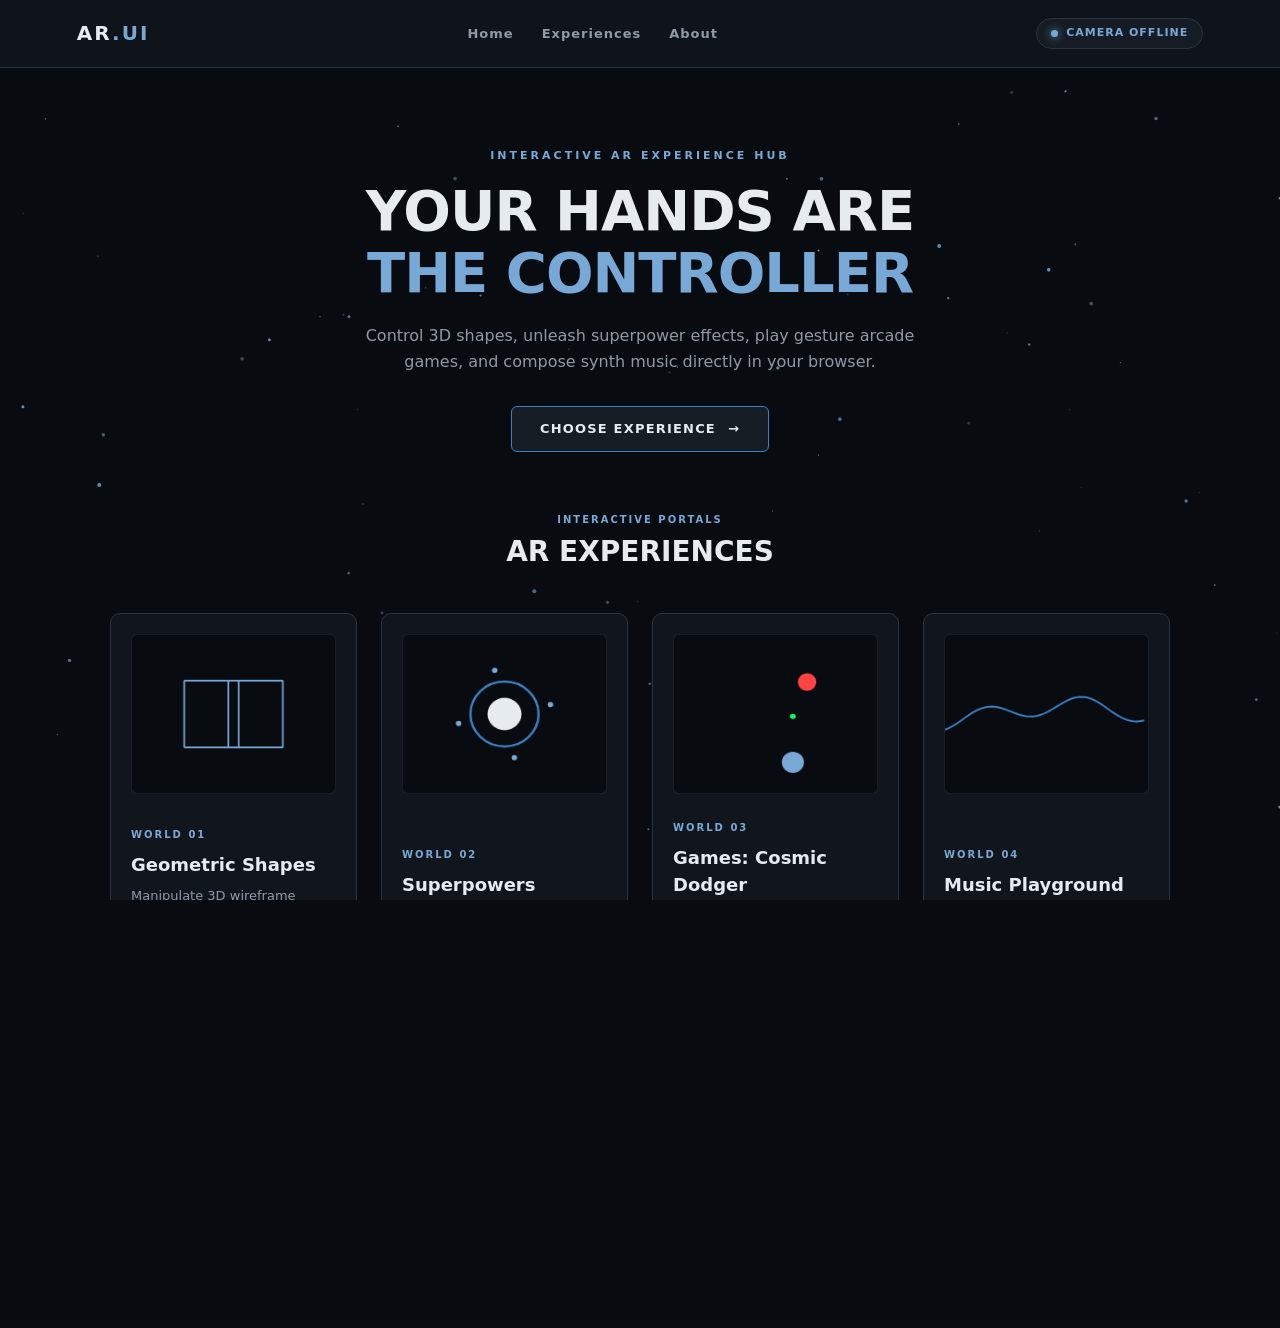
==== commit 142e2160: "Website Building" ====
--- a/website/index.html
+++ b/website/index.html
@@ -1,206 +1,170 @@
 <!DOCTYPE html>
 <html lang="en">
+
 <head>
     <meta charset="UTF-8">
     <meta name="viewport" content="width=device-width, initial-scale=1.0">
-    <title>AR.UI</title>
+    <title>AR.UI — Browser AR Experience Hub</title>
     <link rel="stylesheet" href="style.css">
+</head>
 
-</head>
 <body>
 
+    <!-- Background Procedural Canvas -->
+    <canvas id="bg-canvas" aria-hidden="true"></canvas>
+
+    <!-- Top Navigation Header -->
     <header class="navbar">
+        <a href="index.html" class="logo">
+            AR<span>.UI</span>
+        </a>
 
-    <div class="logo">
-        AR<span>.UI</span>
-    </div>
+        <nav>
+            <a href="#home">Home</a>
+            <a href="#modes">Experiences</a>
+            <a href="#about">About</a>
+        </nav>
 
-    <nav>
-        <a href="#home">Home</a>
-        <a href="#modes">Modes</a>
-        <a href="#about">About</a>
-    </nav>
-
-    <button class="start-btn">
-        Start
-    </button>
-
+        <div class="nav-status" id="nav-telemetry">
+            <span class="status-dot"></span>
+            CAMERA OFFLINE
+        </div>
     </header>
 
-    <section class="hero" id="home">
 
-    <div class="hero-content">
+    <!-- Main Experience Hub -->
+    <main class="space-world" id="home">
 
-        <p class="hero-label">
-            HAND TRACKING • AUGMENTED REALITY
-        </p>
+        <!-- Hero Section -->
+        <section class="hero">
+            <div class="hero-content">
+                <p class="hero-label">INTERACTIVE AR EXPERIENCE HUB</p>
+                <h1>
+                    YOUR HANDS ARE
+                    <br>
+                    <span>THE CONTROLLER</span>
+                </h1>
 
-        <h1>
-            Your hands.
-            <br>
-            Your <span>world.</span>
-        </h1>
+                <p class="hero-text">
+                    Control 3D shapes, unleash superpower effects, play gesture arcade games, and compose synth music directly in your browser.
+                </p>
 
-        <p class="hero-text">
-            Interact with shapes, powers, games and music
-            using real-time hand gestures.
-        </p>
+                <a href="#modes" class="hero-start">
+                    CHOOSE EXPERIENCE
+                    <span>→</span>
+                </a>
+            </div>
+        </section>
 
-        <button class="hero-start">
-            Enter AR Experience
-        </button>
 
-    </div>
+        <!-- Mode Selection Portals -->
+        <section class="modes" id="modes">
+            <div class="mode-title">
+                <p>INTERACTIVE PORTALS</p>
+                <h2>AR EXPERIENCES</h2>
+            </div>
 
-    <div class="hero-visual">
+            <div class="mode-grid">
 
-        <div class="ar-circle">
-            <div class="ar-core">
-                AR
+                <!-- World 01: Geometric -->
+                <article class="mode-card geometric-mode">
+                    <div class="mode-visual">
+                        <canvas class="preview-canvas" id="preview-geo" width="220" height="180"></canvas>
+                    </div>
+
+                    <div class="mode-info">
+                        <span>WORLD 01</span>
+                        <h3>Geometric Shapes</h3>
+                        <p>Manipulate 3D wireframe cubes, pyramids, HUD shields, and electric arcs with your hands.</p>
+                        <a href="geometric.html" class="mode-btn">
+                            Enter Experience <span>→</span>
+                        </a>
+                    </div>
+                </article>
+
+
+                <!-- World 02: Superpowers -->
+                <article class="mode-card superpowers-mode">
+                    <div class="mode-visual">
+                        <canvas class="preview-canvas" id="preview-powers" width="220" height="180"></canvas>
+                    </div>
+
+                    <div class="mode-info">
+                        <span>WORLD 02</span>
+                        <h3>Superpowers</h3>
+                        <p>Charge fireballs, shoot Spider-Man web cables, and open plasma energy portals.</p>
+                        <a href="superpowers.html" class="mode-btn">
+                            Enter Experience <span>→</span>
+                        </a>
+                    </div>
+                </article>
+
+
+                <!-- World 03: Games -->
+                <article class="mode-card games-mode">
+                    <div class="mode-visual">
+                        <canvas class="preview-canvas" id="preview-games" width="220" height="180"></canvas>
+                    </div>
+
+                    <div class="mode-info">
+                        <span>WORLD 03</span>
+                        <h3>Games: Cosmic Dodger</h3>
+                        <p>Steer player ship with hand tracking, shoot lasers with pinch, and trigger EMP blasts.</p>
+                        <a href="games.html" class="mode-btn">
+                            Enter Experience <span>→</span>
+                        </a>
+                    </div>
+                </article>
+
+
+                <!-- World 04: Music -->
+                <article class="mode-card music-mode">
+                    <div class="mode-visual">
+                        <canvas class="preview-canvas" id="preview-music" width="220" height="180"></canvas>
+                    </div>
+
+                    <div class="mode-info">
+                        <span>WORLD 04</span>
+                        <h3>Music Playground</h3>
+                        <p>Trigger Web Audio synthesizer notes and modulate frequency visualizer waves with gestures.</p>
+                        <a href="music.html" class="mode-btn">
+                            Enter Experience <span>→</span>
+                        </a>
+                    </div>
+                </article>
+
             </div>
+        </section>
+
+
+        <!-- Camera System Explanation -->
+        <section class="camera-launch">
+            <div class="camera-icon">✋</div>
+            <div>
+                <span>CAMERA-BASED HAND TRACKING</span>
+                <p>Zero software installation. Uses browser MediaPipe WASM GPU acceleration for real-time tracking.</p>
+            </div>
+        </section>
+
+    </main>
+
+
+    <!-- Footer -->
+    <footer id="about">
+        <div class="footer-logo">
+            AR<span>.UI</span>
         </div>
+        <div class="footer-text">
+            BROWSER-BASED HAND TRACKING PLATFORM
+        </div>
+        <div class="footer-credit">
+            © 2026 AR.UI • Interactive AR Platform
+        </div>
+    </footer>
 
-    </div>
-
- </section>
-
-   <section class="modes" id="modes">
-
-    <div class="mode-title">
-        <p>CHOOSE YOUR WORLD</p>
-        <h2>AR EXPERIENCES</h2>
-    </div>
-
-    <div class="mode-card geometric-mode">
-
-        <div class="mode-graphic">
-            <div class="shape shape-one"></div>
-            <div class="shape shape-two"></div>
-            <div class="shape shape-three"></div>
-        </div>
-
-        <div class="mode-info">
-
-            <span>WORLD 01</span>
-
-            <h3>Geometric Shapes</h3>
-
-            <p>
-                Manipulate floating shapes and build your own
-                spatial world with hand gestures.
-            </p>
-
-            <button class="mode-btn">
-                Enter World
-            </button>
-
-        </div>
-
-    </div>
-
-   </section>
-
-   <section class="mode-card superpowers-mode">
-
-    <div class="mode-graphic">
-
-        <div class="power-orbit"></div>
-
-        <div class="power-core">
-            <span>SP</span>
-        </div>
-
-        <div class="power-ring"></div>
-
-    </div>
-
-    <div class="mode-info">
-
-        <span>WORLD 02</span>
-
-        <h3>Superpowers</h3>
-
-        <p>
-            Turn your hand gestures into powerful abilities
-            and cinematic energy effects.
-        </p>
-
-        <button class="mode-btn">
-            Enter World
-        </button>
-
-    </div>
-
-    </section>
-
-    <section class="mode-card games-mode">
-
-    <div class="mode-graphic">
-
-        <div class="game-grid"></div>
-
-        <div class="game-orb game-orb-one"></div>
-        <div class="game-orb game-orb-two"></div>
-
-        <div class="game-symbol">
-            +
-        </div>
-
-    </div>
-
-    <div class="mode-info">
-
-        <span>WORLD 03</span>
-
-        <h3>Games</h3>
-
-        <p>
-            Play interactive mini-games where your hands
-            become the controller.
-        </p>
-
-        <button class="mode-btn">
-            Enter World
-        </button>
-
-    </div>
-
-</section>
-
-<section class="mode-card music-mode">
-
-    <div class="mode-graphic">
-
-        <div class="music-wave wave-one"></div>
-        <div class="music-wave wave-two"></div>
-        <div class="music-wave wave-three"></div>
-
-        <div class="music-core">
-            ♪
-        </div>
-
-    </div>
-
-    <div class="mode-info">
-
-        <span>WORLD 04</span>
-
-        <h3>Music</h3>
-
-        <p>
-            Control sound, rhythm and visual reactions
-            through expressive hand movements.
-        </p>
-
-        <button class="mode-btn">
-            Enter World
-        </button>
-
-    </div>
-
-</section>
 
     <script src="script.js"></script>
-    
+
 </body>
+
 </html>
--- a/website/style.css
+++ b/website/style.css
@@ -1,1722 +1,636 @@
 /* =========================================================
-   AR.UI — Cosmic Game Experience
-   ========================================================= */
-
-/* -------------------------
-   Global Reset
-------------------------- */
-
-* {
+   AR.UI — RESTRAINED COSMIC GAME DESIGN SYSTEM
+   Palette: #080B10, #11161D, #171D25, #2A3440, #E6EBF0, #8E9AA8, #3B82C4, #78A9D6
+   ========================================================= */
+
+:root {
+    --bg-primary: #080B10;
+    --bg-surface: #11161D;
+    --bg-card: #171D25;
+    --border-subtle: #2A3440;
+    --text-primary: #E6EBF0;
+    --text-secondary: #8E9AA8;
+    --accent-blue: #3B82C4;
+    --accent-light: #78A9D6;
+    --accent-green: #00ff66;
+    --accent-red: #ff2255;
+    --radius: 10px;
+    --font-main: system-ui, -apple-system, BlinkMacSystemFont, "Segoe UI", Roboto, sans-serif;
+}
+
+*, *::before, *::after {
+    box-sizing: border-box;
     margin: 0;
     padding: 0;
-    box-sizing: border-box;
-}
-
-html {
-    scroll-behavior: smooth;
-}
-
-body {
-    min-height: 100vh;
-
-    background:
-        radial-gradient(
-            circle at 50% 15%,
-            #182533 0%,
-            #0B1017 35%,
-            #080B10 75%
-        );
-
-    color: #E6EBF0;
-
-    font-family: Arial, sans-serif;
-
+}
+
+html, body {
+    width: 100%;
+    height: 100%;
     overflow-x: hidden;
-}
-
-
-/* =========================================================
-   COSMIC BACKGROUND
-   ========================================================= */
-
-body::before {
-    content: "";
-
+    background-color: var(--bg-primary);
+    color: var(--text-primary);
+    font-family: var(--font-main);
+    line-height: 1.5;
+    -webkit-font-smoothing: antialiased;
+}
+
+#bg-canvas {
     position: fixed;
-    inset: 0;
-
+    top: 0;
+    left: 0;
+    width: 100vw;
+    height: 100vh;
     pointer-events: none;
-
-    background-image:
-        radial-gradient(
-            circle,
-            rgba(230, 235, 240, 0.38) 1px,
-            transparent 1px
-        ),
-        radial-gradient(
-            circle,
-            rgba(120, 169, 214, 0.22) 1px,
-            transparent 1px
-        );
-
-    background-size:
-        90px 90px,
-        150px 150px;
-
-    background-position:
-        20px 30px,
-        70px 80px;
-
-    opacity: 0.28;
-
-    animation: star-drift 20s linear infinite;
-
     z-index: 0;
 }
 
-@keyframes star-drift {
-    from {
-        background-position:
-            20px 30px,
-            70px 80px;
-    }
-
-    to {
-        background-position:
-            110px 120px,
-            -80px -70px;
-    }
-}
-
-
-/* =========================================================
-   NAVBAR
+/* =========================================================
+   TOP NAVIGATION BAR
    ========================================================= */
 
 .navbar {
-    height: 72px;
-
-    padding: 0 50px;
-
-    display: flex;
-    align-items: center;
-    justify-content: space-between;
-
     position: relative;
     z-index: 10;
-
-    background: rgba(8, 11, 16, 0.88);
-
-    border-bottom: 1px solid #263342;
-
-    backdrop-filter: blur(10px);
-}
-
-
-/* Logo */
+    display: flex;
+    align-items: center;
+    justify-content: space-between;
+    padding: 18px 6%;
+    background: rgba(17, 22, 29, 0.85);
+    backdrop-filter: blur(12px);
+    border-bottom: 1px solid var(--border-subtle);
+}
 
 .logo {
-    color: #E6EBF0;
-
-    font-size: 24px;
-    font-weight: 800;
-
-    letter-spacing: 2px;
-
-    text-transform: uppercase;
-}
-
-.logo span {
-    color: #78A9D6;
-}
-
-
-/* Navigation */
-
-.navbar nav {
-    display: flex;
-    gap: 32px;
-}
-
-.navbar nav a {
-    color: #8E9AA8;
-
-    text-decoration: none;
-
-    font-size: 14px;
-    font-weight: 600;
-
-    transition:
-        color 0.25s ease,
-        transform 0.25s ease;
-}
-
-.navbar nav a:hover {
-    color: #78A9D6;
-    transform: translateY(-1px);
-}
-
-
-/* Start Button */
-
-.start-btn {
-    padding: 11px 22px;
-
-    background: #3B82C4;
-
-    color: #FFFFFF;
-
-    border: 1px solid #78A9D6;
-
-    border-radius: 6px;
-
-    font-size: 14px;
-    font-weight: 700;
-
-    cursor: pointer;
-
-    transition:
-        background 0.25s ease,
-        transform 0.25s ease,
-        box-shadow 0.25s ease;
-}
-
-.start-btn:hover {
-    background: #4D91C9;
-
-    transform: translateY(-2px);
-
-    box-shadow:
-        0 8px 24px rgba(59, 130, 196, 0.18);
-}
-
-
-/* =========================================================
-   HERO
-   ========================================================= */
-
-.hero {
-    min-height: calc(100vh - 72px);
-
-    display: grid;
-
-    grid-template-columns: 1fr 1fr;
-
-    align-items: center;
-
-    gap: 60px;
-
-    padding: 60px 8%;
-
-    position: relative;
-
-    z-index: 1;
-}
-
-.hero-content {
-    max-width: 560px;
-}
-
-
-/* Label */
-
-.hero-label {
-    margin-bottom: 22px;
-
-    color: #78A9D6;
-
-    font-size: 12px;
-    font-weight: 700;
-
-    letter-spacing: 2px;
-}
-
-
-/* Heading */
-
-.hero h1 {
-    color: #E6EBF0;
-
-    font-size: clamp(52px, 7vw, 92px);
-
-    line-height: 0.95;
-
-    font-weight: 800;
-
-    letter-spacing: -3px;
-}
-
-.hero h1 span {
-    color: #78A9D6;
-}
-
-
-/* Description */
-
-.hero-text {
-    max-width: 500px;
-
-    margin-top: 28px;
-
-    color: #8E9AA8;
-
-    font-size: 17px;
-
-    line-height: 1.7;
-}
-
-
-/* Hero Button */
-
-.hero-start {
-    margin-top: 34px;
-
-    padding: 14px 28px;
-
-    background: transparent;
-
-    color: #E6EBF0;
-
-    border: 1px solid #3B82C4;
-
-    border-radius: 6px;
-
-    font-size: 14px;
-    font-weight: 700;
-
-    letter-spacing: 0.5px;
-
-    cursor: pointer;
-
-    transition:
-        background 0.25s ease,
-        color 0.25s ease,
-        transform 0.25s ease,
-        box-shadow 0.25s ease;
-}
-
-.hero-start:hover {
-    background: #3B82C4;
-
-    color: #FFFFFF;
-
-    transform: translateY(-2px);
-
-    box-shadow:
-        0 10px 28px rgba(59, 130, 196, 0.18);
-}
-
-
-/* =========================================================
-   HERO COSMIC VISUAL
-   ========================================================= */
-
-.hero-visual {
-    min-height: 420px;
-
-    display: flex;
-
-    align-items: center;
-    justify-content: center;
-
-    position: relative;
-
-    perspective: 900px;
-}
-
-
-/* Large orbital ring */
-
-.hero-visual::before {
-    content: "";
-
-    position: absolute;
-
-    width: 430px;
-    height: 430px;
-
-    border: 1px solid rgba(120, 169, 214, 0.18);
-
-    border-radius: 50%;
-
-    transform:
-        rotateX(62deg)
-        rotateZ(-18deg);
-
-    box-shadow:
-        0 0 80px rgba(59, 130, 196, 0.08),
-        inset 0 0 80px rgba(59, 130, 196, 0.04);
-
-    pointer-events: none;
-}
-
-
-/* Secondary ring */
-
-.hero-visual::after {
-    content: "";
-
-    position: absolute;
-
-    width: 300px;
-    height: 300px;
-
-    border: 1px solid rgba(142, 154, 168, 0.25);
-
-    border-radius: 50%;
-
-    transform: rotate(35deg);
-
-    background:
-        radial-gradient(
-            circle,
-            rgba(59, 130, 196, 0.12),
-            transparent 65%
-        );
-
-    animation:
-        gateway-rotate 14s linear infinite;
-
-    pointer-events: none;
-}
-
-@keyframes gateway-rotate {
-    from {
-        transform: rotate(35deg);
-    }
-
-    to {
-        transform: rotate(395deg);
-    }
-}
-
-
-/* Main AR Circle */
-
-.ar-circle {
-    width: 260px;
-    height: 260px;
-
-    position: relative;
-
-    display: flex;
-
-    align-items: center;
-    justify-content: center;
-
-    border: 1px solid rgba(120, 169, 214, 0.45);
-
-    border-radius: 50%;
-
-    background:
-        radial-gradient(
-            circle at 50% 50%,
-            rgba(120, 169, 214, 0.18) 0 2px,
-            transparent 3px
-        ),
-        radial-gradient(
-            circle at 25% 30%,
-            rgba(230, 235, 240, 0.5) 0 1px,
-            transparent 2px
-        ),
-        radial-gradient(
-            circle at 75% 65%,
-            rgba(120, 169, 214, 0.45) 0 1px,
-            transparent 2px
-        ),
-        radial-gradient(
-            circle,
-            #24384D 0%,
-            #111A24 35%,
-            #080B10 72%
-        );
-
-    background-size:
-        100% 100%,
-        70px 70px,
-        90px 90px,
-        100% 100%;
-
-    box-shadow:
-        0 0 100px rgba(59, 130, 196, 0.16),
-        inset 0 0 70px rgba(0, 0, 0, 0.8);
-}
-
-
-.ar-circle::before {
-    content: "";
-
-    position: absolute;
-
-    width: 420px;
-    height: 120px;
-
-    border: 1px solid rgba(120, 169, 214, 0.35);
-
-    border-radius: 50%;
-
-    transform: rotate(-25deg);
-
-    pointer-events: none;
-}
-
-
-.ar-circle::after {
-    content: "";
-
-    position: absolute;
-
-    width: 300px;
-    height: 80px;
-
-    border: 1px solid rgba(142, 154, 168, 0.28);
-
-    border-radius: 50%;
-
-    transform: rotate(65deg);
-
-    pointer-events: none;
-}
-
-
-/* AR Core */
-
-.ar-core {
-    width: 90px;
-    height: 90px;
-
-    position: relative;
-
-    z-index: 2;
-
-    display: flex;
-
-    align-items: center;
-    justify-content: center;
-
-    border: 1px solid #78A9D6;
-
-    border-radius: 50%;
-
-    background:
-        radial-gradient(
-            circle,
-            #3B82C4 0%,
-            #172331 35%,
-            #080B10 75%
-        );
-
-    color: #FFFFFF;
-
     font-size: 20px;
     font-weight: 800;
-
+    letter-spacing: 2px;
+    color: var(--text-primary);
+    text-decoration: none;
+}
+
+.logo span {
+    color: var(--accent-light);
+}
+
+.navbar nav {
+    display: flex;
+    align-items: center;
+    gap: 28px;
+}
+
+.navbar nav a {
+    color: var(--text-secondary);
+    text-decoration: none;
+    font-size: 13px;
+    font-weight: 600;
+    letter-spacing: 1px;
+    transition: color 0.2s ease;
+}
+
+.navbar nav a:hover {
+    color: var(--text-primary);
+}
+
+.nav-status {
+    display: inline-flex;
+    align-items: center;
+    gap: 8px;
+    padding: 6px 14px;
+    background: rgba(23, 29, 37, 0.9);
+    border: 1px solid var(--border-subtle);
+    border-radius: 20px;
+    font-size: 11px;
+    font-weight: 700;
+    letter-spacing: 1px;
+    color: var(--accent-light);
+}
+
+.status-dot {
+    width: 7px;
+    height: 7px;
+    border-radius: 50%;
+    background: var(--accent-light);
+    box-shadow: 0 0 8px var(--accent-light);
+}
+
+/* =========================================================
+   HERO SECTION
+   ========================================================= */
+
+.space-world {
+    position: relative;
+    z-index: 2;
+    padding-bottom: 60px;
+}
+
+.hero {
+    display: flex;
+    flex-direction: column;
+    align-items: center;
+    justify-content: center;
+    text-align: center;
+    padding: 80px 20px 60px;
+}
+
+.hero-content {
+    max-width: 720px;
+}
+
+.hero-label {
+    color: var(--accent-light);
+    font-size: 11px;
+    font-weight: 700;
     letter-spacing: 3px;
-
-    box-shadow:
-        0 0 35px rgba(59, 130, 196, 0.35),
-        inset 0 0 25px rgba(120, 169, 214, 0.18);
-
-    animation:
-        energy-pulse 2.2s ease-in-out infinite;
-}
-
-.ar-core::before {
-    content: "";
-
+    margin-bottom: 16px;
+}
+
+.hero h1 {
+    font-size: clamp(32px, 5.5vw, 56px);
+    font-weight: 800;
+    line-height: 1.1;
+    letter-spacing: -1px;
+    color: var(--text-primary);
+    margin-bottom: 20px;
+}
+
+.hero h1 span {
+    color: var(--accent-light);
+}
+
+.hero-text {
+    font-size: 16px;
+    color: var(--text-secondary);
+    line-height: 1.6;
+    margin: 0 auto 32px;
+    max-width: 580px;
+}
+
+.hero-start {
+    display: inline-flex;
+    align-items: center;
+    gap: 12px;
+    padding: 12px 28px;
+    background: var(--bg-card);
+    border: 1px solid var(--accent-blue);
+    border-radius: 6px;
+    color: var(--text-primary);
+    text-decoration: none;
+    font-size: 13px;
+    font-weight: 700;
+    letter-spacing: 1.2px;
+    transition: all 0.25s ease;
+}
+
+.hero-start:hover {
+    background: var(--accent-blue);
+    color: #ffffff;
+    transform: translateY(-2px);
+    box-shadow: 0 4px 20px rgba(59, 130, 196, 0.3);
+}
+
+/* =========================================================
+   MODE SELECTION & CARDS
+   ========================================================= */
+
+.modes {
+    max-width: 1100px;
+    margin: 0 auto;
+    padding: 0 20px;
+}
+
+.mode-title {
+    text-align: center;
+    margin-bottom: 40px;
+}
+
+.mode-title p {
+    font-size: 10px;
+    font-weight: 700;
+    letter-spacing: 2px;
+    color: var(--accent-light);
+}
+
+.mode-title h2 {
+    font-size: 28px;
+    font-weight: 800;
+    color: var(--text-primary);
+    margin-top: 4px;
+}
+
+.mode-grid {
+    display: grid;
+    grid-template-columns: repeat(auto-fit, minmax(240px, 1fr));
+    gap: 24px;
+}
+
+.mode-card {
+    background: var(--bg-surface);
+    border: 1px solid var(--border-subtle);
+    border-radius: var(--radius);
+    padding: 20px;
+    display: flex;
+    flex-direction: column;
+    justify-content: space-between;
+    transition: transform 0.3s ease, border-color 0.3s ease;
+}
+
+.mode-card:hover {
+    transform: translateY(-6px);
+    border-color: var(--accent-blue);
+}
+
+.mode-visual {
+    width: 100%;
+    height: 160px;
+    background: var(--bg-primary);
+    border-radius: 6px;
+    overflow: hidden;
+    display: flex;
+    align-items: center;
+    justify-content: center;
+    margin-bottom: 20px;
+    border: 1px solid rgba(42, 52, 64, 0.5);
+}
+
+.preview-canvas {
+    width: 100%;
+    height: 100%;
+    display: block;
+}
+
+.mode-info span {
+    font-size: 10px;
+    font-weight: 700;
+    letter-spacing: 2px;
+    color: var(--accent-light);
+}
+
+.mode-info h3 {
+    font-size: 18px;
+    font-weight: 700;
+    color: var(--text-primary);
+    margin: 6px 0 8px;
+}
+
+.mode-info p {
+    font-size: 13px;
+    color: var(--text-secondary);
+    line-height: 1.5;
+    margin-bottom: 20px;
+}
+
+.mode-btn {
+    display: inline-flex;
+    align-items: center;
+    gap: 8px;
+    padding: 10px 18px;
+    background: var(--bg-card);
+    border: 1px solid var(--border-subtle);
+    border-radius: 5px;
+    color: var(--text-primary);
+    text-decoration: none;
+    font-size: 12px;
+    font-weight: 700;
+    transition: all 0.25s ease;
+    cursor: pointer;
+}
+
+.mode-btn:hover {
+    border-color: var(--accent-blue);
+    background: var(--accent-blue);
+    color: #ffffff;
+}
+
+/* =========================================================
+   CAMERA LAUNCH EXPLANATION
+   ========================================================= */
+
+.camera-launch {
+    max-width: 650px;
+    margin: 50px auto 0;
+    padding: 20px 24px;
+    background: var(--bg-surface);
+    border: 1px solid var(--border-subtle);
+    border-radius: var(--radius);
+    display: flex;
+    align-items: center;
+    gap: 20px;
+}
+
+.camera-icon {
+    font-size: 28px;
+}
+
+.camera-launch span {
+    font-size: 10px;
+    font-weight: 800;
+    letter-spacing: 1.5px;
+    color: var(--accent-light);
+    display: block;
+}
+
+.camera-launch p {
+    font-size: 13px;
+    color: var(--text-secondary);
+    margin-top: 4px;
+}
+
+/* =========================================================
+   FOOTER
+   ========================================================= */
+
+footer {
+    position: relative;
+    z-index: 2;
+    padding: 24px 6%;
+    border-top: 1px solid var(--border-subtle);
+    background: var(--bg-surface);
+    display: flex;
+    align-items: center;
+    justify-content: space-between;
+    font-size: 12px;
+    color: var(--text-secondary);
+}
+
+.footer-logo {
+    font-size: 16px;
+    font-weight: 800;
+    color: var(--text-primary);
+}
+
+.footer-logo span {
+    color: var(--accent-light);
+}
+
+/* =========================================================
+   WORLD STAGE & AR PAGE UI
+   ========================================================= */
+
+.world-page {
+    min-height: 100vh;
+    background: var(--bg-primary);
+    color: var(--text-primary);
+    display: flex;
+    flex-direction: column;
+    padding: 16px 4%;
+}
+
+.world-header {
+    display: flex;
+    align-items: center;
+    justify-content: space-between;
+    margin-bottom: 16px;
+    z-index: 10;
+}
+
+.back-btn {
+    display: inline-flex;
+    align-items: center;
+    padding: 8px 16px;
+    background: var(--bg-surface);
+    border: 1px solid var(--border-subtle);
+    border-radius: 6px;
+    color: var(--accent-light);
+    text-decoration: none;
+    font-size: 13px;
+    font-weight: 600;
+    transition: all 0.2s ease;
+}
+
+.back-btn:hover {
+    border-color: var(--accent-blue);
+    color: var(--text-primary);
+}
+
+.world-title span {
+    display: block;
+    font-size: 10px;
+    letter-spacing: 2px;
+    color: var(--accent-light);
+    font-weight: 700;
+}
+
+.world-title h1 {
+    font-size: 20px;
+    font-weight: 700;
+    color: var(--text-primary);
+}
+
+.fps-badge {
+    padding: 6px 12px;
+    background: var(--bg-surface);
+    border: 1px solid var(--border-subtle);
+    border-radius: 16px;
+    color: var(--accent-green);
+    font-size: 11px;
+    font-weight: 700;
+}
+
+.world-stage {
+    position: relative;
+    width: 100%;
+    max-width: 960px;
+    margin: 0 auto;
+    aspect-ratio: 16 / 9;
+    background: var(--bg-surface);
+    border: 1px solid var(--border-subtle);
+    border-radius: var(--radius);
+    overflow: hidden;
+    box-shadow: 0 8px 32px rgba(0, 0, 0, 0.5);
+}
+
+#camera {
+    width: 100%;
+    height: 100%;
+    object-fit: cover;
+    transform: scaleX(-1);
+    display: block;
+}
+
+#ar-canvas {
     position: absolute;
-
-    width: 125px;
-    height: 125px;
-
-    border: 1px solid rgba(120, 169, 214, 0.22);
-
-    border-radius: 50%;
-
-    animation:
-        core-orbit 6s linear infinite;
-
+    top: 0;
+    left: 0;
+    width: 100%;
+    height: 100%;
     pointer-events: none;
 }
 
-@keyframes core-orbit {
-    from {
-        transform: rotate(0deg);
-    }
-
-    to {
-        transform: rotate(360deg);
-    }
-}
-
-@keyframes energy-pulse {
-
-    0%,
-    100% {
-        transform: scale(1);
-
-        box-shadow:
-            0 0 35px rgba(59, 130, 196, 0.35),
-            inset 0 0 25px rgba(120, 169, 214, 0.18);
-    }
-
-    50% {
-        transform: scale(1.06);
-
-        box-shadow:
-            0 0 55px rgba(59, 130, 196, 0.5),
-            inset 0 0 35px rgba(120, 169, 214, 0.25);
-    }
-}
-
-
-/* =========================================================
-   MODES SECTION
-   ========================================================= */
-
-/*
-   IMPORTANT:
-   The Geometric card is inside .modes,
-   while the other cards are outside it.
-
-   Therefore .modes itself must NOT add horizontal
-   padding to the Geometric card.
-*/
-
-.modes {
-    padding: 100px 0 0;
-
-    position: relative;
-
-    z-index: 1;
-}
-
-
-/* Section title aligns with cards */
-
-.mode-title {
-    margin-left: 8%;
-    margin-right: 8%;
-
-    margin-bottom: 45px;
-}
-
-.mode-title p {
-    margin-bottom: 10px;
-
-    color: #78A9D6;
-
-    font-size: 12px;
-    font-weight: 700;
-
-    letter-spacing: 2px;
-}
-
-.mode-title h2 {
-    color: #E6EBF0;
-
-    font-size: 42px;
-
-    letter-spacing: -1px;
-}
-
-
-/* =========================================================
-   ALL WORLD CARDS
-   ========================================================= */
-
-/*
-   Every world card gets EXACTLY the same:
-   - width
-   - height
-   - border
-   - radius
-   - padding
-   - grid layout
-*/
-
-.mode-card,
-.superpowers-mode,
-.games-mode,
-.music-mode {
-    width: 84%;
-    height: 360px;
-    min-height: 360px;
-
-    margin-left: 8%;
-    margin-right: 8%;
-
-    display: grid;
-
-    grid-template-columns: 1fr 1fr;
-
-    align-items: center;
-
-    gap: 40px;
-
-    padding: 45px;
-
-    position: relative;
-
-    overflow: hidden;
-
-    background:
-        linear-gradient(
-            135deg,
-            rgba(17, 22, 29, 0.92),
-            rgba(11, 16, 23, 0.88)
-        );
-
-    border: 1px solid #263342;
-
-    border-radius: 18px;
-
-    transition:
-        transform 0.35s ease,
-        border-color 0.35s ease,
-        box-shadow 0.35s ease;
-}
-
-
-/* Every card after the first */
-
-.mode-card + .mode-card,
-.superpowers-mode,
-.games-mode,
-.music-mode {
-    margin-top: 28px;
-}
-
-
-/* First Geometric card */
-
-.modes > .mode-card:first-of-type {
-    margin-top: 0;
-}
-
-
-/* Same hover border */
-
-.mode-card:hover,
-.superpowers-mode:hover,
-.games-mode:hover,
-.music-mode:hover {
-    transform: translateY(-6px);
-
-    border-color: #3B82C4;
-
-    box-shadow:
-        0 18px 50px rgba(0, 0, 0, 0.28);
-}
-
-
-/* Card atmosphere */
-
-.mode-card::before {
-    content: "";
-
+.camera-message {
     position: absolute;
-
-    width: 360px;
-    height: 360px;
-
-    top: -160px;
-    left: -100px;
-
-    border-radius: 50%;
-
-    background:
-        radial-gradient(
-            circle,
-            rgba(59, 130, 196, 0.10),
-            transparent 68%
-        );
-
+    inset: 0;
+    background: rgba(17, 22, 29, 0.95);
+    display: flex;
+    flex-direction: column;
+    align-items: center;
+    justify-content: center;
+    text-align: center;
+    padding: 30px;
+    z-index: 20;
+}
+
+.camera-message h2 {
+    font-size: 22px;
+    color: var(--text-primary);
+    margin-bottom: 8px;
+}
+
+.camera-message p {
+    color: var(--text-secondary);
+    font-size: 14px;
+    margin-bottom: 20px;
+    max-width: 420px;
+}
+
+#start-camera {
+    padding: 12px 28px;
+    background: var(--accent-blue);
+    border: none;
+    border-radius: 6px;
+    color: #ffffff;
+    font-size: 13px;
+    font-weight: 700;
+    cursor: pointer;
+    transition: all 0.25s ease;
+}
+
+#start-camera:hover {
+    background: var(--accent-light);
+    transform: translateY(-2px);
+}
+
+.gesture-guide-hud {
+    position: absolute;
+    top: 15px;
+    right: 15px;
+    width: 220px;
+    background: rgba(17, 22, 29, 0.88);
+    backdrop-filter: blur(10px);
+    border: 1px solid var(--border-subtle);
+    border-radius: 8px;
+    padding: 12px;
+    z-index: 15;
     pointer-events: none;
 }
 
-
-/* Keep the other three cards' atmosphere subtle */
-
-.superpowers-mode::before,
-.games-mode::before,
-.music-mode::before {
-    content: "";
-
-    position: absolute;
-
-    width: 360px;
-    height: 360px;
-
-    top: -160px;
-    left: -100px;
-
-    border-radius: 50%;
-
-    background:
-        radial-gradient(
-            circle,
-            rgba(59, 130, 196, 0.08),
-            transparent 68%
-        );
-
-    pointer-events: none;
-}
-
-
-/* =========================================================
-   MODE GRAPHIC
-   ========================================================= */
-
-.mode-graphic {
-    height: 270px;
-
-    display: flex;
-
-    align-items: center;
-    justify-content: center;
-
-    position: relative;
-
-    perspective: 700px;
-}
-
-.mode-graphic::before {
-    content: "";
-
-    position: absolute;
-
-    width: 230px;
-    height: 230px;
-
-    border: 1px solid rgba(120, 169, 214, 0.20);
-
-    border-radius: 50%;
-
-    transform:
-        rotateX(62deg)
-        rotateZ(-25deg);
-
-    animation:
-        graphic-orbit 12s linear infinite;
-
-    pointer-events: none;
-}
-
-.mode-graphic::after {
-    content: "";
-
-    position: absolute;
-
-    width: 170px;
-    height: 170px;
-
-    border: 1px dashed rgba(142, 154, 168, 0.20);
-
-    border-radius: 50%;
-
-    transform:
-        rotateX(65deg)
-        rotateZ(35deg);
-
-    pointer-events: none;
-}
-
-@keyframes graphic-orbit {
-    from {
-        transform:
-            rotateX(62deg)
-            rotateZ(-25deg);
-    }
-
-    to {
-        transform:
-            rotateX(62deg)
-            rotateZ(335deg);
-    }
-}
-
-
-/* =========================================================
-   GEOMETRIC SHAPES
-   ========================================================= */
-
-.shape {
-    position: absolute;
-
-    border: 1px solid #78A9D6;
-
-    background: rgba(59, 130, 196, 0.035);
-
-    transition:
-        transform 0.35s ease,
-        border-color 0.35s ease;
-}
-
-.shape-one {
-    width: 125px;
-    height: 125px;
-
-    transform:
-        rotate(45deg)
-        rotateX(55deg);
-
-    border-color: rgba(120, 169, 214, 0.7);
-
-    animation:
-        shape-float-one 5s ease-in-out infinite;
-}
-
-.shape-two {
-    width: 92px;
-    height: 92px;
-
-    border-radius: 50%;
-
-    border-color: #3B82C4;
-
-    background:
-        radial-gradient(
-            circle at 35% 30%,
-            rgba(120, 169, 214, 0.18),
-            transparent 55%
-        );
-
-    animation:
-        shape-float-two 4s ease-in-out infinite;
-}
-
-.shape-three {
-    width: 62px;
-    height: 62px;
-
-    border-color: rgba(142, 154, 168, 0.7);
-
-    transform:
-        rotate(30deg)
-        rotateX(45deg);
-
-    animation:
-        shape-float-three 4.5s ease-in-out infinite;
-}
-
-@keyframes shape-float-one {
-
-    0%,
-    100% {
-        transform:
-            rotate(45deg)
-            rotateX(55deg)
-            translateY(0);
-    }
-
-    50% {
-        transform:
-            rotate(65deg)
-            rotateX(55deg)
-            translateY(-8px);
-    }
-}
-
-@keyframes shape-float-two {
-
-    0%,
-    100% {
-        transform:
-            scale(1)
-            translateY(0);
-    }
-
-    50% {
-        transform:
-            scale(1.08)
-            translateY(-6px);
-    }
-}
-
-@keyframes shape-float-three {
-
-    0%,
-    100% {
-        transform:
-            rotate(30deg)
-            rotateX(45deg)
-            translateY(0);
-    }
-
-    50% {
-        transform:
-            rotate(50deg)
-            rotateX(45deg)
-            translateY(7px);
-    }
-}
-
-
-/* =========================================================
-   MODE INFORMATION
-   ========================================================= */
-
-.mode-info {
-    position: relative;
-
-    z-index: 2;
-
-    max-width: 480px;
-}
-
-.mode-info > span {
-    color: #78A9D6;
-
+.guide-header {
+    font-size: 9px;
+    font-weight: 800;
+    letter-spacing: 1.5px;
+    color: var(--accent-light);
+    margin-bottom: 8px;
+    border-bottom: 1px solid var(--border-subtle);
+    padding-bottom: 4px;
+}
+
+.guide-grid {
+    display: flex;
+    flex-direction: column;
+    gap: 6px;
+}
+
+.guide-item {
+    display: flex;
+    align-items: center;
+    gap: 10px;
+}
+
+.guide-icon {
+    font-size: 14px;
+    width: 20px;
+    text-align: center;
+}
+
+.guide-info {
+    display: flex;
+    flex-direction: column;
+    font-size: 10px;
+}
+
+.guide-info strong {
+    color: var(--text-primary);
+    font-weight: 600;
+}
+
+.guide-info span {
+    color: var(--text-secondary);
+    font-size: 9px;
+}
+
+.world-controls {
+    max-width: 960px;
+    margin: 16px auto 0;
+    display: flex;
+    align-items: center;
+    justify-content: space-between;
+    padding: 12px 20px;
+    background: var(--bg-surface);
+    border: 1px solid var(--border-subtle);
+    border-radius: var(--radius);
+    width: 100%;
+}
+
+.world-controls span {
     font-size: 11px;
     font-weight: 700;
-
-    letter-spacing: 2px;
-}
-
-.mode-info h3 {
-    margin-top: 12px;
-
-    color: #E6EBF0;
-
-    font-size: 32px;
-
-    line-height: 1.15;
-}
-
-.mode-info p {
-    max-width: 440px;
-
-    margin-top: 18px;
-
-    color: #8E9AA8;
-
-    font-size: 15px;
-
-    line-height: 1.7;
-}
-
-
-/* Mode Button */
-
-.mode-btn {
-    margin-top: 25px;
-
-    padding: 12px 22px;
-
-    background: transparent;
-
-    color: #E6EBF0;
-
-    border: 1px solid #3B82C4;
-
-    border-radius: 6px;
-
-    font-size: 13px;
-    font-weight: 700;
-
-    cursor: pointer;
-
-    transition:
-        background 0.25s ease,
-        transform 0.25s ease,
-        color 0.25s ease;
-}
-
-.mode-btn:hover {
-    background: #3B82C4;
-
-    color: #FFFFFF;
-
-    transform: translateY(-2px);
-}
-
-
-/* =========================================================
-   SUPERPOWERS
-   ========================================================= */
-
-.superpowers-mode {
-    background:
-        linear-gradient(
-            135deg,
-            rgba(17, 22, 29, 0.92),
-            rgba(11, 16, 23, 0.88)
-        );
-}
-
-.power-orbit {
-    width: 220px;
-    height: 220px;
-
-    position: absolute;
-
-    border: 1px solid rgba(120, 169, 214, 0.30);
-
-    border-radius: 50%;
-
-    transform:
-        rotateX(65deg)
-        rotateZ(-25deg);
-
-    animation:
-        power-orbit-spin 10s linear infinite;
-}
-
-@keyframes power-orbit-spin {
-
-    from {
-        transform:
-            rotateX(65deg)
-            rotateZ(-25deg);
-    }
-
-    to {
-        transform:
-            rotateX(65deg)
-            rotateZ(335deg);
-    }
-}
-
-.power-core {
-    width: 105px;
-    height: 105px;
-
-    position: relative;
-
-    z-index: 3;
-
-    display: flex;
-
-    align-items: center;
-    justify-content: center;
-
-    border: 1px solid #78A9D6;
-
-    border-radius: 50%;
-
-    background:
-        radial-gradient(
-            circle at 50% 45%,
-            #3B82C4 0%,
-            #24384D 28%,
-            #11161D 62%,
-            #080B10 100%
-        );
-
-    box-shadow:
-        0 0 45px rgba(59, 130, 196, 0.22),
-        inset 0 0 30px rgba(120, 169, 214, 0.12);
-
-    animation:
-        power-pulse 2.8s ease-in-out infinite;
-}
-
-.power-core span {
-    color: #E6EBF0;
-
-    font-size: 21px;
+    letter-spacing: 1.5px;
+    color: var(--text-secondary);
+}
+
+#tracking-status {
+    color: var(--accent-light);
     font-weight: 800;
-
-    letter-spacing: 3px;
-}
-
-@keyframes power-pulse {
-
-    0%,
-    100% {
-        transform: scale(1);
-    }
-
-    50% {
-        transform: scale(1.06);
-    }
-}
-
-.power-ring {
-    width: 155px;
-    height: 155px;
-
-    position: absolute;
-
-    border: 1px solid rgba(142, 154, 168, 0.25);
-
-    border-radius: 50%;
-
-    transform:
-        rotateX(62deg)
-        rotateZ(45deg);
-
-    animation:
-        power-ring-spin 7s linear infinite reverse;
-}
-
-@keyframes power-ring-spin {
-
-    from {
-        transform:
-            rotateX(62deg)
-            rotateZ(45deg);
-    }
-
-    to {
-        transform:
-            rotateX(62deg)
-            rotateZ(405deg);
-    }
-}
-
-.superpowers-mode:hover .power-core {
-    border-color: #9FC3E5;
-}
-
-.superpowers-mode:hover .power-orbit {
-    border-color: rgba(120, 169, 214, 0.45);
-}
-
-
-/* =========================================================
-   GAMES
-   ========================================================= */
-
-.games-mode {
-    background:
-        linear-gradient(
-            135deg,
-            rgba(17, 22, 29, 0.92),
-            rgba(11, 16, 23, 0.88)
-        );
-}
-
-.game-grid {
-    width: 210px;
-    height: 210px;
-
-    position: absolute;
-
-    border: 1px solid rgba(120, 169, 214, 0.28);
-
-    background-image:
-        linear-gradient(
-            rgba(120, 169, 214, 0.10) 1px,
-            transparent 1px
-        ),
-        linear-gradient(
-            90deg,
-            rgba(120, 169, 214, 0.10) 1px,
-            transparent 1px
-        );
-
-    background-size: 35px 35px;
-
-    transform:
-        perspective(500px)
-        rotateX(58deg)
-        rotateZ(-12deg);
-
-    animation:
-        game-grid-float 5s ease-in-out infinite;
-}
-
-@keyframes game-grid-float {
-
-    0%,
-    100% {
-        transform:
-            perspective(500px)
-            rotateX(58deg)
-            rotateZ(-12deg)
-            translateY(0);
-    }
-
-    50% {
-        transform:
-            perspective(500px)
-            rotateX(58deg)
-            rotateZ(-12deg)
-            translateY(-8px);
-    }
-}
-
-.game-orb {
-    position: absolute;
-
-    border-radius: 50%;
-
-    background: #3B82C4;
-
-    box-shadow:
-        0 0 20px rgba(59, 130, 196, 0.28);
-
-    z-index: 2;
-}
-
-.game-orb-one {
-    width: 16px;
-    height: 16px;
-
-    top: 58px;
-    left: calc(50% + 35px);
-}
-
-.game-orb-two {
-    width: 11px;
-    height: 11px;
-
-    bottom: 62px;
-    left: calc(50% - 65px);
-
-    background: #78A9D6;
-}
-
-.game-symbol {
-    width: 72px;
-    height: 72px;
-
-    position: relative;
-
-    z-index: 3;
-
-    display: flex;
-
-    align-items: center;
-    justify-content: center;
-
-    border: 1px solid #78A9D6;
-
-    background: #11161D;
-
-    color: #E6EBF0;
-
-    font-size: 34px;
-    font-weight: 300;
-
-    transform: rotate(45deg);
-
-    box-shadow:
-        0 0 30px rgba(59, 130, 196, 0.15);
-}
-
-.games-mode:hover .game-grid {
-    border-color: rgba(120, 169, 214, 0.42);
-}
-
-
-/* =========================================================
-   MUSIC
-   ========================================================= */
-
-.music-mode {
-    background:
-        linear-gradient(
-            135deg,
-            rgba(17, 22, 29, 0.92),
-            rgba(11, 16, 23, 0.88)
-        );
-}
-
-.music-wave {
-    position: absolute;
-
-    border: 1px solid rgba(120, 169, 214, 0.35);
-
-    border-radius: 50%;
-
-    transform: scaleX(0.42);
-
-    pointer-events: none;
-}
-
-.wave-one {
-    width: 220px;
-    height: 220px;
-
-    animation:
-        music-wave-one 3.2s ease-in-out infinite;
-}
-
-.wave-two {
-    width: 165px;
-    height: 165px;
-
-    border-color: rgba(142, 154, 168, 0.32);
-
-    animation:
-        music-wave-two 2.6s ease-in-out infinite;
-}
-
-.wave-three {
-    width: 115px;
-    height: 115px;
-
-    border-color: rgba(120, 169, 214, 0.42);
-
-    animation:
-        music-wave-three 2s ease-in-out infinite;
-}
-
-@keyframes music-wave-one {
-
-    0%,
-    100% {
-        transform:
-            scaleX(0.42)
-            scaleY(0.95);
-    }
-
-    50% {
-        transform:
-            scaleX(0.58)
-            scaleY(1.08);
-    }
-}
-
-@keyframes music-wave-two {
-
-    0%,
-    100% {
-        transform:
-            scaleX(0.42)
-            scaleY(0.9);
-    }
-
-    50% {
-        transform:
-            scaleX(0.62)
-            scaleY(1.1);
-    }
-}
-
-@keyframes music-wave-three {
-
-    0%,
-    100% {
-        transform:
-            scaleX(0.42)
-            scaleY(0.85);
-    }
-
-    50% {
-        transform:
-            scaleX(0.70)
-            scaleY(1.15);
-    }
-}
-
-.music-core {
-    width: 78px;
-    height: 78px;
-
-    position: relative;
-
-    z-index: 3;
-
-    display: flex;
-
-    align-items: center;
-    justify-content: center;
-
-    border: 1px solid #78A9D6;
-
-    border-radius: 50%;
-
-    background:
-        radial-gradient(
-            circle,
-            #24384D,
-            #11161D 65%,
-            #080B10
-        );
-
-    color: #E6EBF0;
-
-    font-size: 35px;
-
-    box-shadow:
-        0 0 35px rgba(59, 130, 196, 0.18);
-
-    animation:
-        music-core-pulse 2.4s ease-in-out infinite;
-}
-
-@keyframes music-core-pulse {
-
-    0%,
-    100% {
-        transform: scale(1);
-    }
-
-    50% {
-        transform: scale(1.08);
-    }
-}
-
-.music-mode:hover .music-core {
-    border-color: #9FC3E5;
-}
-
-
-/* =========================================================
-   TABLET
-   ========================================================= */
-
-@media (max-width: 900px) {
-
+    letter-spacing: 1.5px;
+}
+
+/* =========================================================
+   MOBILE RESPONSIVE OVERHAUL (max-width: 768px)
+   ========================================================= */
+
+@media (max-width: 768px) {
     .navbar {
-        padding: 0 30px;
+        padding: 14px 16px;
+        flex-wrap: wrap;
+        gap: 12px;
+    }
+
+    .navbar nav {
+        gap: 16px;
     }
 
     .hero {
+        padding: 40px 16px 40px;
+    }
+
+    .hero h1 {
+        font-size: 34px;
+    }
+
+    .hero-text {
+        font-size: 14px;
+    }
+
+    .mode-grid {
         grid-template-columns: 1fr;
-
-        padding:
-            70px 7%
-            90px;
-
+    }
+
+    .world-stage {
+        aspect-ratio: 4 / 3;
+    }
+
+    .gesture-guide-hud {
+        display: none;
+    }
+
+    .camera-launch {
+        flex-direction: column;
         text-align: center;
     }
 
-    .hero-content {
-        margin: 0 auto;
-    }
-
-    .hero-text {
-        margin-left: auto;
-        margin-right: auto;
-    }
-
-    .hero-visual {
-        min-height: 360px;
-    }
-
-    .mode-card,
-    .superpowers-mode,
-    .games-mode,
-    .music-mode {
-        grid-template-columns: 1fr;
-
-        height: auto;
-        min-height: 360px;
-
-        padding: 35px;
-
+    footer {
+        flex-direction: column;
+        gap: 12px;
         text-align: center;
     }
-
-    .mode-info {
-        margin: 0 auto;
-    }
-
-    .mode-info p {
-        margin-left: auto;
-        margin-right: auto;
-    }
-}
-
-
-/* =========================================================
-   MOBILE
-   ========================================================= */
-
-@media (max-width: 650px) {
-
-    .navbar {
-        height: auto;
-
-        min-height: 68px;
-
-        padding: 15px 20px;
-
-        gap: 18px;
-    }
-
-    .navbar nav {
-        display: none;
-    }
-
-    .logo {
-        font-size: 20px;
-    }
-
-    .start-btn {
-        padding: 9px 16px;
-    }
-
-
-    /* Hero */
-
-    .hero {
-        padding:
-            60px 22px
-            70px;
-    }
-
-    .hero h1 {
-        font-size: 52px;
-
-        letter-spacing: -2px;
-    }
-
-    .hero-text {
-        font-size: 15px;
-    }
-
-    .hero-visual {
-        min-height: 300px;
-    }
-
-    .hero-visual::before {
-        width: 320px;
-        height: 320px;
-    }
-
-    .hero-visual::after {
-        width: 230px;
-        height: 230px;
-    }
-
-    .ar-circle {
-        width: 210px;
-        height: 210px;
-    }
-
-    .ar-circle::before {
-        width: 320px;
-        height: 100px;
-    }
-
-    .ar-circle::after {
-        width: 240px;
-        height: 65px;
-    }
-
-    .ar-core {
-        width: 75px;
-        height: 75px;
-
-        font-size: 17px;
-    }
-
-
-    /* Modes */
-
-    .modes {
-        padding:
-            70px 0
-            80px;
-    }
-
-    .mode-title {
-        margin-left: 22px;
-        margin-right: 22px;
-    }
-
-    .mode-title h2 {
-        font-size: 34px;
-    }
-
-
-    /* All cards */
-
-    .mode-card,
-    .superpowers-mode,
-    .games-mode,
-    .music-mode {
-        width: calc(100% - 44px);
-
-        height: auto;
-        min-height: 360px;
-
-        margin-left: 22px;
-        margin-right: 22px;
-
-        grid-template-columns: 1fr;
-
-        padding: 28px 22px;
-    }
-
-
-    /* Graphics */
-
-    .mode-graphic {
-        height: 230px;
-    }
-
-    .mode-info h3 {
-        font-size: 27px;
-    }
-
-
-    /* Superpowers */
-
-    .power-orbit {
-        width: 190px;
-        height: 190px;
-    }
-
-    .power-core {
-        width: 90px;
-        height: 90px;
-    }
-
-    .power-ring {
-        width: 135px;
-        height: 135px;
-    }
-
-
-    /* Games */
-
-    .game-grid {
-        width: 180px;
-        height: 180px;
-    }
-
-    .game-symbol {
-        width: 62px;
-        height: 62px;
-
-        font-size: 29px;
-    }
-
-
-    /* Music */
-
-    .wave-one {
-        width: 190px;
-        height: 190px;
-    }
-
-    .wave-two {
-        width: 145px;
-        height: 145px;
-    }
-
-    .wave-three {
-        width: 105px;
-        height: 105px;
-    }
-
-    .music-core {
-        width: 68px;
-        height: 68px;
-
-        font-size: 30px;
-    }
-}
-
-
-/* =========================================================
-   REDUCED MOTION
-   ========================================================= */
-
-@media (prefers-reduced-motion: reduce) {
-
-    *,
-    *::before,
-    *::after {
-        animation-duration: 0.01ms !important;
-        animation-iteration-count: 1 !important;
-        scroll-behavior: auto !important;
-    }
 }
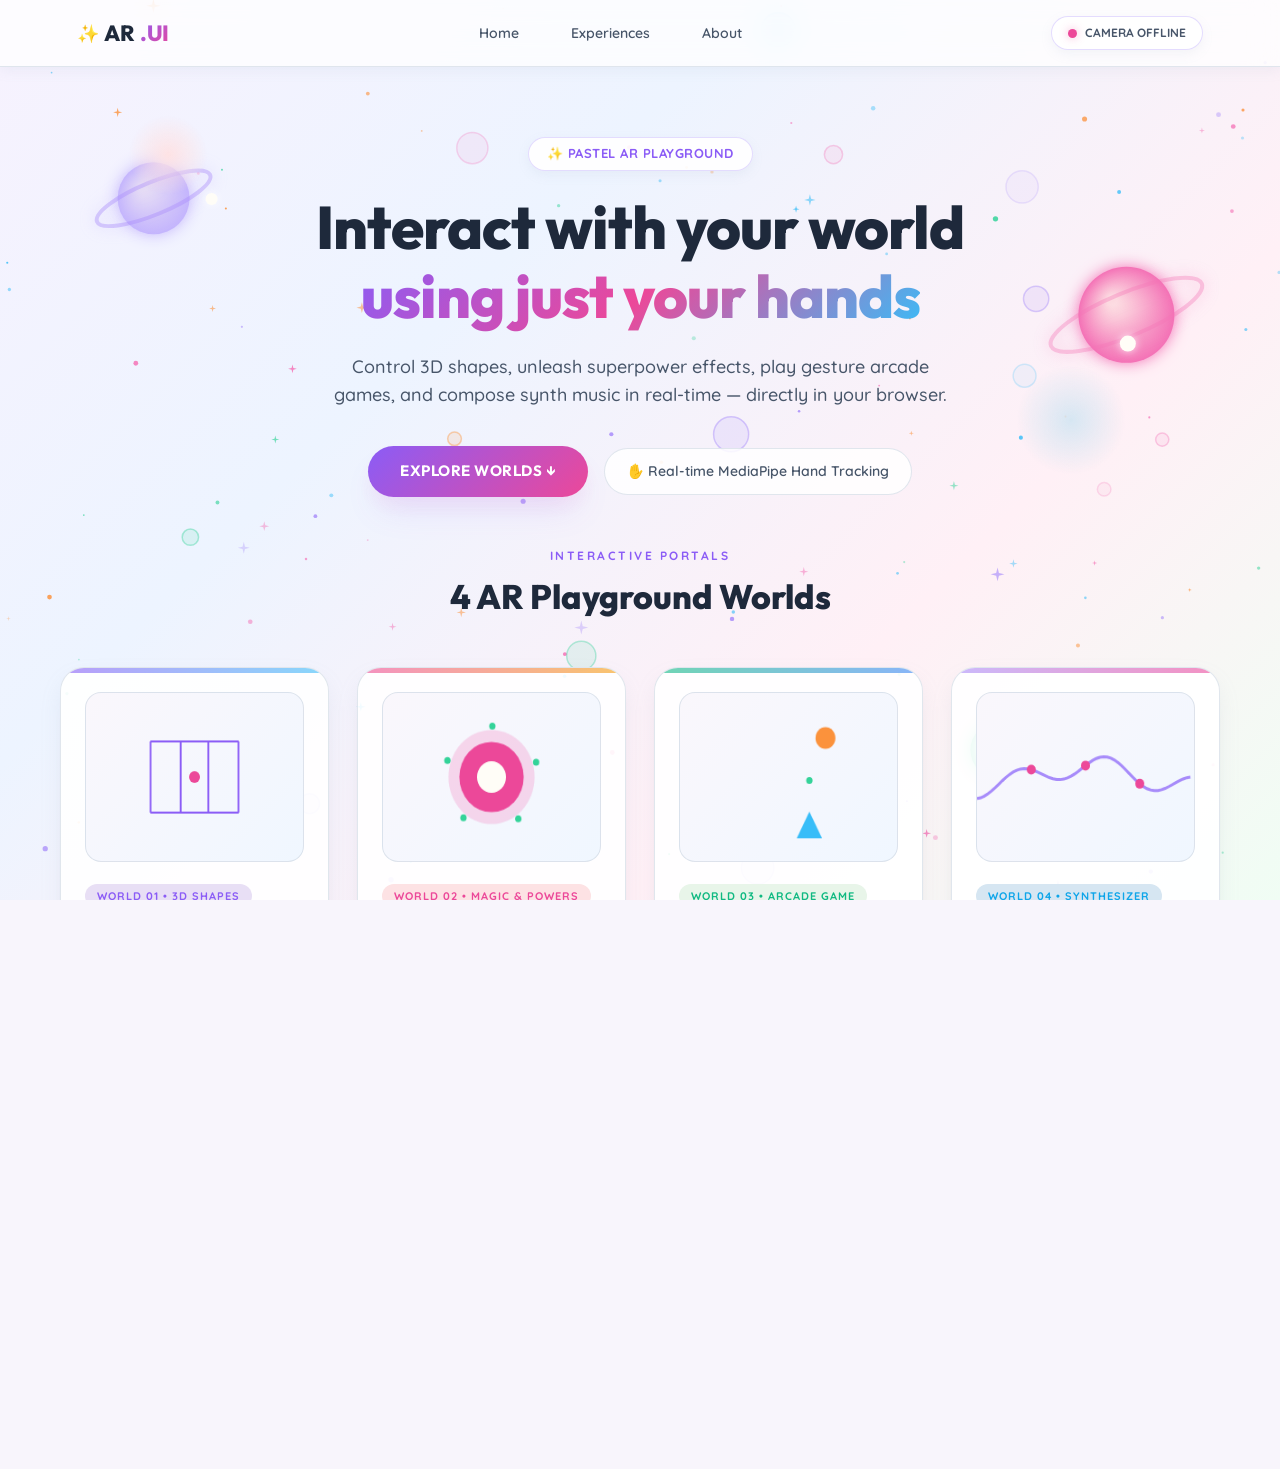
==== commit 910ec6ef: "Updated Pastel Website" ====
--- a/website/index.html
+++ b/website/index.html
@@ -4,7 +4,7 @@
 <head>
     <meta charset="UTF-8">
     <meta name="viewport" content="width=device-width, initial-scale=1.0">
-    <title>AR.UI — Browser AR Experience Hub</title>
+    <title>AR.UI — Pastel Cosmic Hand-Tracking Playground</title>
     <link rel="stylesheet" href="style.css">
 </head>
 
@@ -16,7 +16,7 @@
     <!-- Top Navigation Header -->
     <header class="navbar">
         <a href="index.html" class="logo">
-            AR<span>.UI</span>
+            <span class="logo-sparkle">✨</span> AR<span class="logo-highlight">.UI</span>
         </a>
 
         <nav>
@@ -26,7 +26,7 @@
         </nav>
 
         <div class="nav-status" id="nav-telemetry">
-            <span class="status-dot"></span>
+            <span class="status-dot offline"></span>
             CAMERA OFFLINE
         </div>
     </header>
@@ -37,22 +37,32 @@
 
         <!-- Hero Section -->
         <section class="hero">
+            <div class="hero-deco hero-deco-1"></div>
+            <div class="hero-deco hero-deco-2"></div>
+
             <div class="hero-content">
-                <p class="hero-label">INTERACTIVE AR EXPERIENCE HUB</p>
+                <div class="hero-badge">
+                    <span>✨ PASTEL AR PLAYGROUND</span>
+                </div>
+
                 <h1>
-                    YOUR HANDS ARE
+                    Interact with your world
                     <br>
-                    <span>THE CONTROLLER</span>
+                    <span class="hero-gradient-text">using just your hands</span>
                 </h1>
 
                 <p class="hero-text">
-                    Control 3D shapes, unleash superpower effects, play gesture arcade games, and compose synth music directly in your browser.
+                    Control 3D shapes, unleash superpower effects, play gesture arcade games, and compose synth music in real-time — directly in your browser.
                 </p>
 
-                <a href="#modes" class="hero-start">
-                    CHOOSE EXPERIENCE
-                    <span>→</span>
-                </a>
+                <div class="hero-actions">
+                    <a href="#modes" class="hero-start">
+                        EXPLORE WORLDS ↓
+                    </a>
+                    <div class="hero-pill-info">
+                        ✋ Real-time MediaPipe Hand Tracking
+                    </div>
+                </div>
             </div>
         </section>
 
@@ -61,7 +71,7 @@
         <section class="modes" id="modes">
             <div class="mode-title">
                 <p>INTERACTIVE PORTALS</p>
-                <h2>AR EXPERIENCES</h2>
+                <h2>4 AR Playground Worlds</h2>
             </div>
 
             <div class="mode-grid">
@@ -69,13 +79,13 @@
                 <!-- World 01: Geometric -->
                 <article class="mode-card geometric-mode">
                     <div class="mode-visual">
-                        <canvas class="preview-canvas" id="preview-geo" width="220" height="180"></canvas>
+                        <canvas class="preview-canvas" id="preview-geo" width="240" height="170"></canvas>
                     </div>
 
                     <div class="mode-info">
-                        <span>WORLD 01</span>
+                        <span class="mode-badge">WORLD 01 • 3D SHAPES</span>
                         <h3>Geometric Shapes</h3>
-                        <p>Manipulate 3D wireframe cubes, pyramids, HUD shields, and electric arcs with your hands.</p>
+                        <p>Manipulate 3D wireframe cubes, pyramids, cyber shields, energy cores, and electric arcs with your fingers.</p>
                         <a href="geometric.html" class="mode-btn">
                             Enter Experience <span>→</span>
                         </a>
@@ -86,13 +96,13 @@
                 <!-- World 02: Superpowers -->
                 <article class="mode-card superpowers-mode">
                     <div class="mode-visual">
-                        <canvas class="preview-canvas" id="preview-powers" width="220" height="180"></canvas>
+                        <canvas class="preview-canvas" id="preview-powers" width="240" height="170"></canvas>
                     </div>
 
                     <div class="mode-info">
-                        <span>WORLD 02</span>
+                        <span class="mode-badge">WORLD 02 • MAGIC & POWERS</span>
                         <h3>Superpowers</h3>
-                        <p>Charge fireballs, shoot Spider-Man web cables, and open plasma energy portals.</p>
+                        <p>Charge explosive fireballs with fists, shoot web matrices with spider pose, and open plasma portals with open palms.</p>
                         <a href="superpowers.html" class="mode-btn">
                             Enter Experience <span>→</span>
                         </a>
@@ -103,13 +113,13 @@
                 <!-- World 03: Games -->
                 <article class="mode-card games-mode">
                     <div class="mode-visual">
-                        <canvas class="preview-canvas" id="preview-games" width="220" height="180"></canvas>
+                        <canvas class="preview-canvas" id="preview-games" width="240" height="170"></canvas>
                     </div>
 
                     <div class="mode-info">
-                        <span>WORLD 03</span>
-                        <h3>Games: Cosmic Dodger</h3>
-                        <p>Steer player ship with hand tracking, shoot lasers with pinch, and trigger EMP blasts.</p>
+                        <span class="mode-badge">WORLD 03 • ARCADE GAME</span>
+                        <h3>Cosmic Dodger</h3>
+                        <p>Steer your space ship using hand position, shoot lasers with pinch gestures, and release EMP blasts to dodge obstacles.</p>
                         <a href="games.html" class="mode-btn">
                             Enter Experience <span>→</span>
                         </a>
@@ -120,13 +130,13 @@
                 <!-- World 04: Music -->
                 <article class="mode-card music-mode">
                     <div class="mode-visual">
-                        <canvas class="preview-canvas" id="preview-music" width="220" height="180"></canvas>
+                        <canvas class="preview-canvas" id="preview-music" width="240" height="170"></canvas>
                     </div>
 
                     <div class="mode-info">
-                        <span>WORLD 04</span>
+                        <span class="mode-badge">WORLD 04 • SYNTHESIZER</span>
                         <h3>Music Playground</h3>
-                        <p>Trigger Web Audio synthesizer notes and modulate frequency visualizer waves with gestures.</p>
+                        <p>Trigger Web Audio synth notes across 8 scale columns and modulate interactive frequency waves with gestures.</p>
                         <a href="music.html" class="mode-btn">
                             Enter Experience <span>→</span>
                         </a>
@@ -142,7 +152,7 @@
             <div class="camera-icon">✋</div>
             <div>
                 <span>CAMERA-BASED HAND TRACKING</span>
-                <p>Zero software installation. Uses browser MediaPipe WASM GPU acceleration for real-time tracking.</p>
+                <p>Zero software installation. Uses browser MediaPipe WASM GPU acceleration for instant real-time tracking with 100% privacy.</p>
             </div>
         </section>
 
@@ -152,13 +162,13 @@
     <!-- Footer -->
     <footer id="about">
         <div class="footer-logo">
-            AR<span>.UI</span>
+            ✨ AR<span>.UI</span>
         </div>
         <div class="footer-text">
-            BROWSER-BASED HAND TRACKING PLATFORM
+            BROWSER-BASED HAND TRACKING PLAYGROUND
         </div>
         <div class="footer-credit">
-            © 2026 AR.UI • Interactive AR Platform
+             © 2026 RITU RAI. ALL RIGHTS RESERVED.
         </div>
     </footer>
 
--- a/website/style.css
+++ b/website/style.css
@@ -1,21 +1,59 @@
 /* =========================================================
-   AR.UI — RESTRAINED COSMIC GAME DESIGN SYSTEM
-   Palette: #080B10, #11161D, #171D25, #2A3440, #E6EBF0, #8E9AA8, #3B82C4, #78A9D6
+   AR.UI — PASTEL COSMIC PLAYGROUND DESIGN SYSTEM
+   Palette: Pastel Lavender, Powder Blue, Soft Pink, Peach, Mint, Cream, White, Charcoal Text
    ========================================================= */
 
+@import url('https://fonts.googleapis.com/css2?family=Outfit:wght@500;600;700;800&family=Quicksand:wght@500;600;700&display=swap');
+
 :root {
-    --bg-primary: #080B10;
-    --bg-surface: #11161D;
-    --bg-card: #171D25;
-    --border-subtle: #2A3440;
-    --text-primary: #E6EBF0;
-    --text-secondary: #8E9AA8;
-    --accent-blue: #3B82C4;
-    --accent-light: #78A9D6;
-    --accent-green: #00ff66;
-    --accent-red: #ff2255;
-    --radius: 10px;
-    --font-main: system-ui, -apple-system, BlinkMacSystemFont, "Segoe UI", Roboto, sans-serif;
+    /* Main Background Gradients */
+    --bg-main: #f8f5fc;
+    --bg-gradient: linear-gradient(135deg, #f7f2fe 0%, #edf4ff 35%, #fff0f6 70%, #f0fdf4 100%);
+    --bg-surface: rgba(255, 255, 255, 0.88);
+    --bg-surface-solid: #ffffff;
+    --bg-card: rgba(255, 255, 255, 0.92);
+    
+    /* Pastel Palette */
+    --pastel-lavender: #E8DFF5;
+    --pastel-lavender-dark: #A78BFA;
+    --pastel-blue: #D6E6F2;
+    --pastel-sky: #38BDF8;
+    --pastel-pink: #FDE2E4;
+    --pastel-pink-dark: #F472B6;
+    --pastel-peach: #FFF1E6;
+    --pastel-peach-dark: #FB923C;
+    --pastel-mint: #E8F5E9;
+    --pastel-mint-dark: #34D399;
+    --pastel-yellow: #FEF08A;
+    --pastel-cream: #FFFDF7;
+
+    /* Functional Accents */
+    --accent-purple: #8B5CF6;
+    --accent-rose: #EC4899;
+    --accent-sky: #0EA5E9;
+    --accent-emerald: #10B981;
+    --accent-amber: #F59E0B;
+
+    /* Text Colors (High Contrast Charcoal & Slate) */
+    --text-primary: #1E293B;
+    --text-secondary: #475569;
+    --text-muted: #64748B;
+    --text-light: #94A3B8;
+
+    /* Borders & Shadows */
+    --border-subtle: rgba(203, 213, 225, 0.6);
+    --border-pastel: rgba(167, 139, 250, 0.3);
+    --shadow-sm: 0 4px 12px rgba(148, 163, 184, 0.1);
+    --shadow-md: 0 10px 25px -5px rgba(148, 163, 184, 0.18), 0 8px 10px -6px rgba(148, 163, 184, 0.1);
+    --shadow-lg: 0 20px 35px -10px rgba(139, 92, 246, 0.15), 0 10px 20px -5px rgba(244, 114, 182, 0.12);
+
+    /* Fonts & Radii */
+    --font-heading: 'Outfit', 'Quicksand', system-ui, -apple-system, sans-serif;
+    --font-body: 'Quicksand', system-ui, -apple-system, sans-serif;
+    --radius-lg: 24px;
+    --radius-md: 16px;
+    --radius-sm: 10px;
+    --radius-pill: 9999px;
 }
 
 *, *::before, *::after {
@@ -28,13 +66,17 @@
     width: 100%;
     height: 100%;
     overflow-x: hidden;
-    background-color: var(--bg-primary);
+    background: var(--bg-main);
+    background-image: var(--bg-gradient);
+    background-attachment: fixed;
     color: var(--text-primary);
-    font-family: var(--font-main);
+    font-family: var(--font-body);
+    font-size: 16px;
     line-height: 1.5;
     -webkit-font-smoothing: antialiased;
 }
 
+/* Background Procedural Canvas */
 #bg-canvas {
     position: fixed;
     top: 0;
@@ -55,63 +97,88 @@
     display: flex;
     align-items: center;
     justify-content: space-between;
-    padding: 18px 6%;
-    background: rgba(17, 22, 29, 0.85);
-    backdrop-filter: blur(12px);
+    padding: 16px 6%;
+    background: rgba(255, 255, 255, 0.75);
+    backdrop-filter: blur(14px);
+    -webkit-backdrop-filter: blur(14px);
     border-bottom: 1px solid var(--border-subtle);
+    box-shadow: var(--shadow-sm);
 }
 
 .logo {
-    font-size: 20px;
-    font-weight: 800;
-    letter-spacing: 2px;
+    display: flex;
+    align-items: center;
+    gap: 6px;
+    font-family: var(--font-heading);
+    font-size: 22px;
+    font-weight: 800;
+    letter-spacing: -0.5px;
     color: var(--text-primary);
     text-decoration: none;
 }
 
-.logo span {
-    color: var(--accent-light);
+.logo span.logo-highlight {
+    background: linear-gradient(135deg, var(--accent-purple), var(--accent-rose));
+    -webkit-background-clip: text;
+    -webkit-text-fill-color: transparent;
+}
+
+.logo-sparkle {
+    font-size: 18px;
+    animation: gentleSparkle 3s ease-in-out infinite;
+}
+
+@keyframes gentleSparkle {
+    0%, 100% { transform: scale(1) rotate(0deg); opacity: 0.9; }
+    50% { transform: scale(1.2) rotate(15deg); opacity: 1; }
 }
 
 .navbar nav {
     display: flex;
     align-items: center;
-    gap: 28px;
+    gap: 24px;
 }
 
 .navbar nav a {
     color: var(--text-secondary);
     text-decoration: none;
-    font-size: 13px;
+    font-size: 14px;
     font-weight: 600;
-    letter-spacing: 1px;
-    transition: color 0.2s ease;
+    padding: 6px 14px;
+    border-radius: var(--radius-pill);
+    transition: all 0.25s ease;
 }
 
 .navbar nav a:hover {
-    color: var(--text-primary);
+    color: var(--accent-purple);
+    background: var(--pastel-lavender);
 }
 
 .nav-status {
     display: inline-flex;
     align-items: center;
     gap: 8px;
-    padding: 6px 14px;
-    background: rgba(23, 29, 37, 0.9);
-    border: 1px solid var(--border-subtle);
-    border-radius: 20px;
-    font-size: 11px;
-    font-weight: 700;
-    letter-spacing: 1px;
-    color: var(--accent-light);
+    padding: 7px 16px;
+    background: #ffffff;
+    border: 1px solid var(--border-pastel);
+    border-radius: var(--radius-pill);
+    font-size: 12px;
+    font-weight: 700;
+    color: var(--text-secondary);
+    box-shadow: var(--shadow-sm);
 }
 
 .status-dot {
-    width: 7px;
-    height: 7px;
+    width: 9px;
+    height: 9px;
     border-radius: 50%;
-    background: var(--accent-light);
-    box-shadow: 0 0 8px var(--accent-light);
+    background: var(--accent-emerald);
+    box-shadow: 0 0 10px rgba(16, 185, 129, 0.5);
+}
+
+.status-dot.offline {
+    background: var(--accent-rose);
+    box-shadow: 0 0 10px rgba(236, 72, 153, 0.4);
 }
 
 /* =========================================================
@@ -121,7 +188,7 @@
 .space-world {
     position: relative;
     z-index: 2;
-    padding-bottom: 60px;
+    padding-bottom: 70px;
 }
 
 .hero {
@@ -130,63 +197,130 @@
     align-items: center;
     justify-content: center;
     text-align: center;
-    padding: 80px 20px 60px;
+    padding: 70px 20px 50px;
+    position: relative;
 }
 
 .hero-content {
-    max-width: 720px;
-}
-
-.hero-label {
-    color: var(--accent-light);
-    font-size: 11px;
-    font-weight: 700;
-    letter-spacing: 3px;
-    margin-bottom: 16px;
+    max-width: 780px;
+    position: relative;
+    z-index: 3;
+}
+
+.hero-badge {
+    display: inline-flex;
+    align-items: center;
+    gap: 8px;
+    padding: 6px 18px;
+    background: rgba(255, 255, 255, 0.9);
+    border: 1px solid var(--border-pastel);
+    border-radius: var(--radius-pill);
+    color: var(--accent-purple);
+    font-size: 13px;
+    font-weight: 700;
+    letter-spacing: 0.5px;
+    margin-bottom: 22px;
+    box-shadow: var(--shadow-sm);
 }
 
 .hero h1 {
-    font-size: clamp(32px, 5.5vw, 56px);
-    font-weight: 800;
-    line-height: 1.1;
+    font-family: var(--font-heading);
+    font-size: clamp(34px, 5.5vw, 60px);
+    font-weight: 800;
+    line-height: 1.15;
     letter-spacing: -1px;
     color: var(--text-primary);
-    margin-bottom: 20px;
-}
-
-.hero h1 span {
-    color: var(--accent-light);
+    margin-bottom: 22px;
+}
+
+.hero-gradient-text {
+    background: linear-gradient(135deg, #8B5CF6 0%, #EC4899 50%, #38BDF8 100%);
+    -webkit-background-clip: text;
+    -webkit-text-fill-color: transparent;
 }
 
 .hero-text {
-    font-size: 16px;
+    font-size: 18px;
     color: var(--text-secondary);
     line-height: 1.6;
-    margin: 0 auto 32px;
-    max-width: 580px;
+    margin: 0 auto 36px;
+    max-width: 620px;
+    font-weight: 500;
+}
+
+.hero-actions {
+    display: flex;
+    align-items: center;
+    justify-content: center;
+    gap: 16px;
+    flex-wrap: wrap;
 }
 
 .hero-start {
     display: inline-flex;
     align-items: center;
-    gap: 12px;
-    padding: 12px 28px;
-    background: var(--bg-card);
-    border: 1px solid var(--accent-blue);
-    border-radius: 6px;
-    color: var(--text-primary);
+    gap: 10px;
+    padding: 14px 32px;
+    background: linear-gradient(135deg, var(--accent-purple), var(--accent-rose));
+    border: none;
+    border-radius: var(--radius-pill);
+    color: #ffffff;
     text-decoration: none;
-    font-size: 13px;
-    font-weight: 700;
-    letter-spacing: 1.2px;
-    transition: all 0.25s ease;
+    font-family: var(--font-heading);
+    font-size: 15px;
+    font-weight: 700;
+    letter-spacing: 0.5px;
+    box-shadow: var(--shadow-lg);
+    transition: all 0.3s cubic-bezier(0.34, 1.56, 0.64, 1);
 }
 
 .hero-start:hover {
-    background: var(--accent-blue);
-    color: #ffffff;
-    transform: translateY(-2px);
-    box-shadow: 0 4px 20px rgba(59, 130, 196, 0.3);
+    transform: translateY(-3px) scale(1.03);
+    box-shadow: 0 25px 40px -10px rgba(139, 92, 246, 0.35);
+}
+
+.hero-pill-info {
+    display: inline-flex;
+    align-items: center;
+    gap: 8px;
+    padding: 12px 22px;
+    background: rgba(255, 255, 255, 0.85);
+    border: 1px solid var(--border-subtle);
+    border-radius: var(--radius-pill);
+    color: var(--text-secondary);
+    font-size: 14px;
+    font-weight: 600;
+}
+
+/* Procedural Decorative Floating Elements in Hero */
+.hero-deco {
+    position: absolute;
+    pointer-events: none;
+    z-index: 1;
+    border-radius: 50%;
+}
+
+.hero-deco-1 {
+    top: 10%;
+    left: 10%;
+    width: 80px;
+    height: 80px;
+    background: radial-gradient(circle, var(--pastel-pink) 0%, rgba(253, 226, 228, 0) 70%);
+    animation: floatSlow 8s ease-in-out infinite;
+}
+
+.hero-deco-2 {
+    bottom: 15%;
+    right: 12%;
+    width: 110px;
+    height: 110px;
+    background: radial-gradient(circle, var(--pastel-blue) 0%, rgba(214, 230, 242, 0) 70%);
+    animation: floatSlow 10s ease-in-out reverse infinite;
+}
+
+@keyframes floatSlow {
+    0%, 100% { transform: translateY(0) rotate(0deg); }
+    50% { transform: translateY(-16px) rotate(8deg); }
 }
 
 /* =========================================================
@@ -194,63 +328,91 @@
    ========================================================= */
 
 .modes {
-    max-width: 1100px;
+    max-width: 1200px;
     margin: 0 auto;
     padding: 0 20px;
 }
 
 .mode-title {
     text-align: center;
-    margin-bottom: 40px;
+    margin-bottom: 45px;
 }
 
 .mode-title p {
-    font-size: 10px;
-    font-weight: 700;
-    letter-spacing: 2px;
-    color: var(--accent-light);
+    font-size: 12px;
+    font-weight: 800;
+    letter-spacing: 2.5px;
+    color: var(--accent-purple);
+    text-transform: uppercase;
 }
 
 .mode-title h2 {
-    font-size: 28px;
+    font-family: var(--font-heading);
+    font-size: 34px;
     font-weight: 800;
     color: var(--text-primary);
-    margin-top: 4px;
+    margin-top: 6px;
 }
 
 .mode-grid {
     display: grid;
-    grid-template-columns: repeat(auto-fit, minmax(240px, 1fr));
-    gap: 24px;
+    grid-template-columns: repeat(auto-fit, minmax(260px, 1fr));
+    gap: 28px;
 }
 
 .mode-card {
-    background: var(--bg-surface);
+    background: var(--bg-card);
     border: 1px solid var(--border-subtle);
-    border-radius: var(--radius);
-    padding: 20px;
+    border-radius: var(--radius-lg);
+    padding: 24px;
     display: flex;
     flex-direction: column;
     justify-content: space-between;
-    transition: transform 0.3s ease, border-color 0.3s ease;
-}
+    box-shadow: var(--shadow-md);
+    transition: all 0.35s cubic-bezier(0.34, 1.56, 0.64, 1);
+    position: relative;
+    overflow: hidden;
+}
+
+.mode-card::before {
+    content: "";
+    position: absolute;
+    top: 0;
+    left: 0;
+    right: 0;
+    height: 5px;
+    background: linear-gradient(90deg, var(--pastel-lavender-dark), var(--pastel-pink-dark));
+    opacity: 0.6;
+    transition: opacity 0.3s ease;
+}
+
+.geometric-mode::before { background: linear-gradient(90deg, #8B5CF6, #38BDF8); }
+.superpowers-mode::before { background: linear-gradient(90deg, #EC4899, #F59E0B); }
+.games-mode::before { background: linear-gradient(90deg, #10B981, #3B82F6); }
+.music-mode::before { background: linear-gradient(90deg, #A78BFA, #EC4899); }
 
 .mode-card:hover {
-    transform: translateY(-6px);
-    border-color: var(--accent-blue);
+    transform: translateY(-8px);
+    box-shadow: var(--shadow-lg);
+    border-color: var(--border-pastel);
+}
+
+.mode-card:hover::before {
+    opacity: 1;
 }
 
 .mode-visual {
     width: 100%;
-    height: 160px;
-    background: var(--bg-primary);
-    border-radius: 6px;
+    height: 170px;
+    background: linear-gradient(135deg, #FAF7FC 0%, #F0F7FF 100%);
+    border-radius: var(--radius-md);
     overflow: hidden;
     display: flex;
     align-items: center;
     justify-content: center;
     margin-bottom: 20px;
-    border: 1px solid rgba(42, 52, 64, 0.5);
+    border: 1px solid var(--border-subtle);
+    position: relative;
 }
 
 .preview-canvas {
@@ -259,47 +421,62 @@
     display: block;
 }
 
-.mode-info span {
-    font-size: 10px;
-    font-weight: 700;
-    letter-spacing: 2px;
-    color: var(--accent-light);
-}
+.mode-badge {
+    display: inline-block;
+    padding: 4px 12px;
+    border-radius: var(--radius-pill);
+    font-size: 11px;
+    font-weight: 800;
+    letter-spacing: 1px;
+    text-transform: uppercase;
+    margin-bottom: 10px;
+}
+
+.geometric-mode .mode-badge { background: var(--pastel-lavender); color: var(--accent-purple); }
+.superpowers-mode .mode-badge { background: var(--pastel-pink); color: var(--accent-rose); }
+.games-mode .mode-badge { background: var(--pastel-mint); color: var(--accent-emerald); }
+.music-mode .mode-badge { background: var(--pastel-blue); color: var(--accent-sky); }
 
 .mode-info h3 {
-    font-size: 18px;
+    font-family: var(--font-heading);
+    font-size: 20px;
     font-weight: 700;
     color: var(--text-primary);
-    margin: 6px 0 8px;
+    margin-bottom: 8px;
 }
 
 .mode-info p {
-    font-size: 13px;
+    font-size: 14px;
     color: var(--text-secondary);
-    line-height: 1.5;
-    margin-bottom: 20px;
+    line-height: 1.55;
+    margin-bottom: 24px;
+    font-weight: 500;
 }
 
 .mode-btn {
     display: inline-flex;
     align-items: center;
+    justify-content: center;
     gap: 8px;
-    padding: 10px 18px;
-    background: var(--bg-card);
-    border: 1px solid var(--border-subtle);
-    border-radius: 5px;
+    padding: 12px 20px;
+    background: var(--pastel-cream);
+    border: 1px solid var(--border-pastel);
+    border-radius: var(--radius-pill);
     color: var(--text-primary);
     text-decoration: none;
-    font-size: 12px;
+    font-family: var(--font-heading);
+    font-size: 13px;
     font-weight: 700;
     transition: all 0.25s ease;
     cursor: pointer;
+    width: 100%;
 }
 
 .mode-btn:hover {
-    border-color: var(--accent-blue);
-    background: var(--accent-blue);
+    background: linear-gradient(135deg, var(--accent-purple), var(--accent-rose));
     color: #ffffff;
+    border-color: transparent;
+    box-shadow: 0 8px 20px rgba(139, 92, 246, 0.25);
 }
 
 /* =========================================================
@@ -307,33 +484,44 @@
    ========================================================= */
 
 .camera-launch {
-    max-width: 650px;
-    margin: 50px auto 0;
-    padding: 20px 24px;
-    background: var(--bg-surface);
-    border: 1px solid var(--border-subtle);
-    border-radius: var(--radius);
-    display: flex;
-    align-items: center;
-    gap: 20px;
+    max-width: 720px;
+    margin: 60px auto 0;
+    padding: 24px 30px;
+    background: rgba(255, 255, 255, 0.88);
+    border: 1px solid var(--border-pastel);
+    border-radius: var(--radius-lg);
+    box-shadow: var(--shadow-md);
+    display: flex;
+    align-items: center;
+    gap: 22px;
 }
 
 .camera-icon {
-    font-size: 28px;
+    font-size: 34px;
+    background: var(--pastel-lavender);
+    width: 60px;
+    height: 60px;
+    border-radius: 50%;
+    display: flex;
+    align-items: center;
+    justify-content: center;
+    flex-shrink: 0;
 }
 
 .camera-launch span {
-    font-size: 10px;
+    font-size: 12px;
     font-weight: 800;
     letter-spacing: 1.5px;
-    color: var(--accent-light);
+    color: var(--accent-purple);
     display: block;
+    text-transform: uppercase;
 }
 
 .camera-launch p {
-    font-size: 13px;
+    font-size: 14px;
     color: var(--text-secondary);
     margin-top: 4px;
+    line-height: 1.5;
 }
 
 /* =========================================================
@@ -343,24 +531,25 @@
 footer {
     position: relative;
     z-index: 2;
-    padding: 24px 6%;
+    padding: 30px 6%;
     border-top: 1px solid var(--border-subtle);
-    background: var(--bg-surface);
+    background: rgba(255, 255, 255, 0.85);
     display: flex;
     align-items: center;
     justify-content: space-between;
-    font-size: 12px;
+    font-size: 13px;
     color: var(--text-secondary);
 }
 
 .footer-logo {
-    font-size: 16px;
+    font-family: var(--font-heading);
+    font-size: 18px;
     font-weight: 800;
     color: var(--text-primary);
 }
 
 .footer-logo span {
-    color: var(--accent-light);
+    color: var(--accent-purple);
 }
 
 /* =========================================================
@@ -369,75 +558,126 @@
 
 .world-page {
     min-height: 100vh;
-    background: var(--bg-primary);
-    color: var(--text-primary);
     display: flex;
     flex-direction: column;
-    padding: 16px 4%;
+    padding: 20px 4%;
+    max-width: 1300px;
+    margin: 0 auto;
+    position: relative;
+    z-index: 2;
 }
 
 .world-header {
     display: flex;
     align-items: center;
     justify-content: space-between;
-    margin-bottom: 16px;
+    margin-bottom: 20px;
     z-index: 10;
+    background: rgba(255, 255, 255, 0.8);
+    backdrop-filter: blur(12px);
+    padding: 14px 24px;
+    border-radius: var(--radius-lg);
+    border: 1px solid var(--border-subtle);
+    box-shadow: var(--shadow-sm);
 }
 
 .back-btn {
     display: inline-flex;
     align-items: center;
-    padding: 8px 16px;
-    background: var(--bg-surface);
-    border: 1px solid var(--border-subtle);
-    border-radius: 6px;
-    color: var(--accent-light);
+    gap: 6px;
+    padding: 8px 18px;
+    background: #ffffff;
+    border: 1px solid var(--border-pastel);
+    border-radius: var(--radius-pill);
+    color: var(--accent-purple);
     text-decoration: none;
+    font-family: var(--font-heading);
     font-size: 13px;
-    font-weight: 600;
-    transition: all 0.2s ease;
+    font-weight: 700;
+    transition: all 0.25s ease;
+    box-shadow: var(--shadow-sm);
 }
 
 .back-btn:hover {
-    border-color: var(--accent-blue);
-    color: var(--text-primary);
+    background: var(--accent-purple);
+    color: #ffffff;
+    transform: translateX(-3px);
+}
+
+.world-title {
+    text-align: center;
 }
 
 .world-title span {
     display: block;
-    font-size: 10px;
+    font-size: 11px;
     letter-spacing: 2px;
-    color: var(--accent-light);
-    font-weight: 700;
+    color: var(--accent-purple);
+    font-weight: 800;
+    text-transform: uppercase;
 }
 
 .world-title h1 {
-    font-size: 20px;
-    font-weight: 700;
+    font-family: var(--font-heading);
+    font-size: 22px;
+    font-weight: 800;
     color: var(--text-primary);
 }
 
+.header-controls {
+    display: flex;
+    align-items: center;
+    gap: 12px;
+}
+
+.audio-btn {
+    padding: 6px 14px;
+    background: var(--pastel-lavender);
+    border: 1px solid var(--border-pastel);
+    border-radius: var(--radius-pill);
+    color: var(--accent-purple);
+    font-family: var(--font-heading);
+    font-size: 12px;
+    font-weight: 700;
+    cursor: pointer;
+    transition: all 0.2s ease;
+}
+
+.audio-btn:hover {
+    background: var(--accent-purple);
+    color: #ffffff;
+}
+
+.vol-range {
+    accent-color: var(--accent-purple);
+    cursor: pointer;
+    width: 80px;
+}
+
 .fps-badge {
-    padding: 6px 12px;
-    background: var(--bg-surface);
-    border: 1px solid var(--border-subtle);
-    border-radius: 16px;
-    color: var(--accent-green);
-    font-size: 11px;
+    padding: 6px 14px;
+    background: var(--pastel-mint);
+    border: 1px solid rgba(52, 211, 153, 0.4);
+    border-radius: var(--radius-pill);
+    color: #065F46;
+    font-family: monospace;
+    font-size: 12px;
     font-weight: 700;
 }
 
 .world-stage {
     position: relative;
     width: 100%;
-    max-width: 960px;
+    max-width: 1020px;
     margin: 0 auto;
     aspect-ratio: 16 / 9;
-    background: var(--bg-surface);
-    border: 1px solid var(--border-subtle);
-    border-radius: var(--radius);
+    background: #0f172a;
+    border: 2px solid var(--border-pastel);
+    border-radius: var(--radius-lg);
     overflow: hidden;
-    box-shadow: 0 8px 32px rgba(0, 0, 0, 0.5);
+    box-shadow: var(--shadow-lg);
+    flex: 1;
+    min-height: 480px;
 }
 
 #camera {
@@ -446,6 +686,7 @@
     object-fit: cover;
     transform: scaleX(-1);
     display: block;
+    opacity: 0.85;
 }
 
 #ar-canvas {
@@ -455,12 +696,14 @@
     width: 100%;
     height: 100%;
     pointer-events: none;
+    z-index: 2;
 }
 
 .camera-message {
     position: absolute;
     inset: 0;
-    background: rgba(17, 22, 29, 0.95);
+    background: linear-gradient(135deg, rgba(248, 245, 252, 0.95) 0%, rgba(240, 247, 255, 0.95) 100%);
+    backdrop-filter: blur(16px);
     display: flex;
     flex-direction: column;
     align-items: center;
@@ -471,144 +714,209 @@
 }
 
 .camera-message h2 {
-    font-size: 22px;
+    font-family: var(--font-heading);
+    font-size: 26px;
+    font-weight: 800;
     color: var(--text-primary);
-    margin-bottom: 8px;
+    margin-bottom: 10px;
 }
 
 .camera-message p {
     color: var(--text-secondary);
+    font-size: 15px;
+    margin-bottom: 24px;
+    max-width: 460px;
+    line-height: 1.6;
+}
+
+#start-camera {
+    padding: 14px 32px;
+    background: linear-gradient(135deg, var(--accent-purple), var(--accent-rose));
+    border: none;
+    border-radius: var(--radius-pill);
+    color: #ffffff;
+    font-family: var(--font-heading);
     font-size: 14px;
-    margin-bottom: 20px;
-    max-width: 420px;
-}
-
-#start-camera {
-    padding: 12px 28px;
-    background: var(--accent-blue);
-    border: none;
-    border-radius: 6px;
-    color: #ffffff;
-    font-size: 13px;
     font-weight: 700;
     cursor: pointer;
-    transition: all 0.25s ease;
+    box-shadow: var(--shadow-lg);
+    transition: all 0.3s cubic-bezier(0.34, 1.56, 0.64, 1);
 }
 
 #start-camera:hover {
-    background: var(--accent-light);
-    transform: translateY(-2px);
-}
-
+    transform: translateY(-2px) scale(1.04);
+    box-shadow: 0 15px 30px rgba(139, 92, 246, 0.35);
+}
+
+/* Gesture Guide HUD Overlay */
 .gesture-guide-hud {
     position: absolute;
-    top: 15px;
-    right: 15px;
-    width: 220px;
-    background: rgba(17, 22, 29, 0.88);
-    backdrop-filter: blur(10px);
-    border: 1px solid var(--border-subtle);
-    border-radius: 8px;
-    padding: 12px;
+    bottom: 20px;
+    left: 20px;
+    width: 270px;
+    background: rgba(15, 23, 42, 0.82);
+    backdrop-filter: blur(12px);
+    border: 1px solid rgba(255, 255, 255, 0.2);
+    border-radius: var(--radius-md);
+    padding: 14px;
     z-index: 15;
     pointer-events: none;
+    box-shadow: 0 10px 25px rgba(0, 0, 0, 0.3);
 }
 
 .guide-header {
-    font-size: 9px;
+    font-family: var(--font-heading);
+    font-size: 10px;
     font-weight: 800;
     letter-spacing: 1.5px;
-    color: var(--accent-light);
-    margin-bottom: 8px;
-    border-bottom: 1px solid var(--border-subtle);
-    padding-bottom: 4px;
+    color: #F472B6;
+    margin-bottom: 10px;
+    border-bottom: 1px solid rgba(255, 255, 255, 0.12);
+    padding-bottom: 6px;
+    text-transform: uppercase;
 }
 
 .guide-grid {
     display: flex;
     flex-direction: column;
-    gap: 6px;
+    gap: 8px;
+    max-height: 220px;
+    overflow-y: auto;
 }
 
 .guide-item {
     display: flex;
     align-items: center;
     gap: 10px;
+    background: rgba(255, 255, 255, 0.06);
+    padding: 6px 10px;
+    border-radius: 8px;
 }
 
 .guide-icon {
-    font-size: 14px;
-    width: 20px;
+    font-size: 18px;
+    width: 24px;
     text-align: center;
+    flex-shrink: 0;
 }
 
 .guide-info {
     display: flex;
     flex-direction: column;
+}
+
+.guide-info strong {
+    color: #FFFFFF;
+    font-size: 11px;
+    font-weight: 700;
+}
+
+.guide-info span {
+    color: #CBD5E1;
     font-size: 10px;
 }
 
-.guide-info strong {
-    color: var(--text-primary);
-    font-weight: 600;
-}
-
-.guide-info span {
-    color: var(--text-secondary);
-    font-size: 9px;
-}
-
+/* World Controls Bar */
 .world-controls {
-    max-width: 960px;
-    margin: 16px auto 0;
+    max-width: 1020px;
+    margin: 18px auto 0;
     display: flex;
     align-items: center;
     justify-content: space-between;
-    padding: 12px 20px;
-    background: var(--bg-surface);
+    padding: 14px 24px;
+    background: rgba(255, 255, 255, 0.85);
+    backdrop-filter: blur(12px);
     border: 1px solid var(--border-subtle);
-    border-radius: var(--radius);
+    border-radius: var(--radius-lg);
     width: 100%;
+    box-shadow: var(--shadow-sm);
 }
 
 .world-controls span {
-    font-size: 11px;
-    font-weight: 700;
+    font-size: 12px;
+    font-weight: 800;
     letter-spacing: 1.5px;
     color: var(--text-secondary);
+    text-transform: uppercase;
 }
 
 #tracking-status {
-    color: var(--accent-light);
+    color: var(--accent-purple);
     font-weight: 800;
     letter-spacing: 1.5px;
+    background: var(--pastel-lavender);
+    padding: 4px 14px;
+    border-radius: var(--radius-pill);
 }
 
 /* =========================================================
-   MOBILE RESPONSIVE OVERHAUL (max-width: 768px)
+   COSMIC DODGER GAME SPECIFIC HUD (games.html)
+   ========================================================= */
+
+.game-hud {
+    position: absolute;
+    top: 18px;
+    left: 18px;
+    right: 18px;
+    display: flex;
+    justify-content: space-between;
+    gap: 12px;
+    z-index: 5;
+    pointer-events: none;
+}
+
+.hud-box {
+    min-width: 100px;
+    padding: 10px 16px;
+    background: rgba(15, 23, 42, 0.82);
+    border: 1px solid rgba(255, 255, 255, 0.2);
+    border-radius: var(--radius-md);
+    backdrop-filter: blur(10px);
+    box-shadow: 0 4px 15px rgba(0, 0, 0, 0.2);
+}
+
+.hud-label {
+    display: block;
+    color: #94A3B8;
+    font-size: 10px;
+    font-weight: 800;
+    letter-spacing: 1.5px;
+    margin-bottom: 4px;
+    text-transform: uppercase;
+}
+
+.hud-value {
+    font-family: monospace;
+    font-size: 18px;
+    font-weight: 700;
+    color: #38BDF8;
+}
+
+/* =========================================================
+   RESPONSIVE DESIGN
    ========================================================= */
 
 @media (max-width: 768px) {
     .navbar {
-        padding: 14px 16px;
+        padding: 12px 16px;
         flex-wrap: wrap;
-        gap: 12px;
+        gap: 10px;
     }
 
     .navbar nav {
-        gap: 16px;
+        gap: 14px;
     }
 
     .hero {
-        padding: 40px 16px 40px;
+        padding: 45px 16px 35px;
     }
 
     .hero h1 {
-        font-size: 34px;
+        font-size: 32px;
     }
 
     .hero-text {
-        font-size: 14px;
+        font-size: 15px;
     }
 
     .mode-grid {
@@ -617,20 +925,34 @@
 
     .world-stage {
         aspect-ratio: 4 / 3;
+        min-height: 360px;
     }
 
     .gesture-guide-hud {
-        display: none;
+        width: 220px;
+        bottom: 10px;
+        left: 10px;
+        padding: 10px;
     }
 
     .camera-launch {
         flex-direction: column;
         text-align: center;
+        padding: 20px;
     }
 
     footer {
         flex-direction: column;
-        gap: 12px;
+        gap: 14px;
         text-align: center;
     }
+}
+
+/* Respect Reduced Motion */
+@media (prefers-reduced-motion: reduce) {
+    *, ::before, ::after {
+        animation-duration: 0.01ms !important;
+        animation-iteration-count: 1 !important;
+        transition-duration: 0.01ms !important;
+    }
 }
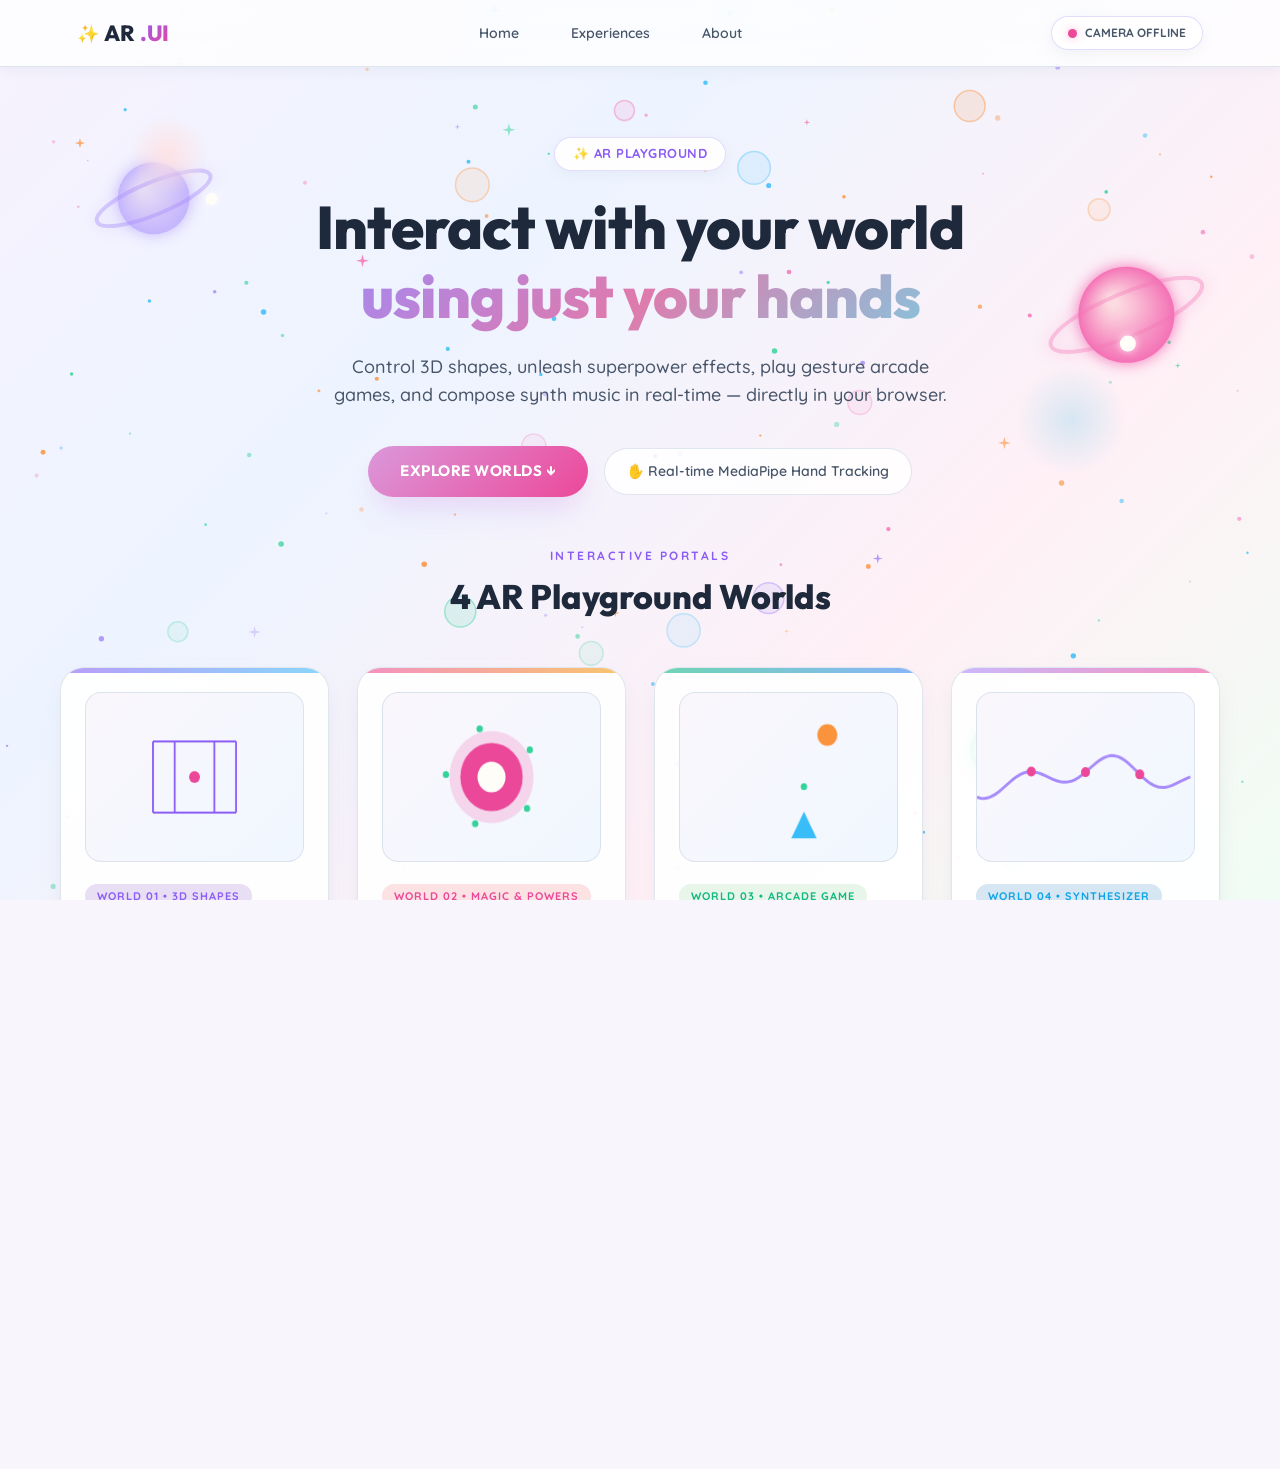
==== commit a99583a4: "Color Coordination" ====
--- a/website/index.html
+++ b/website/index.html
@@ -42,7 +42,7 @@
 
             <div class="hero-content">
                 <div class="hero-badge">
-                    <span>✨ PASTEL AR PLAYGROUND</span>
+                    <span>✨ AR PLAYGROUND</span>
                 </div>
 
                 <h1>
@@ -169,6 +169,7 @@
         </div>
         <div class="footer-credit">
              © 2026 RITU RAI. ALL RIGHTS RESERVED.
+            
         </div>
     </footer>
 
--- a/website/style.css
+++ b/website/style.css
@@ -234,7 +234,7 @@
 }
 
 .hero-gradient-text {
-    background: linear-gradient(135deg, #8B5CF6 0%, #EC4899 50%, #38BDF8 100%);
+    background: linear-gradient(135deg, #a788ee 0%, #df7aac 50%, #8ac2da 100%);
     -webkit-background-clip: text;
     -webkit-text-fill-color: transparent;
 }
@@ -261,7 +261,7 @@
     align-items: center;
     gap: 10px;
     padding: 14px 32px;
-    background: linear-gradient(135deg, var(--accent-purple), var(--accent-rose));
+    background: linear-gradient(135deg, rgb(219, 152, 219), var(--accent-rose));
     border: none;
     border-radius: var(--radius-pill);
     color: #ffffff;
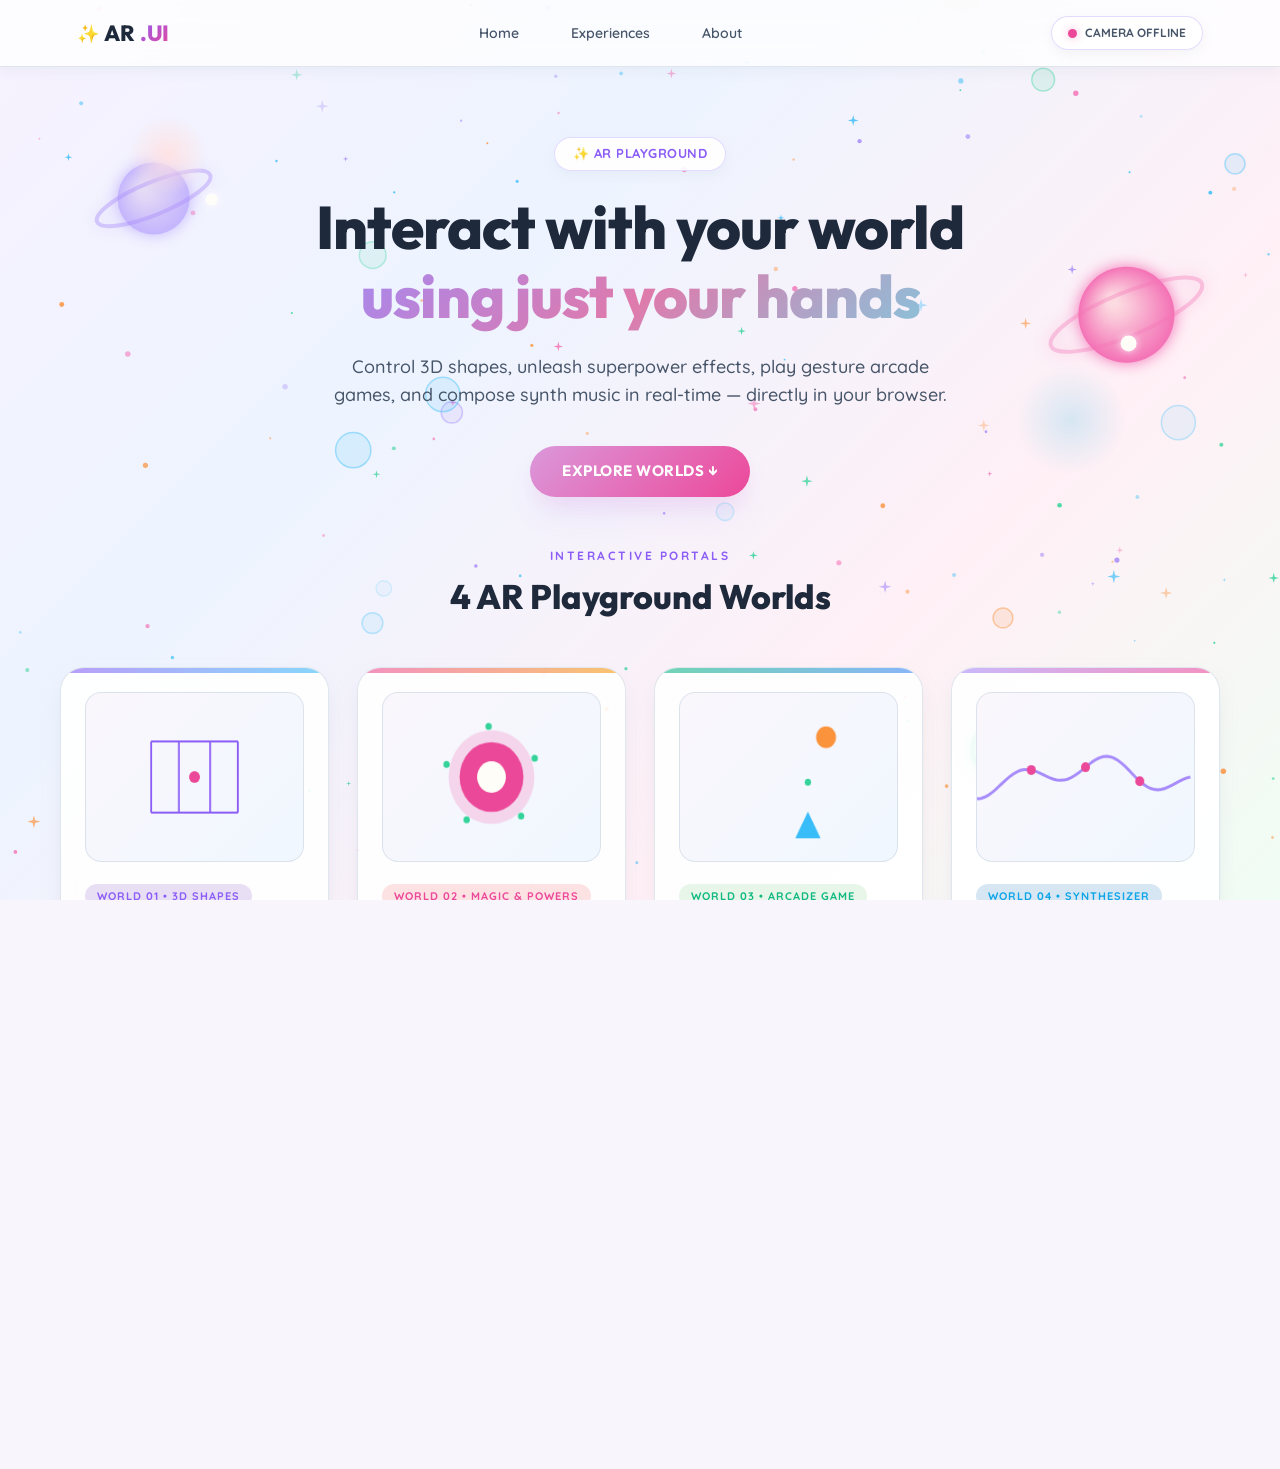
==== commit 7e93890d: "Transition while entering world" ====
--- a/website/index.html
+++ b/website/index.html
@@ -4,7 +4,7 @@
 <head>
     <meta charset="UTF-8">
     <meta name="viewport" content="width=device-width, initial-scale=1.0">
-    <title>AR.UI — Pastel Cosmic Hand-Tracking Playground</title>
+    <title>AR.UI Hand-Tracking Playground</title>
     <link rel="stylesheet" href="style.css">
 </head>
 
@@ -56,12 +56,12 @@
                 </p>
 
                 <div class="hero-actions">
-                    <a href="#modes" class="hero-start">
+                    <a href="#modes" class="hero-start" id="explore-worlds">
                         EXPLORE WORLDS ↓
                     </a>
-                    <div class="hero-pill-info">
+                    <!-- <div class="hero-pill-info">
                         ✋ Real-time MediaPipe Hand Tracking
-                    </div>
+                    </div> -->
                 </div>
             </div>
         </section>
--- a/website/style.css
+++ b/website/style.css
@@ -279,7 +279,7 @@
     box-shadow: 0 25px 40px -10px rgba(139, 92, 246, 0.35);
 }
 
-.hero-pill-info {
+/* .hero-pill-info {
     display: inline-flex;
     align-items: center;
     gap: 8px;
@@ -290,7 +290,7 @@
     color: var(--text-secondary);
     font-size: 14px;
     font-weight: 600;
-}
+} */
 
 /* Procedural Decorative Floating Elements in Hero */
 .hero-deco {
@@ -473,7 +473,7 @@
 }
 
 .mode-btn:hover {
-    background: linear-gradient(135deg, var(--accent-purple), var(--accent-rose));
+    background: linear-gradient(135deg,pink,rgb(216, 126, 216));
     color: #ffffff;
     border-color: transparent;
     box-shadow: 0 8px 20px rgba(139, 92, 246, 0.25);
@@ -955,4 +955,110 @@
         animation-iteration-count: 1 !important;
         transition-duration: 0.01ms !important;
     }
-}+}
+
+/* ------------------------------------------------------------
+   WORLD ENTRY TRANSITION
+   ------------------------------------------------------------ */
+
+body {
+    transition:
+        opacity 0.5s ease,
+        transform 0.5s ease,
+        filter 0.5s ease;
+}
+
+body.world-transitioning {
+    opacity: 0;
+    transform: scale(1.035);
+    filter: blur(5px);
+}
+
+.world-enter-active {
+    transform: scale(0.94);
+    transition: transform 0.18s ease;
+}
+
+@media (prefers-reduced-motion: reduce) {
+    body,
+    .world-enter-active {
+        transition: none;
+    }
+
+    body.world-transitioning {
+        opacity: 0;
+        transform: none;
+        filter: none;
+    }
+}
+
+/* =========================================================
+   EXPLORE WORLDS - MAIN SECTION TRANSITION
+   ========================================================= */
+
+html {
+    scroll-behavior: smooth;
+}
+
+/* Initial state of world cards */
+.world-card {
+    opacity: 0;
+    transform: translateY(45px) scale(0.96);
+    transition:
+        opacity 0.65s ease,
+        transform 0.65s cubic-bezier(0.22, 1, 0.36, 1);
+}
+
+/* Cards become visible */
+.world-card.world-card-visible {
+    opacity: 1;
+    transform: translateY(0) scale(1);
+}
+
+/* Slightly different timing for each card */
+.world-card:nth-child(1) {
+    transition-delay: 0.05s;
+}
+
+.world-card:nth-child(2) {
+    transition-delay: 0.15s;
+}
+
+.world-card:nth-child(3) {
+    transition-delay: 0.25s;
+}
+
+.world-card:nth-child(4) {
+    transition-delay: 0.35s;
+}
+
+/* Main Explore Worlds button */
+#explore-worlds {
+    transition:
+        transform 0.2s ease,
+        box-shadow 0.2s ease;
+}
+
+#explore-worlds:hover {
+    transform: translateY(-3px);
+}
+
+#explore-worlds:active {
+    transform: scale(0.95);
+}
+
+/* Reduced motion */
+@media (prefers-reduced-motion: reduce) {
+
+    html {
+        scroll-behavior: auto;
+    }
+
+    .world-card {
+        opacity: 1;
+        transform: none;
+        transition: none;
+    }
+
+}
+
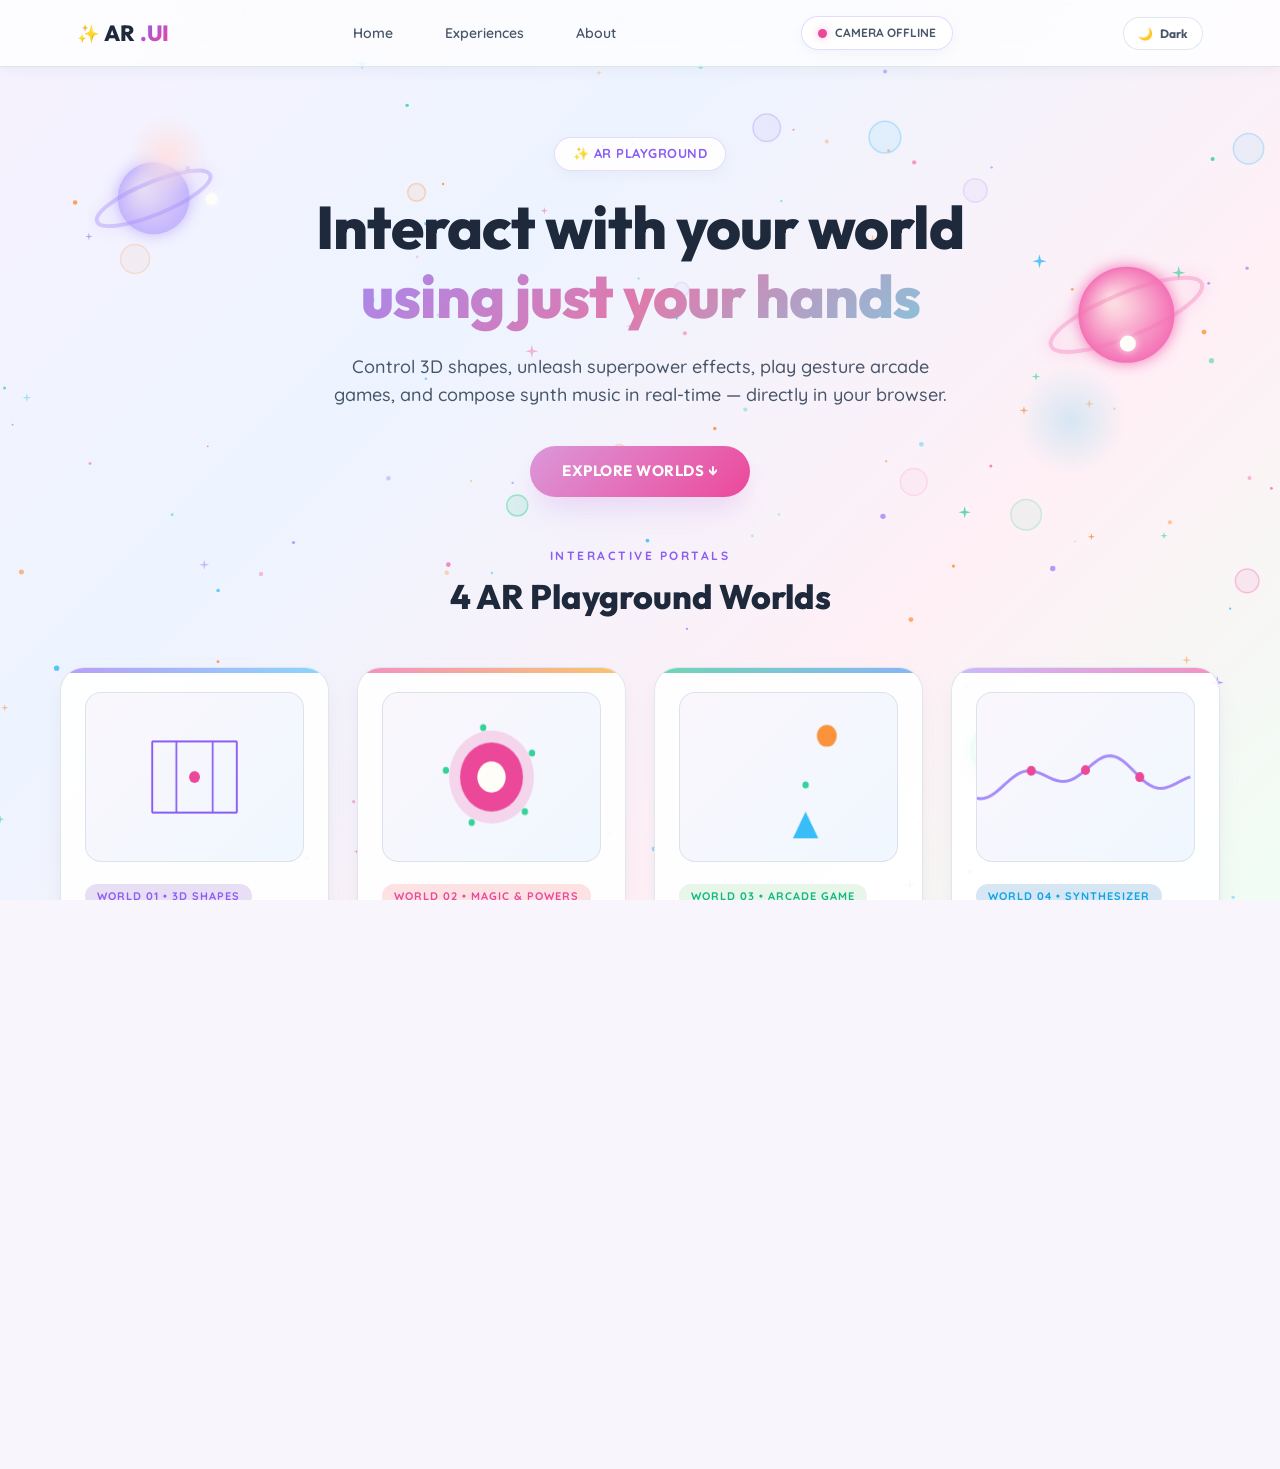
==== commit 16f563b4: "Dark Mode" ====
--- a/website/index.html
+++ b/website/index.html
@@ -29,6 +29,11 @@
             <span class="status-dot offline"></span>
             CAMERA OFFLINE
         </div>
+            <button id="theme-toggle" class="theme-toggle" type="button">
+        🌙
+        <span>Dark</span>
+    </button>
+
     </header>
 
 
--- a/website/style.css
+++ b/website/style.css
@@ -55,7 +55,57 @@
     --radius-sm: 10px;
     --radius-pill: 9999px;
 }
-
+/* =========================================================
+   DARK MODE
+   ========================================================= */
+
+body.dark-mode {
+    --bg-main: #0b1020;
+
+    --bg-gradient:
+        linear-gradient(
+            135deg,
+            #0b1020 0%,
+            #111827 35%,
+            #172033 70%,
+            #101827 100%
+        );
+
+    --bg-surface: rgba(17, 24, 39, 0.88);
+    --bg-surface-solid: #111827;
+    --bg-card: rgba(17, 24, 39, 0.92);
+
+    /* Keep pastel accents */
+    --pastel-lavender: #30284a;
+    --pastel-blue: #20394a;
+    --pastel-pink: #472d3c;
+    --pastel-peach: #493627;
+    --pastel-mint: #203d36;
+    --pastel-yellow: #4a4322;
+    --pastel-cream: #1b2433;
+
+    /* Text */
+    --text-primary: #f8fafc;
+    --text-secondary: #cbd5e1;
+    --text-muted: #94a3b8;
+    --text-light: #64748b;
+
+    /* Borders */
+    --border-subtle: rgba(148, 163, 184, 0.2);
+    --border-pastel: rgba(167, 139, 250, 0.35);
+
+    /* Shadows */
+    --shadow-sm:
+        0 4px 12px rgba(0, 0, 0, 0.25);
+
+    --shadow-md:
+        0 10px 25px -5px rgba(0, 0, 0, 0.35),
+        0 8px 10px -6px rgba(0, 0, 0, 0.25);
+
+    --shadow-lg:
+        0 20px 35px -10px rgba(0, 0, 0, 0.45),
+        0 10px 20px -5px rgba(0, 0, 0, 0.3);
+}
 *, *::before, *::after {
     box-sizing: border-box;
     margin: 0;
@@ -181,6 +231,78 @@
     box-shadow: 0 0 10px rgba(236, 72, 153, 0.4);
 }
 
+/* =========================================================
+   DARK MODE TOGGLE
+   ========================================================= */
+
+.theme-toggle {
+    display: inline-flex;
+    align-items: center;
+    justify-content: center;
+    gap: 7px;
+
+    padding: 8px 14px;
+
+    background: rgba(255, 255, 255, 0.85);
+    border: 1px solid var(--border-subtle);
+    border-radius: var(--radius-pill);
+
+    color: var(--text-secondary);
+
+    font-family: var(--font-heading);
+    font-size: 12px;
+    font-weight: 700;
+
+    cursor: pointer;
+
+    transition:
+        background 0.25s ease,
+        color 0.25s ease,
+        transform 0.2s ease,
+        border-color 0.25s ease;
+}
+
+.theme-toggle:hover {
+    transform: translateY(-2px);
+    background: var(--pastel-lavender);
+    color: var(--accent-purple);
+}
+
+.theme-toggle:active {
+    transform: scale(0.95);
+}
+
+/* Dark mode button */
+body.dark-mode .theme-toggle {
+    background: #1e293b;
+    border-color: rgba(148, 163, 184, 0.25);
+    color: #f8fafc;
+}
+
+body.dark-mode .theme-toggle:hover {
+    background: #30284a;
+    color: #e9d5ff;
+}
+
+body.dark-mode .navbar {
+    background: rgba(11, 16, 32, 0.82);
+    border-bottom-color: rgba(148, 163, 184, 0.18);
+}
+
+body.dark-mode .navbar nav a {
+    color: #cbd5e1;
+}
+
+body.dark-mode .navbar nav a:hover {
+    color: #e9d5ff;
+    background: #30284a;
+}
+
+body.dark-mode .nav-status {
+    background: #111827;
+    border-color: rgba(148, 163, 184, 0.2);
+    color: #cbd5e1;
+}
 /* =========================================================
    HERO SECTION
    ========================================================= */
@@ -1062,3 +1184,436 @@
 
 }
 
+body.dark-mode .mode-card {
+    background: rgba(17, 24, 39, 0.92);
+    border-color: rgba(148, 163, 184, 0.2);
+}
+
+body.dark-mode .mode-card:hover {
+    border-color: rgba(167, 139, 250, 0.45);
+}
+
+body.dark-mode .mode-visual {
+    background:
+        linear-gradient(
+            135deg,
+            #111827 0%,
+            #172033 100%
+        );
+
+    border-color: rgba(148, 163, 184, 0.18);
+}
+
+body.dark-mode .mode-info p {
+    color: #cbd5e1;
+}
+
+body.dark-mode .mode-btn {
+    background: #1e293b;
+    border-color: rgba(167, 139, 250, 0.3);
+    color: #f8fafc;
+}
+
+body.dark-mode .mode-btn:hover {
+    background: linear-gradient(
+        135deg,
+        #8b5cf6,
+        #ec4899
+    );
+
+    color: #ffffff;
+}
+body.dark-mode .camera-launch {
+    background: rgba(17, 24, 39, 0.9);
+    border-color: rgba(148, 163, 184, 0.2);
+}
+
+body.dark-mode footer {
+    background: rgba(11, 16, 32, 0.9);
+    border-top-color: rgba(148, 163, 184, 0.18);
+    color: #cbd5e1;
+}
+
+/* =========================================================
+   DARK MODE — WORLD PAGES
+   ========================================================= */
+
+body.dark-mode .world-stage {
+    background:
+        radial-gradient(circle at 20% 20%, rgba(139, 92, 246, 0.10), transparent 30%),
+        radial-gradient(circle at 80% 70%, rgba(59, 130, 246, 0.08), transparent 32%),
+        #0b1020;
+}
+
+body.dark-mode .world-header {
+    background: rgba(11, 16, 32, 0.82);
+    border-color: rgba(148, 163, 184, 0.18);
+}
+
+body.dark-mode .world-header h1,
+body.dark-mode .world-header h2 {
+    color: #f8fafc;
+}
+
+body.dark-mode .world-header p {
+    color: #94a3b8;
+}
+
+body.dark-mode .world-content {
+    color: #f8fafc;
+}
+
+body.dark-mode .world-panel {
+    background: rgba(17, 24, 39, 0.88);
+    border-color: rgba(148, 163, 184, 0.18);
+}
+
+body.dark-mode .world-panel p {
+    color: #cbd5e1;
+}
+
+body.dark-mode .camera-container {
+    border-color: rgba(148, 163, 184, 0.22);
+}
+
+body.dark-mode .camera-message {
+    background: rgba(17, 24, 39, 0.92);
+    color: #cbd5e1;
+    border-color: rgba(148, 163, 184, 0.18);
+}
+/* =========================================================
+   GLOBAL DARK MODE — ALL AR WORLDS
+   ========================================================= */
+
+body.dark-mode {
+    background: #070b16;
+    color: #f8fafc;
+}
+
+/* ---------------------------------------------------------
+   WORLD BACKGROUND
+   --------------------------------------------------------- */
+
+body.dark-mode .world-page {
+    background:
+        radial-gradient(
+            circle at 15% 20%,
+            rgba(139, 92, 246, 0.08),
+            transparent 28%
+        ),
+        radial-gradient(
+            circle at 85% 25%,
+            rgba(236, 72, 153, 0.07),
+            transparent 28%
+        ),
+        radial-gradient(
+            circle at 50% 90%,
+            rgba(59, 130, 246, 0.06),
+            transparent 32%
+        ),
+        #070b16;
+}
+
+/* ---------------------------------------------------------
+   TOP HEADER — ALL WORLDS
+   --------------------------------------------------------- */
+
+body.dark-mode .world-header {
+    background: rgba(8, 13, 27, 0.92);
+    border-color: rgba(148, 163, 184, 0.20);
+    color: #f8fafc;
+
+    box-shadow:
+        0 10px 30px rgba(0, 0, 0, 0.28),
+        inset 0 1px 0 rgba(255, 255, 255, 0.025);
+}
+
+body.dark-mode .world-header h1,
+body.dark-mode .world-header h2,
+body.dark-mode .world-header h3,
+body.dark-mode .world-title {
+    color: #f8fafc;
+}
+
+body.dark-mode .world-header p {
+    color: #94a3b8;
+}
+
+/* World number / category */
+body.dark-mode .world-header .world-label {
+    color: #a78bfa;
+}
+
+
+/* ---------------------------------------------------------
+   BACK TO HUB
+   --------------------------------------------------------- */
+
+body.dark-mode .back-button,
+body.dark-mode .world-header a {
+    background: #11182a;
+    border-color: rgba(167, 139, 250, 0.30);
+    color: #ddd6fe;
+}
+
+body.dark-mode .back-button:hover,
+body.dark-mode .world-header a:hover {
+    background: #1b2440;
+    border-color: rgba(167, 139, 250, 0.55);
+    color: #ffffff;
+}
+
+
+/* ---------------------------------------------------------
+   DARK MODE BUTTON
+   --------------------------------------------------------- */
+
+body.dark-mode .theme-toggle {
+    background: #111827;
+    border-color: rgba(148, 163, 184, 0.22);
+    color: #f8fafc;
+}
+
+body.dark-mode .theme-toggle:hover {
+    background: #252044;
+    border-color: rgba(167, 139, 250, 0.45);
+}
+
+
+/* ---------------------------------------------------------
+   MAIN WORLD / CAMERA AREA
+   --------------------------------------------------------- */
+
+body.dark-mode .world-stage {
+    background:
+        radial-gradient(
+            circle at 50% 50%,
+            rgba(99, 102, 241, 0.04),
+            transparent 45%
+        ),
+        #080d1c;
+
+    border-color: rgba(139, 92, 246, 0.40);
+
+    box-shadow:
+        0 18px 50px rgba(0, 0, 0, 0.30),
+        inset 0 0 50px rgba(59, 130, 246, 0.025);
+}
+
+
+/* ---------------------------------------------------------
+   CAMERA
+   --------------------------------------------------------- */
+
+body.dark-mode #camera {
+    background: #080d1c;
+}
+
+body.dark-mode #ar-canvas {
+    background: transparent;
+}
+
+
+/* ---------------------------------------------------------
+   CAMERA MESSAGE / START SCREEN
+   Applies to all worlds
+   --------------------------------------------------------- */
+
+body.dark-mode .camera-message,
+body.dark-mode #camera-message {
+    background:
+        radial-gradient(
+            circle at 50% 40%,
+            rgba(139, 92, 246, 0.045),
+            transparent 45%
+        ),
+        #080d1c;
+
+    border-color: rgba(139, 92, 246, 0.40);
+    color: #f8fafc;
+
+    box-shadow:
+        0 20px 50px rgba(0, 0, 0, 0.32),
+        inset 0 1px 0 rgba(255, 255, 255, 0.025);
+}
+
+body.dark-mode .camera-message h1,
+body.dark-mode .camera-message h2,
+body.dark-mode .camera-message h3,
+body.dark-mode #camera-message h1,
+body.dark-mode #camera-message h2,
+body.dark-mode #camera-message h3 {
+    color: #f8fafc;
+}
+
+body.dark-mode .camera-message p,
+body.dark-mode #camera-message p {
+    color: #cbd5e1;
+}
+
+
+/* ---------------------------------------------------------
+   START BUTTON — ALL WORLDS
+   --------------------------------------------------------- */
+
+body.dark-mode #start-camera,
+body.dark-mode .start-button {
+    background: linear-gradient(
+        135deg,
+        #8b5cf6,
+        #ec4899
+    );
+
+    color: #ffffff;
+    border: none;
+
+    box-shadow:
+        0 8px 25px rgba(139, 92, 246, 0.25);
+}
+
+body.dark-mode #start-camera:hover,
+body.dark-mode .start-button:hover {
+    transform: translateY(-2px);
+
+    box-shadow:
+        0 12px 30px rgba(139, 92, 246, 0.35);
+}
+
+
+/* ---------------------------------------------------------
+   BOTTOM STATUS / CONTROLLER BAR
+   FIXES THE WHITE BAR ON ALL WORLDS
+   --------------------------------------------------------- */
+
+body.dark-mode .world-controls {
+    background: rgba(8, 13, 27, 0.94);
+
+    border-color: rgba(148, 163, 184, 0.22);
+
+    color: #cbd5e1;
+
+    box-shadow:
+        0 12px 35px rgba(0, 0, 0, 0.30),
+        inset 0 1px 0 rgba(255, 255, 255, 0.025);
+}
+
+body.dark-mode .world-controls span,
+body.dark-mode .world-controls p,
+body.dark-mode .world-controls label {
+    color: #94a3b8;
+}
+
+
+/* ---------------------------------------------------------
+   TRACKING STATUS
+   --------------------------------------------------------- */
+
+body.dark-mode #tracking-status {
+    background: rgba(139, 92, 246, 0.12);
+
+    border-color: rgba(139, 92, 246, 0.32);
+
+    color: #c4b5fd;
+}
+
+
+/* ---------------------------------------------------------
+   FPS / TELEMETRY
+   --------------------------------------------------------- */
+
+body.dark-mode #fps-counter {
+    background: rgba(16, 185, 129, 0.10);
+    border-color: rgba(16, 185, 129, 0.35);
+    color: #6ee7b7;
+}
+
+
+/* ---------------------------------------------------------
+   GESTURE GUIDE
+   --------------------------------------------------------- */
+
+body.dark-mode .gesture-guide-hud {
+    background: rgba(8, 13, 27, 0.90);
+
+    border-color: rgba(148, 163, 184, 0.20);
+
+    color: #cbd5e1;
+
+    box-shadow:
+        0 10px 30px rgba(0, 0, 0, 0.28);
+}
+
+body.dark-mode .gesture-guide-hud strong {
+    color: #f8fafc;
+}
+
+
+/* ---------------------------------------------------------
+   GAME HUD
+   --------------------------------------------------------- */
+
+body.dark-mode .game-hud {
+    background: rgba(8, 13, 27, 0.88);
+
+    border-color: rgba(148, 163, 184, 0.18);
+
+    color: #f8fafc;
+
+    box-shadow:
+        0 10px 30px rgba(0, 0, 0, 0.30);
+}
+
+
+/* ---------------------------------------------------------
+   GENERIC PANELS / CARDS USED BY WORLDS
+   --------------------------------------------------------- */
+
+body.dark-mode .world-panel,
+body.dark-mode .hud-panel,
+body.dark-mode .info-panel {
+    background: rgba(8, 13, 27, 0.88);
+    border-color: rgba(148, 163, 184, 0.18);
+    color: #f8fafc;
+}
+
+body.dark-mode .world-panel p,
+body.dark-mode .hud-panel p,
+body.dark-mode .info-panel p {
+    color: #cbd5e1;
+}
+
+
+/* ---------------------------------------------------------
+   REMOVE WHITE DEFAULTS
+   --------------------------------------------------------- */
+
+body.dark-mode button {
+    color: #f8fafc;
+}
+
+body.dark-mode input,
+body.dark-mode select {
+    background: #111827;
+    color: #f8fafc;
+    border-color: rgba(148, 163, 184, 0.22);
+}
+
+
+/* ---------------------------------------------------------
+   MOBILE
+   --------------------------------------------------------- */
+
+@media (max-width: 768px) {
+
+    body.dark-mode .world-header {
+        background: rgba(8, 13, 27, 0.96);
+    }
+
+    body.dark-mode .world-stage {
+        border-color: rgba(139, 92, 246, 0.32);
+    }
+
+    body.dark-mode .world-controls {
+        background: rgba(8, 13, 27, 0.96);
+    }
+}
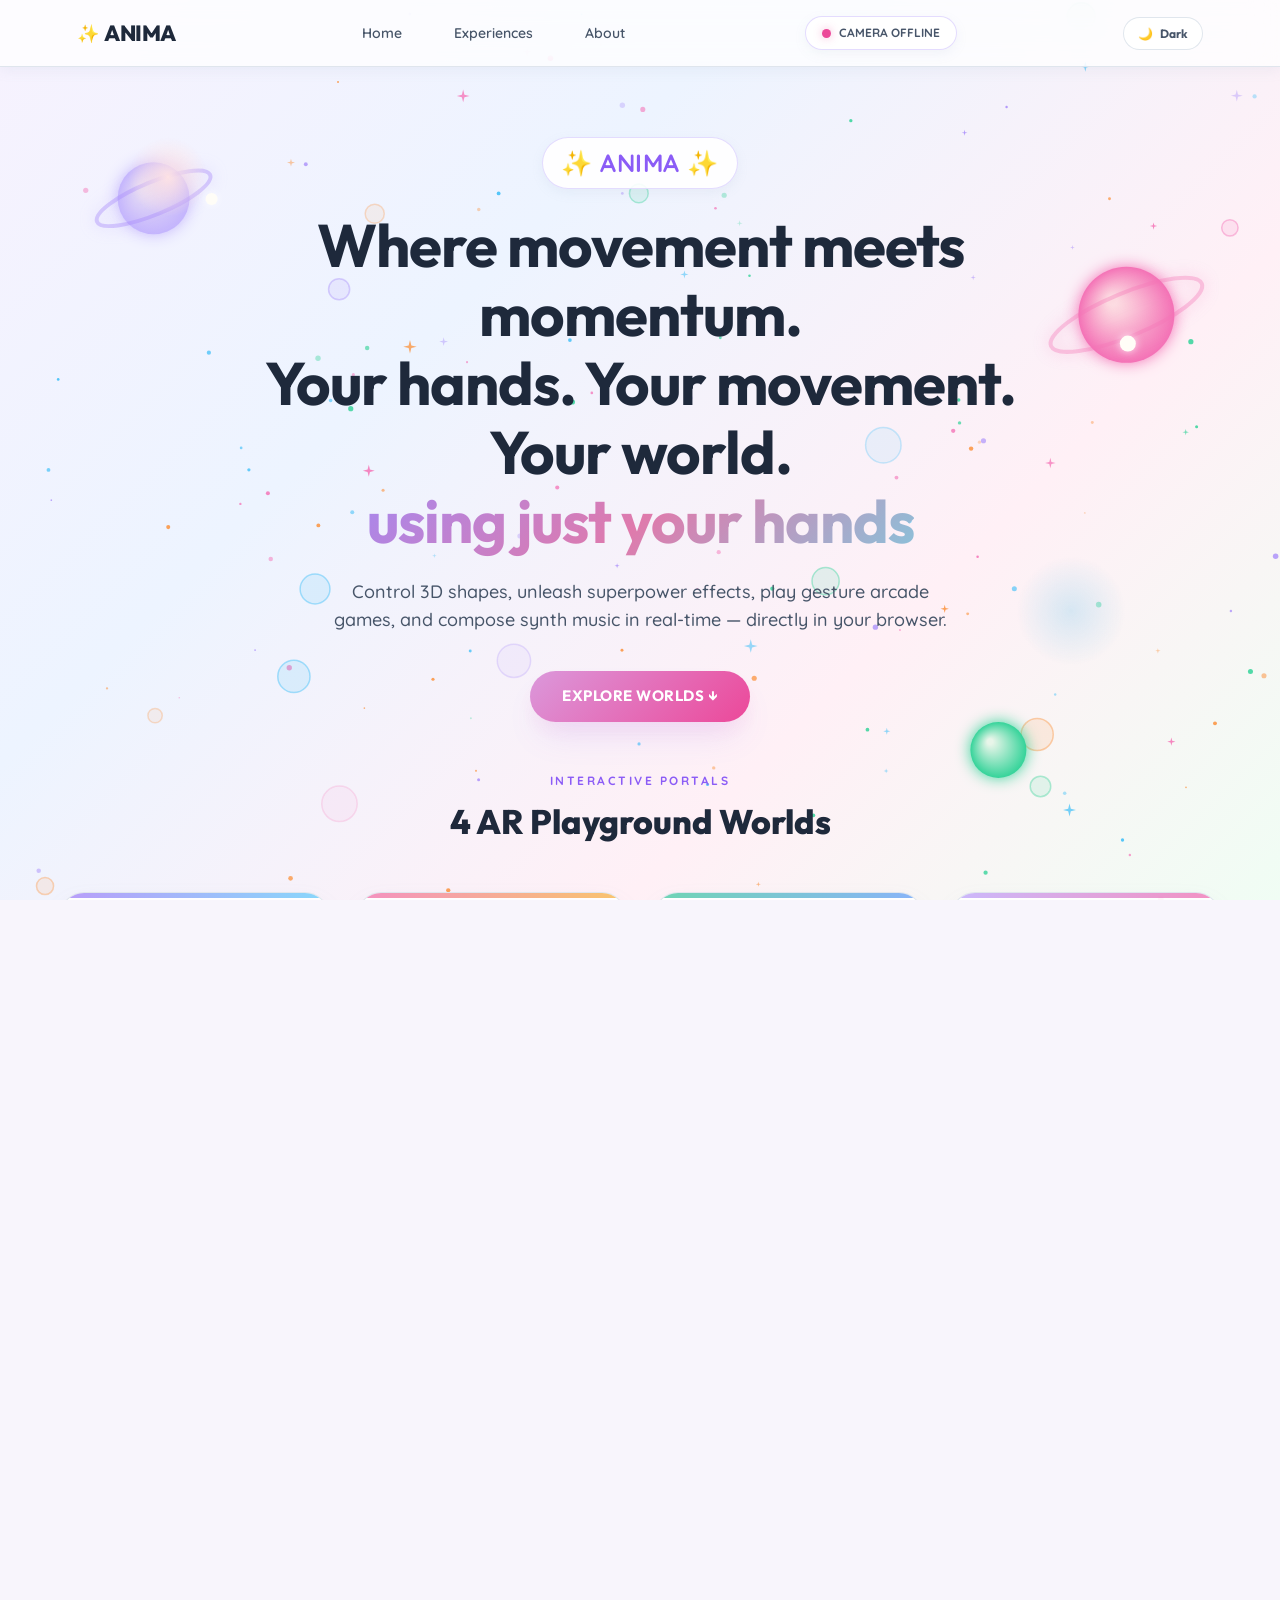
==== commit 545ef018: "Project Name Updated to ANIMA" ====
--- a/website/index.html
+++ b/website/index.html
@@ -4,7 +4,7 @@
 <head>
     <meta charset="UTF-8">
     <meta name="viewport" content="width=device-width, initial-scale=1.0">
-    <title>AR.UI Hand-Tracking Playground</title>
+    <title>ANIMA -- Where Movement Meets Momentum.</title>
     <link rel="stylesheet" href="style.css">
 </head>
 
@@ -16,7 +16,7 @@
     <!-- Top Navigation Header -->
     <header class="navbar">
         <a href="index.html" class="logo">
-            <span class="logo-sparkle">✨</span> AR<span class="logo-highlight">.UI</span>
+            <span class="logo-sparkle">✨</span> ANIMA<span class="logo-highlight"></span>
         </a>
 
         <nav>
@@ -47,11 +47,12 @@
 
             <div class="hero-content">
                 <div class="hero-badge">
-                    <span>✨ AR PLAYGROUND</span>
+                    <span>✨ ANIMA ✨</span>
                 </div>
 
                 <h1>
-                    Interact with your world
+                    Where movement meets momentum.<br>
+                    Your hands. Your movement. Your world.
                     <br>
                     <span class="hero-gradient-text">using just your hands</span>
                 </h1>
--- a/website/style.css
+++ b/website/style.css
@@ -338,7 +338,7 @@
     border: 1px solid var(--border-pastel);
     border-radius: var(--radius-pill);
     color: var(--accent-purple);
-    font-size: 13px;
+    font-size: 25px;
     font-weight: 700;
     letter-spacing: 0.5px;
     margin-bottom: 22px;
@@ -348,7 +348,7 @@
 .hero h1 {
     font-family: var(--font-heading);
     font-size: clamp(34px, 5.5vw, 60px);
-    font-weight: 800;
+    font-weight: 700;
     line-height: 1.15;
     letter-spacing: -1px;
     color: var(--text-primary);
